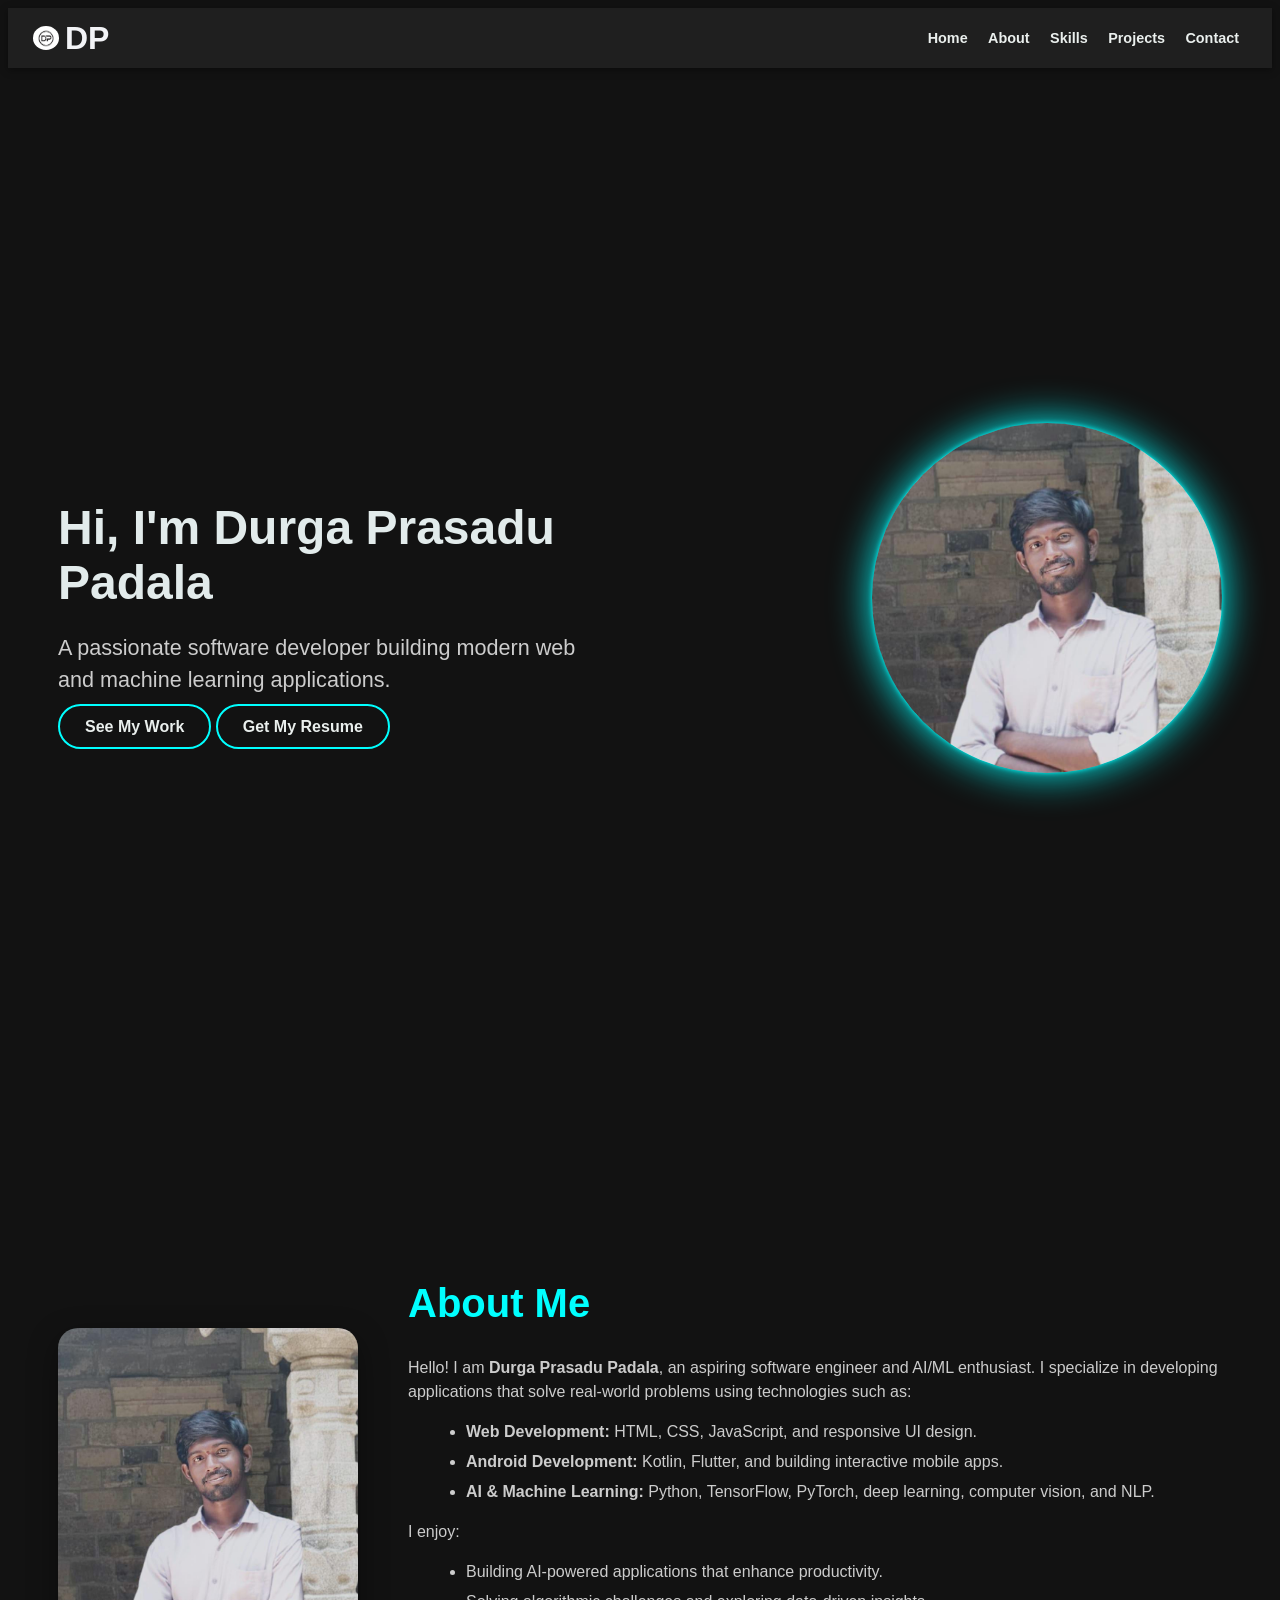
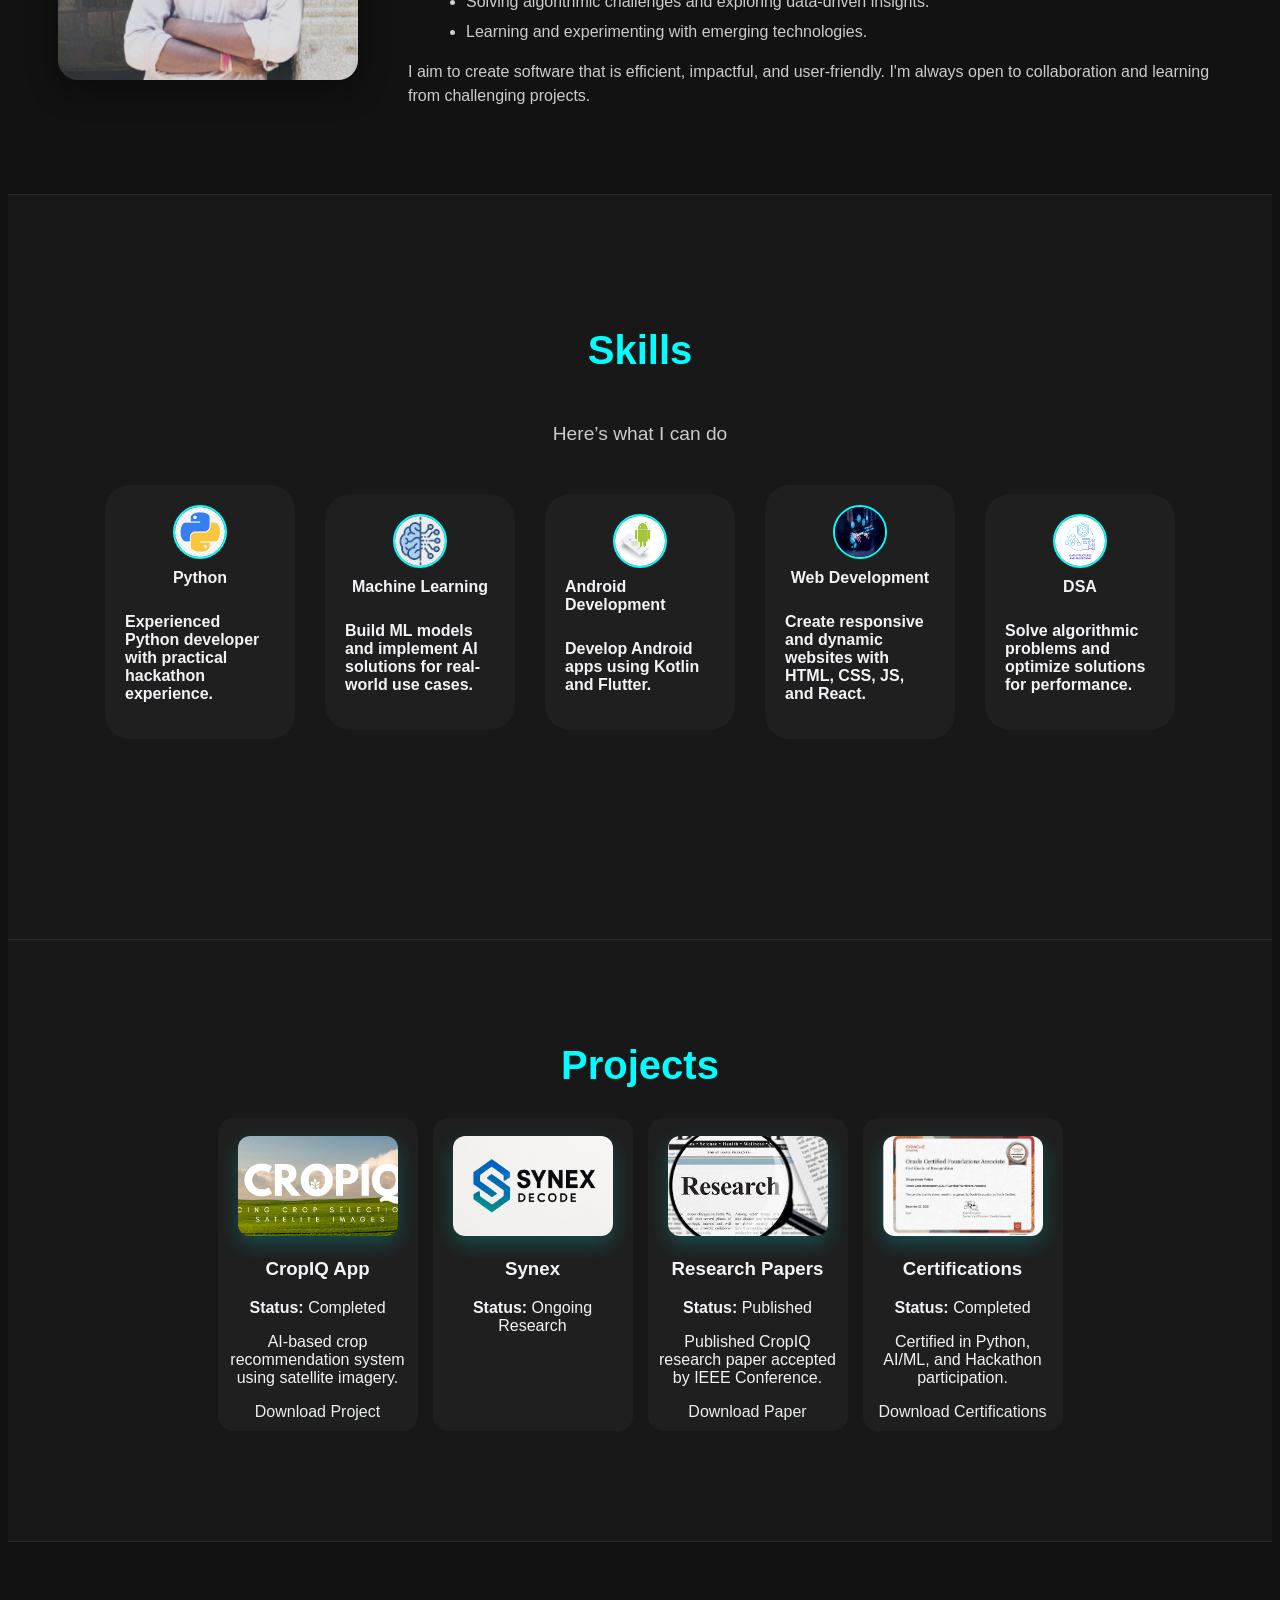
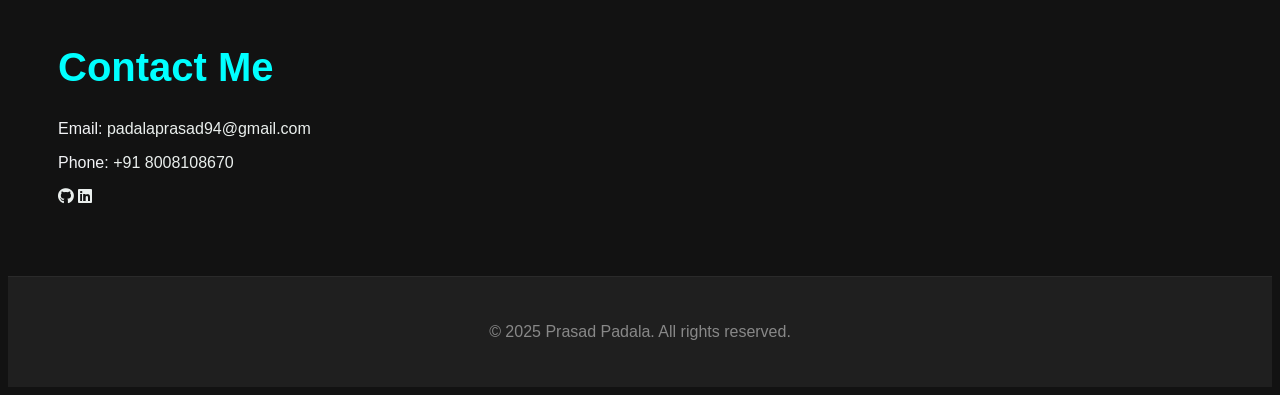
==== index.html @ ea20582a "Update index.html" ====
<!DOCTYPE html>
<html lang="en">
<head>
  <meta charset="UTF-8" />
  <meta name="viewport" content="width=device-width, initial-scale=1.0" />
  <meta name="description" content="Portfolio of Durga Prasadu Padala — AI/ML Developer, Android & Web Developer." />
  <meta name="author" content="Durga Prasadu Padala" />
  <title>Prasad Padala | Portfolio</title>

  <!-- CSS -->
  <link rel="stylesheet" href="style.css" />

  <!-- Font Awesome -->
  <link rel="stylesheet" href="https://cdnjs.cloudflare.com/ajax/libs/font-awesome/6.4.0/css/all.min.css" />

  <!-- Favicon -->
  <link rel="icon" href="favicon.jpg" type="image/jpg" />
</head>
<body id="top">
  <!-- Navbar -->
  <header class="top-navbar">
    <div class="logo">
      <img src="logo.jpg" alt="DP Logo" />
      <h1>DP</h1>
    </div>
    <nav class="nav-links">
      <a href="#home" class="active">Home</a>
      <a href="#about">About</a>
      <a href="#skills">Skills</a>
      <a href="#projects">Projects</a>
      <a href="#contact">Contact</a>
    </nav>
  </header>

  <!-- Hero Section -->
  <section id="home" class="hero">
    <div class="hero-left">
      <h1>Hi, I'm Durga Prasadu Padala</h1>
      <p>A passionate software developer building modern web and machine learning applications.</p>
      <a href="#projects" class="btn">See My Work</a>
      <a href="P.Prasadu.pdf" class="btn" download>Get My Resume</a>
    </div>
    <div class="hero-right">
      <img src="image.jpeg" alt="Durga Prasadu Padala" />
    </div>
  </section>

  <!-- About Section -->
  <section id="about" class="section">
    <div class="about-container">
      <div class="about-image">
        <img src="image.jpeg" alt="Durga Prasadu Padala" />
      </div>
      <div class="about-text">
        <h2>About Me</h2>
        <p>Hello! I am <strong>Durga Prasadu Padala</strong>, an aspiring software engineer and AI/ML enthusiast. I specialize in developing applications that solve real-world problems using technologies such as:</p>
        <ul>
          <li><strong>Web Development:</strong> HTML, CSS, JavaScript, and responsive UI design.</li>
          <li><strong>Android Development:</strong> Kotlin, Flutter, and building interactive mobile apps.</li>
          <li><strong>AI & Machine Learning:</strong> Python, TensorFlow, PyTorch, deep learning, computer vision, and NLP.</li>
        </ul>
        <p>I enjoy:</p>
        <ul>
          <li>Building AI-powered applications that enhance productivity.</li>
          <li>Solving algorithmic challenges and exploring data-driven insights.</li>
          <li>Learning and experimenting with emerging technologies.</li>
        </ul>
        <p>I aim to create software that is efficient, impactful, and user-friendly. I'm always open to collaboration and learning from challenging projects.</p>
      </div>
    </div>
  </section>

  <!-- Skills Section -->
  <section id="skills" class="section">
    <h2>Skills</h2>
    <p class="skills-tagline">Here’s what I can do</p>
    <div class="skills-line">
      <div class="skill">
        <img src="python.png" alt="Python Logo" class="skill-logo" />
        <span>Python</span>
        <p class="skill-description">Experienced Python developer with practical hackathon experience.</p>
      </div>
      <div class="skill">
        <img src="ml.jpeg" alt="Machine Learning" class="skill-logo" />
        <span>Machine Learning</span>
        <p class="skill-description">Build ML models and implement AI solutions for real-world use cases.</p>
      </div>
      <div class="skill">
        <img src="android.jpeg" alt="Android Development" class="skill-logo" />
        <span>Android Development</span>
        <p class="skill-description">Develop Android apps using Kotlin and Flutter.</p>
      </div>
      <div class="skill">
        <img src="web.jpeg" alt="Web Development" class="skill-logo" />
        <span>Web Development</span>
        <p class="skill-description">Create responsive and dynamic websites with HTML, CSS, JS, and React.</p>
      </div>
      <div class="skill">
        <img src="dsa.jpg" alt="DSA" class="skill-logo" />
        <span>DSA</span>
        <p class="skill-description">Solve algorithmic problems and optimize solutions for performance.</p>
      </div>
    </div>
  </section>

  <!-- Projects Section -->
  <section id="projects" class="section">
    <h2>Projects</h2>
    <div class="projects-container">
      <div class="project-card">
        <img src="cropiq.png" alt="CropIQ" />
        <h3>CropIQ App</h3>
        <p><strong>Status:</strong> Completed</p>
        <p>AI-based crop recommendation system using satellite imagery.</p>
        <a href="CropIQ.pdf" download class="download-btn">Download Project</a>
      </div>

      <div class="project-card">
        <img src="synex.jpg" alt="Synex" />
        <h3>Synex</h3>
        <p><strong>Status:</strong> Ongoing Research</p>
      </div>

      <div class="project-card">
        <img src="rese.jpeg" alt="Research Paper" />
        <h3>Research Papers</h3>
        <p><strong>Status:</strong> Published</p>
        <p>Published CropIQ research paper accepted by IEEE Conference.</p>
        <a href="Cropiq Research Paper.pdf" download class="download-btn">Download Paper</a>
      </div>

      <div class="project-card">
        <img src="cert.jpg" alt="Certifications" />
        <h3>Certifications</h3>
        <p><strong>Status:</strong> Completed</p>
        <p>Certified in Python, AI/ML, and Hackathon participation.</p>
        <a href="certificates.pdf" download class="download-btn">Download Certifications</a>
      </div>
    </div>
  </section>

  <!-- Contact Section -->
  <section id="contact" class="section">
    <h2>Contact Me</h2>
    <p>Email: <a href="mailto:padalaprasad94@gmail.com">padalaprasad94@gmail.com</a></p>
    <p>Phone: <a href="tel:+918008108670">+91 8008108670</a></p>
    <div class="social-links">
      <a href="https://github.com/padaladurgaprasadu" target="_blank"><i class="fab fa-github"></i></a>
      <a href="https://in.linkedin.com/in/prasadpadala" target="_blank"><i class="fab fa-linkedin"></i></a>
    </div>
  </section>

  <!-- Footer -->
  <footer>
    <p>&copy; 2025 Prasad Padala. All rights reserved.</p>
    <a href="#top" class="footer-scroll-top">&#8679;</a>
  </footer>

  <!-- JS -->
  <script src="script.js"></script>
</body>
</html>
---- style.css ----
about, skills, projects these three sections are appearing and merge /* ================= General Dark Theme ================= */
* {
  box-sizing: border-box; /* ensures padding/borders don't cause overflow */
  margin: 0;
  padding: 0;
}  

body {
  font-family: 'Arial', sans-serif;
  background-color: #121212;
  color: #f2f3f6;
  overflow-x: hidden; /* prevents horizontal scrolling */
}

a {
  text-decoration: none;
  color: #eaefed;
  transition: 0.3s;
}

a:hover {
  color: #13c8b3;
}

/* ================= Top Navbar ================= */
.top-navbar {
  display: flex;
  justify-content: space-between;
  align-items: center;
  height: 50px; /* Reduced height */
  padding: 5px 25px; /* Slimmer padding */
  background-color: #1f1f1f;
  position: sticky;
  top: 0;
  z-index: 100;
  box-shadow: 0 2px 8px rgba(0, 0, 0, 0.4);
}

.top-navbar .logo {
  display: flex;
  align-items: center;
  gap: 6px;
}

.top-navbar .logo img {
  width: 26px; /* Smaller logo */
  border-radius: 50%;
}

.top-navbar .nav-links a {
  margin: 0 8px;
  font-weight: 600;
  font-size: 0.9rem;
}

.top-navbar .nav-links a:hover {
  color: #00ffff;
  transition: color 0.3s ease;
}


/* ================= Hero Section ================= */
.hero {
  display: flex;
  justify-content: space-between;
  align-items: center;
  padding: 80px 50px;
  min-height: 100vh;
}

.hero-left {
  flex: 1;
}

/* Hero Text Animations */
.hero-left h1 {
  font-size: 3em;
  color: #e2ebeb;
  max-width: 550px;
  margin-bottom: 20px;
  opacity: 0;
  transform: translateX(-50px);
  animation: slideFadeIn 1s forwards 0.2s;
}

.hero-left p {
  font-size: 1.35em;
  line-height: 1.5;
  max-width: 550px;
  color: #cccccc;
  opacity: 0;
  transform: translateX(-50px);
  animation: slideFadeIn 1s forwards 0.6s;
}

/* Hero Buttons Container */
.hero-buttons {
  display: flex;
  gap: 20px;
  margin-top: 30px;
}

/* Hero Buttons */
.hero-left .btn {
  padding: 12px 25px;
  font-size: 1em;
  border-radius: 25px;
  font-weight: bold;
  border: 2px solid #00ffff;
  position: relative;
  overflow: hidden;
  cursor: pointer;
  transition: all 0.3s ease;
}

.work-btn {
  background-color: #00ffff;
  color: #121212;
}

.resume-btn {
  background-color: #5c7c7c;
  color: #121212;
}

.hero-left .btn:hover {
  background-color: #5c7c7c;
  color: #121212;
  box-shadow: none;
  border-color: #00ffff;
}

/* Slide + Fade Animation */
@keyframes slideFadeIn {
  to {
    opacity: 1;
    transform: translateX(0);
  }
}

/* Hero Image with Glow */
.hero-right {
  position: relative;
  width: 350px;
  height: 350px;
}

.hero-right img {
  width: 100%;
  height: 100%;
  border-radius: 50%;
  object-fit: cover;
  box-shadow: 0 0 40px #00ffff, 0 0 60px #00ffff inset;
  position: relative;
  z-index: 2;
  transition: transform 0.3s ease, box-shadow 0.3s ease;
}

.hero-right img:hover {
  transform: scale(1.05);
  box-shadow: 0 0 60px #00ffff, 0 0 80px #00ffff inset;
}

.hero-right::before {
  content: "";
  position: absolute;
  top: 50%;
  left: 50%;
  width: calc(100% - 4px);
  height: calc(100% - 4px);
  border-radius: 50%;
  border: 2px solid #00ffff;
  box-shadow: 0 0 5px #00ffff;
  transform: translate(-50%, -50%);
  animation: rotateLaser 3s linear infinite;
  z-index: 1;
  pointer-events: none;
}

@keyframes rotateLaser {
  0% { transform: translate(-50%, -50%) rotate(0deg); }
  100% { transform: translate(-50%, -50%) rotate(360deg); }
}

/* ================= About Section ================= */
.about-container {
  display: flex;
  align-items: flex-start;
  gap: 50px;
  flex-wrap: wrap;
  margin-top: 50px;
}

.about-image {
  flex: 1 1 200px;
  max-width: 300px;
}

.about-image img {
  width: 100%;
  border-radius: 20px;
  object-fit: cover;
  box-shadow: 0 10px 30px rgba(0,0,0,0.4);
  transition: transform 0.3s ease, box-shadow 0.3s ease;
  transform: translateY(80px); /* ⬇️ Moves the image slightly down */
}

.about-image img:hover {
  transform: translateY(15px) scale(1.05) rotate(2deg);
  box-shadow: 0 0 50px #00ffff, 0 0 80px #00ffff inset;
}

.about-text {
  flex: 2 1 400px;
}

.about-text h2 {
  font-size: 2em;
  color: #00ffff;
  margin-bottom: 15px;
}

.about-text p, .about-text ul {
  font-size: 1em;
  color: #cccccc;
  line-height: 1.5;
}

.about-text ul {
  margin-left: 18px;
  margin-bottom: 12px;
}

.about-text li {
  margin-bottom: 6px;
}

/* ================= Skills Section ================= */
#skills {
  padding: 100px 50px 200px; /* increased overall section height with extra bottom padding */
  background-color: #181818;
  position: relative;
  z-index: 2;
  display: flex;
  flex-direction: column;
  align-items: center; /* center all content horizontally */
}

/* Skills Headers */
.skills-header {
  text-align: center;
  margin-bottom: 40px;
}

.skills-header h2 {
  font-size: 2.5em;
  color: #00ffff;
  margin-bottom: 10px;
}

.skills-tagline {
  font-size: 1.2em;
  color: #cccccc;
  font-weight: 400;
  text-align: center;
  margin-bottom: 40px; /* space below tagline before skills line */
}

/* Skills Line */
.skills-line {
  display: flex;
  justify-content: center;
  align-items: center;
  gap: 30px;
  perspective: 1000px;
  flex-wrap: wrap;
}

/* Individual Skill */
.skill {
  display: flex;
  flex-direction: column;
  align-items: center;
  gap: 10px;
  padding: 20px;
  width: 150px; /* width reduced */
  background-color: #1f1f1f;
  border-radius: 25px;
  font-weight: bold;
  cursor: pointer;
  transition: transform 0.5s cubic-bezier(0.68, -0.55, 0.27, 1.55),
              box-shadow 0.5s ease;
  transform-style: preserve-3d;
}

/* Skill Logo */
.skill-logo {
  width: 50px;
  height: 50px;
  border-radius: 50%;
  border: 2px solid #00ffff;
  transition: transform 0.5s ease, box-shadow 0.5s ease;
}

/* Hover: Pop-Out Effect */
.skill:hover {
  transform: scale(1.35) translateY(-15px) rotateX(5deg) rotateZ(2deg);
  box-shadow: 0 25px 50px rgba(0, 255, 255, 0.6);
  z-index: 10;
}

.skill:hover .skill-logo {
  transform: scale(1.25) rotateZ(-5deg);
  box-shadow: 0 15px 30px rgba(0, 255, 255, 0.5);
}

/* ================= Projects Section ================= */
#projects {
  padding: 70px 50px 100px; /* reduced overall section height */
  background-color: #181818;
  text-align: center; /* center the heading and tagline */
}

/* Projects Header */
.projects-header {
  text-align: center;
  margin-bottom: 30px; /* reduced space below heading */
}

.projects-header h2 {
  font-size: 2.2em; /* slightly smaller heading */
  color: #00ffff;
  margin-bottom: 8px;
}

.projects-header p {
  font-size: 1.1em; /* slightly smaller tagline */
  color: #cccccc;
  margin-bottom: 20px;
}

/* Projects Container */
.projects-container {
  display: flex;
  gap: 15px;
  justify-content: center;
  overflow-x: auto;
  padding-bottom: 10px;
  scroll-behavior: smooth;
}

/* Individual Project Card */
.project-card {
  background-color: #1f1f1f;
  padding: 10px; /* reduced padding */
  border-radius: 15px;
  flex: 0 0 180px; /* reduced width */
  max-width: 180px;
  transition: transform 0.4s ease, box-shadow 0.4s ease;
  text-align: center;
  cursor: pointer;
}

/* ================= Project Card Pop-Out ================= */
.project-card {
    transition: transform 0.3s ease, box-shadow 0.3s ease;
    cursor: pointer;
    position: relative;
    z-index: 1;
}

.project-card.expanded {
    transform: scale(1.05);
    box-shadow: 0 15px 40px rgba(0, 0, 0, 0.4);
    z-index: 10;
}

/* Optional: Add extra space for expanded details */
.project-card.expanded p,
.project-card.expanded h3 {
    font-weight: 600;
}


/* Hover Effect */
.project-card:hover {
  transform: scale(1.1) translateY(-8px); /* smaller hover movement */
  box-shadow: 0 15px 30px rgba(0, 255, 255, 0.5);
}

/* Project Images - Equal Size */
.project-card img {
  width: 160px; /* reduced width */
  height: 100px; /* reduced height */
  object-fit: cover; /* ensures image fills container without distortion */
  border-radius: 12px; /* slightly smaller radius */
  margin-top: 8px; /* reduced margin */
  box-shadow: 0 8px 20px rgba(0, 255, 255, 0.2);
  transition: transform 0.4s ease, box-shadow 0.4s ease;
}

.project-card img:hover {
  transform: scale(1.05);
  box-shadow: 0 12px 25px rgba(0, 255, 255, 0.4);
}

/* Scrollbar for projects */
.projects-container::-webkit-scrollbar {
  height: 5px;
}

.projects-container::-webkit-scrollbar-thumb {
  background-color: #00ffff;
  border-radius: 3px;
}


/* ================= Contact Section ================= */
.contact {
  display: flex;
  flex-direction: column;
  justify-content: center;
  align-items: center;
  min-height: 80vh;
  background-color: #0a0a0a;
  color: #e2ebeb;
  padding: 50px 20px;
  text-align: center;
}

.contact h2 {
  font-size: 2.5em;
  margin-bottom: 20px;
  color: #00ffff;
}

.contact p {
  font-size: 1.2em;
  margin-bottom: 15px;
  line-height: 1.5;
  max-width: 600px;
}

.contact a {
  color: #00ffff;
  text-decoration: none;
  font-weight: bold;
  transition: color 0.3s ease;
}

.contact a:hover {
  color: #5c7c7c;
}

/* ================= Footer ================= */
footer {
  text-align: center;
  padding: 30px;
  background-color: #1f1f1f;
  color: #888;
}

/* Scroll-to-top Button - Simple Hover Effect */
.footer-scroll-top {
  display: inline-flex;
  justify-content: center;
  align-items: center;
  margin-top: 15px;
  width: 40px;
  height: 40px;
  background-color: #00ffff;
  border-radius: 50%;
  color: #121212;
  font-size: 1.5em;
  text-decoration: none;
  transition: background-color 0.3s ease, transform 0.3s ease;
}

.footer-scroll-top:hover {
  background-color: #5c7c7c;
  transform: translateY(-2px); /* subtle lift */
}

/* ================= Section Styling ================= */
.section {
  padding: 70px 50px;
  border-bottom: 1px solid #2a2a2a;
}

.section h2 {
  font-size: 2.5em;
  margin-bottom: 30px;
  color: #00ffff;
}

/* ================= Responsive Adjustments ================= */
@media (max-width: 1024px) {
  .hero {
    flex-direction: column-reverse;
    align-items: center;
    padding: 50px 20px;
  }

  .hero-right {
    width: 300px;
    height: 300px;
    margin-bottom: 30px;
  }

  .about-container {
    flex-direction: column;
    align-items: center;
  }

  .skills-line {
    flex-wrap: wrap;
    gap: 20px;
  }
}

@media (max-width: 768px) {
  .hero-left h1 {
    font-size: 2.2em;
  }

  .hero-left p {
    font-size: 1.1em;
  }

  .projects-container {
    flex-wrap: nowrap;
    overflow-x: auto;
  }
}
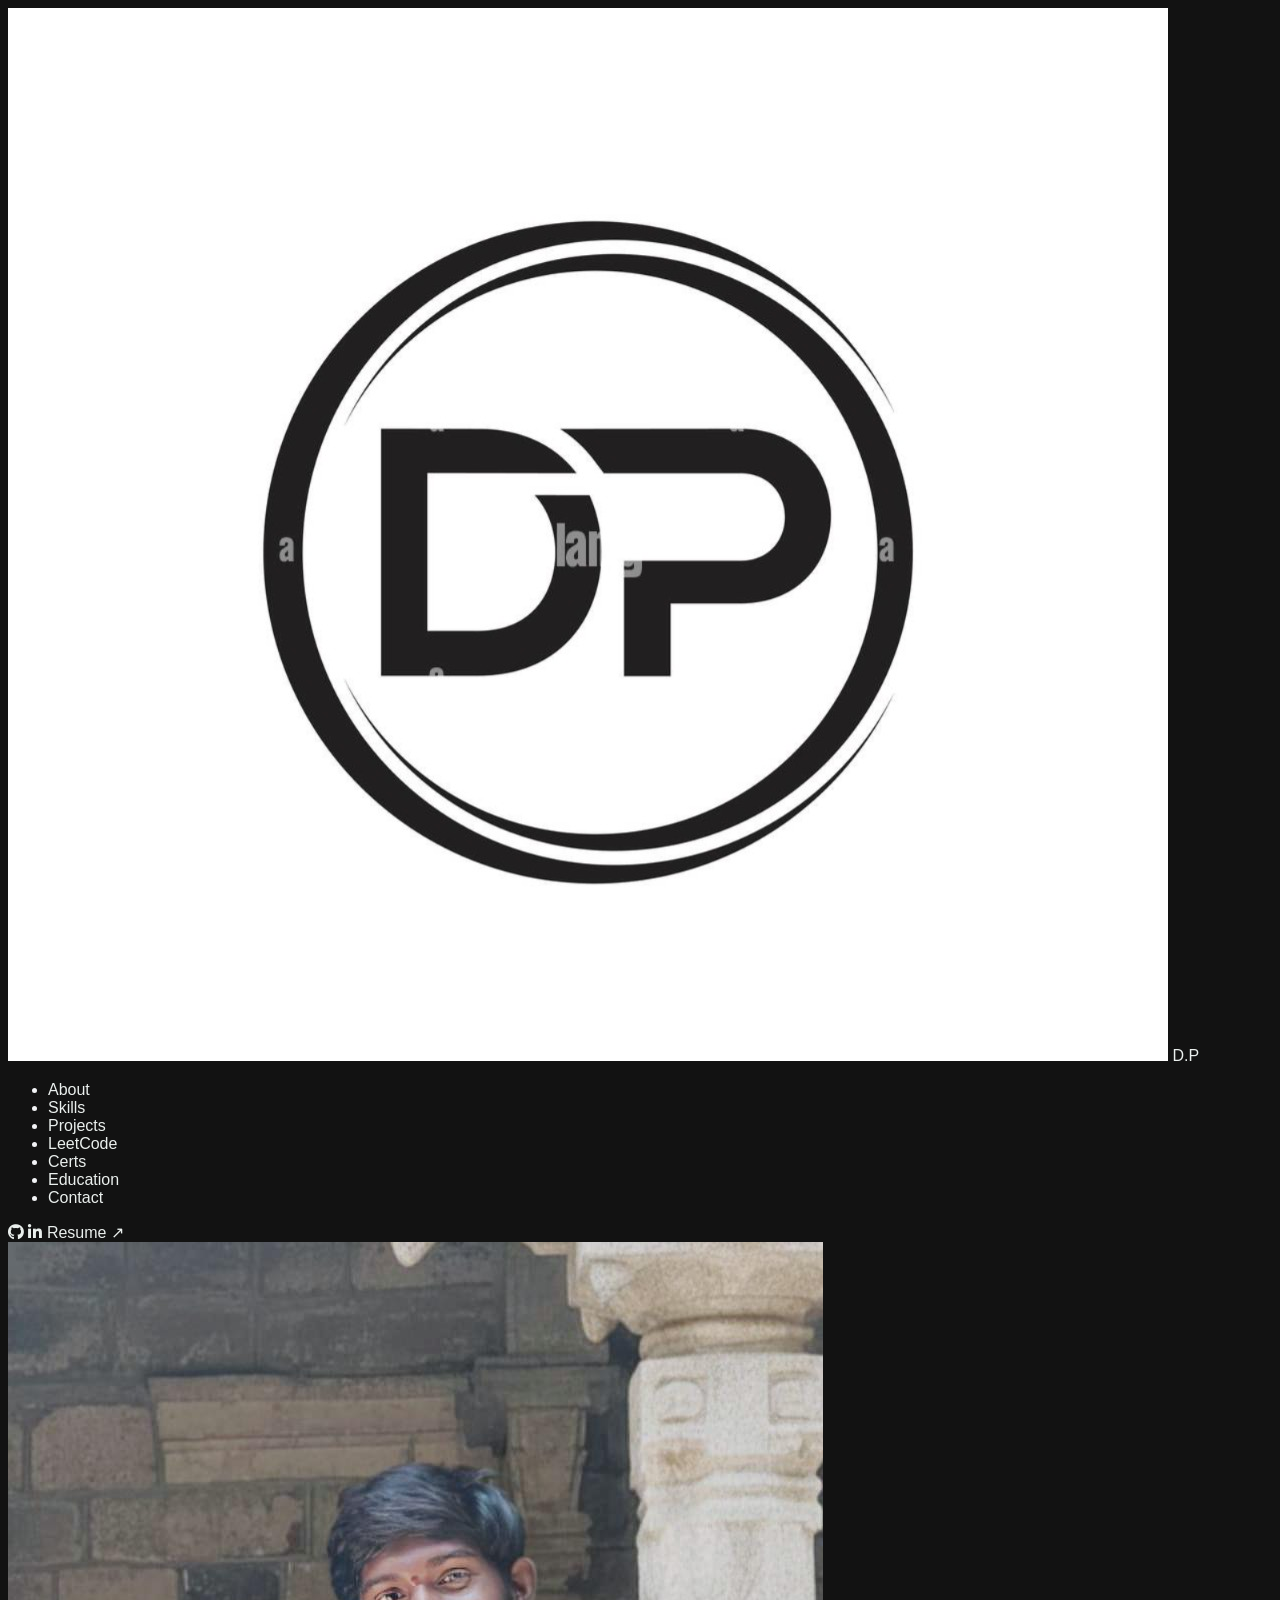
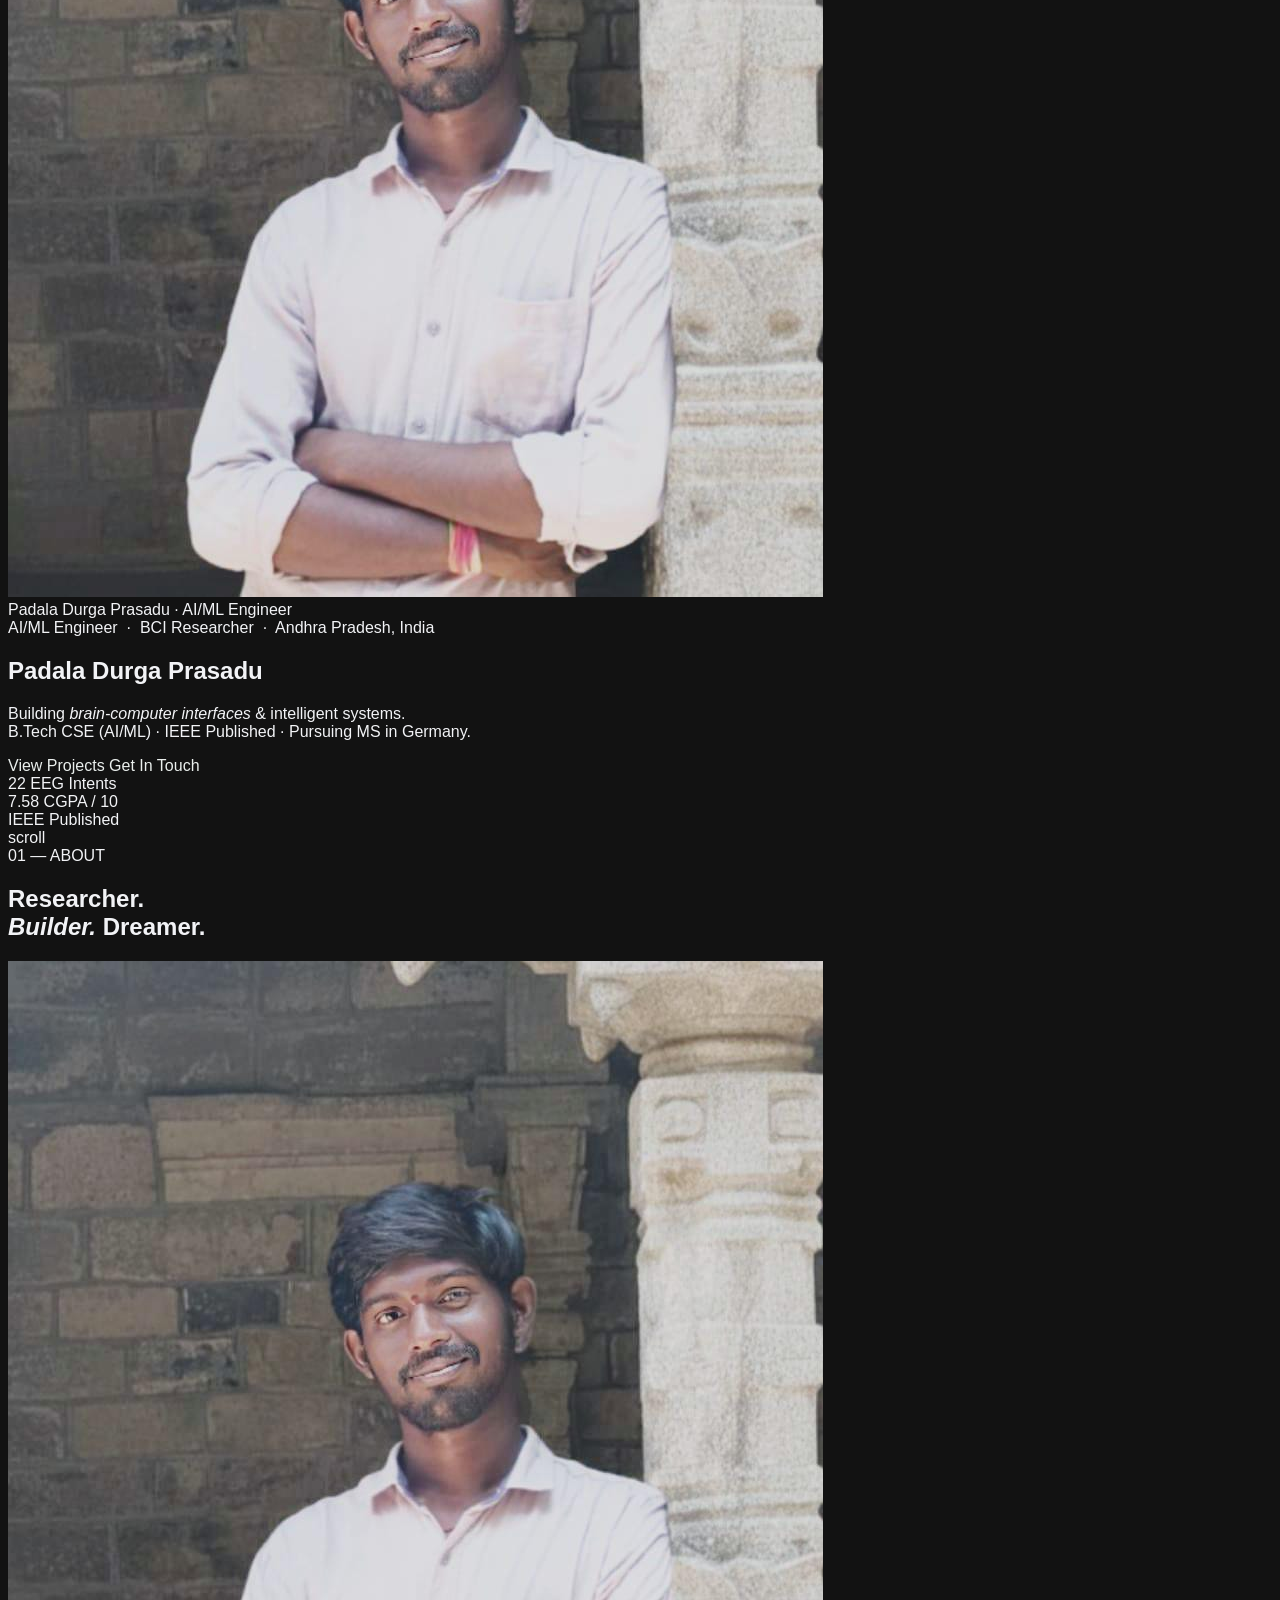
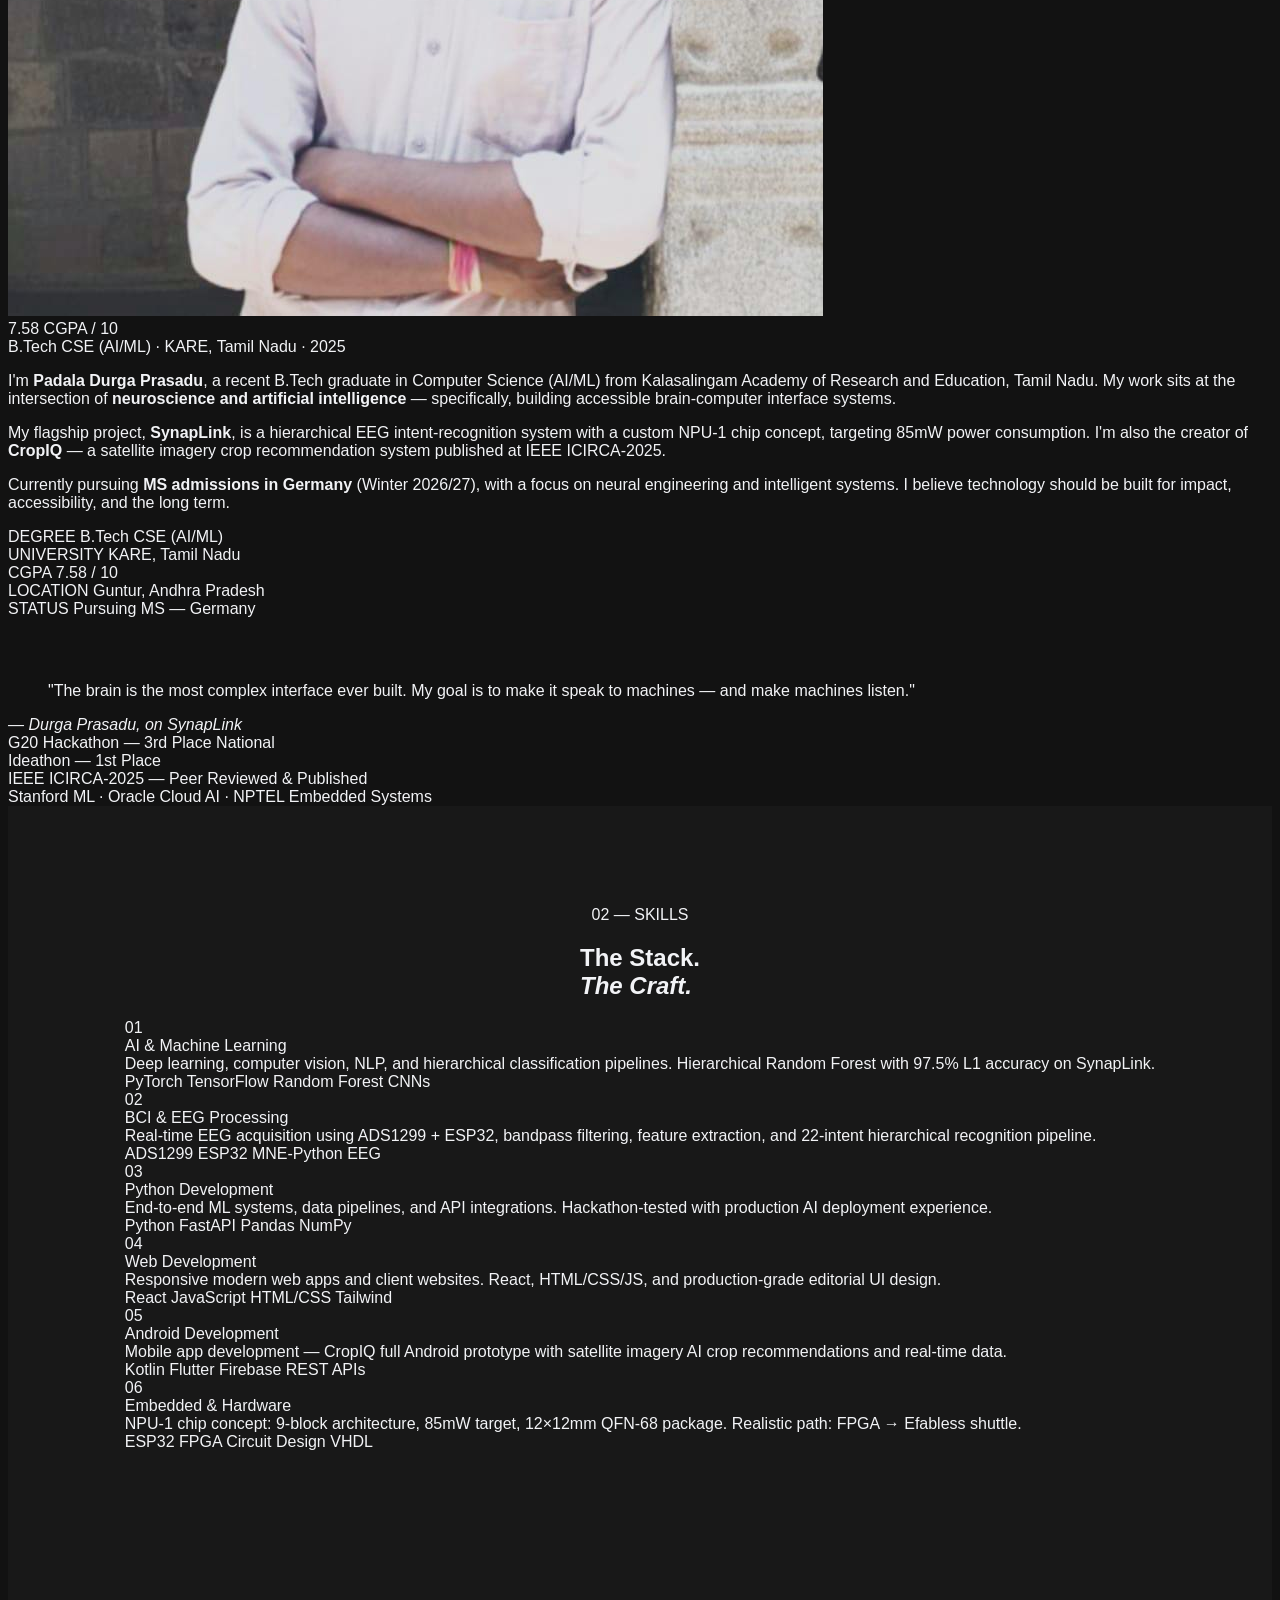
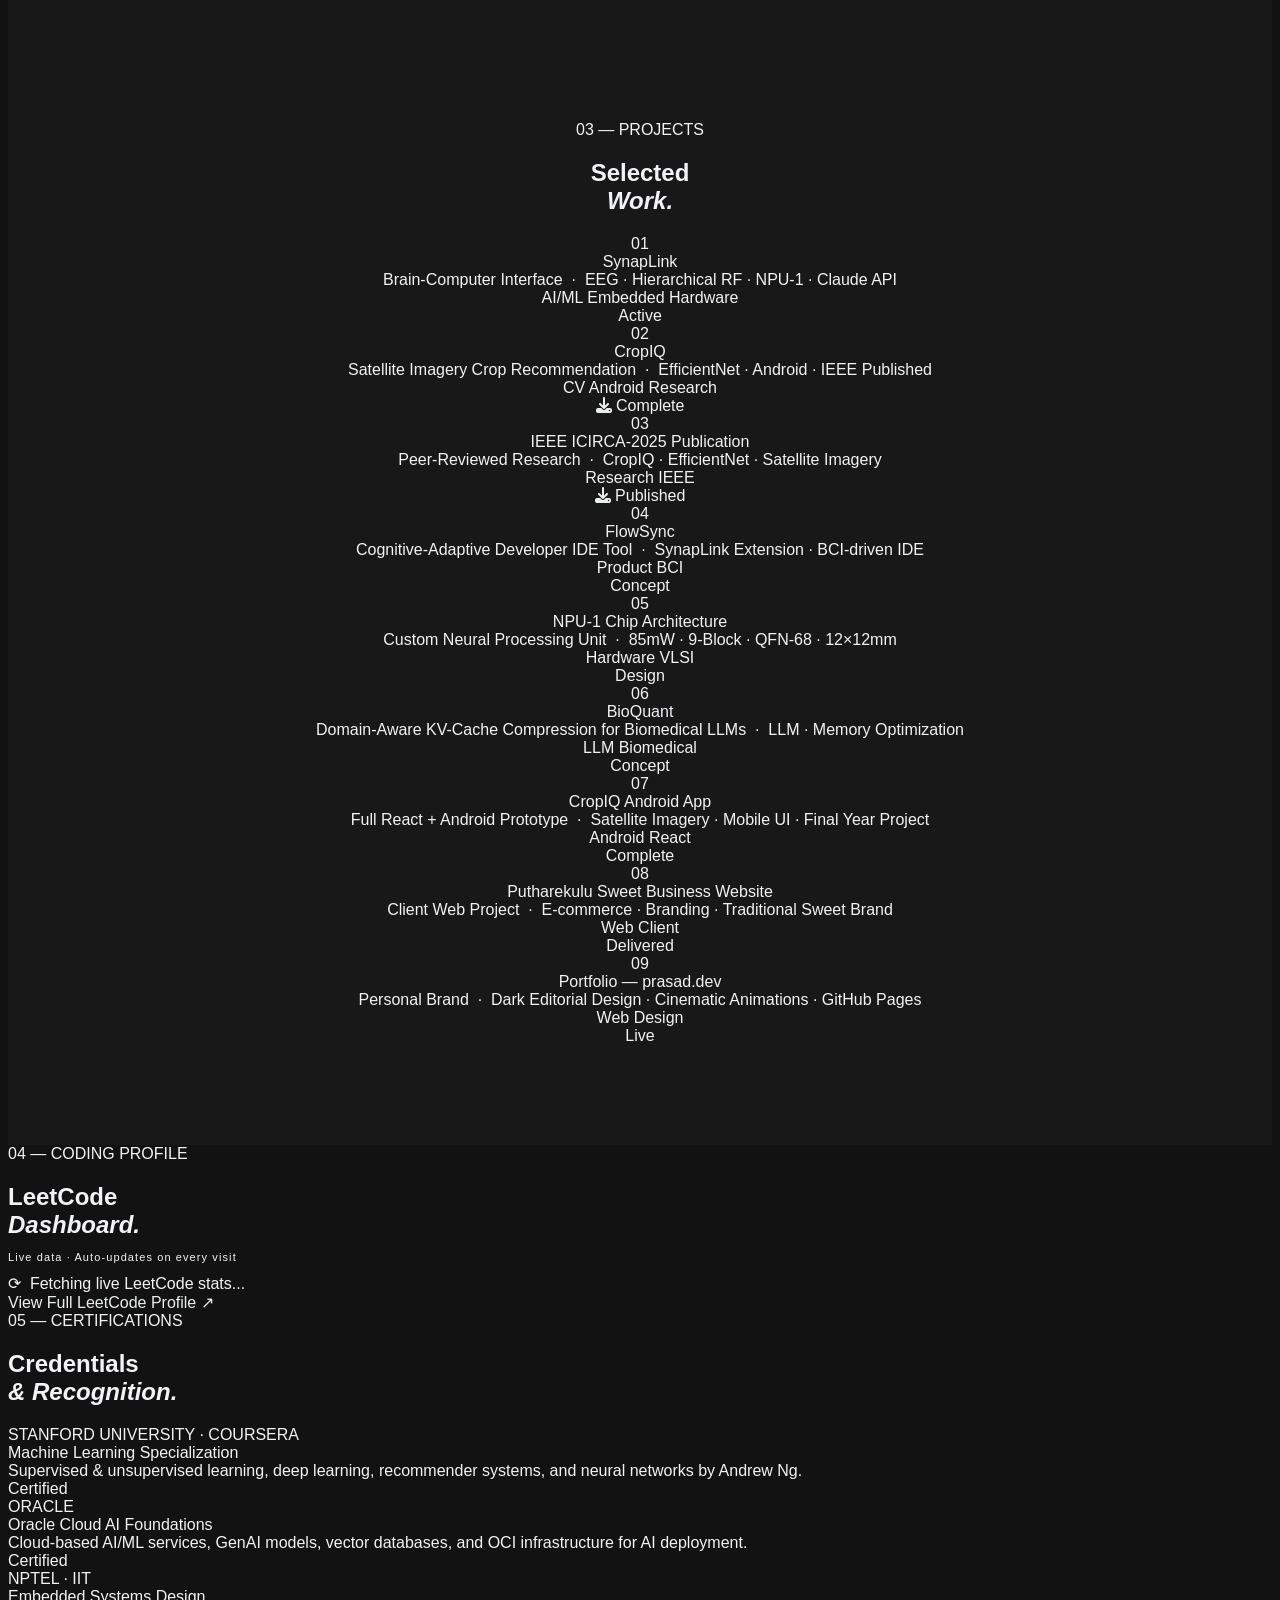
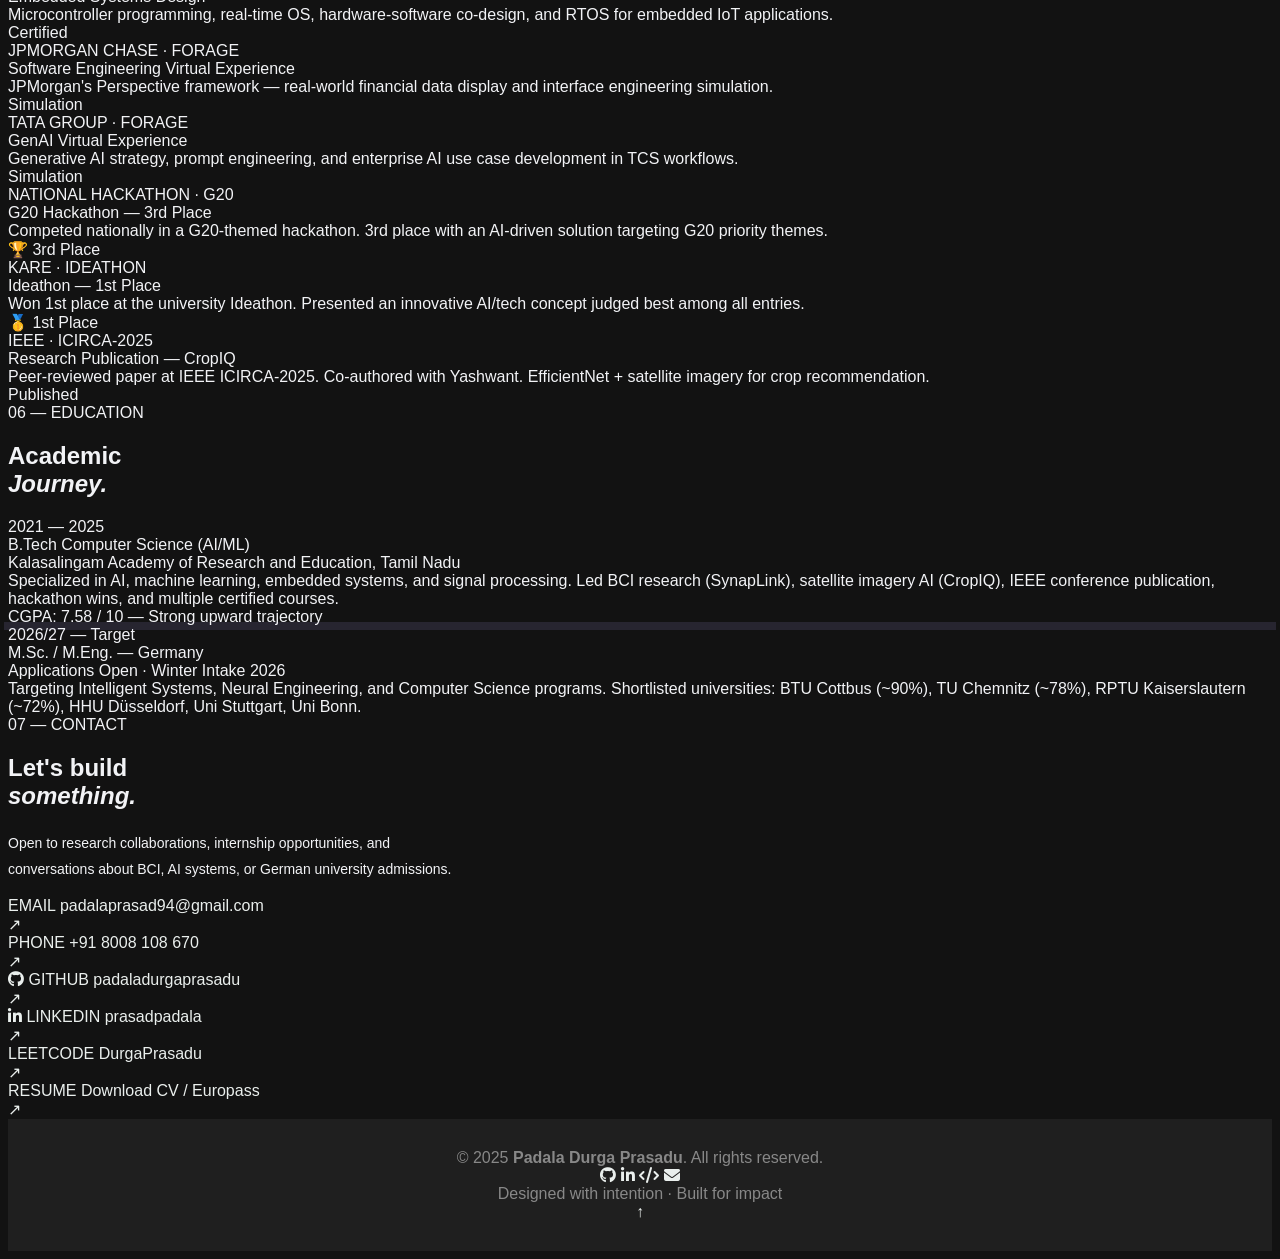
==== commit ff0ea98c: "Update index.html" ====
--- a/index.html
+++ b/index.html
@@ -1,162 +1,679 @@
 <!DOCTYPE html>
 <html lang="en">
 <head>
-  <meta charset="UTF-8" />
-  <meta name="viewport" content="width=device-width, initial-scale=1.0" />
-  <meta name="description" content="Portfolio of Durga Prasadu Padala — AI/ML Developer, Android & Web Developer." />
-  <meta name="author" content="Durga Prasadu Padala" />
-  <title>Prasad Padala | Portfolio</title>
-
-  <!-- CSS -->
-  <link rel="stylesheet" href="style.css" />
+  <meta charset="UTF-8">
+  <meta name="viewport" content="width=device-width, initial-scale=1.0">
+  <meta name="description" content="Padala Durga Prasadu — AI/ML Engineer, BCI Researcher, B.Tech CSE (AI/ML) graduate pursuing MS in Germany.">
+  <meta name="author" content="Padala Durga Prasadu">
+  <meta property="og:title" content="Padala Durga Prasadu — AI/ML Engineer &amp; BCI Researcher">
+  <meta property="og:description" content="Building brain-computer interfaces &amp; intelligent systems. IEEE Published. Pursuing MS in Germany.">
+  <meta property="og:image" content="image.jpeg">
+  <title>Padala Durga Prasadu — AI/ML Engineer &amp; BCI Researcher</title>
+
+  <!-- Favicon -->
+  <link rel="icon" href="favicon.jpg" type="image/jpg">
+
+  <!-- Fonts -->
+  <link rel="preconnect" href="https://fonts.googleapis.com">
+  <link rel="preconnect" href="https://fonts.gstatic.com" crossorigin>
+  <link href="https://fonts.googleapis.com/css2?family=Cormorant+Garamond:ital,wght@0,300;0,400;0,600;1,300;1,400&family=DM+Mono:wght@300;400;500&family=Syne:wght@400;500;600;700;800&display=swap" rel="stylesheet">
 
   <!-- Font Awesome -->
-  <link rel="stylesheet" href="https://cdnjs.cloudflare.com/ajax/libs/font-awesome/6.4.0/css/all.min.css" />
-
-  <!-- Favicon -->
-  <link rel="icon" href="favicon.jpg" type="image/jpg" />
+  <link rel="stylesheet" href="https://cdnjs.cloudflare.com/ajax/libs/font-awesome/6.5.0/css/all.min.css">
+
+  <!-- Stylesheet -->
+  <link rel="stylesheet" href="style.css">
 </head>
-<body id="top">
-  <!-- Navbar -->
-  <header class="top-navbar">
-    <div class="logo">
-      <img src="logo.jpg" alt="DP Logo" />
-      <h1>DP</h1>
-    </div>
-    <nav class="nav-links">
-      <a href="#home" class="active">Home</a>
-      <a href="#about">About</a>
-      <a href="#skills">Skills</a>
-      <a href="#projects">Projects</a>
-      <a href="#contact">Contact</a>
-    </nav>
-  </header>
-
-  <!-- Hero Section -->
-  <section id="home" class="hero">
-    <div class="hero-left">
-      <h1>Hi, I'm Durga Prasadu Padala</h1>
-      <p>A passionate software developer building modern web and machine learning applications.</p>
-      <a href="#projects" class="btn">See My Work</a>
-      <a href="P.Prasadu.pdf" class="btn" download>Get My Resume</a>
-    </div>
-    <div class="hero-right">
-      <img src="image.jpeg" alt="Durga Prasadu Padala" />
-    </div>
-  </section>
-
-  <!-- About Section -->
-  <section id="about" class="section">
-    <div class="about-container">
-      <div class="about-image">
-        <img src="image.jpeg" alt="Durga Prasadu Padala" />
-      </div>
-      <div class="about-text">
-        <h2>About Me</h2>
-        <p>Hello! I am <strong>Durga Prasadu Padala</strong>, an aspiring software engineer and AI/ML enthusiast. I specialize in developing applications that solve real-world problems using technologies such as:</p>
-        <ul>
-          <li><strong>Web Development:</strong> HTML, CSS, JavaScript, and responsive UI design.</li>
-          <li><strong>Android Development:</strong> Kotlin, Flutter, and building interactive mobile apps.</li>
-          <li><strong>AI & Machine Learning:</strong> Python, TensorFlow, PyTorch, deep learning, computer vision, and NLP.</li>
-        </ul>
-        <p>I enjoy:</p>
-        <ul>
-          <li>Building AI-powered applications that enhance productivity.</li>
-          <li>Solving algorithmic challenges and exploring data-driven insights.</li>
-          <li>Learning and experimenting with emerging technologies.</li>
-        </ul>
-        <p>I aim to create software that is efficient, impactful, and user-friendly. I'm always open to collaboration and learning from challenging projects.</p>
-      </div>
-    </div>
-  </section>
-
-  <!-- Skills Section -->
-  <section id="skills" class="section">
-    <h2>Skills</h2>
-    <p class="skills-tagline">Here’s what I can do</p>
-    <div class="skills-line">
-      <div class="skill">
-        <img src="python.png" alt="Python Logo" class="skill-logo" />
-        <span>Python</span>
-        <p class="skill-description">Experienced Python developer with practical hackathon experience.</p>
-      </div>
-      <div class="skill">
-        <img src="ml.jpeg" alt="Machine Learning" class="skill-logo" />
-        <span>Machine Learning</span>
-        <p class="skill-description">Build ML models and implement AI solutions for real-world use cases.</p>
-      </div>
-      <div class="skill">
-        <img src="android.jpeg" alt="Android Development" class="skill-logo" />
-        <span>Android Development</span>
-        <p class="skill-description">Develop Android apps using Kotlin and Flutter.</p>
-      </div>
-      <div class="skill">
-        <img src="web.jpeg" alt="Web Development" class="skill-logo" />
-        <span>Web Development</span>
-        <p class="skill-description">Create responsive and dynamic websites with HTML, CSS, JS, and React.</p>
-      </div>
-      <div class="skill">
-        <img src="dsa.jpg" alt="DSA" class="skill-logo" />
-        <span>DSA</span>
-        <p class="skill-description">Solve algorithmic problems and optimize solutions for performance.</p>
-      </div>
-    </div>
-  </section>
-
-  <!-- Projects Section -->
-  <section id="projects" class="section">
-    <h2>Projects</h2>
-    <div class="projects-container">
-      <div class="project-card">
-        <img src="cropiq.png" alt="CropIQ" />
-        <h3>CropIQ App</h3>
-        <p><strong>Status:</strong> Completed</p>
-        <p>AI-based crop recommendation system using satellite imagery.</p>
-        <a href="CropIQ.pdf" download class="download-btn">Download Project</a>
-      </div>
-
-      <div class="project-card">
-        <img src="synex.jpg" alt="Synex" />
-        <h3>Synex</h3>
-        <p><strong>Status:</strong> Ongoing Research</p>
-      </div>
-
-      <div class="project-card">
-        <img src="rese.jpeg" alt="Research Paper" />
-        <h3>Research Papers</h3>
-        <p><strong>Status:</strong> Published</p>
-        <p>Published CropIQ research paper accepted by IEEE Conference.</p>
-        <a href="Cropiq Research Paper.pdf" download class="download-btn">Download Paper</a>
-      </div>
-
-      <div class="project-card">
-        <img src="cert.jpg" alt="Certifications" />
-        <h3>Certifications</h3>
-        <p><strong>Status:</strong> Completed</p>
-        <p>Certified in Python, AI/ML, and Hackathon participation.</p>
-        <a href="certificates.pdf" download class="download-btn">Download Certifications</a>
-      </div>
-    </div>
-  </section>
-
-  <!-- Contact Section -->
-  <section id="contact" class="section">
-    <h2>Contact Me</h2>
-    <p>Email: <a href="mailto:padalaprasad94@gmail.com">padalaprasad94@gmail.com</a></p>
-    <p>Phone: <a href="tel:+918008108670">+91 8008108670</a></p>
-    <div class="social-links">
-      <a href="https://github.com/padaladurgaprasadu" target="_blank"><i class="fab fa-github"></i></a>
-      <a href="https://in.linkedin.com/in/prasadpadala" target="_blank"><i class="fab fa-linkedin"></i></a>
-    </div>
-  </section>
-
-  <!-- Footer -->
+<body>
+
+  <!-- CURSOR -->
+  <div id="cur"></div>
+  <div id="cur-r"></div>
+
+  <!-- ============================================================
+       NAVIGATION
+       ============================================================ -->
+  <nav id="nav">
+    <a href="#hero" class="nav-logo">
+      <img src="logo.jpg" alt="DP Logo" class="nav-logo-img">
+      <span>D<span class="accent-dot">.</span>P</span>
+    </a>
+
+    <ul class="nav-links">
+      <li><a href="#about">About</a></li>
+      <li><a href="#skills">Skills</a></li>
+      <li><a href="#projects">Projects</a></li>
+      <li><a href="#leetcode">LeetCode</a></li>
+      <li><a href="#certifications">Certs</a></li>
+      <li><a href="#education">Education</a></li>
+      <li><a href="#contact">Contact</a></li>
+    </ul>
+
+    <!-- Social icons in nav -->
+    <div class="nav-right">
+      <a href="https://github.com/padaladurgaprasadu" target="_blank" rel="noopener" class="nav-social" aria-label="GitHub">
+        <i class="fab fa-github"></i>
+      </a>
+      <a href="https://in.linkedin.com/in/prasadpadala" target="_blank" rel="noopener" class="nav-social" aria-label="LinkedIn">
+        <i class="fab fa-linkedin-in"></i>
+      </a>
+      <a href="P.Prasadu.pdf" class="nav-cv" target="_blank" rel="noopener">Resume ↗</a>
+    </div>
+  </nav>
+
+  <!-- ============================================================
+       HERO
+       ============================================================ -->
+  <section id="hero">
+    <div class="h-bg"></div>
+    <div class="h-grid"></div>
+    <div class="h-ring"></div>
+    <div class="h-ring2"></div>
+
+    <!-- Profile Photo (hero) -->
+    <div class="h-photo-wrap">
+      <div class="h-photo-frame">
+        <img
+          src="image.jpeg"
+          alt="Padala Durga Prasadu"
+          loading="eager"
+        >
+      </div>
+      <span class="h-photo-tag">Padala Durga Prasadu · AI/ML Engineer</span>
+    </div>
+
+    <div class="h-eye">AI/ML Engineer &nbsp;·&nbsp; BCI Researcher &nbsp;·&nbsp; Andhra Pradesh, India</div>
+
+    <h1 class="h-name">
+      <span class="h-nl">Padala</span>
+      <span class="h-nl">Durga Prasadu</span>
+    </h1>
+
+    <p class="h-desc">
+      Building <em>brain-computer interfaces</em> &amp; intelligent systems.<br>
+      B.Tech CSE (AI/ML) &middot; IEEE Published &middot; Pursuing MS in Germany.
+    </p>
+
+    <div class="h-acts">
+      <a href="#projects" class="btn-p">View Projects</a>
+      <a href="#contact"  class="btn-g">Get In Touch</a>
+    </div>
+
+    <div class="h-stats">
+      <div class="s-item">
+        <span class="s-num">22</span>
+        <span class="s-lbl">EEG Intents</span>
+      </div>
+      <div class="s-divider"></div>
+      <div class="s-item">
+        <span class="s-num">7.58</span>
+        <span class="s-lbl">CGPA / 10</span>
+      </div>
+      <div class="s-divider"></div>
+      <div class="s-item">
+        <span class="s-num">IEEE</span>
+        <span class="s-lbl">Published</span>
+      </div>
+    </div>
+
+    <div class="scroll-ind">
+      <div class="scroll-l"></div>
+      <span class="scroll-t">scroll</span>
+    </div>
+  </section>
+
+  <!-- ============================================================
+       ABOUT
+       ============================================================ -->
+  <section id="about" class="sp">
+    <div class="s-tag reveal">01 — ABOUT</div>
+    <h2 class="s-title reveal rd1">
+      Researcher.<br><em>Builder.</em> Dreamer.
+    </h2>
+
+    <div class="about-g">
+
+      <!-- Photo column -->
+      <div class="about-photo reveal rd2">
+        <div class="about-photo-frame">
+          <img
+            src="image.jpeg"
+            alt="Padala Durga Prasadu — About"
+            loading="lazy"
+          >
+          <!-- Floating badge -->
+          <div class="about-photo-badge">
+            <span class="b-num">7.58</span>
+            <span class="b-lbl">CGPA / 10</span>
+          </div>
+        </div>
+        <span class="about-photo-label">B.Tech CSE (AI/ML) · KARE, Tamil Nadu · 2025</span>
+      </div>
+
+      <!-- Text column -->
+      <div class="about-content reveal rd3">
+        <p>
+          I'm <strong>Padala Durga Prasadu</strong>, a recent B.Tech graduate in
+          Computer Science (AI/ML) from Kalasalingam Academy of Research and
+          Education, Tamil Nadu. My work sits at the intersection of
+          <strong>neuroscience and artificial intelligence</strong> — specifically,
+          building accessible brain-computer interface systems.
+        </p>
+        <p>
+          My flagship project, <strong>SynapLink</strong>, is a hierarchical EEG
+          intent-recognition system with a custom NPU-1 chip concept, targeting
+          85mW power consumption. I'm also the creator of <strong>CropIQ</strong>
+          — a satellite imagery crop recommendation system published at
+          IEEE ICIRCA-2025.
+        </p>
+        <p>
+          Currently pursuing <strong>MS admissions in Germany</strong>
+          (Winter 2026/27), with a focus on neural engineering and intelligent
+          systems. I believe technology should be built for impact,
+          accessibility, and the long term.
+        </p>
+
+        <div class="drows">
+          <div class="dr">
+            <span class="dr-lbl">DEGREE</span>
+            <span class="dr-val">B.Tech CSE (AI/ML)</span>
+          </div>
+          <div class="dr">
+            <span class="dr-lbl">UNIVERSITY</span>
+            <span class="dr-val">KARE, Tamil Nadu</span>
+          </div>
+          <div class="dr">
+            <span class="dr-lbl">CGPA</span>
+            <span class="dr-val">7.58 / 10</span>
+          </div>
+          <div class="dr">
+            <span class="dr-lbl">LOCATION</span>
+            <span class="dr-val">Guntur, Andhra Pradesh</span>
+          </div>
+          <div class="dr">
+            <span class="dr-lbl">STATUS</span>
+            <span class="bdg">Pursuing MS — Germany</span>
+          </div>
+        </div>
+      </div>
+
+    </div>
+
+    <!-- Quote + achievements -->
+    <div class="a-hi reveal rd4" style="margin-top: 64px;">
+      <blockquote>
+        "The brain is the most complex interface ever built. My goal is to make
+        it speak to machines — and make machines listen."
+      </blockquote>
+      <cite>— Durga Prasadu, on SynapLink</cite>
+      <div class="achvs">
+        <div class="achv">
+          <div class="achv-dot" style="background:var(--accent)"></div>
+          <span class="achv-t">G20 Hackathon — 3rd Place National</span>
+        </div>
+        <div class="achv">
+          <div class="achv-dot" style="background:var(--accent2)"></div>
+          <span class="achv-t">Ideathon — 1st Place</span>
+        </div>
+        <div class="achv">
+          <div class="achv-dot" style="background:var(--accent3)"></div>
+          <span class="achv-t">IEEE ICIRCA-2025 — Peer Reviewed &amp; Published</span>
+        </div>
+        <div class="achv">
+          <div class="achv-dot" style="background:var(--accent4)"></div>
+          <span class="achv-t">Stanford ML · Oracle Cloud AI · NPTEL Embedded Systems</span>
+        </div>
+      </div>
+    </div>
+  </section>
+
+  <!-- ============================================================
+       SKILLS
+       ============================================================ -->
+  <section id="skills" class="sp">
+    <div class="s-tag reveal">02 — SKILLS</div>
+    <h2 class="s-title reveal rd1">The Stack.<br><em>The Craft.</em></h2>
+
+    <div class="sk-g">
+      <div class="sk-c reveal rd1">
+        <span class="sk-i">01</span>
+        <div class="sk-n">AI &amp; Machine Learning</div>
+        <div class="sk-d">Deep learning, computer vision, NLP, and hierarchical classification pipelines. Hierarchical Random Forest with 97.5% L1 accuracy on SynapLink.</div>
+        <div class="sk-tags">
+          <span class="sk-tag">PyTorch</span>
+          <span class="sk-tag">TensorFlow</span>
+          <span class="sk-tag">Random Forest</span>
+          <span class="sk-tag">CNNs</span>
+        </div>
+      </div>
+
+      <div class="sk-c reveal rd2">
+        <span class="sk-i">02</span>
+        <div class="sk-n">BCI &amp; EEG Processing</div>
+        <div class="sk-d">Real-time EEG acquisition using ADS1299 + ESP32, bandpass filtering, feature extraction, and 22-intent hierarchical recognition pipeline.</div>
+        <div class="sk-tags">
+          <span class="sk-tag">ADS1299</span>
+          <span class="sk-tag">ESP32</span>
+          <span class="sk-tag">MNE-Python</span>
+          <span class="sk-tag">EEG</span>
+        </div>
+      </div>
+
+      <div class="sk-c reveal rd3">
+        <span class="sk-i">03</span>
+        <div class="sk-n">Python Development</div>
+        <div class="sk-d">End-to-end ML systems, data pipelines, and API integrations. Hackathon-tested with production AI deployment experience.</div>
+        <div class="sk-tags">
+          <span class="sk-tag">Python</span>
+          <span class="sk-tag">FastAPI</span>
+          <span class="sk-tag">Pandas</span>
+          <span class="sk-tag">NumPy</span>
+        </div>
+      </div>
+
+      <div class="sk-c reveal rd1">
+        <span class="sk-i">04</span>
+        <div class="sk-n">Web Development</div>
+        <div class="sk-d">Responsive modern web apps and client websites. React, HTML/CSS/JS, and production-grade editorial UI design.</div>
+        <div class="sk-tags">
+          <span class="sk-tag">React</span>
+          <span class="sk-tag">JavaScript</span>
+          <span class="sk-tag">HTML/CSS</span>
+          <span class="sk-tag">Tailwind</span>
+        </div>
+      </div>
+
+      <div class="sk-c reveal rd2">
+        <span class="sk-i">05</span>
+        <div class="sk-n">Android Development</div>
+        <div class="sk-d">Mobile app development — CropIQ full Android prototype with satellite imagery AI crop recommendations and real-time data.</div>
+        <div class="sk-tags">
+          <span class="sk-tag">Kotlin</span>
+          <span class="sk-tag">Flutter</span>
+          <span class="sk-tag">Firebase</span>
+          <span class="sk-tag">REST APIs</span>
+        </div>
+      </div>
+
+      <div class="sk-c reveal rd3">
+        <span class="sk-i">06</span>
+        <div class="sk-n">Embedded &amp; Hardware</div>
+        <div class="sk-d">NPU-1 chip concept: 9-block architecture, 85mW target, 12×12mm QFN-68 package. Realistic path: FPGA → Efabless shuttle.</div>
+        <div class="sk-tags">
+          <span class="sk-tag">ESP32</span>
+          <span class="sk-tag">FPGA</span>
+          <span class="sk-tag">Circuit Design</span>
+          <span class="sk-tag">VHDL</span>
+        </div>
+      </div>
+    </div>
+  </section>
+
+  <!-- ============================================================
+       PROJECTS
+       ============================================================ -->
+  <section id="projects" class="sp">
+    <div class="s-tag reveal">03 — PROJECTS</div>
+    <h2 class="s-title reveal rd1">Selected<br><em>Work.</em></h2>
+
+    <div class="proj-l">
+
+      <div class="p-item reveal">
+        <span class="p-num">01</span>
+        <div class="p-info">
+          <div class="p-name">SynapLink</div>
+          <div class="p-meta">Brain-Computer Interface &nbsp;&middot;&nbsp; <span>EEG · Hierarchical RF · NPU-1 · Claude API</span></div>
+        </div>
+        <div class="p-right">
+          <div class="p-tags">
+            <span class="p-tag">AI/ML</span>
+            <span class="p-tag">Embedded</span>
+            <span class="p-tag">Hardware</span>
+          </div>
+          <span class="st st-on">Active</span>
+        </div>
+      </div>
+
+      <div class="p-item reveal">
+        <span class="p-num">02</span>
+        <div class="p-info">
+          <div class="p-name">CropIQ</div>
+          <div class="p-meta">Satellite Imagery Crop Recommendation &nbsp;&middot;&nbsp; <span>EfficientNet · Android · IEEE Published</span></div>
+        </div>
+        <div class="p-right">
+          <div class="p-tags">
+            <span class="p-tag">CV</span>
+            <span class="p-tag">Android</span>
+            <span class="p-tag">Research</span>
+          </div>
+          <a href="CropIQ.pdf" download class="p-dl" title="Download Project">
+            <i class="fas fa-download"></i>
+          </a>
+          <span class="st st-done">Complete</span>
+        </div>
+      </div>
+
+      <div class="p-item reveal">
+        <span class="p-num">03</span>
+        <div class="p-info">
+          <div class="p-name">IEEE ICIRCA-2025 Publication</div>
+          <div class="p-meta">Peer-Reviewed Research &nbsp;&middot;&nbsp; <span>CropIQ · EfficientNet · Satellite Imagery</span></div>
+        </div>
+        <div class="p-right">
+          <div class="p-tags">
+            <span class="p-tag">Research</span>
+            <span class="p-tag">IEEE</span>
+          </div>
+          <a href="Cropiq Research Paper.pdf" download class="p-dl" title="Download Paper">
+            <i class="fas fa-download"></i>
+          </a>
+          <span class="st st-pub">Published</span>
+        </div>
+      </div>
+
+      <div class="p-item reveal">
+        <span class="p-num">04</span>
+        <div class="p-info">
+          <div class="p-name">FlowSync</div>
+          <div class="p-meta">Cognitive-Adaptive Developer IDE Tool &nbsp;&middot;&nbsp; <span>SynapLink Extension · BCI-driven IDE</span></div>
+        </div>
+        <div class="p-right">
+          <div class="p-tags">
+            <span class="p-tag">Product</span>
+            <span class="p-tag">BCI</span>
+          </div>
+          <span class="st st-on">Concept</span>
+        </div>
+      </div>
+
+      <div class="p-item reveal">
+        <span class="p-num">05</span>
+        <div class="p-info">
+          <div class="p-name">NPU-1 Chip Architecture</div>
+          <div class="p-meta">Custom Neural Processing Unit &nbsp;&middot;&nbsp; <span>85mW · 9-Block · QFN-68 · 12×12mm</span></div>
+        </div>
+        <div class="p-right">
+          <div class="p-tags">
+            <span class="p-tag">Hardware</span>
+            <span class="p-tag">VLSI</span>
+          </div>
+          <span class="st st-on">Design</span>
+        </div>
+      </div>
+
+      <div class="p-item reveal">
+        <span class="p-num">06</span>
+        <div class="p-info">
+          <div class="p-name">BioQuant</div>
+          <div class="p-meta">Domain-Aware KV-Cache Compression for Biomedical LLMs &nbsp;&middot;&nbsp; <span>LLM · Memory Optimization</span></div>
+        </div>
+        <div class="p-right">
+          <div class="p-tags">
+            <span class="p-tag">LLM</span>
+            <span class="p-tag">Biomedical</span>
+          </div>
+          <span class="st st-on">Concept</span>
+        </div>
+      </div>
+
+      <div class="p-item reveal">
+        <span class="p-num">07</span>
+        <div class="p-info">
+          <div class="p-name">CropIQ Android App</div>
+          <div class="p-meta">Full React + Android Prototype &nbsp;&middot;&nbsp; <span>Satellite Imagery · Mobile UI · Final Year Project</span></div>
+        </div>
+        <div class="p-right">
+          <div class="p-tags">
+            <span class="p-tag">Android</span>
+            <span class="p-tag">React</span>
+          </div>
+          <span class="st st-done">Complete</span>
+        </div>
+      </div>
+
+      <div class="p-item reveal">
+        <span class="p-num">08</span>
+        <div class="p-info">
+          <div class="p-name">Putharekulu Sweet Business Website</div>
+          <div class="p-meta">Client Web Project &nbsp;&middot;&nbsp; <span>E-commerce · Branding · Traditional Sweet Brand</span></div>
+        </div>
+        <div class="p-right">
+          <div class="p-tags">
+            <span class="p-tag">Web</span>
+            <span class="p-tag">Client</span>
+          </div>
+          <span class="st st-done">Delivered</span>
+        </div>
+      </div>
+
+      <div class="p-item reveal">
+        <span class="p-num">09</span>
+        <div class="p-info">
+          <div class="p-name">Portfolio — prasad.dev</div>
+          <div class="p-meta">Personal Brand &nbsp;&middot;&nbsp; <span>Dark Editorial Design · Cinematic Animations · GitHub Pages</span></div>
+        </div>
+        <div class="p-right">
+          <div class="p-tags">
+            <span class="p-tag">Web</span>
+            <span class="p-tag">Design</span>
+          </div>
+          <span class="st st-done">Live</span>
+        </div>
+      </div>
+
+    </div>
+  </section>
+
+  <!-- ============================================================
+       LEETCODE DASHBOARD
+       ============================================================ -->
+  <section id="leetcode" class="sp">
+    <div class="s-tag reveal">04 — CODING PROFILE</div>
+    <h2 class="s-title reveal rd1">LeetCode<br><em>Dashboard.</em></h2>
+    <p class="reveal rd2" style="font-family:var(--mono);font-size:11px;color:var(--text3);letter-spacing:.1em;margin-top:-8px">
+      Live data · Auto-updates on every visit
+    </p>
+
+    <!-- JS renders into this container -->
+    <div id="lcWrap" class="lc-wrap reveal rd3">
+      <div class="lc-loading">⟳ &nbsp;Fetching live LeetCode stats...</div>
+    </div>
+
+    <a href="https://leetcode.com/u/DurgaPrasadu/" target="_blank" rel="noopener"
+       class="lc-profile-link reveal rd4">
+      View Full LeetCode Profile ↗
+    </a>
+  </section>
+
+  <!-- ============================================================
+       CERTIFICATIONS
+       ============================================================ -->
+  <section id="certifications" class="sp">
+    <div class="s-tag reveal">05 — CERTIFICATIONS</div>
+    <h2 class="s-title reveal rd1">Credentials<br><em>&amp; Recognition.</em></h2>
+
+    <div class="cert-g">
+
+      <div class="cert-c reveal rd1" style="--cc:var(--accent3)">
+        <span class="cert-iss">STANFORD UNIVERSITY · COURSERA</span>
+        <div class="cert-nm">Machine Learning Specialization</div>
+        <div class="cert-d">Supervised &amp; unsupervised learning, deep learning, recommender systems, and neural networks by Andrew Ng.</div>
+        <span class="cert-b cb-v">Certified</span>
+      </div>
+
+      <div class="cert-c reveal rd2" style="--cc:#E25C2F">
+        <span class="cert-iss">ORACLE</span>
+        <div class="cert-nm">Oracle Cloud AI Foundations</div>
+        <div class="cert-d">Cloud-based AI/ML services, GenAI models, vector databases, and OCI infrastructure for AI deployment.</div>
+        <span class="cert-b cb-v">Certified</span>
+      </div>
+
+      <div class="cert-c reveal rd3" style="--cc:var(--accent2)">
+        <span class="cert-iss">NPTEL · IIT</span>
+        <div class="cert-nm">Embedded Systems Design</div>
+        <div class="cert-d">Microcontroller programming, real-time OS, hardware-software co-design, and RTOS for embedded IoT applications.</div>
+        <span class="cert-b cb-v">Certified</span>
+      </div>
+
+      <div class="cert-c reveal rd1" style="--cc:#0074D9">
+        <span class="cert-iss">JPMORGAN CHASE · FORAGE</span>
+        <div class="cert-nm">Software Engineering Virtual Experience</div>
+        <div class="cert-d">JPMorgan's Perspective framework — real-world financial data display and interface engineering simulation.</div>
+        <span class="cert-b cb-s">Simulation</span>
+      </div>
+
+      <div class="cert-c reveal rd2" style="--cc:#004B87">
+        <span class="cert-iss">TATA GROUP · FORAGE</span>
+        <div class="cert-nm">GenAI Virtual Experience</div>
+        <div class="cert-d">Generative AI strategy, prompt engineering, and enterprise AI use case development in TCS workflows.</div>
+        <span class="cert-b cb-s">Simulation</span>
+      </div>
+
+      <div class="cert-c reveal rd3" style="--cc:var(--accent3)">
+        <span class="cert-iss">NATIONAL HACKATHON · G20</span>
+        <div class="cert-nm">G20 Hackathon — 3rd Place</div>
+        <div class="cert-d">Competed nationally in a G20-themed hackathon. 3rd place with an AI-driven solution targeting G20 priority themes.</div>
+        <span class="cert-b cb-a">🏆 3rd Place</span>
+      </div>
+
+      <div class="cert-c reveal rd1" style="--cc:var(--accent)">
+        <span class="cert-iss">KARE · IDEATHON</span>
+        <div class="cert-nm">Ideathon — 1st Place</div>
+        <div class="cert-d">Won 1st place at the university Ideathon. Presented an innovative AI/tech concept judged best among all entries.</div>
+        <span class="cert-b cb-a">🥇 1st Place</span>
+      </div>
+
+      <div class="cert-c reveal rd2" style="--cc:var(--accent2)">
+        <span class="cert-iss">IEEE · ICIRCA-2025</span>
+        <div class="cert-nm">Research Publication — CropIQ</div>
+        <div class="cert-d">Peer-reviewed paper at IEEE ICIRCA-2025. Co-authored with Yashwant. EfficientNet + satellite imagery for crop recommendation.</div>
+        <span class="cert-b cb-v">Published</span>
+      </div>
+
+    </div>
+  </section>
+
+  <!-- ============================================================
+       EDUCATION
+       ============================================================ -->
+  <section id="education" class="sp">
+    <div class="s-tag reveal">06 — EDUCATION</div>
+    <h2 class="s-title reveal rd1">Academic<br><em>Journey.</em></h2>
+
+    <div class="tl">
+
+      <div class="tl-item reveal">
+        <div class="tl-dot"></div>
+        <div class="tl-d">2021 — 2025</div>
+        <div class="tl-t">B.Tech Computer Science (AI/ML)</div>
+        <div class="tl-s">Kalasalingam Academy of Research and Education, Tamil Nadu</div>
+        <div class="tl-p">Specialized in AI, machine learning, embedded systems, and signal processing. Led BCI research (SynapLink), satellite imagery AI (CropIQ), IEEE conference publication, hackathon wins, and multiple certified courses.</div>
+        <div class="cgpa-b">CGPA: 7.58 / 10 — Strong upward trajectory</div>
+      </div>
+
+      <div class="tl-item reveal rd1">
+        <div class="tl-dot" style="background:var(--accent2);box-shadow:0 0 0 4px rgba(168,159,232,.14)"></div>
+        <div class="tl-d" style="color:var(--accent2)">2026/27 — Target</div>
+        <div class="tl-t">M.Sc. / M.Eng. — Germany</div>
+        <div class="tl-s">Applications Open · Winter Intake 2026</div>
+        <div class="tl-p">Targeting Intelligent Systems, Neural Engineering, and Computer Science programs. Shortlisted universities: BTU Cottbus (~90%), TU Chemnitz (~78%), RPTU Kaiserslautern (~72%), HHU Düsseldorf, Uni Stuttgart, Uni Bonn.</div>
+      </div>
+
+    </div>
+  </section>
+
+  <!-- ============================================================
+       CONTACT
+       ============================================================ -->
+  <section id="contact" class="sp">
+    <div class="c-inner">
+      <div class="s-tag reveal">07 — CONTACT</div>
+      <h2 class="s-title reveal rd1">Let's build<br><em>something.</em></h2>
+      <p class="reveal rd2" style="font-family:var(--sans);font-size:14px;color:var(--text2);line-height:1.9;max-width:460px;margin-top:8px">
+        Open to research collaborations, internship opportunities, and conversations about BCI, AI systems, or German university admissions.
+      </p>
+
+      <div class="c-links">
+        <a href="mailto:padalaprasad94@gmail.com" class="c-link reveal">
+          <div class="c-ll">
+            <span class="c-icon">EMAIL</span>
+            <span class="c-lbl">padalaprasad94@gmail.com</span>
+          </div>
+          <span class="c-arr">↗</span>
+        </a>
+
+        <a href="tel:+918008108670" class="c-link reveal rd1">
+          <div class="c-ll">
+            <span class="c-icon">PHONE</span>
+            <span class="c-lbl">+91 8008 108 670</span>
+          </div>
+          <span class="c-arr">↗</span>
+        </a>
+
+        <a href="https://github.com/padaladurgaprasadu" target="_blank" rel="noopener" class="c-link reveal rd3">
+          <div class="c-ll">
+            <span class="c-icon"><i class="fab fa-github"></i> GITHUB</span>
+            <span class="c-lbl">padaladurgaprasadu</span>
+          </div>
+          <span class="c-arr">↗</span>
+        </a>
+
+        <a href="https://in.linkedin.com/in/prasadpadala" target="_blank" rel="noopener" class="c-link reveal rd4">
+          <div class="c-ll">
+            <span class="c-icon"><i class="fab fa-linkedin-in"></i> LINKEDIN</span>
+            <span class="c-lbl">prasadpadala</span>
+          </div>
+          <span class="c-arr">↗</span>
+        </a>
+
+        <a href="https://leetcode.com/u/DurgaPrasadu/" target="_blank" rel="noopener" class="c-link reveal rd4">
+          <div class="c-ll">
+            <span class="c-icon">LEETCODE</span>
+            <span class="c-lbl">DurgaPrasadu</span>
+          </div>
+          <span class="c-arr">↗</span>
+        </a>
+
+        <a href="P.Prasadu.pdf" target="_blank" rel="noopener" class="c-link reveal rd4">
+          <div class="c-ll">
+            <span class="c-icon">RESUME</span>
+            <span class="c-lbl">Download CV / Europass</span>
+          </div>
+          <span class="c-arr">↗</span>
+        </a>
+      </div>
+    </div>
+  </section>
+
+  <!-- ============================================================
+       FOOTER
+       ============================================================ -->
   <footer>
-    <p>&copy; 2025 Prasad Padala. All rights reserved.</p>
-    <a href="#top" class="footer-scroll-top">&#8679;</a>
+    <div class="f-l">© 2025 <strong>Padala Durga Prasadu</strong>. All rights reserved.</div>
+
+    <div class="f-social">
+      <a href="https://github.com/padaladurgaprasadu" target="_blank" rel="noopener" aria-label="GitHub" class="f-icon">
+        <i class="fab fa-github"></i>
+      </a>
+      <a href="https://in.linkedin.com/in/prasadpadala" target="_blank" rel="noopener" aria-label="LinkedIn" class="f-icon">
+        <i class="fab fa-linkedin-in"></i>
+      </a>
+      <a href="https://leetcode.com/u/DurgaPrasadu/" target="_blank" rel="noopener" aria-label="LeetCode" class="f-icon">
+        <i class="fas fa-code"></i>
+      </a>
+      <a href="mailto:padalaprasad94@gmail.com" aria-label="Email" class="f-icon">
+        <i class="fas fa-envelope"></i>
+      </a>
+    </div>
+
+    <div class="f-right-group">
+      <div class="f-r">Designed with intention · Built for impact</div>
+      <a href="#hero" class="f-top" aria-label="Back to top">↑</a>
+    </div>
   </footer>
 
-  <!-- JS -->
-  <script src="script.js"></script>
+  <!-- Script (deferred — loads after HTML) -->
+  <script src="script.js" defer></script>
+
 </body>
 </html>
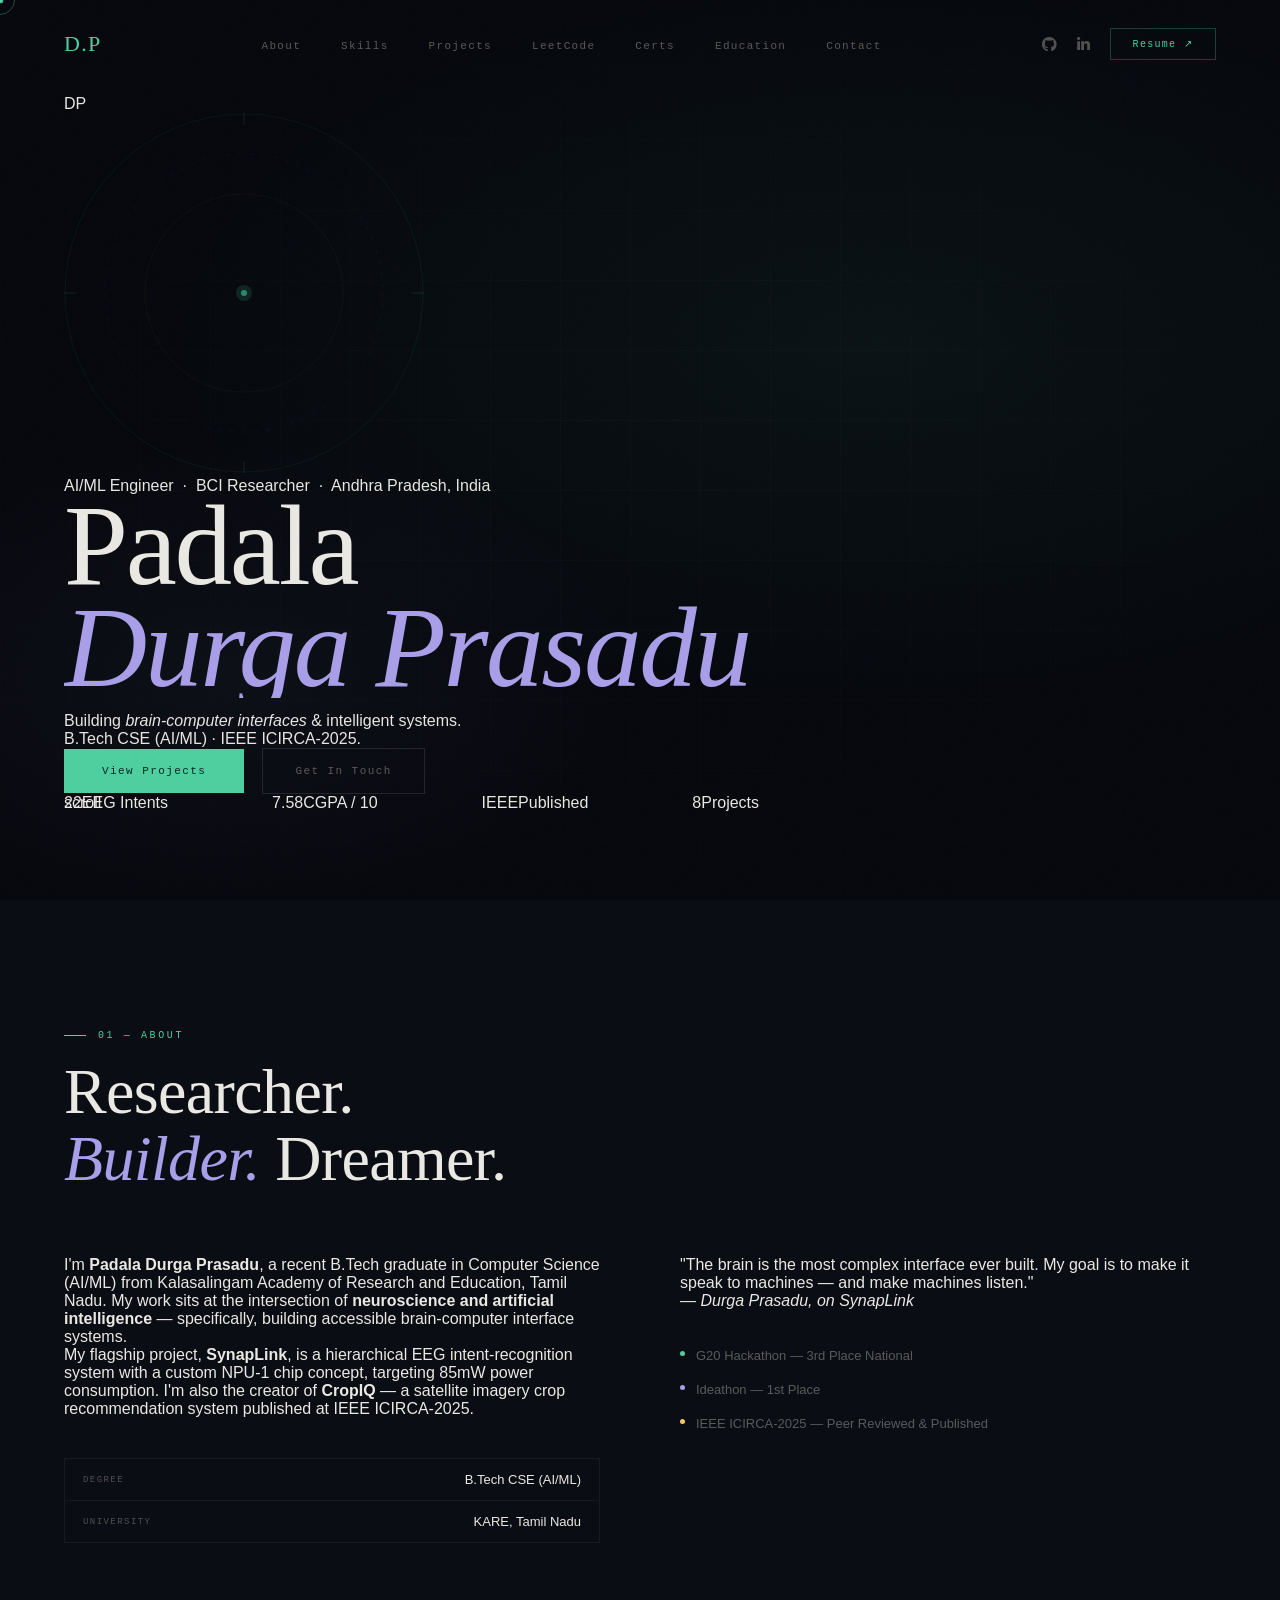
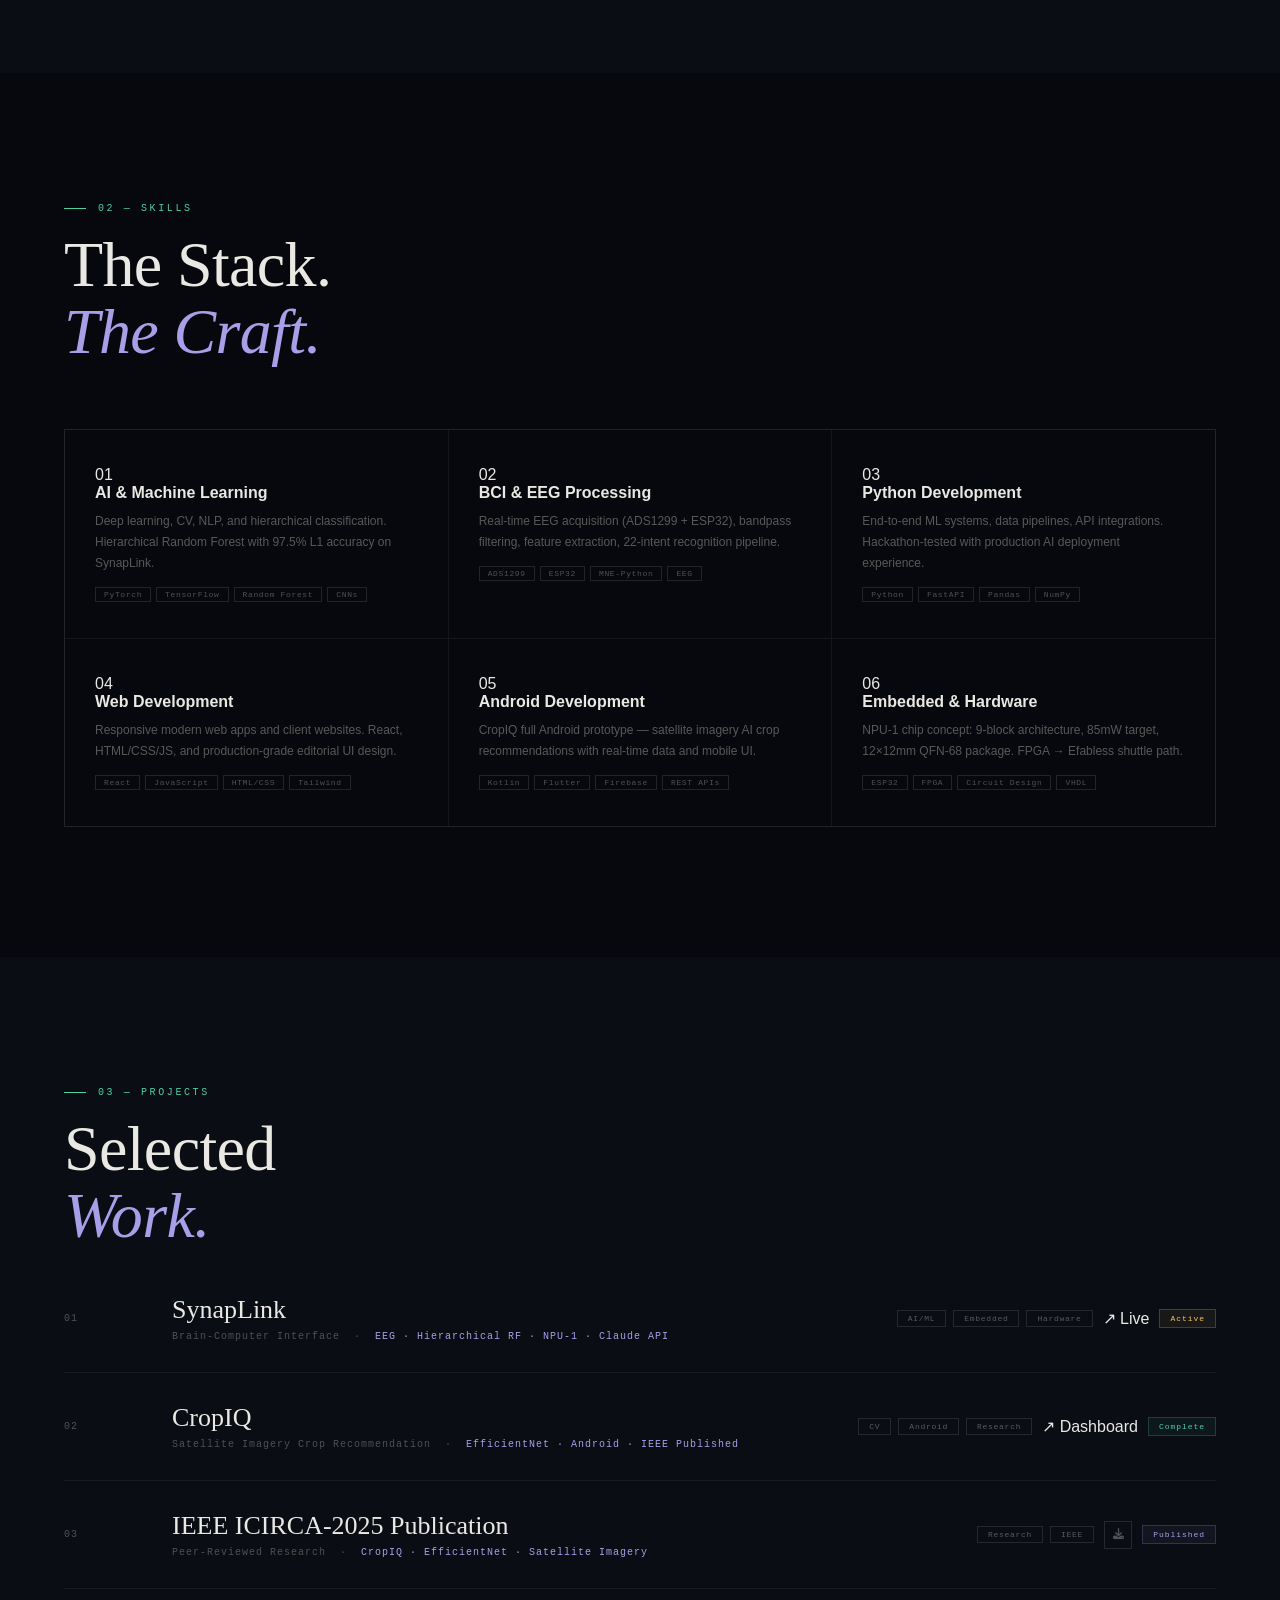
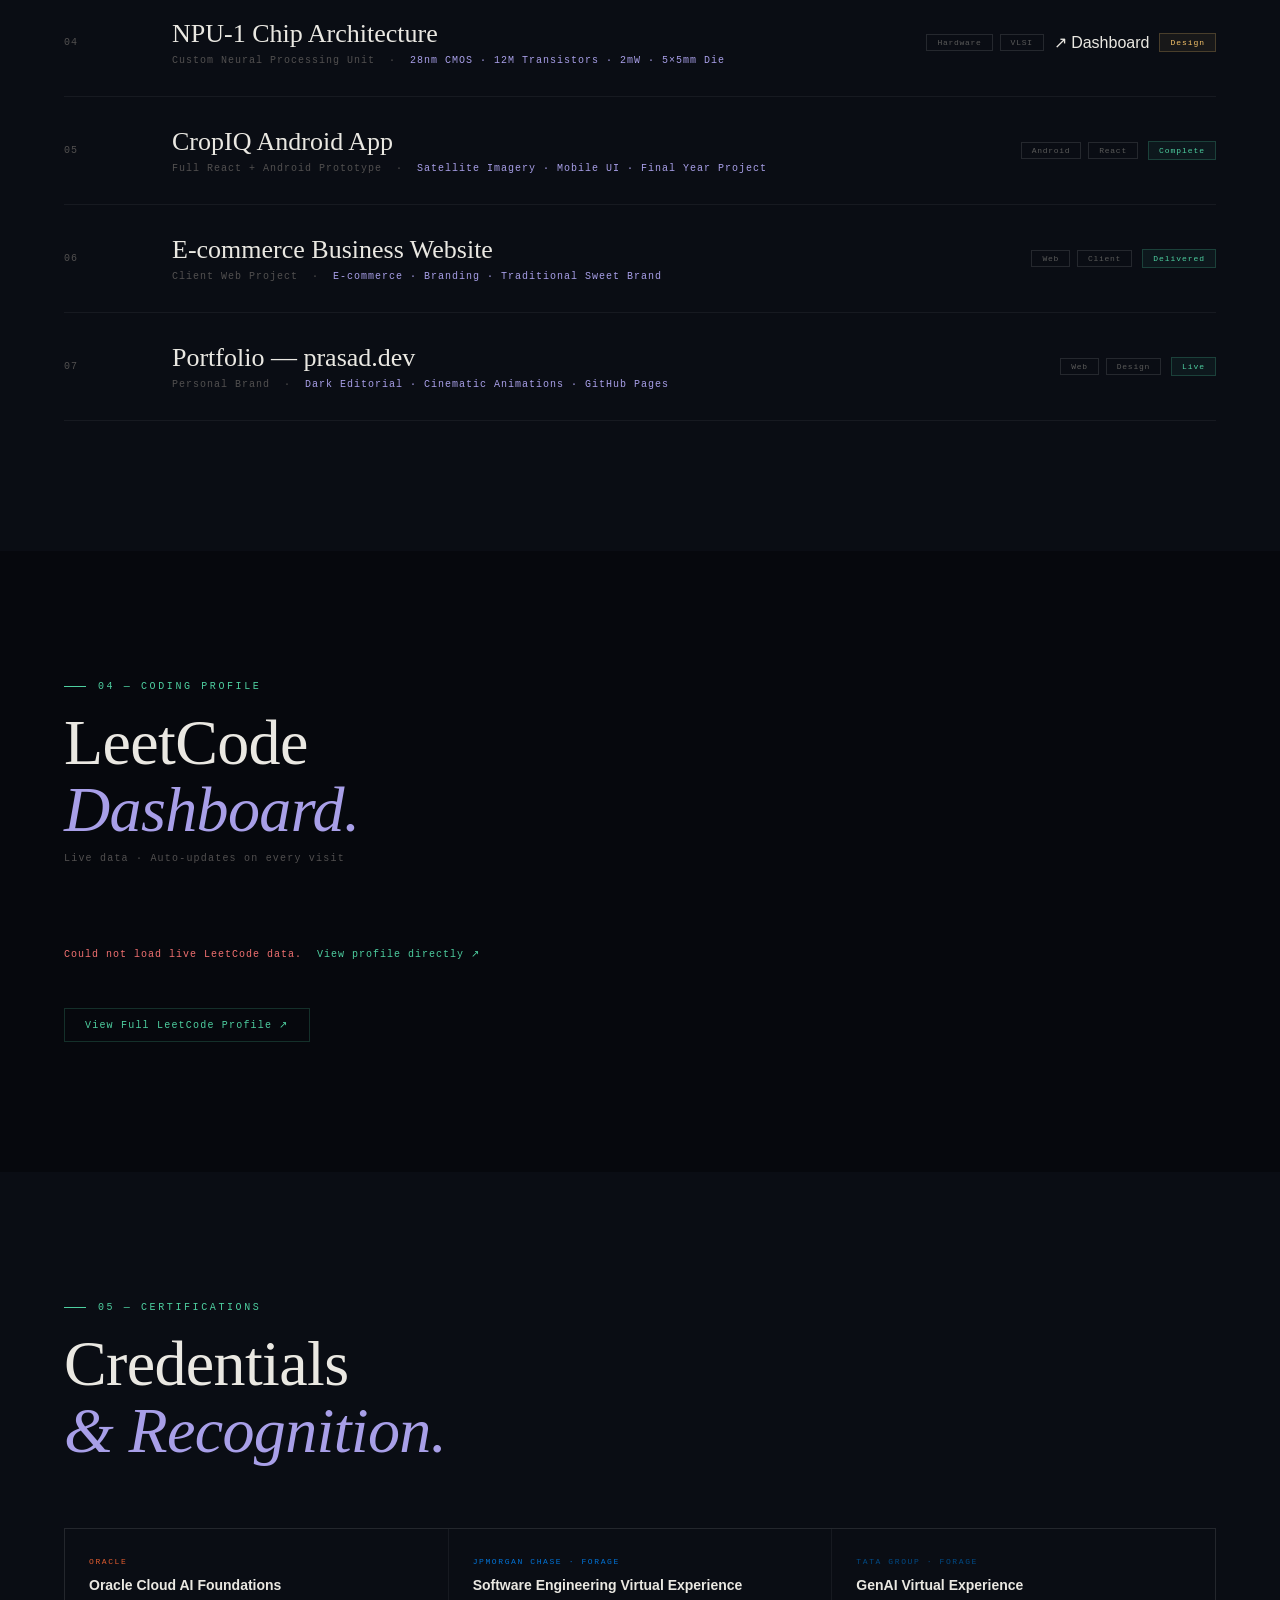
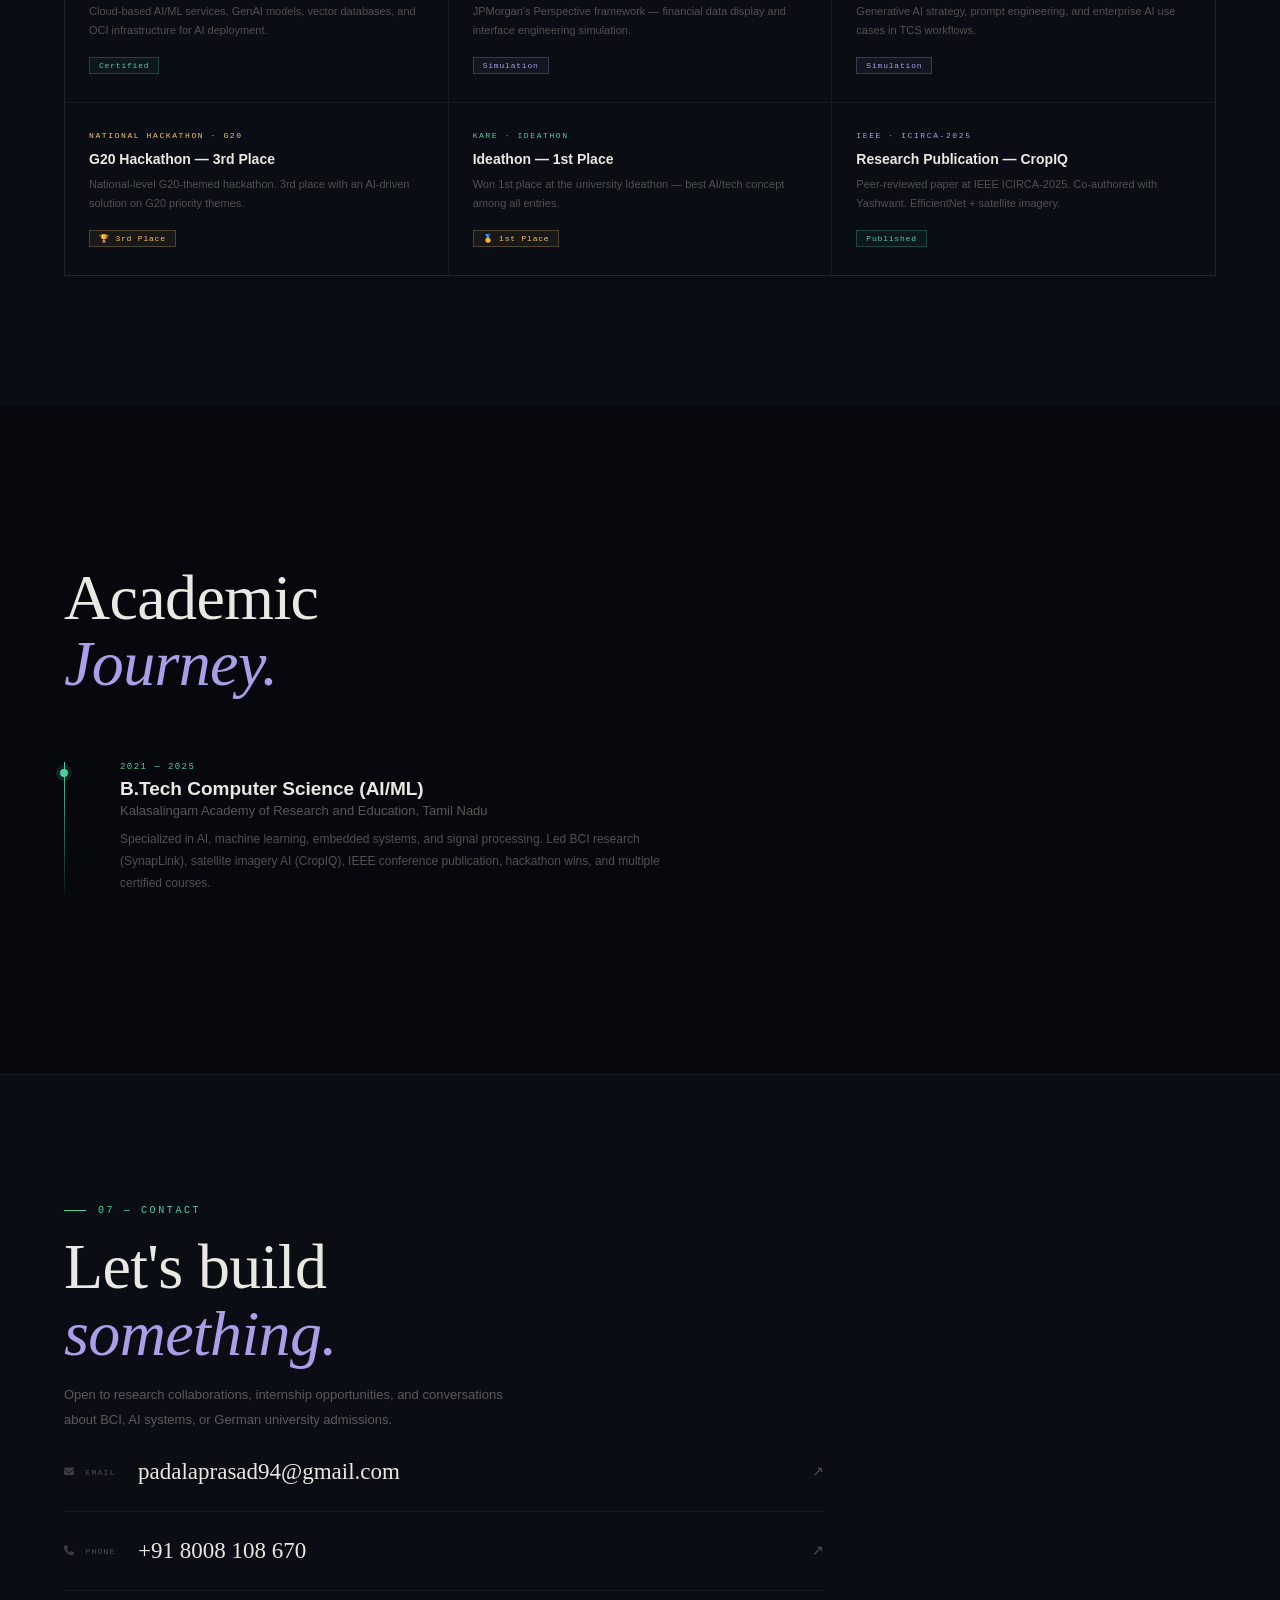
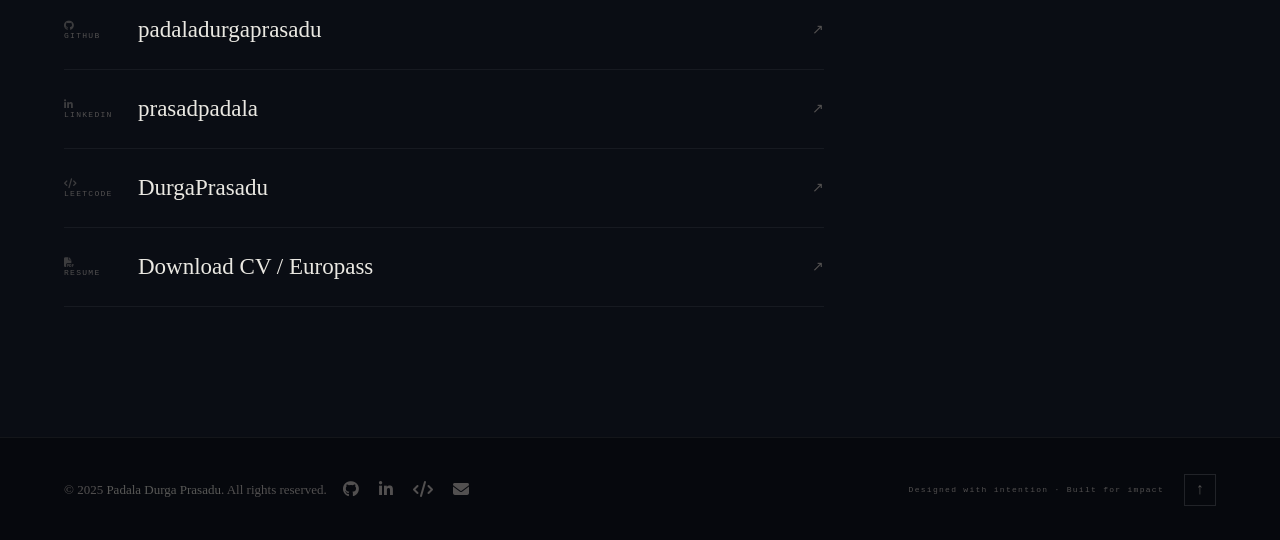
==== commit eb6a0505: "Add files via upload" ====
--- a/index.html
+++ b/index.html
@@ -1,679 +1,341 @@
-<!DOCTYPE html>
-<html lang="en">
-<head>
-  <meta charset="UTF-8">
-  <meta name="viewport" content="width=device-width, initial-scale=1.0">
-  <meta name="description" content="Padala Durga Prasadu — AI/ML Engineer, BCI Researcher, B.Tech CSE (AI/ML) graduate pursuing MS in Germany.">
-  <meta name="author" content="Padala Durga Prasadu">
-  <meta property="og:title" content="Padala Durga Prasadu — AI/ML Engineer &amp; BCI Researcher">
-  <meta property="og:description" content="Building brain-computer interfaces &amp; intelligent systems. IEEE Published. Pursuing MS in Germany.">
-  <meta property="og:image" content="image.jpeg">
-  <title>Padala Durga Prasadu — AI/ML Engineer &amp; BCI Researcher</title>
-
-  <!-- Favicon -->
-  <link rel="icon" href="favicon.jpg" type="image/jpg">
-
-  <!-- Fonts -->
-  <link rel="preconnect" href="https://fonts.googleapis.com">
-  <link rel="preconnect" href="https://fonts.gstatic.com" crossorigin>
-  <link href="https://fonts.googleapis.com/css2?family=Cormorant+Garamond:ital,wght@0,300;0,400;0,600;1,300;1,400&family=DM+Mono:wght@300;400;500&family=Syne:wght@400;500;600;700;800&display=swap" rel="stylesheet">
-
-  <!-- Font Awesome -->
-  <link rel="stylesheet" href="https://cdnjs.cloudflare.com/ajax/libs/font-awesome/6.5.0/css/all.min.css">
-
-  <!-- Stylesheet -->
-  <link rel="stylesheet" href="style.css">
-</head>
-<body>
-
-  <!-- CURSOR -->
-  <div id="cur"></div>
-  <div id="cur-r"></div>
-
-  <!-- ============================================================
-       NAVIGATION
-       ============================================================ -->
-  <nav id="nav">
-    <a href="#hero" class="nav-logo">
-      <img src="logo.jpg" alt="DP Logo" class="nav-logo-img">
-      <span>D<span class="accent-dot">.</span>P</span>
-    </a>
-
-    <ul class="nav-links">
-      <li><a href="#about">About</a></li>
-      <li><a href="#skills">Skills</a></li>
-      <li><a href="#projects">Projects</a></li>
-      <li><a href="#leetcode">LeetCode</a></li>
-      <li><a href="#certifications">Certs</a></li>
-      <li><a href="#education">Education</a></li>
-      <li><a href="#contact">Contact</a></li>
-    </ul>
-
-    <!-- Social icons in nav -->
-    <div class="nav-right">
-      <a href="https://github.com/padaladurgaprasadu" target="_blank" rel="noopener" class="nav-social" aria-label="GitHub">
-        <i class="fab fa-github"></i>
-      </a>
-      <a href="https://in.linkedin.com/in/prasadpadala" target="_blank" rel="noopener" class="nav-social" aria-label="LinkedIn">
-        <i class="fab fa-linkedin-in"></i>
-      </a>
-      <a href="P.Prasadu.pdf" class="nav-cv" target="_blank" rel="noopener">Resume ↗</a>
-    </div>
-  </nav>
-
-  <!-- ============================================================
-       HERO
-       ============================================================ -->
-  <section id="hero">
-    <div class="h-bg"></div>
-    <div class="h-grid"></div>
-    <div class="h-ring"></div>
-    <div class="h-ring2"></div>
-
-    <!-- Profile Photo (hero) -->
-    <div class="h-photo-wrap">
-      <div class="h-photo-frame">
-        <img
-          src="image.jpeg"
-          alt="Padala Durga Prasadu"
-          loading="eager"
-        >
-      </div>
-      <span class="h-photo-tag">Padala Durga Prasadu · AI/ML Engineer</span>
-    </div>
-
-    <div class="h-eye">AI/ML Engineer &nbsp;·&nbsp; BCI Researcher &nbsp;·&nbsp; Andhra Pradesh, India</div>
-
-    <h1 class="h-name">
-      <span class="h-nl">Padala</span>
-      <span class="h-nl">Durga Prasadu</span>
-    </h1>
-
-    <p class="h-desc">
-      Building <em>brain-computer interfaces</em> &amp; intelligent systems.<br>
-      B.Tech CSE (AI/ML) &middot; IEEE Published &middot; Pursuing MS in Germany.
-    </p>
-
-    <div class="h-acts">
-      <a href="#projects" class="btn-p">View Projects</a>
-      <a href="#contact"  class="btn-g">Get In Touch</a>
-    </div>
-
-    <div class="h-stats">
-      <div class="s-item">
-        <span class="s-num">22</span>
-        <span class="s-lbl">EEG Intents</span>
-      </div>
-      <div class="s-divider"></div>
-      <div class="s-item">
-        <span class="s-num">7.58</span>
-        <span class="s-lbl">CGPA / 10</span>
-      </div>
-      <div class="s-divider"></div>
-      <div class="s-item">
-        <span class="s-num">IEEE</span>
-        <span class="s-lbl">Published</span>
-      </div>
-    </div>
-
-    <div class="scroll-ind">
-      <div class="scroll-l"></div>
-      <span class="scroll-t">scroll</span>
-    </div>
-  </section>
-
-  <!-- ============================================================
-       ABOUT
-       ============================================================ -->
-  <section id="about" class="sp">
-    <div class="s-tag reveal">01 — ABOUT</div>
-    <h2 class="s-title reveal rd1">
-      Researcher.<br><em>Builder.</em> Dreamer.
-    </h2>
-
-    <div class="about-g">
-
-      <!-- Photo column -->
-      <div class="about-photo reveal rd2">
-        <div class="about-photo-frame">
-          <img
-            src="image.jpeg"
-            alt="Padala Durga Prasadu — About"
-            loading="lazy"
-          >
-          <!-- Floating badge -->
-          <div class="about-photo-badge">
-            <span class="b-num">7.58</span>
-            <span class="b-lbl">CGPA / 10</span>
-          </div>
-        </div>
-        <span class="about-photo-label">B.Tech CSE (AI/ML) · KARE, Tamil Nadu · 2025</span>
-      </div>
-
-      <!-- Text column -->
-      <div class="about-content reveal rd3">
-        <p>
-          I'm <strong>Padala Durga Prasadu</strong>, a recent B.Tech graduate in
-          Computer Science (AI/ML) from Kalasalingam Academy of Research and
-          Education, Tamil Nadu. My work sits at the intersection of
-          <strong>neuroscience and artificial intelligence</strong> — specifically,
-          building accessible brain-computer interface systems.
-        </p>
-        <p>
-          My flagship project, <strong>SynapLink</strong>, is a hierarchical EEG
-          intent-recognition system with a custom NPU-1 chip concept, targeting
-          85mW power consumption. I'm also the creator of <strong>CropIQ</strong>
-          — a satellite imagery crop recommendation system published at
-          IEEE ICIRCA-2025.
-        </p>
-        <p>
-          Currently pursuing <strong>MS admissions in Germany</strong>
-          (Winter 2026/27), with a focus on neural engineering and intelligent
-          systems. I believe technology should be built for impact,
-          accessibility, and the long term.
-        </p>
-
-        <div class="drows">
-          <div class="dr">
-            <span class="dr-lbl">DEGREE</span>
-            <span class="dr-val">B.Tech CSE (AI/ML)</span>
-          </div>
-          <div class="dr">
-            <span class="dr-lbl">UNIVERSITY</span>
-            <span class="dr-val">KARE, Tamil Nadu</span>
-          </div>
-          <div class="dr">
-            <span class="dr-lbl">CGPA</span>
-            <span class="dr-val">7.58 / 10</span>
-          </div>
-          <div class="dr">
-            <span class="dr-lbl">LOCATION</span>
-            <span class="dr-val">Guntur, Andhra Pradesh</span>
-          </div>
-          <div class="dr">
-            <span class="dr-lbl">STATUS</span>
-            <span class="bdg">Pursuing MS — Germany</span>
-          </div>
-        </div>
-      </div>
-
-    </div>
-
-    <!-- Quote + achievements -->
-    <div class="a-hi reveal rd4" style="margin-top: 64px;">
-      <blockquote>
-        "The brain is the most complex interface ever built. My goal is to make
-        it speak to machines — and make machines listen."
-      </blockquote>
-      <cite>— Durga Prasadu, on SynapLink</cite>
-      <div class="achvs">
-        <div class="achv">
-          <div class="achv-dot" style="background:var(--accent)"></div>
-          <span class="achv-t">G20 Hackathon — 3rd Place National</span>
-        </div>
-        <div class="achv">
-          <div class="achv-dot" style="background:var(--accent2)"></div>
-          <span class="achv-t">Ideathon — 1st Place</span>
-        </div>
-        <div class="achv">
-          <div class="achv-dot" style="background:var(--accent3)"></div>
-          <span class="achv-t">IEEE ICIRCA-2025 — Peer Reviewed &amp; Published</span>
-        </div>
-        <div class="achv">
-          <div class="achv-dot" style="background:var(--accent4)"></div>
-          <span class="achv-t">Stanford ML · Oracle Cloud AI · NPTEL Embedded Systems</span>
-        </div>
-      </div>
-    </div>
-  </section>
-
-  <!-- ============================================================
-       SKILLS
-       ============================================================ -->
-  <section id="skills" class="sp">
-    <div class="s-tag reveal">02 — SKILLS</div>
-    <h2 class="s-title reveal rd1">The Stack.<br><em>The Craft.</em></h2>
-
-    <div class="sk-g">
-      <div class="sk-c reveal rd1">
-        <span class="sk-i">01</span>
-        <div class="sk-n">AI &amp; Machine Learning</div>
-        <div class="sk-d">Deep learning, computer vision, NLP, and hierarchical classification pipelines. Hierarchical Random Forest with 97.5% L1 accuracy on SynapLink.</div>
-        <div class="sk-tags">
-          <span class="sk-tag">PyTorch</span>
-          <span class="sk-tag">TensorFlow</span>
-          <span class="sk-tag">Random Forest</span>
-          <span class="sk-tag">CNNs</span>
-        </div>
-      </div>
-
-      <div class="sk-c reveal rd2">
-        <span class="sk-i">02</span>
-        <div class="sk-n">BCI &amp; EEG Processing</div>
-        <div class="sk-d">Real-time EEG acquisition using ADS1299 + ESP32, bandpass filtering, feature extraction, and 22-intent hierarchical recognition pipeline.</div>
-        <div class="sk-tags">
-          <span class="sk-tag">ADS1299</span>
-          <span class="sk-tag">ESP32</span>
-          <span class="sk-tag">MNE-Python</span>
-          <span class="sk-tag">EEG</span>
-        </div>
-      </div>
-
-      <div class="sk-c reveal rd3">
-        <span class="sk-i">03</span>
-        <div class="sk-n">Python Development</div>
-        <div class="sk-d">End-to-end ML systems, data pipelines, and API integrations. Hackathon-tested with production AI deployment experience.</div>
-        <div class="sk-tags">
-          <span class="sk-tag">Python</span>
-          <span class="sk-tag">FastAPI</span>
-          <span class="sk-tag">Pandas</span>
-          <span class="sk-tag">NumPy</span>
-        </div>
-      </div>
-
-      <div class="sk-c reveal rd1">
-        <span class="sk-i">04</span>
-        <div class="sk-n">Web Development</div>
-        <div class="sk-d">Responsive modern web apps and client websites. React, HTML/CSS/JS, and production-grade editorial UI design.</div>
-        <div class="sk-tags">
-          <span class="sk-tag">React</span>
-          <span class="sk-tag">JavaScript</span>
-          <span class="sk-tag">HTML/CSS</span>
-          <span class="sk-tag">Tailwind</span>
-        </div>
-      </div>
-
-      <div class="sk-c reveal rd2">
-        <span class="sk-i">05</span>
-        <div class="sk-n">Android Development</div>
-        <div class="sk-d">Mobile app development — CropIQ full Android prototype with satellite imagery AI crop recommendations and real-time data.</div>
-        <div class="sk-tags">
-          <span class="sk-tag">Kotlin</span>
-          <span class="sk-tag">Flutter</span>
-          <span class="sk-tag">Firebase</span>
-          <span class="sk-tag">REST APIs</span>
-        </div>
-      </div>
-
-      <div class="sk-c reveal rd3">
-        <span class="sk-i">06</span>
-        <div class="sk-n">Embedded &amp; Hardware</div>
-        <div class="sk-d">NPU-1 chip concept: 9-block architecture, 85mW target, 12×12mm QFN-68 package. Realistic path: FPGA → Efabless shuttle.</div>
-        <div class="sk-tags">
-          <span class="sk-tag">ESP32</span>
-          <span class="sk-tag">FPGA</span>
-          <span class="sk-tag">Circuit Design</span>
-          <span class="sk-tag">VHDL</span>
-        </div>
-      </div>
-    </div>
-  </section>
-
-  <!-- ============================================================
-       PROJECTS
-       ============================================================ -->
-  <section id="projects" class="sp">
-    <div class="s-tag reveal">03 — PROJECTS</div>
-    <h2 class="s-title reveal rd1">Selected<br><em>Work.</em></h2>
-
-    <div class="proj-l">
-
-      <div class="p-item reveal">
-        <span class="p-num">01</span>
-        <div class="p-info">
-          <div class="p-name">SynapLink</div>
-          <div class="p-meta">Brain-Computer Interface &nbsp;&middot;&nbsp; <span>EEG · Hierarchical RF · NPU-1 · Claude API</span></div>
-        </div>
-        <div class="p-right">
-          <div class="p-tags">
-            <span class="p-tag">AI/ML</span>
-            <span class="p-tag">Embedded</span>
-            <span class="p-tag">Hardware</span>
-          </div>
-          <span class="st st-on">Active</span>
-        </div>
-      </div>
-
-      <div class="p-item reveal">
-        <span class="p-num">02</span>
-        <div class="p-info">
-          <div class="p-name">CropIQ</div>
-          <div class="p-meta">Satellite Imagery Crop Recommendation &nbsp;&middot;&nbsp; <span>EfficientNet · Android · IEEE Published</span></div>
-        </div>
-        <div class="p-right">
-          <div class="p-tags">
-            <span class="p-tag">CV</span>
-            <span class="p-tag">Android</span>
-            <span class="p-tag">Research</span>
-          </div>
-          <a href="CropIQ.pdf" download class="p-dl" title="Download Project">
-            <i class="fas fa-download"></i>
-          </a>
-          <span class="st st-done">Complete</span>
-        </div>
-      </div>
-
-      <div class="p-item reveal">
-        <span class="p-num">03</span>
-        <div class="p-info">
-          <div class="p-name">IEEE ICIRCA-2025 Publication</div>
-          <div class="p-meta">Peer-Reviewed Research &nbsp;&middot;&nbsp; <span>CropIQ · EfficientNet · Satellite Imagery</span></div>
-        </div>
-        <div class="p-right">
-          <div class="p-tags">
-            <span class="p-tag">Research</span>
-            <span class="p-tag">IEEE</span>
-          </div>
-          <a href="Cropiq Research Paper.pdf" download class="p-dl" title="Download Paper">
-            <i class="fas fa-download"></i>
-          </a>
-          <span class="st st-pub">Published</span>
-        </div>
-      </div>
-
-      <div class="p-item reveal">
-        <span class="p-num">04</span>
-        <div class="p-info">
-          <div class="p-name">FlowSync</div>
-          <div class="p-meta">Cognitive-Adaptive Developer IDE Tool &nbsp;&middot;&nbsp; <span>SynapLink Extension · BCI-driven IDE</span></div>
-        </div>
-        <div class="p-right">
-          <div class="p-tags">
-            <span class="p-tag">Product</span>
-            <span class="p-tag">BCI</span>
-          </div>
-          <span class="st st-on">Concept</span>
-        </div>
-      </div>
-
-      <div class="p-item reveal">
-        <span class="p-num">05</span>
-        <div class="p-info">
-          <div class="p-name">NPU-1 Chip Architecture</div>
-          <div class="p-meta">Custom Neural Processing Unit &nbsp;&middot;&nbsp; <span>85mW · 9-Block · QFN-68 · 12×12mm</span></div>
-        </div>
-        <div class="p-right">
-          <div class="p-tags">
-            <span class="p-tag">Hardware</span>
-            <span class="p-tag">VLSI</span>
-          </div>
-          <span class="st st-on">Design</span>
-        </div>
-      </div>
-
-      <div class="p-item reveal">
-        <span class="p-num">06</span>
-        <div class="p-info">
-          <div class="p-name">BioQuant</div>
-          <div class="p-meta">Domain-Aware KV-Cache Compression for Biomedical LLMs &nbsp;&middot;&nbsp; <span>LLM · Memory Optimization</span></div>
-        </div>
-        <div class="p-right">
-          <div class="p-tags">
-            <span class="p-tag">LLM</span>
-            <span class="p-tag">Biomedical</span>
-          </div>
-          <span class="st st-on">Concept</span>
-        </div>
-      </div>
-
-      <div class="p-item reveal">
-        <span class="p-num">07</span>
-        <div class="p-info">
-          <div class="p-name">CropIQ Android App</div>
-          <div class="p-meta">Full React + Android Prototype &nbsp;&middot;&nbsp; <span>Satellite Imagery · Mobile UI · Final Year Project</span></div>
-        </div>
-        <div class="p-right">
-          <div class="p-tags">
-            <span class="p-tag">Android</span>
-            <span class="p-tag">React</span>
-          </div>
-          <span class="st st-done">Complete</span>
-        </div>
-      </div>
-
-      <div class="p-item reveal">
-        <span class="p-num">08</span>
-        <div class="p-info">
-          <div class="p-name">Putharekulu Sweet Business Website</div>
-          <div class="p-meta">Client Web Project &nbsp;&middot;&nbsp; <span>E-commerce · Branding · Traditional Sweet Brand</span></div>
-        </div>
-        <div class="p-right">
-          <div class="p-tags">
-            <span class="p-tag">Web</span>
-            <span class="p-tag">Client</span>
-          </div>
-          <span class="st st-done">Delivered</span>
-        </div>
-      </div>
-
-      <div class="p-item reveal">
-        <span class="p-num">09</span>
-        <div class="p-info">
-          <div class="p-name">Portfolio — prasad.dev</div>
-          <div class="p-meta">Personal Brand &nbsp;&middot;&nbsp; <span>Dark Editorial Design · Cinematic Animations · GitHub Pages</span></div>
-        </div>
-        <div class="p-right">
-          <div class="p-tags">
-            <span class="p-tag">Web</span>
-            <span class="p-tag">Design</span>
-          </div>
-          <span class="st st-done">Live</span>
-        </div>
-      </div>
-
-    </div>
-  </section>
-
-  <!-- ============================================================
-       LEETCODE DASHBOARD
-       ============================================================ -->
-  <section id="leetcode" class="sp">
-    <div class="s-tag reveal">04 — CODING PROFILE</div>
-    <h2 class="s-title reveal rd1">LeetCode<br><em>Dashboard.</em></h2>
-    <p class="reveal rd2" style="font-family:var(--mono);font-size:11px;color:var(--text3);letter-spacing:.1em;margin-top:-8px">
-      Live data · Auto-updates on every visit
-    </p>
-
-    <!-- JS renders into this container -->
-    <div id="lcWrap" class="lc-wrap reveal rd3">
-      <div class="lc-loading">⟳ &nbsp;Fetching live LeetCode stats...</div>
-    </div>
-
-    <a href="https://leetcode.com/u/DurgaPrasadu/" target="_blank" rel="noopener"
-       class="lc-profile-link reveal rd4">
-      View Full LeetCode Profile ↗
-    </a>
-  </section>
-
-  <!-- ============================================================
-       CERTIFICATIONS
-       ============================================================ -->
-  <section id="certifications" class="sp">
-    <div class="s-tag reveal">05 — CERTIFICATIONS</div>
-    <h2 class="s-title reveal rd1">Credentials<br><em>&amp; Recognition.</em></h2>
-
-    <div class="cert-g">
-
-      <div class="cert-c reveal rd1" style="--cc:var(--accent3)">
-        <span class="cert-iss">STANFORD UNIVERSITY · COURSERA</span>
-        <div class="cert-nm">Machine Learning Specialization</div>
-        <div class="cert-d">Supervised &amp; unsupervised learning, deep learning, recommender systems, and neural networks by Andrew Ng.</div>
-        <span class="cert-b cb-v">Certified</span>
-      </div>
-
-      <div class="cert-c reveal rd2" style="--cc:#E25C2F">
-        <span class="cert-iss">ORACLE</span>
-        <div class="cert-nm">Oracle Cloud AI Foundations</div>
-        <div class="cert-d">Cloud-based AI/ML services, GenAI models, vector databases, and OCI infrastructure for AI deployment.</div>
-        <span class="cert-b cb-v">Certified</span>
-      </div>
-
-      <div class="cert-c reveal rd3" style="--cc:var(--accent2)">
-        <span class="cert-iss">NPTEL · IIT</span>
-        <div class="cert-nm">Embedded Systems Design</div>
-        <div class="cert-d">Microcontroller programming, real-time OS, hardware-software co-design, and RTOS for embedded IoT applications.</div>
-        <span class="cert-b cb-v">Certified</span>
-      </div>
-
-      <div class="cert-c reveal rd1" style="--cc:#0074D9">
-        <span class="cert-iss">JPMORGAN CHASE · FORAGE</span>
-        <div class="cert-nm">Software Engineering Virtual Experience</div>
-        <div class="cert-d">JPMorgan's Perspective framework — real-world financial data display and interface engineering simulation.</div>
-        <span class="cert-b cb-s">Simulation</span>
-      </div>
-
-      <div class="cert-c reveal rd2" style="--cc:#004B87">
-        <span class="cert-iss">TATA GROUP · FORAGE</span>
-        <div class="cert-nm">GenAI Virtual Experience</div>
-        <div class="cert-d">Generative AI strategy, prompt engineering, and enterprise AI use case development in TCS workflows.</div>
-        <span class="cert-b cb-s">Simulation</span>
-      </div>
-
-      <div class="cert-c reveal rd3" style="--cc:var(--accent3)">
-        <span class="cert-iss">NATIONAL HACKATHON · G20</span>
-        <div class="cert-nm">G20 Hackathon — 3rd Place</div>
-        <div class="cert-d">Competed nationally in a G20-themed hackathon. 3rd place with an AI-driven solution targeting G20 priority themes.</div>
-        <span class="cert-b cb-a">🏆 3rd Place</span>
-      </div>
-
-      <div class="cert-c reveal rd1" style="--cc:var(--accent)">
-        <span class="cert-iss">KARE · IDEATHON</span>
-        <div class="cert-nm">Ideathon — 1st Place</div>
-        <div class="cert-d">Won 1st place at the university Ideathon. Presented an innovative AI/tech concept judged best among all entries.</div>
-        <span class="cert-b cb-a">🥇 1st Place</span>
-      </div>
-
-      <div class="cert-c reveal rd2" style="--cc:var(--accent2)">
-        <span class="cert-iss">IEEE · ICIRCA-2025</span>
-        <div class="cert-nm">Research Publication — CropIQ</div>
-        <div class="cert-d">Peer-reviewed paper at IEEE ICIRCA-2025. Co-authored with Yashwant. EfficientNet + satellite imagery for crop recommendation.</div>
-        <span class="cert-b cb-v">Published</span>
-      </div>
-
-    </div>
-  </section>
-
-  <!-- ============================================================
-       EDUCATION
-       ============================================================ -->
-  <section id="education" class="sp">
-    <div class="s-tag reveal">06 — EDUCATION</div>
-    <h2 class="s-title reveal rd1">Academic<br><em>Journey.</em></h2>
-
-    <div class="tl">
-
-      <div class="tl-item reveal">
-        <div class="tl-dot"></div>
-        <div class="tl-d">2021 — 2025</div>
-        <div class="tl-t">B.Tech Computer Science (AI/ML)</div>
-        <div class="tl-s">Kalasalingam Academy of Research and Education, Tamil Nadu</div>
-        <div class="tl-p">Specialized in AI, machine learning, embedded systems, and signal processing. Led BCI research (SynapLink), satellite imagery AI (CropIQ), IEEE conference publication, hackathon wins, and multiple certified courses.</div>
-        <div class="cgpa-b">CGPA: 7.58 / 10 — Strong upward trajectory</div>
-      </div>
-
-      <div class="tl-item reveal rd1">
-        <div class="tl-dot" style="background:var(--accent2);box-shadow:0 0 0 4px rgba(168,159,232,.14)"></div>
-        <div class="tl-d" style="color:var(--accent2)">2026/27 — Target</div>
-        <div class="tl-t">M.Sc. / M.Eng. — Germany</div>
-        <div class="tl-s">Applications Open · Winter Intake 2026</div>
-        <div class="tl-p">Targeting Intelligent Systems, Neural Engineering, and Computer Science programs. Shortlisted universities: BTU Cottbus (~90%), TU Chemnitz (~78%), RPTU Kaiserslautern (~72%), HHU Düsseldorf, Uni Stuttgart, Uni Bonn.</div>
-      </div>
-
-    </div>
-  </section>
-
-  <!-- ============================================================
-       CONTACT
-       ============================================================ -->
-  <section id="contact" class="sp">
-    <div class="c-inner">
-      <div class="s-tag reveal">07 — CONTACT</div>
-      <h2 class="s-title reveal rd1">Let's build<br><em>something.</em></h2>
-      <p class="reveal rd2" style="font-family:var(--sans);font-size:14px;color:var(--text2);line-height:1.9;max-width:460px;margin-top:8px">
-        Open to research collaborations, internship opportunities, and conversations about BCI, AI systems, or German university admissions.
-      </p>
-
-      <div class="c-links">
-        <a href="mailto:padalaprasad94@gmail.com" class="c-link reveal">
-          <div class="c-ll">
-            <span class="c-icon">EMAIL</span>
-            <span class="c-lbl">padalaprasad94@gmail.com</span>
-          </div>
-          <span class="c-arr">↗</span>
-        </a>
-
-        <a href="tel:+918008108670" class="c-link reveal rd1">
-          <div class="c-ll">
-            <span class="c-icon">PHONE</span>
-            <span class="c-lbl">+91 8008 108 670</span>
-          </div>
-          <span class="c-arr">↗</span>
-        </a>
-
-        <a href="https://github.com/padaladurgaprasadu" target="_blank" rel="noopener" class="c-link reveal rd3">
-          <div class="c-ll">
-            <span class="c-icon"><i class="fab fa-github"></i> GITHUB</span>
-            <span class="c-lbl">padaladurgaprasadu</span>
-          </div>
-          <span class="c-arr">↗</span>
-        </a>
-
-        <a href="https://in.linkedin.com/in/prasadpadala" target="_blank" rel="noopener" class="c-link reveal rd4">
-          <div class="c-ll">
-            <span class="c-icon"><i class="fab fa-linkedin-in"></i> LINKEDIN</span>
-            <span class="c-lbl">prasadpadala</span>
-          </div>
-          <span class="c-arr">↗</span>
-        </a>
-
-        <a href="https://leetcode.com/u/DurgaPrasadu/" target="_blank" rel="noopener" class="c-link reveal rd4">
-          <div class="c-ll">
-            <span class="c-icon">LEETCODE</span>
-            <span class="c-lbl">DurgaPrasadu</span>
-          </div>
-          <span class="c-arr">↗</span>
-        </a>
-
-        <a href="P.Prasadu.pdf" target="_blank" rel="noopener" class="c-link reveal rd4">
-          <div class="c-ll">
-            <span class="c-icon">RESUME</span>
-            <span class="c-lbl">Download CV / Europass</span>
-          </div>
-          <span class="c-arr">↗</span>
-        </a>
-      </div>
-    </div>
-  </section>
-
-  <!-- ============================================================
-       FOOTER
-       ============================================================ -->
-  <footer>
-    <div class="f-l">© 2025 <strong>Padala Durga Prasadu</strong>. All rights reserved.</div>
-
-    <div class="f-social">
-      <a href="https://github.com/padaladurgaprasadu" target="_blank" rel="noopener" aria-label="GitHub" class="f-icon">
-        <i class="fab fa-github"></i>
-      </a>
-      <a href="https://in.linkedin.com/in/prasadpadala" target="_blank" rel="noopener" aria-label="LinkedIn" class="f-icon">
-        <i class="fab fa-linkedin-in"></i>
-      </a>
-      <a href="https://leetcode.com/u/DurgaPrasadu/" target="_blank" rel="noopener" aria-label="LeetCode" class="f-icon">
-        <i class="fas fa-code"></i>
-      </a>
-      <a href="mailto:padalaprasad94@gmail.com" aria-label="Email" class="f-icon">
-        <i class="fas fa-envelope"></i>
-      </a>
-    </div>
-
-    <div class="f-right-group">
-      <div class="f-r">Designed with intention · Built for impact</div>
-      <a href="#hero" class="f-top" aria-label="Back to top">↑</a>
-    </div>
-  </footer>
-
-  <!-- Script (deferred — loads after HTML) -->
-  <script src="script.js" defer></script>
-
-</body>
-</html>
+<!DOCTYPE html>
+<html lang="en">
+<head>
+  <meta charset="UTF-8">
+  <meta name="viewport" content="width=device-width, initial-scale=1.0">
+  <meta name="description" content="Padala Durga Prasadu — AI/ML Engineer, BCI Researcher, B.Tech CSE (AI/ML) graduate.">
+  <meta name="author" content="Padala Durga Prasadu">
+  <meta property="og:title" content="Padala Durga Prasadu — AI/ML Engineer & BCI Researcher">
+  <meta property="og:description" content="Building brain-computer interfaces & intelligent systems.">
+  <meta property="og:image" content="image.jpeg">
+  <title>Padala Durga Prasadu — AI/ML Engineer & BCI Researcher</title>
+
+  <link rel="icon" href="favicon.jpg" type="image/jpg">
+  <link rel="preconnect" href="https://fonts.googleapis.com">
+  <link rel="preconnect" href="https://fonts.gstatic.com" crossorigin>
+  <link href="https://fonts.googleapis.com/css2?family=Cormorant+Garamond:ital,wght@0,300;0,400;0,600;1,300;1,400&family=DM+Mono:wght@300;400;500&family=Syne:wght@400;500;600;700;800&display=swap" rel="stylesheet">
+  <link rel="stylesheet" href="https://cdnjs.cloudflare.com/ajax/libs/font-awesome/6.5.0/css/all.min.css">
+  <link rel="stylesheet" href="style.css">
+</head>
+<body>
+
+  <div id="cur"></div>
+  <div id="cur-r"></div>
+
+  <!-- NAV -->
+  <nav id="nav">
+    <a href="#hero" class="nav-logo">
+      <span class="nav-logo-text">D<span>.</span>P</span>
+    </a>
+    <ul class="nav-links">
+      <li><a href="#about">About</a></li>
+      <li><a href="#skills">Skills</a></li>
+      <li><a href="#projects">Projects</a></li>
+      <li><a href="#leetcode">LeetCode</a></li>
+      <li><a href="#certifications">Certs</a></li>
+      <li><a href="#education">Education</a></li>
+      <li><a href="#contact">Contact</a></li>
+    </ul>
+    <div class="nav-right">
+      <a href="https://github.com/padaladurgaprasadu" target="_blank" rel="noopener" class="nav-social" aria-label="GitHub"><i class="fab fa-github"></i></a>
+      <a href="https://in.linkedin.com/in/prasadpadala" target="_blank" rel="noopener" class="nav-social" aria-label="LinkedIn"><i class="fab fa-linkedin-in"></i></a>
+      <a href="P.Prasadu.pdf" class="nav-cv" target="_blank" rel="noopener">Resume ↗</a>
+    </div>
+  </nav>
+
+  <!-- HERO -->
+  <section id="hero">
+    <div class="h-bg"></div>
+    <div class="h-grid"></div>
+
+    <div class="h-monogram">
+      <span class="h-monogram-inner">DP</span>
+      <div class="h-mono-ring"></div>
+      <div class="h-mono-ring2"></div>
+    </div>
+
+    <div class="h-deco">
+      <svg width="360" height="360" viewBox="0 0 360 360" fill="none" xmlns="http://www.w3.org/2000/svg">
+        <circle cx="180" cy="180" r="179" stroke="rgba(62,201,154,0.07)" stroke-width="1"/>
+        <circle cx="180" cy="180" r="139" stroke="rgba(159,151,229,0.05)" stroke-width="1" stroke-dasharray="4 8"/>
+        <circle cx="180" cy="180" r="99"  stroke="rgba(245,190,90,0.04)"  stroke-width="1"/>
+        <circle cx="180" cy="180" r="8"   fill="rgba(62,201,154,0.15)"/>
+        <circle cx="180" cy="180" r="3"   fill="rgba(62,201,154,0.6)"/>
+        <line x1="180" y1="0"   x2="180" y2="12"  stroke="rgba(62,201,154,0.15)" stroke-width="1"/>
+        <line x1="180" y1="348" x2="180" y2="360" stroke="rgba(62,201,154,0.15)" stroke-width="1"/>
+        <line x1="0"   y1="180" x2="12"  y2="180" stroke="rgba(62,201,154,0.15)" stroke-width="1"/>
+        <line x1="348" y1="180" x2="360" y2="180" stroke="rgba(62,201,154,0.15)" stroke-width="1"/>
+      </svg>
+    </div>
+
+    <div class="h-content">
+      <div class="h-tag">AI/ML Engineer &nbsp;·&nbsp; BCI Researcher &nbsp;·&nbsp; Andhra Pradesh, India</div>
+      <h1 class="h-name">
+        <span class="h-nl">Padala</span>
+        <span class="h-nl">Durga Prasadu</span>
+      </h1>
+      <p class="h-sub">
+        Building <em>brain-computer interfaces</em> &amp; intelligent systems.<br>
+        B.Tech CSE (AI/ML) &middot; IEEE ICIRCA-2025.
+      </p>
+      <div class="h-acts">
+        <a href="#projects" class="btn-p">View Projects</a>
+        <a href="#contact"  class="btn-g">Get In Touch</a>
+      </div>
+    </div>
+
+    <div class="h-bottom">
+      <div class="h-stats">
+        <div class="h-stat"><span class="h-stat-n">22</span><span class="h-stat-l">EEG Intents</span></div>
+        <div class="h-stat-div"></div>
+        <div class="h-stat"><span class="h-stat-n">7.58</span><span class="h-stat-l">CGPA / 10</span></div>
+        <div class="h-stat-div"></div>
+        <div class="h-stat"><span class="h-stat-n">IEEE</span><span class="h-stat-l">Published</span></div>
+        <div class="h-stat-div"></div>
+        <div class="h-stat"><span class="h-stat-n">8</span><span class="h-stat-l">Projects</span></div>
+      </div>
+      <div class="h-scroll">
+        <div class="h-scroll-l"></div>
+        <span class="h-scroll-t">scroll</span>
+      </div>
+    </div>
+  </section>
+
+  <!-- ABOUT -->
+  <section id="about" class="sp">
+    <div class="s-tag reveal">01 — ABOUT</div>
+    <h2 class="s-title reveal rd1">Researcher.<br><em>Builder.</em> Dreamer.</h2>
+    <div class="about-g">
+      <div class="about-col reveal rd2">
+        <p>I'm <strong>Padala Durga Prasadu</strong>, a recent B.Tech graduate in Computer Science (AI/ML) from Kalasalingam Academy of Research and Education, Tamil Nadu. My work sits at the intersection of <strong>neuroscience and artificial intelligence</strong> — specifically, building accessible brain-computer interface systems.</p>
+        <p>My flagship project, <strong>SynapLink</strong>, is a hierarchical EEG intent-recognition system with a custom NPU-1 chip concept, targeting 85mW power consumption. I'm also the creator of <strong>CropIQ</strong> — a satellite imagery crop recommendation system published at IEEE ICIRCA-2025.</p>
+        <div class="drows">
+          <div class="dr"><span class="dr-lbl">DEGREE</span><span class="dr-val">B.Tech CSE (AI/ML)</span></div>
+          <div class="dr"><span class="dr-lbl">UNIVERSITY</span><span class="dr-val">KARE, Tamil Nadu</span></div>
+        </div>
+      </div>
+      <div class="about-quote reveal rd3">
+        <blockquote>"The brain is the most complex interface ever built. My goal is to make it speak to machines — and make machines listen."</blockquote>
+        <cite>— Durga Prasadu, on SynapLink</cite>
+        <div class="achvs">
+          <div class="achv"><div class="achv-dot" style="background:var(--accent)"></div><span class="achv-t">G20 Hackathon — 3rd Place National</span></div>
+          <div class="achv"><div class="achv-dot" style="background:var(--accent2)"></div><span class="achv-t">Ideathon — 1st Place</span></div>
+          <div class="achv"><div class="achv-dot" style="background:var(--accent3)"></div><span class="achv-t">IEEE ICIRCA-2025 — Peer Reviewed &amp; Published</span></div>
+        </div>
+      </div>
+    </div>
+  </section>
+
+  <!-- SKILLS -->
+  <section id="skills" class="sp">
+    <div class="s-tag reveal">02 — SKILLS</div>
+    <h2 class="s-title reveal rd1">The Stack.<br><em>The Craft.</em></h2>
+    <div class="sk-g">
+      <div class="sk-c reveal rd1"><span class="sk-num">01</span><div class="sk-n">AI &amp; Machine Learning</div><div class="sk-d">Deep learning, CV, NLP, and hierarchical classification. Hierarchical Random Forest with 97.5% L1 accuracy on SynapLink.</div><div class="sk-tags"><span class="sk-tag">PyTorch</span><span class="sk-tag">TensorFlow</span><span class="sk-tag">Random Forest</span><span class="sk-tag">CNNs</span></div></div>
+      <div class="sk-c reveal rd2"><span class="sk-num">02</span><div class="sk-n">BCI &amp; EEG Processing</div><div class="sk-d">Real-time EEG acquisition (ADS1299 + ESP32), bandpass filtering, feature extraction, 22-intent recognition pipeline.</div><div class="sk-tags"><span class="sk-tag">ADS1299</span><span class="sk-tag">ESP32</span><span class="sk-tag">MNE-Python</span><span class="sk-tag">EEG</span></div></div>
+      <div class="sk-c reveal rd3"><span class="sk-num">03</span><div class="sk-n">Python Development</div><div class="sk-d">End-to-end ML systems, data pipelines, API integrations. Hackathon-tested with production AI deployment experience.</div><div class="sk-tags"><span class="sk-tag">Python</span><span class="sk-tag">FastAPI</span><span class="sk-tag">Pandas</span><span class="sk-tag">NumPy</span></div></div>
+      <div class="sk-c reveal rd1"><span class="sk-num">04</span><div class="sk-n">Web Development</div><div class="sk-d">Responsive modern web apps and client websites. React, HTML/CSS/JS, and production-grade editorial UI design.</div><div class="sk-tags"><span class="sk-tag">React</span><span class="sk-tag">JavaScript</span><span class="sk-tag">HTML/CSS</span><span class="sk-tag">Tailwind</span></div></div>
+      <div class="sk-c reveal rd2"><span class="sk-num">05</span><div class="sk-n">Android Development</div><div class="sk-d">CropIQ full Android prototype — satellite imagery AI crop recommendations with real-time data and mobile UI.</div><div class="sk-tags"><span class="sk-tag">Kotlin</span><span class="sk-tag">Flutter</span><span class="sk-tag">Firebase</span><span class="sk-tag">REST APIs</span></div></div>
+      <div class="sk-c reveal rd3"><span class="sk-num">06</span><div class="sk-n">Embedded &amp; Hardware</div><div class="sk-d">NPU-1 chip concept: 9-block architecture, 85mW target, 12×12mm QFN-68 package. FPGA → Efabless shuttle path.</div><div class="sk-tags"><span class="sk-tag">ESP32</span><span class="sk-tag">FPGA</span><span class="sk-tag">Circuit Design</span><span class="sk-tag">VHDL</span></div></div>
+    </div>
+  </section>
+
+  <!-- PROJECTS -->
+  <section id="projects" class="sp">
+    <div class="s-tag reveal">03 — PROJECTS</div>
+    <h2 class="s-title reveal rd1">Selected<br><em>Work.</em></h2>
+    <div class="proj-l">
+
+      <!-- 01 SynapLink -->
+      <div class="p-item reveal">
+        <span class="p-num">01</span>
+        <div class="p-info">
+          <div class="p-name">SynapLink</div>
+          <div class="p-meta">Brain-Computer Interface &nbsp;&middot;&nbsp; <span>EEG · Hierarchical RF · NPU-1 · Claude API</span></div>
+        </div>
+        <div class="p-right">
+          <div class="p-tags"><span class="p-tag">AI/ML</span><span class="p-tag">Embedded</span><span class="p-tag">Hardware</span></div>
+          <a href="https://synaplink-bci.onrender.com/" target="_blank" rel="noopener" class="p-live">↗ Live</a>
+          <span class="st st-on">Active</span>
+        </div>
+      </div>
+
+      <!-- 02 CropIQ -->
+      <div class="p-item reveal">
+        <span class="p-num">02</span>
+        <div class="p-info">
+          <div class="p-name">CropIQ</div>
+          <div class="p-meta">Satellite Imagery Crop Recommendation &nbsp;&middot;&nbsp; <span>EfficientNet · Android · IEEE Published</span></div>
+        </div>
+        <div class="p-right">
+          <div class="p-tags"><span class="p-tag">CV</span><span class="p-tag">Android</span><span class="p-tag">Research</span></div>
+          <a href="cropiq.html" class="p-live">↗ Dashboard</a>
+          <span class="st st-done">Complete</span>
+        </div>
+      </div>
+
+      <!-- 03 IEEE Publication -->
+      <div class="p-item reveal">
+        <span class="p-num">03</span>
+        <div class="p-info">
+          <div class="p-name">IEEE ICIRCA-2025 Publication</div>
+          <div class="p-meta">Peer-Reviewed Research &nbsp;&middot;&nbsp; <span>CropIQ · EfficientNet · Satellite Imagery</span></div>
+        </div>
+        <div class="p-right">
+          <div class="p-tags"><span class="p-tag">Research</span><span class="p-tag">IEEE</span></div>
+          <a href="Cropiq Research Paper.pdf" download class="p-dl" title="Download Paper"><i class="fas fa-download"></i></a>
+          <span class="st st-pub">Published</span>
+        </div>
+      </div>
+
+      <!-- 04 NPU-1 — DASHBOARD LINK ADDED -->
+      <div class="p-item reveal">
+        <span class="p-num">04</span>
+        <div class="p-info">
+          <div class="p-name">NPU-1 Chip Architecture</div>
+          <div class="p-meta">Custom Neural Processing Unit &nbsp;&middot;&nbsp; <span>28nm CMOS · 12M Transistors · 2mW · 5×5mm Die</span></div>
+        </div>
+        <div class="p-right">
+          <div class="p-tags"><span class="p-tag">Hardware</span><span class="p-tag">VLSI</span></div>
+          <a href="npu1.html" class="p-live">↗ Dashboard</a>
+          <span class="st st-on">Design</span>
+        </div>
+      </div>
+
+      <!-- 05 CropIQ Android -->
+      <div class="p-item reveal">
+        <span class="p-num">05</span>
+        <div class="p-info">
+          <div class="p-name">CropIQ Android App</div>
+          <div class="p-meta">Full React + Android Prototype &nbsp;&middot;&nbsp; <span>Satellite Imagery · Mobile UI · Final Year Project</span></div>
+        </div>
+        <div class="p-right">
+          <div class="p-tags"><span class="p-tag">Android</span><span class="p-tag">React</span></div>
+          <span class="st st-done">Complete</span>
+        </div>
+      </div>
+
+      <!-- 06 E-commerce -->
+      <div class="p-item reveal">
+        <span class="p-num">06</span>
+        <div class="p-info">
+          <div class="p-name">E-commerce Business Website</div>
+          <div class="p-meta">Client Web Project &nbsp;&middot;&nbsp; <span>E-commerce · Branding · Traditional Sweet Brand</span></div>
+        </div>
+        <div class="p-right">
+          <div class="p-tags"><span class="p-tag">Web</span><span class="p-tag">Client</span></div>
+          <span class="st st-done">Delivered</span>
+        </div>
+      </div>
+
+      <!-- 07 Portfolio -->
+      <div class="p-item reveal">
+        <span class="p-num">07</span>
+        <div class="p-info">
+          <div class="p-name">Portfolio — prasad.dev</div>
+          <div class="p-meta">Personal Brand &nbsp;&middot;&nbsp; <span>Dark Editorial · Cinematic Animations · GitHub Pages</span></div>
+        </div>
+        <div class="p-right">
+          <div class="p-tags"><span class="p-tag">Web</span><span class="p-tag">Design</span></div>
+          <span class="st st-done">Live</span>
+        </div>
+      </div>
+
+    </div>
+  </section>
+
+  <!-- LEETCODE -->
+  <section id="leetcode" class="sp">
+    <div class="s-tag reveal">04 — CODING PROFILE</div>
+    <h2 class="s-title reveal rd1">LeetCode<br><em>Dashboard.</em></h2>
+    <p class="reveal rd2" style="font-family:var(--mono);font-size:10px;color:var(--text3);letter-spacing:.12em;margin-top:-6px">Live data · Auto-updates on every visit</p>
+    <div id="lcWrap" class="lc-wrap reveal rd3">
+      <div class="lc-loading">⟳ &nbsp;Fetching live LeetCode stats...</div>
+    </div>
+    <a href="https://leetcode.com/u/DurgaPrasadu/" target="_blank" rel="noopener" class="lc-profile-link reveal rd4">
+      View Full LeetCode Profile ↗
+    </a>
+  </section>
+
+  <!-- CERTIFICATIONS -->
+  <section id="certifications" class="sp">
+    <div class="s-tag reveal">05 — CERTIFICATIONS</div>
+    <h2 class="s-title reveal rd1">Credentials<br><em>&amp; Recognition.</em></h2>
+    <div class="cert-g">
+      <div class="cert-c reveal rd2" style="--cc:#E25C2F"><span class="cert-iss">ORACLE</span><div class="cert-nm">Oracle Cloud AI Foundations</div><div class="cert-d">Cloud-based AI/ML services, GenAI models, vector databases, and OCI infrastructure for AI deployment.</div><span class="cert-b cb-v">Certified</span></div>
+      <div class="cert-c reveal rd1" style="--cc:#0074D9"><span class="cert-iss">JPMORGAN CHASE · FORAGE</span><div class="cert-nm">Software Engineering Virtual Experience</div><div class="cert-d">JPMorgan's Perspective framework — financial data display and interface engineering simulation.</div><span class="cert-b cb-s">Simulation</span></div>
+      <div class="cert-c reveal rd2" style="--cc:#004B87"><span class="cert-iss">TATA GROUP · FORAGE</span><div class="cert-nm">GenAI Virtual Experience</div><div class="cert-d">Generative AI strategy, prompt engineering, and enterprise AI use cases in TCS workflows.</div><span class="cert-b cb-s">Simulation</span></div>
+      <div class="cert-c reveal rd3" style="--cc:var(--accent3)"><span class="cert-iss">NATIONAL HACKATHON · G20</span><div class="cert-nm">G20 Hackathon — 3rd Place</div><div class="cert-d">National-level G20-themed hackathon. 3rd place with an AI-driven solution on G20 priority themes.</div><span class="cert-b cb-a">🏆 3rd Place</span></div>
+      <div class="cert-c reveal rd1" style="--cc:var(--accent)"><span class="cert-iss">KARE · IDEATHON</span><div class="cert-nm">Ideathon — 1st Place</div><div class="cert-d">Won 1st place at the university Ideathon — best AI/tech concept among all entries.</div><span class="cert-b cb-a">🥇 1st Place</span></div>
+      <div class="cert-c reveal rd2" style="--cc:var(--accent2)"><span class="cert-iss">IEEE · ICIRCA-2025</span><div class="cert-nm">Research Publication — CropIQ</div><div class="cert-d">Peer-reviewed paper at IEEE ICIRCA-2025. Co-authored with Yashwant. EfficientNet + satellite imagery.</div><span class="cert-b cb-v">Published</span></div>
+    </div>
+  </section>
+
+  <!-- EDUCATION -->
+  <section id="education" class="sp">
+    <div class="s-tag reveal">06 — EDUCATION</div>
+    <h2 class="s-title reveal rd1">Academic<br><em>Journey.</em></h2>
+    <div class="tl">
+      <div class="tl-item reveal">
+        <div class="tl-dot"></div>
+        <div class="tl-d">2021 — 2025</div>
+        <div class="tl-t">B.Tech Computer Science (AI/ML)</div>
+        <div class="tl-s">Kalasalingam Academy of Research and Education, Tamil Nadu</div>
+        <div class="tl-p">Specialized in AI, machine learning, embedded systems, and signal processing. Led BCI research (SynapLink), satellite imagery AI (CropIQ), IEEE conference publication, hackathon wins, and multiple certified courses.</div>
+      </div>
+    </div>
+  </section>
+
+  <!-- CONTACT -->
+  <section id="contact" class="sp">
+    <div class="c-inner">
+      <div class="s-tag reveal">07 — CONTACT</div>
+      <h2 class="s-title reveal rd1">Let's build<br><em>something.</em></h2>
+      <p class="reveal rd2" style="font-family:var(--sans);font-size:13px;color:var(--text2);line-height:1.9;max-width:440px;margin-top:8px">Open to research collaborations, internship opportunities, and conversations about BCI, AI systems, or German university admissions.</p>
+      <div class="c-links">
+        <a href="mailto:padalaprasad94@gmail.com" class="c-link reveal">
+          <div class="c-ll"><span class="c-icon"><i class="fas fa-envelope"></i> EMAIL</span><span class="c-lbl">padalaprasad94@gmail.com</span></div>
+          <span class="c-arr">↗</span>
+        </a>
+        <a href="tel:+918008108670" class="c-link reveal rd1">
+          <div class="c-ll"><span class="c-icon"><i class="fas fa-phone"></i> PHONE</span><span class="c-lbl">+91 8008 108 670</span></div>
+          <span class="c-arr">↗</span>
+        </a>
+        <a href="https://github.com/padaladurgaprasadu" target="_blank" rel="noopener" class="c-link reveal rd2">
+          <div class="c-ll"><span class="c-icon"><i class="fab fa-github"></i> GITHUB</span><span class="c-lbl">padaladurgaprasadu</span></div>
+          <span class="c-arr">↗</span>
+        </a>
+        <a href="https://in.linkedin.com/in/prasadpadala" target="_blank" rel="noopener" class="c-link reveal rd3">
+          <div class="c-ll"><span class="c-icon"><i class="fab fa-linkedin-in"></i> LINKEDIN</span><span class="c-lbl">prasadpadala</span></div>
+          <span class="c-arr">↗</span>
+        </a>
+        <a href="https://leetcode.com/u/DurgaPrasadu/" target="_blank" rel="noopener" class="c-link reveal rd4">
+          <div class="c-ll"><span class="c-icon"><i class="fas fa-code"></i> LEETCODE</span><span class="c-lbl">DurgaPrasadu</span></div>
+          <span class="c-arr">↗</span>
+        </a>
+        <a href="P.Prasadu.pdf" target="_blank" rel="noopener" class="c-link reveal rd4">
+          <div class="c-ll"><span class="c-icon"><i class="fas fa-file-pdf"></i> RESUME</span><span class="c-lbl">Download CV / Europass</span></div>
+          <span class="c-arr">↗</span>
+        </a>
+      </div>
+    </div>
+  </section>
+
+  <!-- FOOTER -->
+  <footer>
+    <div class="f-l">© 2025 <strong>Padala Durga Prasadu</strong>. All rights reserved.</div>
+    <div class="f-social">
+      <a href="https://github.com/padaladurgaprasadu"   target="_blank" rel="noopener" aria-label="GitHub"   class="f-icon"><i class="fab fa-github"></i></a>
+      <a href="https://in.linkedin.com/in/prasadpadala" target="_blank" rel="noopener" aria-label="LinkedIn" class="f-icon"><i class="fab fa-linkedin-in"></i></a>
+      <a href="https://leetcode.com/u/DurgaPrasadu/"    target="_blank" rel="noopener" aria-label="LeetCode" class="f-icon"><i class="fas fa-code"></i></a>
+      <a href="mailto:padalaprasad94@gmail.com"                         aria-label="Email"    class="f-icon"><i class="fas fa-envelope"></i></a>
+    </div>
+    <div class="f-right-group">
+      <div class="f-r">Designed with intention · Built for impact</div>
+      <a href="#hero" class="f-top" aria-label="Back to top">↑</a>
+    </div>
+  </footer>
+
+  <script src="script.js" defer></script>
+</body>
+</html>
--- a/style.css
+++ b/style.css
@@ -1,534 +1,1108 @@
-about, skills, projects these three sections are appearing and merge /* ================= General Dark Theme ================= */
-* {
-  box-sizing: border-box; /* ensures padding/borders don't cause overflow */
-  margin: 0;
-  padding: 0;
-}  
-
+/* ============================================================
+   PRASAD.DEV — Portfolio Stylesheet
+   Author: Padala Durga Prasadu
+   ============================================================ */
+
+/* ---- VARIABLES ---- */
+:root {
+  --bg:     #06080D;
+  --bg2:    #0A0D14;
+  --bg3:    #10131B;
+  --bg4:    #161A24;
+
+  --accent:  #4ECFA0;
+  --accent2: #A89FE8;
+  --accent3: #F7C46A;
+  --accent4: #F07070;
+
+  --text:  #EAE8E2;
+  --text2: #98969090;
+  --text3: #525050;
+
+  --border:  rgba(255,255,255,0.055);
+  --border2: rgba(255,255,255,0.11);
+
+  --mono:  'DM Mono', monospace;
+  --serif: 'Cormorant Garamond', serif;
+  --sans:  'Syne', sans-serif;
+
+  --ease: cubic-bezier(0.16, 1, 0.3, 1);
+}
+
+/* ---- RESET ---- */
+*, *::before, *::after {
+  margin: 0; padding: 0;
+  box-sizing: border-box;
+}
+html { scroll-behavior: smooth; }
 body {
-  font-family: 'Arial', sans-serif;
-  background-color: #121212;
-  color: #f2f3f6;
-  overflow-x: hidden; /* prevents horizontal scrolling */
-}
-
-a {
-  text-decoration: none;
-  color: #eaefed;
-  transition: 0.3s;
-}
-
-a:hover {
-  color: #13c8b3;
-}
-
-/* ================= Top Navbar ================= */
-.top-navbar {
-  display: flex;
-  justify-content: space-between;
-  align-items: center;
-  height: 50px; /* Reduced height */
-  padding: 5px 25px; /* Slimmer padding */
-  background-color: #1f1f1f;
-  position: sticky;
-  top: 0;
-  z-index: 100;
-  box-shadow: 0 2px 8px rgba(0, 0, 0, 0.4);
-}
-
-.top-navbar .logo {
+  background: var(--bg);
+  color: var(--text);
+  font-family: var(--sans);
+  overflow-x: hidden;
+  cursor: none;
+}
+a { text-decoration: none; color: inherit; }
+img { display: block; max-width: 100%; }
+
+/* ---- NOISE OVERLAY ---- */
+body::after {
+  content: '';
+  position: fixed; inset: 0;
+  background-image: url("data:image/svg+xml,%3Csvg viewBox='0 0 200 200' xmlns='http://www.w3.org/2000/svg'%3E%3Cfilter id='n'%3E%3CfeTurbulence type='fractalNoise' baseFrequency='.85' numOctaves='4' stitchTiles='stitch'/%3E%3C/filter%3E%3Crect width='100%25' height='100%25' filter='url(%23n)' opacity='.035'/%3E%3C/svg%3E");
+  background-size: 180px;
+  pointer-events: none;
+  z-index: 1000;
+  opacity: 0.45;
+}
+
+/* ============================================================
+   CURSOR
+   ============================================================ */
+#cur {
+  position: fixed;
+  width: 7px; height: 7px;
+  background: var(--accent);
+  border-radius: 50%;
+  pointer-events: none;
+  z-index: 9999;
+  transform: translate(-50%, -50%);
+  mix-blend-mode: screen;
+  transition: transform 0.15s;
+}
+#cur-r {
+  position: fixed;
+  width: 30px; height: 30px;
+  border: 1px solid rgba(78, 207, 160, 0.35);
+  border-radius: 50%;
+  pointer-events: none;
+  z-index: 9998;
+  transform: translate(-50%, -50%);
+  transition: width 0.3s var(--ease), height 0.3s var(--ease), border-color 0.3s;
+}
+body.hovering #cur-r { width: 50px; height: 50px; border-color: rgba(78, 207, 160, 0.6); }
+body.hovering #cur  { transform: translate(-50%, -50%) scale(1.5); }
+
+/* ============================================================
+   NAVIGATION
+   ============================================================ */
+nav {
+  position: fixed; top: 0; left: 0; right: 0;
+  z-index: 500;
+  padding: 28px 64px;
+  display: flex; align-items: center; justify-content: space-between;
+  transition: background 0.5s, border-color 0.5s, padding 0.4s;
+}
+nav.sc {
+  background: rgba(6, 8, 13, 0.95);
+  border-bottom: 1px solid var(--border);
+  padding: 16px 64px;
+  backdrop-filter: blur(18px);
+}
+.nav-logo {
+  font-family: var(--serif);
+  font-size: 22px; font-weight: 300;
+  letter-spacing: 0.06em;
+  opacity: 0;
+  animation: fU 0.8s 0.15s forwards;
+}
+.nav-logo span { color: var(--accent); }
+
+.nav-links {
+  display: flex; gap: 40px;
+  list-style: none;
+  opacity: 0;
+  animation: fU 0.8s 0.35s forwards;
+}
+.nav-links a {
+  font-family: var(--mono);
+  font-size: 11px; color: var(--text2);
+  letter-spacing: 0.12em;
+  transition: color 0.25s;
+  position: relative;
+}
+.nav-links a::after {
+  content: '';
+  position: absolute; bottom: -4px; left: 0;
+  width: 0; height: 1px;
+  background: var(--accent);
+  transition: width 0.3s;
+}
+.nav-links a:hover { color: var(--accent); }
+.nav-links a:hover::after { width: 100%; }
+
+.nav-cv {
+  font-family: var(--mono);
+  font-size: 10px; color: var(--accent);
+  border: 1px solid rgba(78, 207, 160, 0.28);
+  padding: 9px 22px;
+  letter-spacing: 0.13em;
+  transition: background 0.25s;
+  opacity: 0;
+  animation: fU 0.8s 0.5s forwards;
+}
+.nav-cv:hover { background: rgba(78, 207, 160, 0.1); }
+
+/* ============================================================
+   HERO
+   ============================================================ */
+#hero {
+  min-height: 100vh;
+  display: flex; flex-direction: column; justify-content: flex-end;
+  padding: 0 64px 88px;
+  position: relative;
+  overflow: hidden;
+}
+
+/* --- hero backgrounds --- */
+.h-bg {
+  position: absolute; inset: 0;
+  background:
+    radial-gradient(ellipse 90% 65% at 68% 38%, rgba(78,207,160,.055) 0%, transparent 62%),
+    radial-gradient(ellipse 55% 45% at 18% 75%, rgba(168,159,232,.048) 0%, transparent 58%);
+}
+.h-grid {
+  position: absolute; inset: 0;
+  background-image:
+    linear-gradient(rgba(255,255,255,.018) 1px, transparent 1px),
+    linear-gradient(90deg, rgba(255,255,255,.018) 1px, transparent 1px);
+  background-size: 70px 70px;
+  mask-image: radial-gradient(ellipse 85% 75% at 50% 50%, black, transparent);
+}
+.h-ring {
+  position: absolute;
+  right: 8%; top: 50%; transform: translateY(-50%);
+  width: 400px; height: 400px;
+  border: 1px solid rgba(78,207,160,.06);
+  border-radius: 50%;
+  animation: spinRing 42s linear infinite;
+}
+.h-ring2 {
+  position: absolute;
+  right: 11%; top: 50%; transform: translateY(-50%);
+  width: 290px; height: 290px;
+  border: 1px dashed rgba(168,159,232,.055);
+  border-radius: 50%;
+  animation: spinRing 30s linear infinite reverse;
+}
+
+/* --- hero photo --- */
+.h-photo-wrap {
+  position: absolute;
+  right: 64px; top: 50%;
+  transform: translateY(-50%);
+  z-index: 3;
+  opacity: 0;
+  animation: fIn 1.2s 1.6s forwards;
+}
+.h-photo-frame {
+  position: relative;
+  width: 300px; height: 380px;
+}
+.h-photo-frame::before {
+  content: '';
+  position: absolute;
+  inset: -1px;
+  border: 1px solid rgba(78,207,160,.2);
+  z-index: 2;
+}
+.h-photo-frame::after {
+  content: '';
+  position: absolute;
+  bottom: -12px; right: -12px;
+  width: 100%; height: 100%;
+  border: 1px solid rgba(168,159,232,.15);
+  z-index: 0;
+}
+.h-photo-frame img {
+  width: 100%; height: 100%;
+  object-fit: cover;
+  object-position: top center;
+  filter: grayscale(20%) contrast(1.05);
+  position: relative; z-index: 1;
+}
+.h-photo-tag {
+  position: absolute;
+  bottom: -36px; left: 0;
+  font-family: var(--mono);
+  font-size: 9px; color: var(--text3);
+  letter-spacing: 0.16em;
+}
+
+/* --- hero text --- */
+.h-eye {
+  font-family: var(--mono);
+  font-size: 10px; color: var(--accent);
+  letter-spacing: 0.22em;
+  margin-bottom: 36px;
+  display: flex; align-items: center; gap: 14px;
+  opacity: 0; animation: fU 0.9s 0.6s forwards;
+  position: relative; z-index: 4;
+}
+.h-eye::before {
+  content: '';
+  width: 36px; height: 1px;
+  background: var(--accent);
+}
+.h-name {
+  font-family: var(--serif);
+  font-size: clamp(64px, 9vw, 136px);
+  font-weight: 300;
+  line-height: 0.88;
+  letter-spacing: -0.02em;
+  margin-bottom: 14px;
+  overflow: hidden;
+  position: relative; z-index: 4;
+}
+.h-nl {
+  display: block;
+  opacity: 0; transform: translateY(105%);
+  animation: sU 1s var(--ease) forwards;
+}
+.h-nl:nth-child(1) { animation-delay: 0.68s; }
+.h-nl:nth-child(2) { animation-delay: 0.84s; color: var(--accent2); font-style: italic; }
+
+.h-desc {
+  font-size: clamp(13px, 1.5vw, 17px);
+  color: var(--text2);
+  line-height: 1.9;
+  margin-bottom: 60px;
+  max-width: 520px;
+  opacity: 0; animation: fU 1s 1.1s forwards;
+  letter-spacing: 0.02em;
+  position: relative; z-index: 4;
+}
+.h-desc em { color: var(--accent3); font-style: normal; }
+
+.h-acts {
+  display: flex; gap: 18px; align-items: center;
+  opacity: 0; animation: fU 0.9s 1.3s forwards;
+  position: relative; z-index: 4;
+}
+
+.btn-p {
+  background: var(--accent);
+  color: #042820;
+  font-family: var(--mono);
+  font-size: 11px; font-weight: 500;
+  letter-spacing: 0.13em;
+  padding: 16px 38px;
+  transition: transform 0.25s, box-shadow 0.25s;
+  display: inline-block;
+}
+.btn-p:hover {
+  transform: translateY(-3px);
+  box-shadow: 0 14px 44px rgba(78,207,160,.22);
+}
+.btn-g {
+  color: var(--text2);
+  font-family: var(--mono);
+  font-size: 11px;
+  letter-spacing: 0.13em;
+  padding: 16px 32px;
+  border: 1px solid var(--border2);
+  transition: color 0.25s, border-color 0.25s;
+  display: inline-block;
+}
+.btn-g:hover { color: var(--text); border-color: rgba(255,255,255,.28); }
+
+/* hero stats */
+.h-stats {
+  position: absolute;
+  left: 64px; bottom: 88px;
+  display: flex; gap: 52px;
+  opacity: 0; animation: fU 0.9s 1.5s forwards;
+  z-index: 4;
+}
+.s-item { text-align: left; }
+.s-num {
+  font-family: var(--serif);
+  font-size: 44px; font-weight: 300;
+  color: var(--text); line-height: 1;
+  display: block;
+}
+.s-lbl {
+  font-family: var(--mono);
+  font-size: 9px; color: var(--text3);
+  letter-spacing: 0.18em;
+  display: block; margin-top: 3px;
+}
+.s-divider {
+  width: 1px; background: var(--border2);
+  align-self: stretch; margin: 4px 0;
+}
+
+/* scroll indicator */
+.scroll-ind {
+  position: absolute; bottom: 44px; left: 50%;
+  transform: translateX(-50%);
+  display: flex; flex-direction: column; align-items: center; gap: 8px;
+  opacity: 0; animation: fIn 1s 2.1s forwards;
+}
+.scroll-l {
+  width: 1px; height: 50px;
+  background: linear-gradient(to bottom, transparent, var(--accent));
+  animation: sPulse 2.2s 2.6s infinite;
+}
+.scroll-t {
+  font-family: var(--mono); font-size: 8px;
+  color: var(--text3); letter-spacing: 0.22em;
+  writing-mode: vertical-rl;
+}
+
+/* ============================================================
+   SHARED SECTION STYLES
+   ============================================================ */
+section { position: relative; z-index: 2; }
+.sp { padding: 130px 64px; }
+
+.s-tag {
+  font-family: var(--mono);
+  font-size: 10px; color: var(--accent);
+  letter-spacing: 0.26em; margin-bottom: 18px;
+  display: flex; align-items: center; gap: 12px;
+}
+.s-tag::before { content: ''; width: 22px; height: 1px; background: var(--accent); }
+
+.s-title {
+  font-family: var(--serif);
+  font-size: clamp(36px, 5vw, 68px);
+  font-weight: 300; line-height: 1.04;
+  letter-spacing: -0.01em; margin-bottom: 16px;
+}
+.s-title em { font-style: italic; color: var(--accent2); }
+
+/* reveal animation */
+.reveal {
+  opacity: 0; transform: translateY(30px);
+  transition: opacity 0.85s var(--ease), transform 0.85s var(--ease);
+}
+.reveal.vis { opacity: 1; transform: none; }
+.rd1 { transition-delay: 0.1s; }
+.rd2 { transition-delay: 0.22s; }
+.rd3 { transition-delay: 0.34s; }
+.rd4 { transition-delay: 0.46s; }
+
+/* ============================================================
+   ABOUT
+   ============================================================ */
+#about { background: var(--bg2); }
+
+.about-g {
+  display: grid;
+  grid-template-columns: 1fr 1fr;
+  gap: 80px; align-items: start;
+  margin-top: 64px;
+}
+
+/* about photo column */
+.about-photo {
+  position: relative;
+  align-self: center;
+}
+.about-photo-frame {
+  position: relative;
+  width: 100%; max-width: 380px;
+  aspect-ratio: 3/4;
+  overflow: hidden;
+}
+.about-photo-frame::before {
+  content: '';
+  position: absolute; inset: 0;
+  border: 1px solid rgba(78,207,160,.18);
+  z-index: 2; pointer-events: none;
+}
+.about-photo-frame::after {
+  content: '';
+  position: absolute;
+  bottom: -14px; right: -14px;
+  width: 100%; height: 100%;
+  border: 1px solid rgba(168,159,232,.12);
+  z-index: 0;
+}
+.about-photo-frame img {
+  width: 100%; height: 100%;
+  object-fit: cover; object-position: top center;
+  filter: grayscale(15%) contrast(1.05) brightness(0.92);
+  position: relative; z-index: 1;
+  transition: filter 0.5s, transform 0.6s var(--ease);
+}
+.about-photo-frame:hover img {
+  filter: grayscale(0%) contrast(1.05) brightness(1);
+  transform: scale(1.03);
+}
+.about-photo-label {
+  position: absolute;
+  bottom: -44px; left: 0;
+  font-family: var(--mono);
+  font-size: 9px; color: var(--text3);
+  letter-spacing: 0.16em;
+}
+.about-photo-badge {
+  position: absolute;
+  top: 20px; right: -20px; z-index: 5;
+  background: var(--bg3);
+  border: 1px solid var(--border2);
+  padding: 14px 18px;
+  text-align: center;
+  box-shadow: 0 8px 32px rgba(0,0,0,.5);
+}
+.about-photo-badge .b-num {
+  font-family: var(--serif);
+  font-size: 28px; font-weight: 300;
+  color: var(--accent); line-height: 1;
+  display: block;
+}
+.about-photo-badge .b-lbl {
+  font-family: var(--mono);
+  font-size: 8px; color: var(--text3);
+  letter-spacing: 0.14em; display: block;
+  margin-top: 3px;
+}
+
+.about-content p {
+  font-size: 14px; color: var(--text2);
+  line-height: 1.95; margin-bottom: 18px;
+}
+.about-content p strong { color: var(--text); font-weight: 500; }
+
+.drows {
+  display: flex; flex-direction: column;
+  border: 1px solid var(--border);
+  margin-top: 40px;
+}
+.dr {
+  display: flex; justify-content: space-between; align-items: center;
+  padding: 13px 18px;
+  border-bottom: 1px solid var(--border);
+  transition: background 0.2s;
+}
+.dr:last-child { border-bottom: none; }
+.dr:hover { background: var(--bg3); }
+.dr-lbl {
+  font-family: var(--mono);
+  font-size: 9px; color: var(--text3); letter-spacing: 0.16em;
+}
+.dr-val {
+  font-family: var(--sans);
+  font-size: 13px; color: var(--text); font-weight: 500;
+}
+.bdg {
+  font-family: var(--mono); font-size: 9px;
+  letter-spacing: 0.1em; padding: 3px 10px;
+  background: rgba(78,207,160,.09);
+  color: var(--accent);
+  border: 1px solid rgba(78,207,160,.2);
+}
+
+/* about highlight card */
+.a-hi {
+  background: var(--bg3);
+  border: 1px solid var(--border);
+  padding: 40px; position: relative; overflow: hidden;
+}
+.a-hi::before {
+  content: '';
+  position: absolute; top: 0; left: 0;
+  width: 2px; height: 100%;
+  background: linear-gradient(to bottom, var(--accent), transparent);
+}
+.a-hi blockquote {
+  font-family: var(--serif);
+  font-size: 20px; font-weight: 300;
+  color: var(--text); line-height: 1.55;
+  font-style: italic; margin-bottom: 18px;
+}
+.a-hi cite {
+  font-family: var(--mono); font-size: 9px;
+  color: var(--text3); letter-spacing: 0.16em; font-style: normal;
+}
+.achvs { display: flex; flex-direction: column; gap: 13px; margin-top: 36px; }
+.achv  { display: flex; gap: 11px; align-items: flex-start; }
+.achv-dot {
+  width: 5px; height: 5px;
+  border-radius: 50%; flex-shrink: 0; margin-top: 5px;
+}
+.achv-t {
+  font-family: var(--sans);
+  font-size: 13px; color: var(--text2); line-height: 1.6;
+}
+
+/* ============================================================
+   SKILLS
+   ============================================================ */
+#skills { background: var(--bg); }
+
+.sk-g {
+  display: grid;
+  grid-template-columns: repeat(3, 1fr);
+  gap: 1px;
+  background: var(--border);
+  border: 1px solid var(--border);
+  margin-top: 64px;
+}
+.sk-c {
+  background: var(--bg);
+  padding: 36px 30px;
+  position: relative; overflow: hidden;
+  transition: background 0.3s;
+}
+.sk-c:hover { background: var(--bg3); }
+.sk-c::after {
+  content: '';
+  position: absolute; bottom: 0; left: 0;
+  width: 0; height: 1px;
+  background: var(--accent);
+  transition: width 0.55s var(--ease);
+}
+.sk-c:hover::after { width: 100%; }
+.sk-i {
+  font-family: var(--mono); font-size: 10px;
+  color: var(--accent); letter-spacing: 0.16em;
+  margin-bottom: 16px; display: block;
+}
+.sk-n {
+  font-family: var(--sans); font-size: 16px;
+  font-weight: 600; color: var(--text);
+  margin-bottom: 9px;
+}
+.sk-d {
+  font-family: var(--sans); font-size: 12px;
+  color: var(--text2); line-height: 1.75;
+}
+.sk-tags { display: flex; flex-wrap: wrap; gap: 5px; margin-top: 13px; }
+.sk-tag {
+  font-family: var(--mono); font-size: 8px;
+  color: var(--text3); letter-spacing: 0.08em;
+  padding: 2px 8px;
+  border: 1px solid var(--border2);
+}
+
+/* ============================================================
+   PROJECTS
+   ============================================================ */
+#projects { background: var(--bg2); }
+
+.proj-l { display: flex; flex-direction: column; }
+.p-item {
+  display: grid;
+  grid-template-columns: 72px 1fr auto;
+  gap: 36px; align-items: center;
+  padding: 30px 0;
+  border-bottom: 1px solid var(--border);
+  position: relative;
+  transition: padding-left 0.4s var(--ease);
+}
+.p-item::before {
+  content: '';
+  position: absolute; left: -64px; top: 0;
+  width: 0; height: 100%;
+  background: linear-gradient(to right, rgba(78,207,160,.04), transparent);
+  transition: width 0.5s;
+}
+.p-item:hover::before { width: calc(100% + 128px); }
+.p-item:hover { padding-left: 14px; }
+.p-num {
+  font-family: var(--mono); font-size: 10px;
+  color: var(--text3); letter-spacing: 0.1em;
+}
+.p-name {
+  font-family: var(--serif); font-size: 26px;
+  font-weight: 300; color: var(--text);
+  margin-bottom: 6px;
+  transition: color 0.25s;
+}
+.p-item:hover .p-name { color: var(--accent); }
+.p-meta {
+  font-family: var(--mono); font-size: 10px;
+  color: var(--text3); letter-spacing: 0.1em;
+}
+.p-meta span { color: var(--accent2); }
+.p-right { display: flex; gap: 10px; align-items: center; }
+.p-tags  { display: flex; gap: 7px; flex-wrap: wrap; }
+.p-tag {
+  font-family: var(--mono); font-size: 8px;
+  color: var(--text2); padding: 3px 10px;
+  border: 1px solid var(--border2);
+  letter-spacing: 0.09em;
+  transition: color 0.25s, border-color 0.25s;
+}
+.p-item:hover .p-tag {
+  color: var(--accent2);
+  border-color: rgba(168,159,232,.22);
+}
+.st {
+  font-family: var(--mono); font-size: 8px;
+  letter-spacing: 0.12em; padding: 4px 10px;
+  white-space: nowrap;
+}
+.st-done { color: var(--accent);  border: 1px solid rgba(78,207,160,.22);  background: rgba(78,207,160,.06); }
+.st-on   { color: var(--accent3); border: 1px solid rgba(247,196,106,.22); background: rgba(247,196,106,.06); }
+.st-pub  { color: var(--accent2); border: 1px solid rgba(168,159,232,.22); background: rgba(168,159,232,.06); }
+
+/* ============================================================
+   LEETCODE DASHBOARD
+   ============================================================ */
+#leetcode { background: var(--bg); }
+
+.lc-wrap { margin-top: 64px; }
+.lc-loading {
+  font-family: var(--mono); font-size: 11px;
+  color: var(--text3); letter-spacing: 0.1em;
+  padding: 60px 0; text-align: center;
+  animation: pulse 1.8s infinite;
+}
+.lc-error {
+  font-family: var(--mono); font-size: 10px;
+  color: var(--accent4); letter-spacing: 0.1em;
+  padding: 20px 0;
+}
+
+.lc-top {
+  display: grid; grid-template-columns: 1fr 1fr 1fr;
+  gap: 1px; background: var(--border);
+  border: 1px solid var(--border);
+  margin-bottom: 1px;
+}
+.lc-stat {
+  background: var(--bg);
+  padding: 32px 28px;
+  transition: background 0.3s;
+}
+.lc-stat:hover { background: var(--bg3); }
+.lc-stat-label {
+  font-family: var(--mono); font-size: 9px;
+  color: var(--text3); letter-spacing: 0.18em;
+  margin-bottom: 10px; display: block;
+}
+.lc-stat-val {
+  font-family: var(--serif); font-size: 56px;
+  font-weight: 300; line-height: 1;
+  color: var(--text); display: block;
+}
+.lc-stat-sub {
+  font-family: var(--mono); font-size: 9px;
+  color: var(--text3); letter-spacing: 0.1em;
+  margin-top: 6px; display: block;
+}
+.lc-stat.easy   .lc-stat-val { color: var(--accent); }
+.lc-stat.medium .lc-stat-val { color: var(--accent3); }
+.lc-stat.hard   .lc-stat-val { color: var(--accent4); }
+
+.lc-mid {
+  display: grid; grid-template-columns: 1fr 1fr;
+  gap: 1px; background: var(--border);
+  border: 1px solid var(--border);
+  border-top: none; margin-bottom: 1px;
+}
+.lc-card {
+  background: var(--bg); padding: 36px 30px;
+}
+.lc-card-title {
+  font-family: var(--mono); font-size: 9px;
+  color: var(--accent); letter-spacing: 0.2em;
+  margin-bottom: 24px;
+  display: flex; align-items: center; gap: 10px;
+}
+.lc-card-title::before {
+  content: ''; width: 18px; height: 1px;
+  background: var(--accent);
+}
+
+/* donut */
+.donut-wrap {
+  display: flex; align-items: center; gap: 32px;
+}
+.donut-svg { flex-shrink: 0; overflow: visible; }
+.donut-legend {
+  display: flex; flex-direction: column; gap: 11px; flex: 1;
+}
+.dl-row {
+  display: flex; align-items: center;
+  justify-content: space-between; gap: 10px;
+}
+.dl-dot { width: 6px; height: 6px; border-radius: 50%; flex-shrink: 0; }
+.dl-lbl {
+  font-family: var(--mono); font-size: 10px;
+  color: var(--text2); letter-spacing: 0.08em; flex: 1;
+}
+.dl-val {
+  font-family: var(--mono); font-size: 10px;
+  color: var(--text); font-weight: 500;
+}
+
+/* topic bars */
+.topic-bars  { display: flex; flex-direction: column; gap: 11px; }
+.tb-row      { display: flex; align-items: center; gap: 11px; }
+.tb-lbl {
+  font-family: var(--mono); font-size: 9px;
+  color: var(--text2); letter-spacing: 0.07em;
+  width: 112px; flex-shrink: 0;
+  white-space: nowrap; overflow: hidden; text-overflow: ellipsis;
+}
+.tb-track {
+  flex: 1; height: 3px;
+  background: rgba(255,255,255,.07);
+  border-radius: 2px; overflow: hidden;
+}
+.tb-fill {
+  height: 100%; border-radius: 2px;
+  background: var(--accent);
+  transition: width 1.3s var(--ease);
+}
+.tb-n {
+  font-family: var(--mono); font-size: 9px;
+  color: var(--text3); width: 26px; text-align: right; flex-shrink: 0;
+}
+
+/* heatmap */
+.lc-bot {
+  background: var(--bg);
+  border: 1px solid var(--border);
+  border-top: none; padding: 32px 30px;
+}
+.hm-months-row {
+  display: flex; gap: 3px; margin-bottom: 5px;
+  overflow: hidden;
+}
+.hm-months-row span {
+  font-family: var(--mono); font-size: 8px;
+  color: var(--text3); letter-spacing: 0.05em;
+  width: 14px; text-align: left; flex-shrink: 0;
+}
+.hm-weeks-row { display: flex; gap: 3px; }
+.hm-week { display: flex; flex-direction: column; gap: 3px; }
+.hm-day {
+  width: 11px; height: 11px;
+  border-radius: 2px;
+  background: rgba(255,255,255,.05);
+  transition: background 0.2s;
+}
+.hm-day[data-c="1"] { background: rgba(78,207,160,.18); }
+.hm-day[data-c="2"] { background: rgba(78,207,160,.42); }
+.hm-day[data-c="3"] { background: rgba(78,207,160,.7); }
+.hm-day[data-c="4"] { background: rgba(78,207,160,.95); }
+.hm-day:hover       { outline: 1px solid rgba(78,207,160,.5); }
+
+.hm-legend {
+  display: flex; align-items: center;
+  gap: 7px; margin-top: 12px;
+  font-family: var(--mono); font-size: 9px;
+  color: var(--text3); letter-spacing: 0.1em;
+}
+.hm-legend .hm-day { width: 10px; height: 10px; }
+
+.lc-profile-link {
+  display: inline-flex; align-items: center; gap: 8px;
+  font-family: var(--mono); font-size: 10px;
+  color: var(--accent); letter-spacing: 0.12em;
+  border: 1px solid rgba(78,207,160,.2);
+  padding: 10px 20px;
+  margin-top: 28px;
+  transition: background 0.25s;
+}
+.lc-profile-link:hover { background: rgba(78,207,160,.08); }
+
+/* ============================================================
+   CERTIFICATIONS
+   ============================================================ */
+#certifications { background: var(--bg2); }
+
+.cert-g {
+  display: grid;
+  grid-template-columns: repeat(auto-fill, minmax(300px, 1fr));
+  gap: 1px;
+  background: var(--border);
+  border: 1px solid var(--border);
+  margin-top: 64px;
+}
+.cert-c {
+  background: var(--bg2);
+  padding: 28px 24px;
+  position: relative; overflow: hidden;
+  transition: background 0.3s;
+}
+.cert-c:hover { background: var(--bg3); }
+.cert-c::before {
+  content: '';
+  position: absolute; top: 0; left: 0;
+  width: 2px; height: 0;
+  background: var(--cc, var(--accent));
+  transition: height 0.45s var(--ease);
+}
+.cert-c:hover::before { height: 100%; }
+.cert-iss {
+  font-family: var(--mono); font-size: 8px;
+  color: var(--cc, var(--accent));
+  letter-spacing: 0.2em; margin-bottom: 10px; display: block;
+}
+.cert-nm {
+  font-family: var(--sans); font-size: 14px;
+  font-weight: 600; color: var(--text);
+  margin-bottom: 6px; line-height: 1.4;
+}
+.cert-d {
+  font-family: var(--sans); font-size: 11px;
+  color: var(--text3); line-height: 1.75;
+  margin-bottom: 13px;
+}
+.cert-b {
+  font-family: var(--mono); font-size: 8px;
+  letter-spacing: 0.1em; padding: 3px 9px;
+  border: 1px solid; display: inline-block;
+}
+.cb-v { color: var(--accent);  border-color: rgba(78,207,160,.25);  background: rgba(78,207,160,.06); }
+.cb-s { color: var(--accent2); border-color: rgba(168,159,232,.25); background: rgba(168,159,232,.06); }
+.cb-a { color: var(--accent3); border-color: rgba(247,196,106,.25); background: rgba(247,196,106,.06); }
+
+/* ============================================================
+   EDUCATION
+   ============================================================ */
+#education { background: var(--bg); }
+
+.tl {
+  margin-top: 64px;
+  position: relative; padding-left: 56px;
+}
+.tl::before {
+  content: '';
+  position: absolute; left: 0; top: 0;
+  width: 1px; height: 100%;
+  background: linear-gradient(to bottom, var(--accent), rgba(78,207,160,.06));
+}
+.tl-item { position: relative; margin-bottom: 50px; }
+.tl-dot {
+  position: absolute;
+  left: -60px; top: 7px;
+  width: 8px; height: 8px;
+  border-radius: 50%; background: var(--accent);
+  box-shadow: 0 0 0 4px rgba(78,207,160,.13);
+}
+.tl-d {
+  font-family: var(--mono); font-size: 9px;
+  color: var(--accent); letter-spacing: 0.16em; margin-bottom: 6px;
+}
+.tl-t {
+  font-family: var(--sans); font-size: 19px;
+  font-weight: 600; color: var(--text); margin-bottom: 3px;
+}
+.tl-s {
+  font-family: var(--sans); font-size: 13px;
+  color: var(--text2); margin-bottom: 10px;
+}
+.tl-p {
+  font-family: var(--sans); font-size: 12px;
+  color: var(--text3); line-height: 1.85; max-width: 540px;
+}
+.cgpa-b {
+  display: inline-block;
+  font-family: var(--mono); font-size: 10px;
+  color: var(--accent3);
+  border: 1px solid rgba(247,196,106,.22);
+  background: rgba(247,196,106,.06);
+  padding: 4px 12px; margin-top: 9px; letter-spacing: 0.09em;
+}
+
+/* ============================================================
+   CONTACT
+   ============================================================ */
+#contact { background: var(--bg2); border-top: 1px solid var(--border); }
+
+.c-inner { max-width: 760px; }
+.c-links { display: flex; flex-direction: column; }
+.c-link {
+  display: flex; align-items: center; justify-content: space-between;
+  padding: 26px 0;
+  border-bottom: 1px solid var(--border);
+  transition: padding-left 0.35s var(--ease);
+}
+.c-link:hover { padding-left: 14px; }
+.c-ll { display: flex; align-items: center; gap: 18px; }
+.c-icon {
+  font-family: var(--mono); font-size: 8px;
+  color: var(--text3); letter-spacing: 0.16em; width: 56px;
+}
+.c-lbl {
+  font-family: var(--serif); font-size: 23px;
+  font-weight: 300; color: var(--text);
+  transition: color 0.25s;
+}
+.c-link:hover .c-lbl { color: var(--accent); }
+.c-arr {
+  font-family: var(--mono); font-size: 14px;
+  color: var(--text3);
+  transition: color 0.25s, transform 0.25s;
+}
+.c-link:hover .c-arr { color: var(--accent); transform: translate(7px, -5px); }
+
+/* ============================================================
+   FOOTER
+   ============================================================ */
+footer {
+  background: var(--bg);
+  padding: 36px 64px;
+  display: flex; justify-content: space-between; align-items: center;
+  border-top: 1px solid var(--border);
+}
+.f-l { font-family: var(--serif); font-size: 13px; color: var(--text3); font-weight: 300; }
+.f-l strong { color: var(--text2); font-weight: 400; }
+.f-r { font-family: var(--mono); font-size: 8px; color: var(--text3); letter-spacing: 0.16em; }
+
+/* ============================================================
+   KEYFRAME ANIMATIONS
+   ============================================================ */
+@keyframes fU    { from { opacity: 0; transform: translateY(22px); } to { opacity: 1; transform: none; } }
+@keyframes sU    { from { opacity: 0; transform: translateY(105%); } to { opacity: 1; transform: none; } }
+@keyframes fIn   { from { opacity: 0; }                              to { opacity: 1; } }
+@keyframes sPulse {
+  0%, 100% { opacity: .3; transform: scaleY(.7); transform-origin: top; }
+  50%       { opacity: 1; transform: scaleY(1); }
+}
+@keyframes spinRing { to { transform: translateY(-50%) rotate(360deg); } }
+@keyframes pulse {
+  0%, 100% { opacity: .5; } 50% { opacity: 1; }
+}
+
+/* ============================================================
+   RESPONSIVE
+   ============================================================ */
+@media (max-width: 1024px) {
+  .h-photo-wrap { display: none; }
+  .h-name { font-size: clamp(64px, 11vw, 136px); }
+  .h-desc { max-width: 600px; }
+}
+@media (max-width: 800px) {
+  nav { padding: 18px 24px; }
+  nav.sc { padding: 13px 24px; }
+  .nav-links { display: none; }
+  #hero { padding: 0 24px 64px; }
+  .h-ring, .h-ring2, .h-stats { display: none; }
+  .sp { padding: 80px 24px; }
+  .about-g { grid-template-columns: 1fr; gap: 0; }
+  .about-photo { display: none; }
+  .lc-top, .lc-mid { grid-template-columns: 1fr; }
+  .sk-g { grid-template-columns: 1fr; }
+  .p-item { grid-template-columns: 40px 1fr; }
+  .p-right .p-tags { display: none; }
+  .cert-g { grid-template-columns: 1fr; }
+  footer { flex-direction: column; gap: 10px; text-align: center; }
+}
+
+/* ============================================================
+   NAV — LOGO IMAGE & SOCIAL ICONS
+   (from old site: logo.jpg + GitHub/LinkedIn in nav)
+   ============================================================ */
+.nav-logo {
   display: flex;
   align-items: center;
-  gap: 6px;
-}
-
-.top-navbar .logo img {
-  width: 26px; /* Smaller logo */
-  border-radius: 50%;
-}
-
-.top-navbar .nav-links a {
-  margin: 0 8px;
-  font-weight: 600;
-  font-size: 0.9rem;
-}
-
-.top-navbar .nav-links a:hover {
-  color: #00ffff;
-  transition: color 0.3s ease;
-}
-
-
-/* ================= Hero Section ================= */
-.hero {
-  display: flex;
-  justify-content: space-between;
-  align-items: center;
-  padding: 80px 50px;
-  min-height: 100vh;
-}
-
-.hero-left {
-  flex: 1;
-}
-
-/* Hero Text Animations */
-.hero-left h1 {
-  font-size: 3em;
-  color: #e2ebeb;
-  max-width: 550px;
-  margin-bottom: 20px;
-  opacity: 0;
-  transform: translateX(-50px);
-  animation: slideFadeIn 1s forwards 0.2s;
-}
-
-.hero-left p {
-  font-size: 1.35em;
-  line-height: 1.5;
-  max-width: 550px;
-  color: #cccccc;
-  opacity: 0;
-  transform: translateX(-50px);
-  animation: slideFadeIn 1s forwards 0.6s;
-}
-
-/* Hero Buttons Container */
-.hero-buttons {
-  display: flex;
-  gap: 20px;
-  margin-top: 30px;
-}
-
-/* Hero Buttons */
-.hero-left .btn {
-  padding: 12px 25px;
-  font-size: 1em;
-  border-radius: 25px;
-  font-weight: bold;
-  border: 2px solid #00ffff;
-  position: relative;
-  overflow: hidden;
-  cursor: pointer;
-  transition: all 0.3s ease;
-}
-
-.work-btn {
-  background-color: #00ffff;
-  color: #121212;
-}
-
-.resume-btn {
-  background-color: #5c7c7c;
-  color: #121212;
-}
-
-.hero-left .btn:hover {
-  background-color: #5c7c7c;
-  color: #121212;
-  box-shadow: none;
-  border-color: #00ffff;
-}
-
-/* Slide + Fade Animation */
-@keyframes slideFadeIn {
-  to {
-    opacity: 1;
-    transform: translateX(0);
-  }
-}
-
-/* Hero Image with Glow */
-.hero-right {
-  position: relative;
-  width: 350px;
-  height: 350px;
-}
-
-.hero-right img {
-  width: 100%;
-  height: 100%;
+  gap: 10px;
+}
+.nav-logo-img {
+  width: 32px;
+  height: 32px;
   border-radius: 50%;
   object-fit: cover;
-  box-shadow: 0 0 40px #00ffff, 0 0 60px #00ffff inset;
-  position: relative;
-  z-index: 2;
-  transition: transform 0.3s ease, box-shadow 0.3s ease;
-}
-
-.hero-right img:hover {
-  transform: scale(1.05);
-  box-shadow: 0 0 60px #00ffff, 0 0 80px #00ffff inset;
-}
-
-.hero-right::before {
-  content: "";
-  position: absolute;
-  top: 50%;
-  left: 50%;
-  width: calc(100% - 4px);
-  height: calc(100% - 4px);
-  border-radius: 50%;
-  border: 2px solid #00ffff;
-  box-shadow: 0 0 5px #00ffff;
-  transform: translate(-50%, -50%);
-  animation: rotateLaser 3s linear infinite;
-  z-index: 1;
-  pointer-events: none;
-}
-
-@keyframes rotateLaser {
-  0% { transform: translate(-50%, -50%) rotate(0deg); }
-  100% { transform: translate(-50%, -50%) rotate(360deg); }
-}
-
-/* ================= About Section ================= */
-.about-container {
+  border: 1px solid rgba(78,207,160,.25);
+  flex-shrink: 0;
+}
+.accent-dot { color: var(--accent); }
+
+.nav-right {
   display: flex;
-  align-items: flex-start;
-  gap: 50px;
+  align-items: center;
+  gap: 20px;
+}
+.nav-social {
+  font-size: 15px;
+  color: var(--text3);
+  transition: color 0.25s;
+  display: flex;
+  align-items: center;
+  opacity: 0;
+  animation: fU 0.8s 0.55s forwards;
+}
+.nav-social:hover { color: var(--accent); }
+
+/* ============================================================
+   PROJECT DOWNLOAD BUTTON
+   (from old site: download PDF links on project cards)
+   ============================================================ */
+.p-dl {
+  display: inline-flex;
+  align-items: center;
+  justify-content: center;
+  width: 28px;
+  height: 28px;
+  color: var(--text3);
+  border: 1px solid var(--border2);
+  font-size: 11px;
+  transition: color 0.25s, border-color 0.25s, background 0.25s;
+  flex-shrink: 0;
+}
+.p-dl:hover {
+  color: var(--accent);
+  border-color: rgba(78,207,160,.35);
+  background: rgba(78,207,160,.07);
+}
+
+/* ============================================================
+   FOOTER — SOCIAL ICONS & BACK TO TOP
+   ============================================================ */
+footer {
+  /* override to 3-column */
+  grid-template-columns: 1fr auto 1fr;
+  display: flex;
   flex-wrap: wrap;
-  margin-top: 50px;
-}
-
-.about-image {
-  flex: 1 1 200px;
-  max-width: 300px;
-}
-
-.about-image img {
-  width: 100%;
-  border-radius: 20px;
-  object-fit: cover;
-  box-shadow: 0 10px 30px rgba(0,0,0,0.4);
-  transition: transform 0.3s ease, box-shadow 0.3s ease;
-  transform: translateY(80px); /* ⬇️ Moves the image slightly down */
-}
-
-.about-image img:hover {
-  transform: translateY(15px) scale(1.05) rotate(2deg);
-  box-shadow: 0 0 50px #00ffff, 0 0 80px #00ffff inset;
-}
-
-.about-text {
-  flex: 2 1 400px;
-}
-
-.about-text h2 {
-  font-size: 2em;
-  color: #00ffff;
-  margin-bottom: 15px;
-}
-
-.about-text p, .about-text ul {
-  font-size: 1em;
-  color: #cccccc;
-  line-height: 1.5;
-}
-
-.about-text ul {
-  margin-left: 18px;
-  margin-bottom: 12px;
-}
-
-.about-text li {
-  margin-bottom: 6px;
-}
-
-/* ================= Skills Section ================= */
-#skills {
-  padding: 100px 50px 200px; /* increased overall section height with extra bottom padding */
-  background-color: #181818;
-  position: relative;
-  z-index: 2;
+  gap: 16px;
+}
+.f-social {
   display: flex;
-  flex-direction: column;
-  align-items: center; /* center all content horizontally */
-}
-
-/* Skills Headers */
-.skills-header {
-  text-align: center;
-  margin-bottom: 40px;
-}
-
-.skills-header h2 {
-  font-size: 2.5em;
-  color: #00ffff;
-  margin-bottom: 10px;
-}
-
-.skills-tagline {
-  font-size: 1.2em;
-  color: #cccccc;
-  font-weight: 400;
-  text-align: center;
-  margin-bottom: 40px; /* space below tagline before skills line */
-}
-
-/* Skills Line */
-.skills-line {
+  align-items: center;
+  gap: 20px;
+}
+.f-icon {
+  font-size: 16px;
+  color: var(--text3);
+  transition: color 0.25s, transform 0.25s;
+}
+.f-icon:hover {
+  color: var(--accent);
+  transform: translateY(-2px);
+}
+.f-right-group {
   display: flex;
+  align-items: center;
+  gap: 20px;
+  margin-left: auto;
+}
+.f-top {
+  font-family: var(--mono);
+  font-size: 16px;
+  color: var(--text3);
+  border: 1px solid var(--border2);
+  width: 32px;
+  height: 32px;
+  display: flex;
+  align-items: center;
   justify-content: center;
-  align-items: center;
-  gap: 30px;
-  perspective: 1000px;
-  flex-wrap: wrap;
-}
-
-/* Individual Skill */
-.skill {
-  display: flex;
-  flex-direction: column;
-  align-items: center;
-  gap: 10px;
-  padding: 20px;
-  width: 150px; /* width reduced */
-  background-color: #1f1f1f;
-  border-radius: 25px;
-  font-weight: bold;
-  cursor: pointer;
-  transition: transform 0.5s cubic-bezier(0.68, -0.55, 0.27, 1.55),
-              box-shadow 0.5s ease;
-  transform-style: preserve-3d;
-}
-
-/* Skill Logo */
-.skill-logo {
-  width: 50px;
-  height: 50px;
-  border-radius: 50%;
-  border: 2px solid #00ffff;
-  transition: transform 0.5s ease, box-shadow 0.5s ease;
-}
-
-/* Hover: Pop-Out Effect */
-.skill:hover {
-  transform: scale(1.35) translateY(-15px) rotateX(5deg) rotateZ(2deg);
-  box-shadow: 0 25px 50px rgba(0, 255, 255, 0.6);
-  z-index: 10;
-}
-
-.skill:hover .skill-logo {
-  transform: scale(1.25) rotateZ(-5deg);
-  box-shadow: 0 15px 30px rgba(0, 255, 255, 0.5);
-}
-
-/* ================= Projects Section ================= */
-#projects {
-  padding: 70px 50px 100px; /* reduced overall section height */
-  background-color: #181818;
-  text-align: center; /* center the heading and tagline */
-}
-
-/* Projects Header */
-.projects-header {
-  text-align: center;
-  margin-bottom: 30px; /* reduced space below heading */
-}
-
-.projects-header h2 {
-  font-size: 2.2em; /* slightly smaller heading */
-  color: #00ffff;
-  margin-bottom: 8px;
-}
-
-.projects-header p {
-  font-size: 1.1em; /* slightly smaller tagline */
-  color: #cccccc;
-  margin-bottom: 20px;
-}
-
-/* Projects Container */
-.projects-container {
-  display: flex;
-  gap: 15px;
-  justify-content: center;
-  overflow-x: auto;
-  padding-bottom: 10px;
-  scroll-behavior: smooth;
-}
-
-/* Individual Project Card */
-.project-card {
-  background-color: #1f1f1f;
-  padding: 10px; /* reduced padding */
-  border-radius: 15px;
-  flex: 0 0 180px; /* reduced width */
-  max-width: 180px;
-  transition: transform 0.4s ease, box-shadow 0.4s ease;
-  text-align: center;
-  cursor: pointer;
-}
-
-/* ================= Project Card Pop-Out ================= */
-.project-card {
-    transition: transform 0.3s ease, box-shadow 0.3s ease;
-    cursor: pointer;
-    position: relative;
-    z-index: 1;
-}
-
-.project-card.expanded {
-    transform: scale(1.05);
-    box-shadow: 0 15px 40px rgba(0, 0, 0, 0.4);
-    z-index: 10;
-}
-
-/* Optional: Add extra space for expanded details */
-.project-card.expanded p,
-.project-card.expanded h3 {
-    font-weight: 600;
-}
-
-
-/* Hover Effect */
-.project-card:hover {
-  transform: scale(1.1) translateY(-8px); /* smaller hover movement */
-  box-shadow: 0 15px 30px rgba(0, 255, 255, 0.5);
-}
-
-/* Project Images - Equal Size */
-.project-card img {
-  width: 160px; /* reduced width */
-  height: 100px; /* reduced height */
-  object-fit: cover; /* ensures image fills container without distortion */
-  border-radius: 12px; /* slightly smaller radius */
-  margin-top: 8px; /* reduced margin */
-  box-shadow: 0 8px 20px rgba(0, 255, 255, 0.2);
-  transition: transform 0.4s ease, box-shadow 0.4s ease;
-}
-
-.project-card img:hover {
-  transform: scale(1.05);
-  box-shadow: 0 12px 25px rgba(0, 255, 255, 0.4);
-}
-
-/* Scrollbar for projects */
-.projects-container::-webkit-scrollbar {
-  height: 5px;
-}
-
-.projects-container::-webkit-scrollbar-thumb {
-  background-color: #00ffff;
-  border-radius: 3px;
-}
-
-
-/* ================= Contact Section ================= */
-.contact {
-  display: flex;
-  flex-direction: column;
-  justify-content: center;
-  align-items: center;
-  min-height: 80vh;
-  background-color: #0a0a0a;
-  color: #e2ebeb;
-  padding: 50px 20px;
-  text-align: center;
-}
-
-.contact h2 {
-  font-size: 2.5em;
-  margin-bottom: 20px;
-  color: #00ffff;
-}
-
-.contact p {
-  font-size: 1.2em;
-  margin-bottom: 15px;
-  line-height: 1.5;
-  max-width: 600px;
-}
-
-.contact a {
-  color: #00ffff;
-  text-decoration: none;
-  font-weight: bold;
-  transition: color 0.3s ease;
-}
-
-.contact a:hover {
-  color: #5c7c7c;
-}
-
-/* ================= Footer ================= */
-footer {
-  text-align: center;
-  padding: 30px;
-  background-color: #1f1f1f;
-  color: #888;
-}
-
-/* Scroll-to-top Button - Simple Hover Effect */
-.footer-scroll-top {
-  display: inline-flex;
-  justify-content: center;
-  align-items: center;
-  margin-top: 15px;
-  width: 40px;
-  height: 40px;
-  background-color: #00ffff;
-  border-radius: 50%;
-  color: #121212;
-  font-size: 1.5em;
-  text-decoration: none;
-  transition: background-color 0.3s ease, transform 0.3s ease;
-}
-
-.footer-scroll-top:hover {
-  background-color: #5c7c7c;
-  transform: translateY(-2px); /* subtle lift */
-}
-
-/* ================= Section Styling ================= */
-.section {
-  padding: 70px 50px;
-  border-bottom: 1px solid #2a2a2a;
-}
-
-.section h2 {
-  font-size: 2.5em;
-  margin-bottom: 30px;
-  color: #00ffff;
-}
-
-/* ================= Responsive Adjustments ================= */
-@media (max-width: 1024px) {
-  .hero {
-    flex-direction: column-reverse;
-    align-items: center;
-    padding: 50px 20px;
-  }
-
-  .hero-right {
-    width: 300px;
-    height: 300px;
-    margin-bottom: 30px;
-  }
-
-  .about-container {
-    flex-direction: column;
-    align-items: center;
-  }
-
-  .skills-line {
-    flex-wrap: wrap;
-    gap: 20px;
-  }
-}
-
-@media (max-width: 768px) {
-  .hero-left h1 {
-    font-size: 2.2em;
-  }
-
-  .hero-left p {
-    font-size: 1.1em;
-  }
-
-  .projects-container {
-    flex-wrap: nowrap;
-    overflow-x: auto;
-  }
-}
+  transition: color 0.25s, border-color 0.25s;
+  flex-shrink: 0;
+}
+.f-top:hover {
+  color: var(--accent);
+  border-color: rgba(78,207,160,.35);
+}
+
+/* contact icon prefix */
+.c-icon i {
+  font-size: 10px;
+  margin-right: 4px;
+  opacity: 0.7;
+}
+
+/* Mobile: hide nav socials on very small screens */
+@media (max-width: 800px) {
+  .nav-social { display: none; }
+  .f-social   { justify-content: center; order: 2; width: 100%; }
+  .f-right-group { margin-left: 0; }
+}
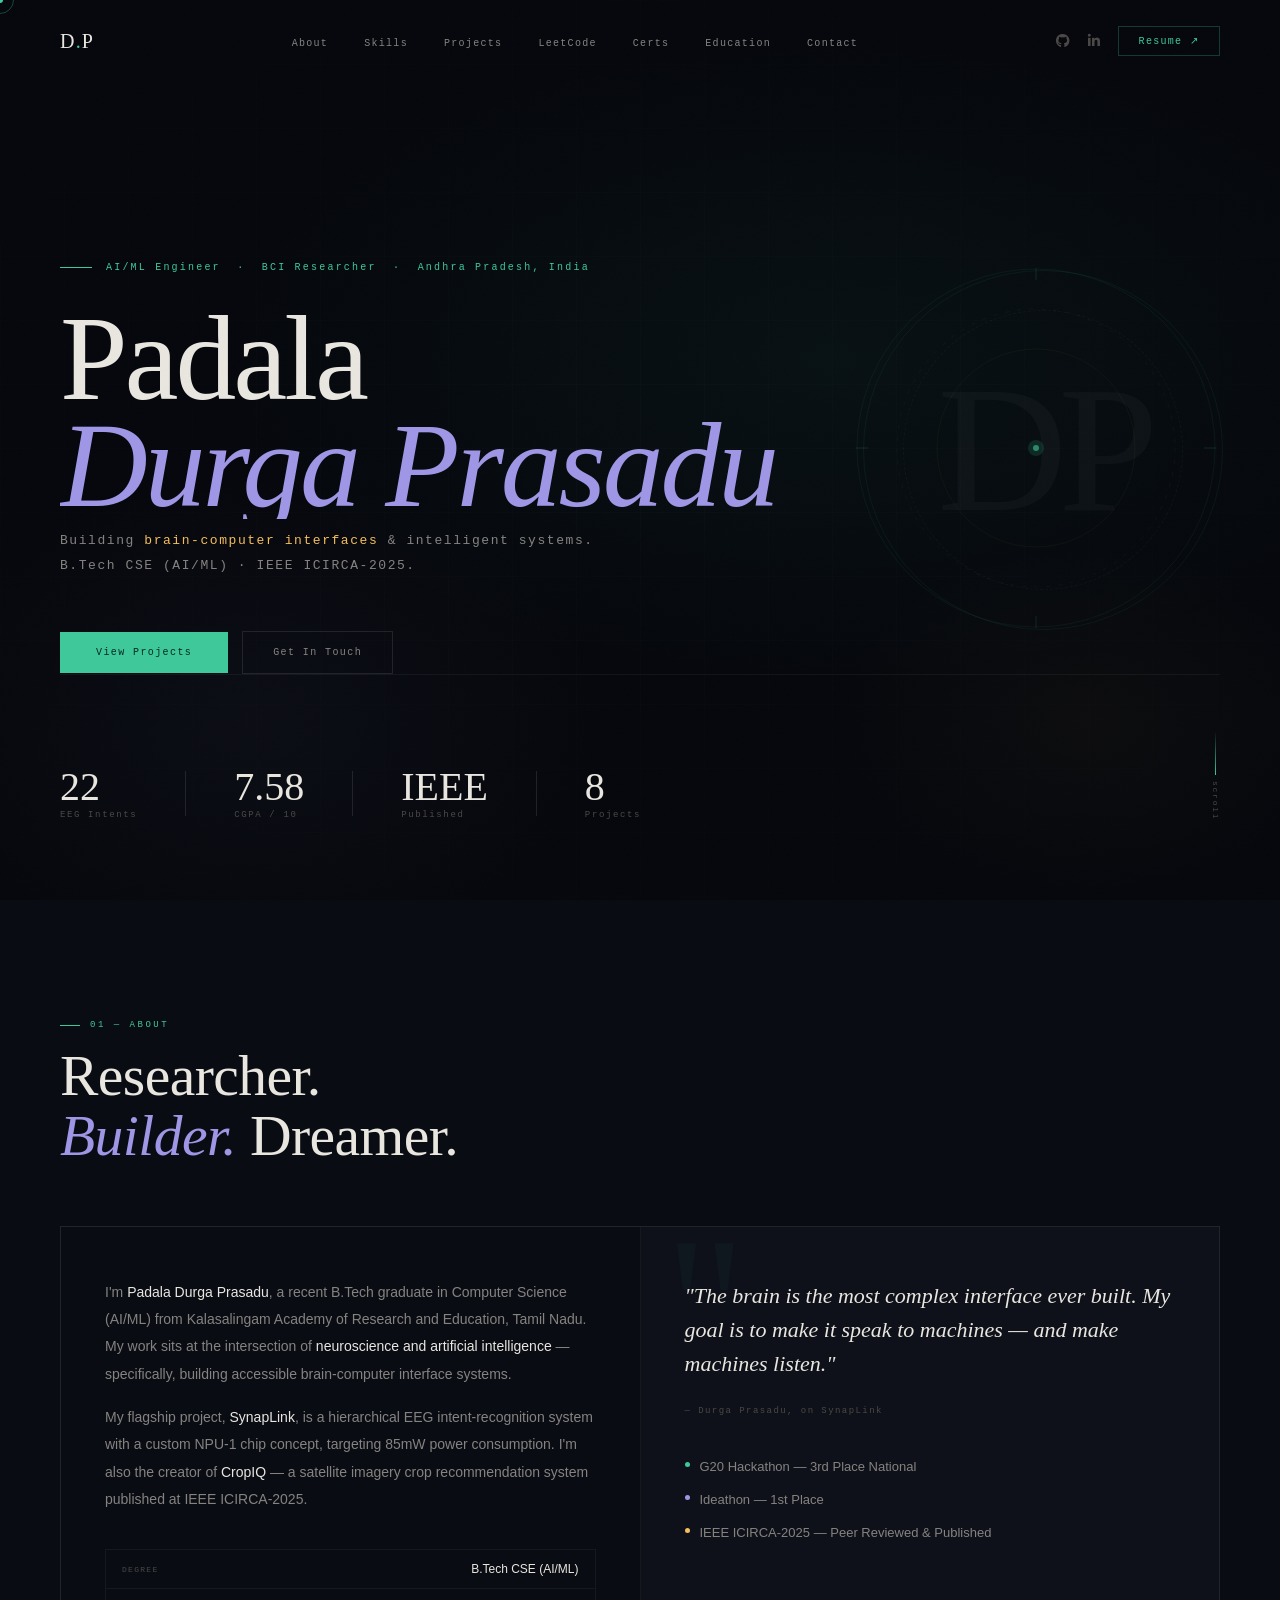
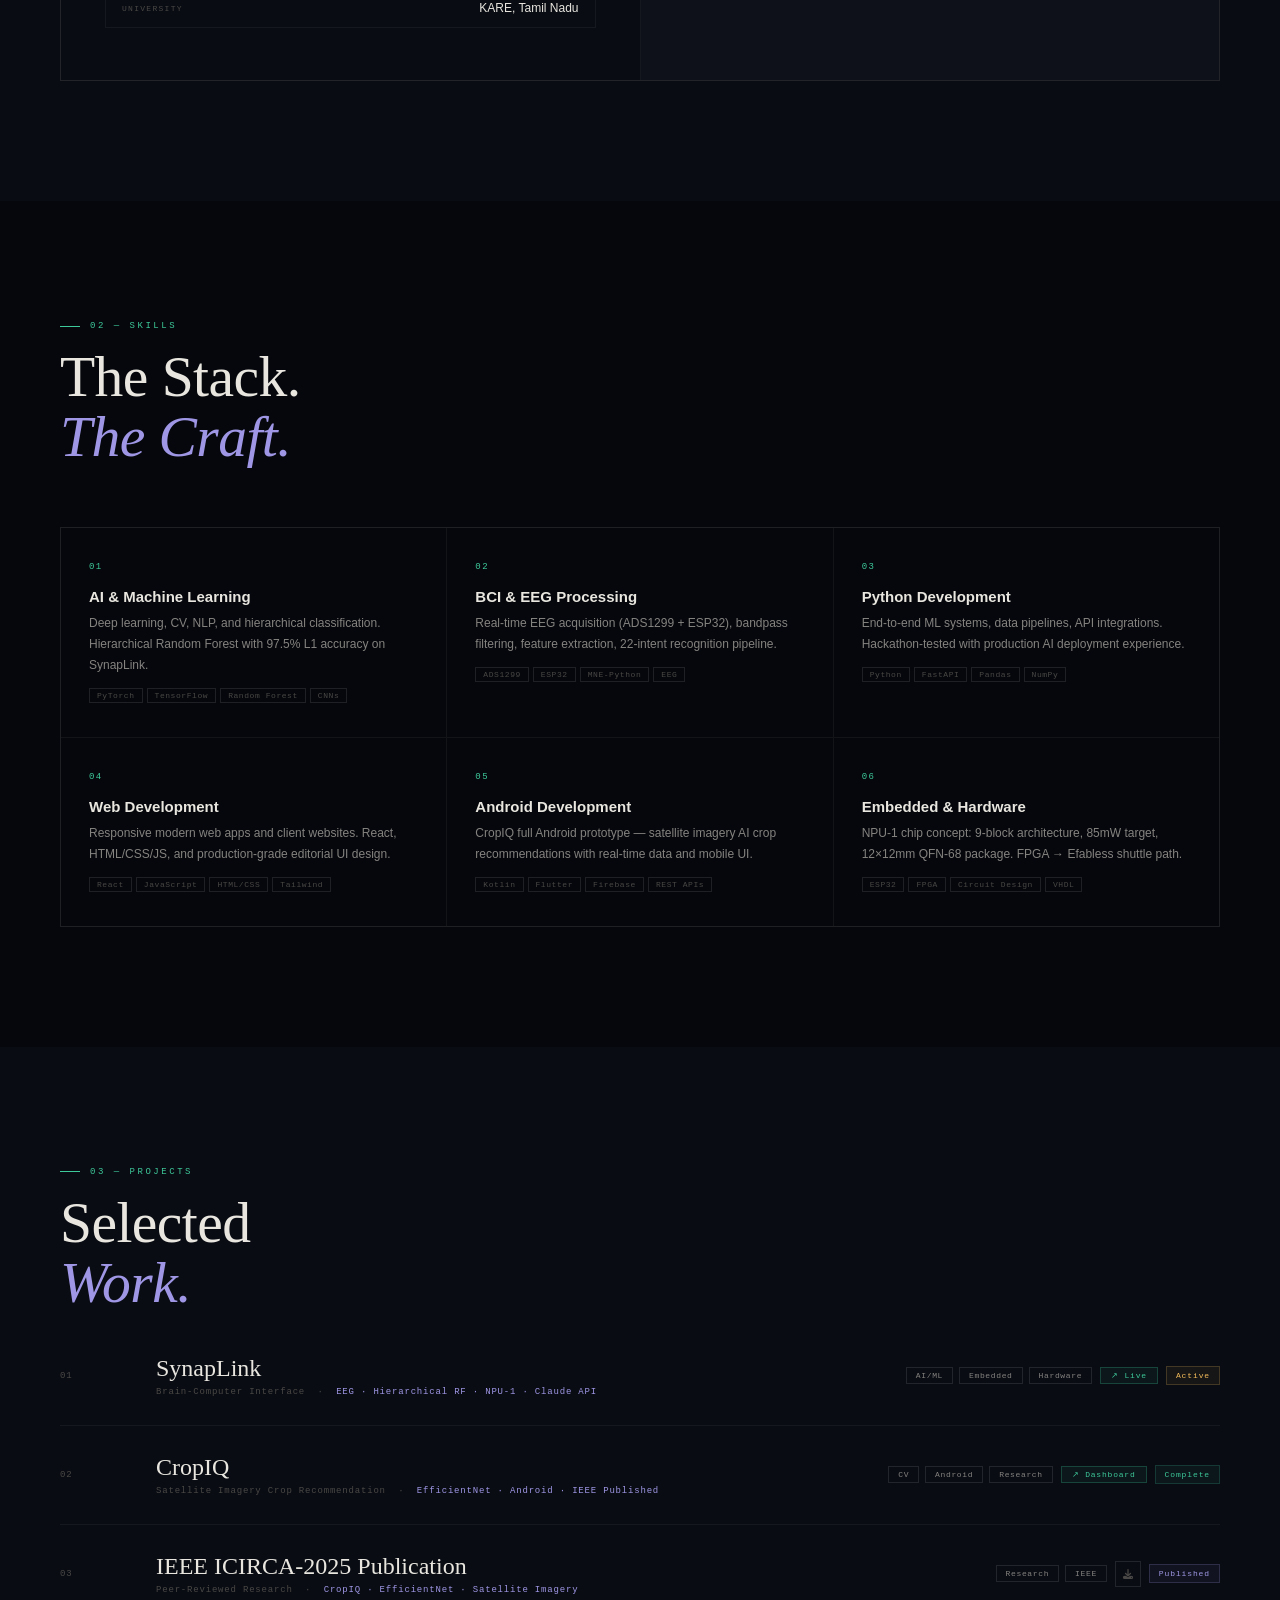
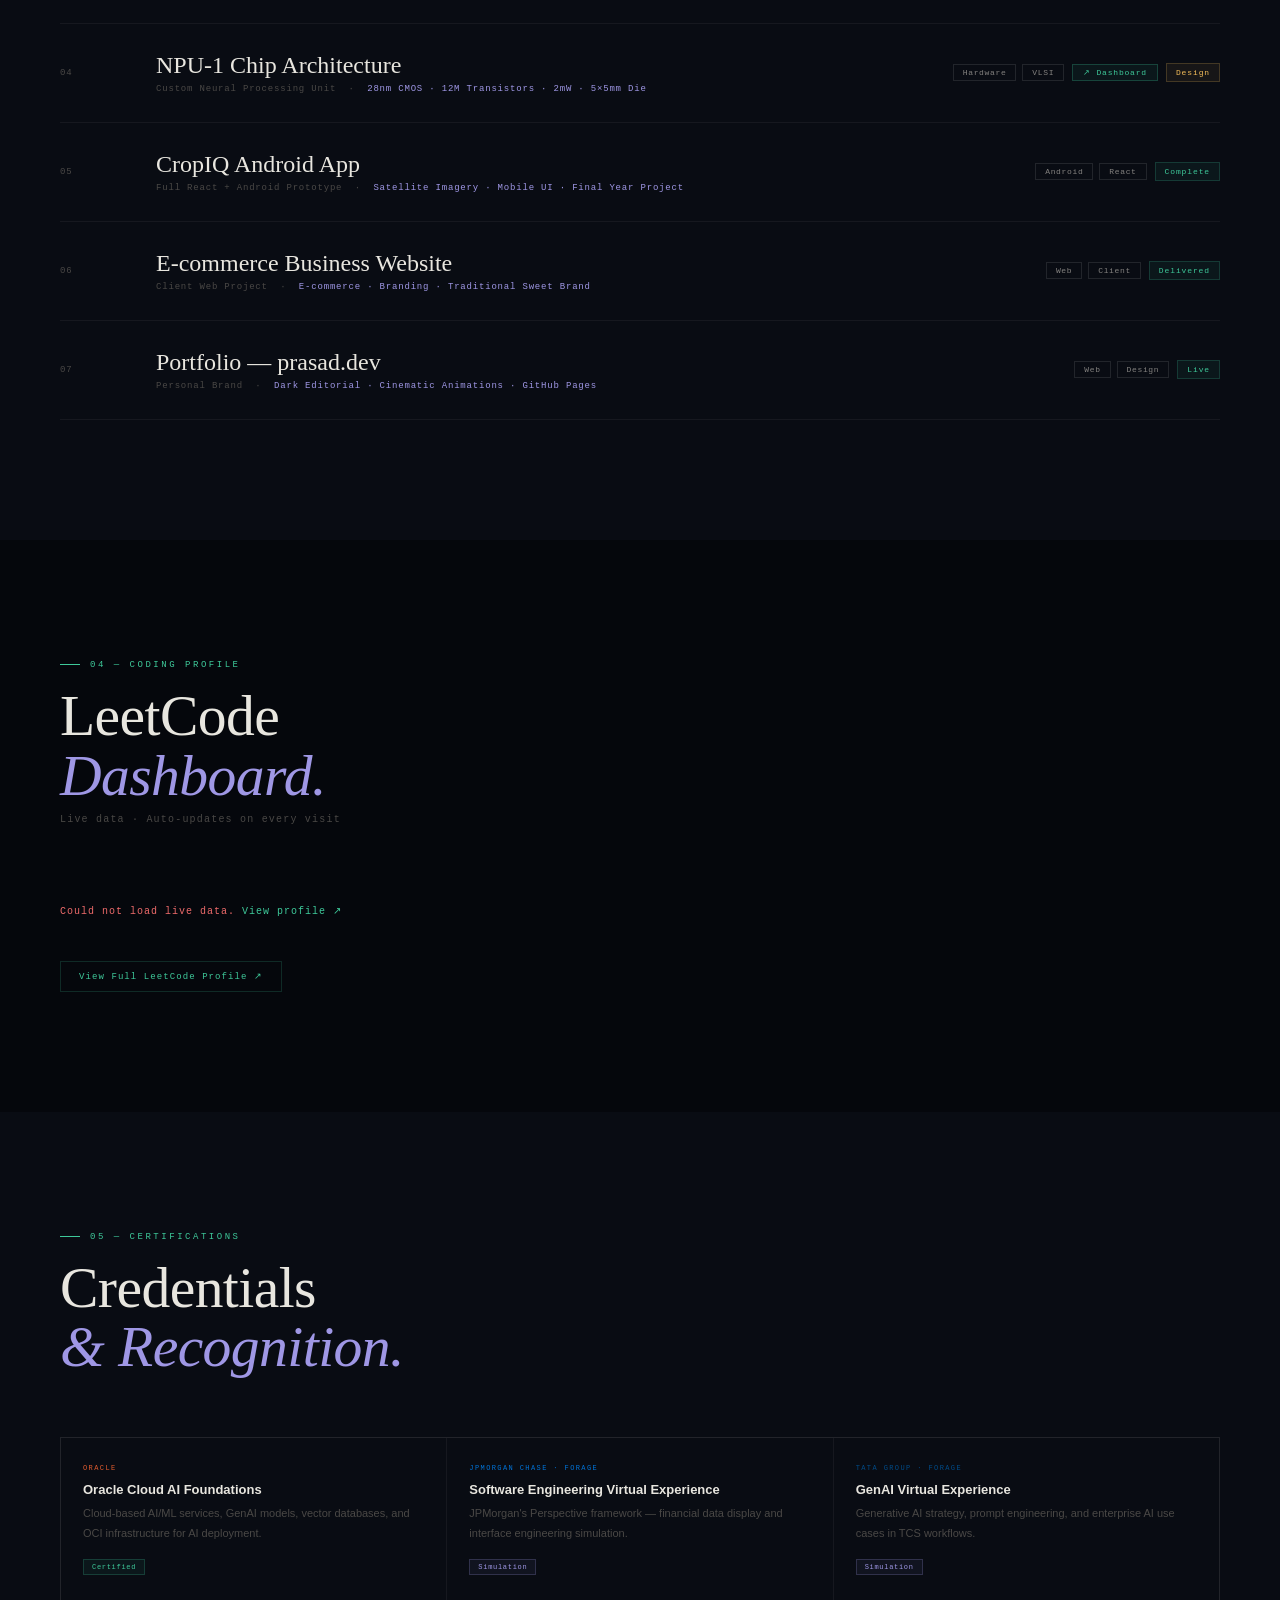
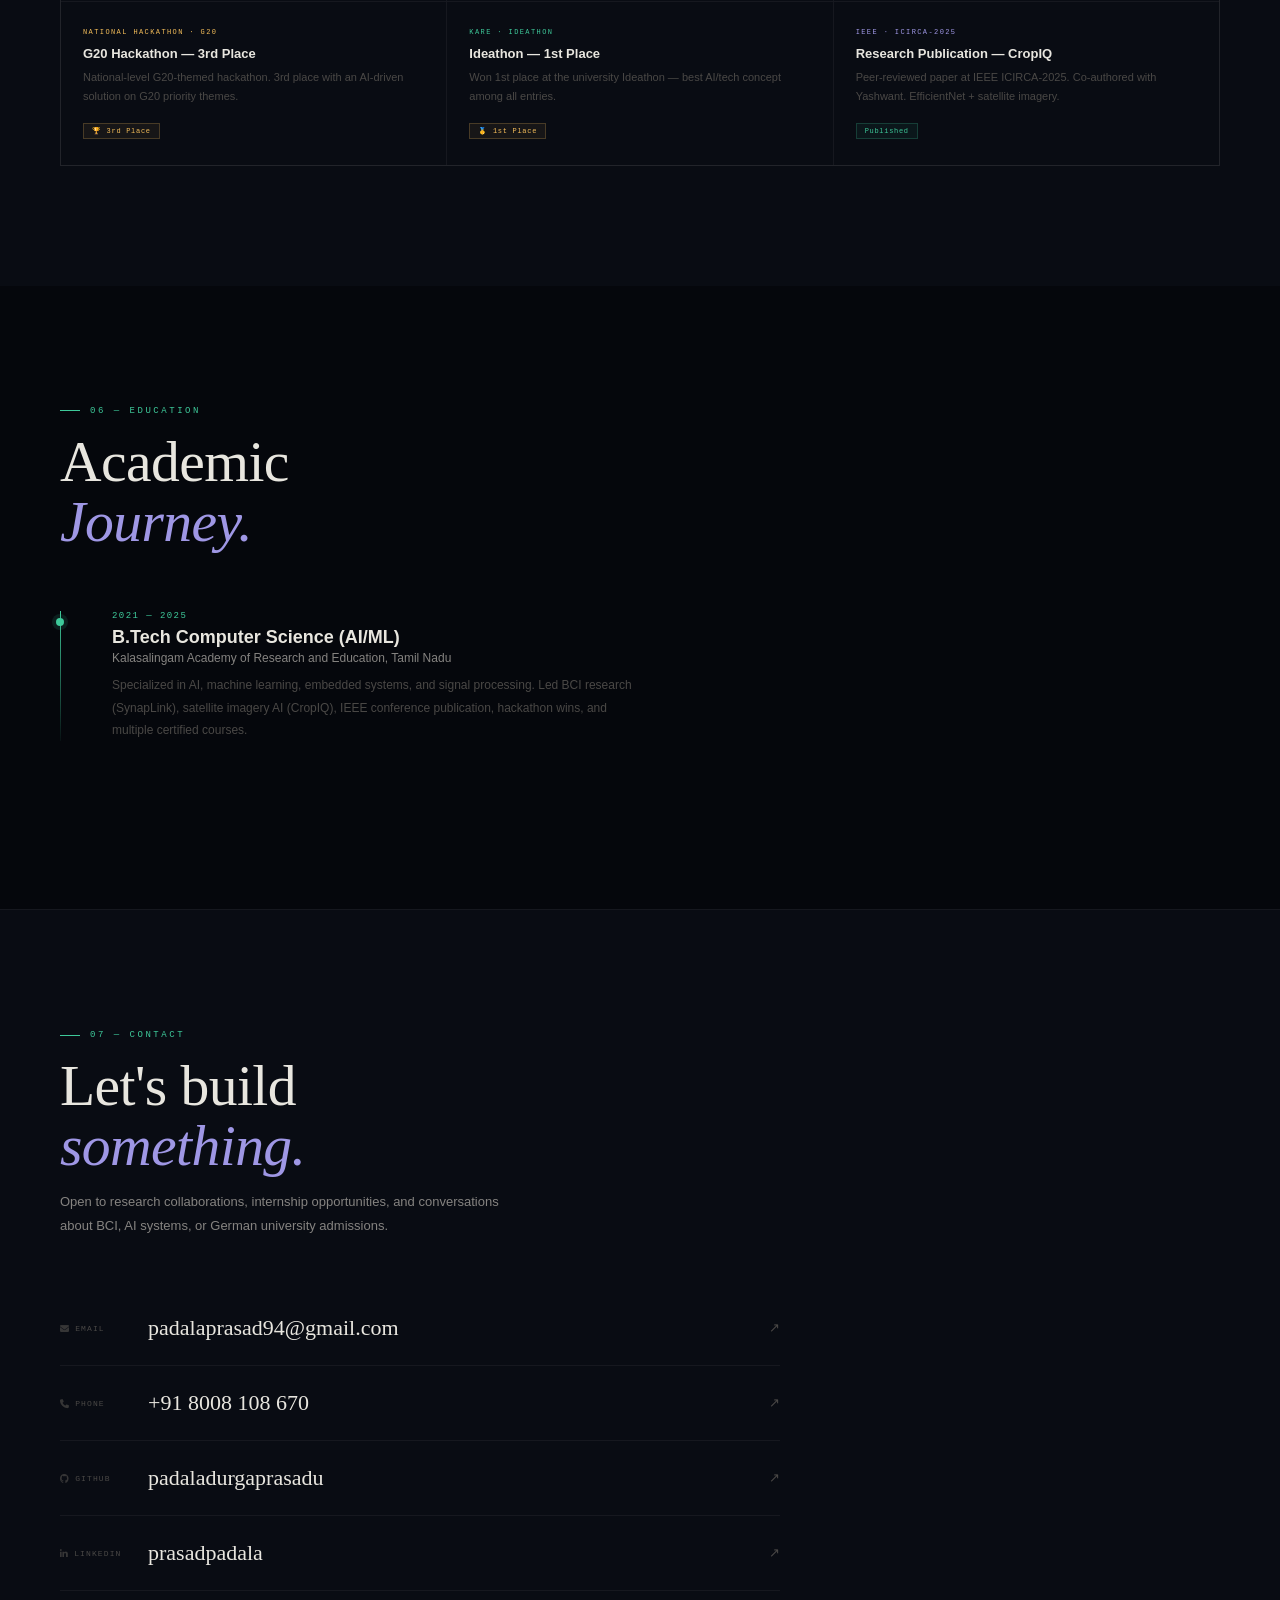
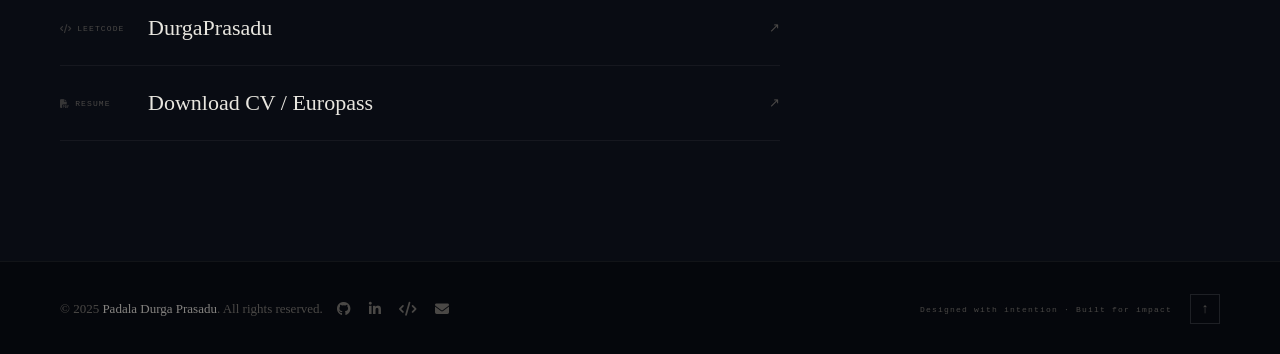
==== commit 6e731ccf: "Update index.html" ====
--- a/index.html
+++ b/index.html
@@ -252,7 +252,7 @@
     <div id="lcWrap" class="lc-wrap reveal rd3">
       <div class="lc-loading">⟳ &nbsp;Fetching live LeetCode stats...</div>
     </div>
-    <a href="https://leetcode.com/u/DurgaPrasadu/" target="_blank" rel="noopener" class="lc-profile-link reveal rd4">
+    <a href="https://leetcode.com/u/PadalaDurgaPrasad/" target="_blank" rel="noopener" class="lc-profile-link reveal rd4">
       View Full LeetCode Profile ↗
     </a>
   </section>
@@ -338,4 +338,4 @@
 
   <script src="script.js" defer></script>
 </body>
-</html>+</html>
--- a/style.css
+++ b/style.css
@@ -1,1108 +1,803 @@
-/* ============================================================
-   PRASAD.DEV — Portfolio Stylesheet
-   Author: Padala Durga Prasadu
-   ============================================================ */
-
-/* ---- VARIABLES ---- */
-:root {
-  --bg:     #06080D;
-  --bg2:    #0A0D14;
-  --bg3:    #10131B;
-  --bg4:    #161A24;
-
-  --accent:  #4ECFA0;
-  --accent2: #A89FE8;
-  --accent3: #F7C46A;
-  --accent4: #F07070;
-
-  --text:  #EAE8E2;
-  --text2: #98969090;
-  --text3: #525050;
-
-  --border:  rgba(255,255,255,0.055);
-  --border2: rgba(255,255,255,0.11);
-
-  --mono:  'DM Mono', monospace;
-  --serif: 'Cormorant Garamond', serif;
-  --sans:  'Syne', sans-serif;
-
-  --ease: cubic-bezier(0.16, 1, 0.3, 1);
-}
-
-/* ---- RESET ---- */
-*, *::before, *::after {
-  margin: 0; padding: 0;
-  box-sizing: border-box;
-}
-html { scroll-behavior: smooth; }
-body {
-  background: var(--bg);
-  color: var(--text);
-  font-family: var(--sans);
-  overflow-x: hidden;
-  cursor: none;
-}
-a { text-decoration: none; color: inherit; }
-img { display: block; max-width: 100%; }
-
-/* ---- NOISE OVERLAY ---- */
-body::after {
-  content: '';
-  position: fixed; inset: 0;
-  background-image: url("data:image/svg+xml,%3Csvg viewBox='0 0 200 200' xmlns='http://www.w3.org/2000/svg'%3E%3Cfilter id='n'%3E%3CfeTurbulence type='fractalNoise' baseFrequency='.85' numOctaves='4' stitchTiles='stitch'/%3E%3C/filter%3E%3Crect width='100%25' height='100%25' filter='url(%23n)' opacity='.035'/%3E%3C/svg%3E");
-  background-size: 180px;
-  pointer-events: none;
-  z-index: 1000;
-  opacity: 0.45;
-}
-
-/* ============================================================
-   CURSOR
-   ============================================================ */
-#cur {
-  position: fixed;
-  width: 7px; height: 7px;
-  background: var(--accent);
-  border-radius: 50%;
-  pointer-events: none;
-  z-index: 9999;
-  transform: translate(-50%, -50%);
-  mix-blend-mode: screen;
-  transition: transform 0.15s;
-}
-#cur-r {
-  position: fixed;
-  width: 30px; height: 30px;
-  border: 1px solid rgba(78, 207, 160, 0.35);
-  border-radius: 50%;
-  pointer-events: none;
-  z-index: 9998;
-  transform: translate(-50%, -50%);
-  transition: width 0.3s var(--ease), height 0.3s var(--ease), border-color 0.3s;
-}
-body.hovering #cur-r { width: 50px; height: 50px; border-color: rgba(78, 207, 160, 0.6); }
-body.hovering #cur  { transform: translate(-50%, -50%) scale(1.5); }
-
-/* ============================================================
-   NAVIGATION
-   ============================================================ */
-nav {
-  position: fixed; top: 0; left: 0; right: 0;
-  z-index: 500;
-  padding: 28px 64px;
-  display: flex; align-items: center; justify-content: space-between;
-  transition: background 0.5s, border-color 0.5s, padding 0.4s;
-}
-nav.sc {
-  background: rgba(6, 8, 13, 0.95);
-  border-bottom: 1px solid var(--border);
-  padding: 16px 64px;
-  backdrop-filter: blur(18px);
-}
-.nav-logo {
-  font-family: var(--serif);
-  font-size: 22px; font-weight: 300;
-  letter-spacing: 0.06em;
-  opacity: 0;
-  animation: fU 0.8s 0.15s forwards;
-}
-.nav-logo span { color: var(--accent); }
-
-.nav-links {
-  display: flex; gap: 40px;
-  list-style: none;
-  opacity: 0;
-  animation: fU 0.8s 0.35s forwards;
-}
-.nav-links a {
-  font-family: var(--mono);
-  font-size: 11px; color: var(--text2);
-  letter-spacing: 0.12em;
-  transition: color 0.25s;
-  position: relative;
-}
-.nav-links a::after {
-  content: '';
-  position: absolute; bottom: -4px; left: 0;
-  width: 0; height: 1px;
-  background: var(--accent);
-  transition: width 0.3s;
-}
-.nav-links a:hover { color: var(--accent); }
-.nav-links a:hover::after { width: 100%; }
-
-.nav-cv {
-  font-family: var(--mono);
-  font-size: 10px; color: var(--accent);
-  border: 1px solid rgba(78, 207, 160, 0.28);
-  padding: 9px 22px;
-  letter-spacing: 0.13em;
-  transition: background 0.25s;
-  opacity: 0;
-  animation: fU 0.8s 0.5s forwards;
-}
-.nav-cv:hover { background: rgba(78, 207, 160, 0.1); }
-
-/* ============================================================
-   HERO
-   ============================================================ */
-#hero {
-  min-height: 100vh;
-  display: flex; flex-direction: column; justify-content: flex-end;
-  padding: 0 64px 88px;
-  position: relative;
-  overflow: hidden;
-}
-
-/* --- hero backgrounds --- */
-.h-bg {
-  position: absolute; inset: 0;
-  background:
-    radial-gradient(ellipse 90% 65% at 68% 38%, rgba(78,207,160,.055) 0%, transparent 62%),
-    radial-gradient(ellipse 55% 45% at 18% 75%, rgba(168,159,232,.048) 0%, transparent 58%);
-}
-.h-grid {
-  position: absolute; inset: 0;
-  background-image:
-    linear-gradient(rgba(255,255,255,.018) 1px, transparent 1px),
-    linear-gradient(90deg, rgba(255,255,255,.018) 1px, transparent 1px);
-  background-size: 70px 70px;
-  mask-image: radial-gradient(ellipse 85% 75% at 50% 50%, black, transparent);
-}
-.h-ring {
-  position: absolute;
-  right: 8%; top: 50%; transform: translateY(-50%);
-  width: 400px; height: 400px;
-  border: 1px solid rgba(78,207,160,.06);
-  border-radius: 50%;
-  animation: spinRing 42s linear infinite;
-}
-.h-ring2 {
-  position: absolute;
-  right: 11%; top: 50%; transform: translateY(-50%);
-  width: 290px; height: 290px;
-  border: 1px dashed rgba(168,159,232,.055);
-  border-radius: 50%;
-  animation: spinRing 30s linear infinite reverse;
-}
-
-/* --- hero photo --- */
-.h-photo-wrap {
-  position: absolute;
-  right: 64px; top: 50%;
-  transform: translateY(-50%);
-  z-index: 3;
-  opacity: 0;
-  animation: fIn 1.2s 1.6s forwards;
-}
-.h-photo-frame {
-  position: relative;
-  width: 300px; height: 380px;
-}
-.h-photo-frame::before {
-  content: '';
-  position: absolute;
-  inset: -1px;
-  border: 1px solid rgba(78,207,160,.2);
-  z-index: 2;
-}
-.h-photo-frame::after {
-  content: '';
-  position: absolute;
-  bottom: -12px; right: -12px;
-  width: 100%; height: 100%;
-  border: 1px solid rgba(168,159,232,.15);
-  z-index: 0;
-}
-.h-photo-frame img {
-  width: 100%; height: 100%;
-  object-fit: cover;
-  object-position: top center;
-  filter: grayscale(20%) contrast(1.05);
-  position: relative; z-index: 1;
-}
-.h-photo-tag {
-  position: absolute;
-  bottom: -36px; left: 0;
-  font-family: var(--mono);
-  font-size: 9px; color: var(--text3);
-  letter-spacing: 0.16em;
-}
-
-/* --- hero text --- */
-.h-eye {
-  font-family: var(--mono);
-  font-size: 10px; color: var(--accent);
-  letter-spacing: 0.22em;
-  margin-bottom: 36px;
-  display: flex; align-items: center; gap: 14px;
-  opacity: 0; animation: fU 0.9s 0.6s forwards;
-  position: relative; z-index: 4;
-}
-.h-eye::before {
-  content: '';
-  width: 36px; height: 1px;
-  background: var(--accent);
-}
-.h-name {
-  font-family: var(--serif);
-  font-size: clamp(64px, 9vw, 136px);
-  font-weight: 300;
-  line-height: 0.88;
-  letter-spacing: -0.02em;
-  margin-bottom: 14px;
-  overflow: hidden;
-  position: relative; z-index: 4;
-}
-.h-nl {
-  display: block;
-  opacity: 0; transform: translateY(105%);
-  animation: sU 1s var(--ease) forwards;
-}
-.h-nl:nth-child(1) { animation-delay: 0.68s; }
-.h-nl:nth-child(2) { animation-delay: 0.84s; color: var(--accent2); font-style: italic; }
-
-.h-desc {
-  font-size: clamp(13px, 1.5vw, 17px);
-  color: var(--text2);
-  line-height: 1.9;
-  margin-bottom: 60px;
-  max-width: 520px;
-  opacity: 0; animation: fU 1s 1.1s forwards;
-  letter-spacing: 0.02em;
-  position: relative; z-index: 4;
-}
-.h-desc em { color: var(--accent3); font-style: normal; }
-
-.h-acts {
-  display: flex; gap: 18px; align-items: center;
-  opacity: 0; animation: fU 0.9s 1.3s forwards;
-  position: relative; z-index: 4;
-}
-
-.btn-p {
-  background: var(--accent);
-  color: #042820;
-  font-family: var(--mono);
-  font-size: 11px; font-weight: 500;
-  letter-spacing: 0.13em;
-  padding: 16px 38px;
-  transition: transform 0.25s, box-shadow 0.25s;
-  display: inline-block;
-}
-.btn-p:hover {
-  transform: translateY(-3px);
-  box-shadow: 0 14px 44px rgba(78,207,160,.22);
-}
-.btn-g {
-  color: var(--text2);
-  font-family: var(--mono);
-  font-size: 11px;
-  letter-spacing: 0.13em;
-  padding: 16px 32px;
-  border: 1px solid var(--border2);
-  transition: color 0.25s, border-color 0.25s;
-  display: inline-block;
-}
-.btn-g:hover { color: var(--text); border-color: rgba(255,255,255,.28); }
-
-/* hero stats */
-.h-stats {
-  position: absolute;
-  left: 64px; bottom: 88px;
-  display: flex; gap: 52px;
-  opacity: 0; animation: fU 0.9s 1.5s forwards;
-  z-index: 4;
-}
-.s-item { text-align: left; }
-.s-num {
-  font-family: var(--serif);
-  font-size: 44px; font-weight: 300;
-  color: var(--text); line-height: 1;
-  display: block;
-}
-.s-lbl {
-  font-family: var(--mono);
-  font-size: 9px; color: var(--text3);
-  letter-spacing: 0.18em;
-  display: block; margin-top: 3px;
-}
-.s-divider {
-  width: 1px; background: var(--border2);
-  align-self: stretch; margin: 4px 0;
-}
-
-/* scroll indicator */
-.scroll-ind {
-  position: absolute; bottom: 44px; left: 50%;
-  transform: translateX(-50%);
-  display: flex; flex-direction: column; align-items: center; gap: 8px;
-  opacity: 0; animation: fIn 1s 2.1s forwards;
-}
-.scroll-l {
-  width: 1px; height: 50px;
-  background: linear-gradient(to bottom, transparent, var(--accent));
-  animation: sPulse 2.2s 2.6s infinite;
-}
-.scroll-t {
-  font-family: var(--mono); font-size: 8px;
-  color: var(--text3); letter-spacing: 0.22em;
-  writing-mode: vertical-rl;
-}
-
-/* ============================================================
-   SHARED SECTION STYLES
-   ============================================================ */
-section { position: relative; z-index: 2; }
-.sp { padding: 130px 64px; }
-
-.s-tag {
-  font-family: var(--mono);
-  font-size: 10px; color: var(--accent);
-  letter-spacing: 0.26em; margin-bottom: 18px;
-  display: flex; align-items: center; gap: 12px;
-}
-.s-tag::before { content: ''; width: 22px; height: 1px; background: var(--accent); }
-
-.s-title {
-  font-family: var(--serif);
-  font-size: clamp(36px, 5vw, 68px);
-  font-weight: 300; line-height: 1.04;
-  letter-spacing: -0.01em; margin-bottom: 16px;
-}
-.s-title em { font-style: italic; color: var(--accent2); }
-
-/* reveal animation */
-.reveal {
-  opacity: 0; transform: translateY(30px);
-  transition: opacity 0.85s var(--ease), transform 0.85s var(--ease);
-}
-.reveal.vis { opacity: 1; transform: none; }
-.rd1 { transition-delay: 0.1s; }
-.rd2 { transition-delay: 0.22s; }
-.rd3 { transition-delay: 0.34s; }
-.rd4 { transition-delay: 0.46s; }
-
-/* ============================================================
-   ABOUT
-   ============================================================ */
-#about { background: var(--bg2); }
-
-.about-g {
-  display: grid;
-  grid-template-columns: 1fr 1fr;
-  gap: 80px; align-items: start;
-  margin-top: 64px;
-}
-
-/* about photo column */
-.about-photo {
-  position: relative;
-  align-self: center;
-}
-.about-photo-frame {
-  position: relative;
-  width: 100%; max-width: 380px;
-  aspect-ratio: 3/4;
-  overflow: hidden;
-}
-.about-photo-frame::before {
-  content: '';
-  position: absolute; inset: 0;
-  border: 1px solid rgba(78,207,160,.18);
-  z-index: 2; pointer-events: none;
-}
-.about-photo-frame::after {
-  content: '';
-  position: absolute;
-  bottom: -14px; right: -14px;
-  width: 100%; height: 100%;
-  border: 1px solid rgba(168,159,232,.12);
-  z-index: 0;
-}
-.about-photo-frame img {
-  width: 100%; height: 100%;
-  object-fit: cover; object-position: top center;
-  filter: grayscale(15%) contrast(1.05) brightness(0.92);
-  position: relative; z-index: 1;
-  transition: filter 0.5s, transform 0.6s var(--ease);
-}
-.about-photo-frame:hover img {
-  filter: grayscale(0%) contrast(1.05) brightness(1);
-  transform: scale(1.03);
-}
-.about-photo-label {
-  position: absolute;
-  bottom: -44px; left: 0;
-  font-family: var(--mono);
-  font-size: 9px; color: var(--text3);
-  letter-spacing: 0.16em;
-}
-.about-photo-badge {
-  position: absolute;
-  top: 20px; right: -20px; z-index: 5;
-  background: var(--bg3);
-  border: 1px solid var(--border2);
-  padding: 14px 18px;
-  text-align: center;
-  box-shadow: 0 8px 32px rgba(0,0,0,.5);
-}
-.about-photo-badge .b-num {
-  font-family: var(--serif);
-  font-size: 28px; font-weight: 300;
-  color: var(--accent); line-height: 1;
-  display: block;
-}
-.about-photo-badge .b-lbl {
-  font-family: var(--mono);
-  font-size: 8px; color: var(--text3);
-  letter-spacing: 0.14em; display: block;
-  margin-top: 3px;
-}
-
-.about-content p {
-  font-size: 14px; color: var(--text2);
-  line-height: 1.95; margin-bottom: 18px;
-}
-.about-content p strong { color: var(--text); font-weight: 500; }
-
-.drows {
-  display: flex; flex-direction: column;
-  border: 1px solid var(--border);
-  margin-top: 40px;
-}
-.dr {
-  display: flex; justify-content: space-between; align-items: center;
-  padding: 13px 18px;
-  border-bottom: 1px solid var(--border);
-  transition: background 0.2s;
-}
-.dr:last-child { border-bottom: none; }
-.dr:hover { background: var(--bg3); }
-.dr-lbl {
-  font-family: var(--mono);
-  font-size: 9px; color: var(--text3); letter-spacing: 0.16em;
-}
-.dr-val {
-  font-family: var(--sans);
-  font-size: 13px; color: var(--text); font-weight: 500;
-}
-.bdg {
-  font-family: var(--mono); font-size: 9px;
-  letter-spacing: 0.1em; padding: 3px 10px;
-  background: rgba(78,207,160,.09);
-  color: var(--accent);
-  border: 1px solid rgba(78,207,160,.2);
-}
-
-/* about highlight card */
-.a-hi {
-  background: var(--bg3);
-  border: 1px solid var(--border);
-  padding: 40px; position: relative; overflow: hidden;
-}
-.a-hi::before {
-  content: '';
-  position: absolute; top: 0; left: 0;
-  width: 2px; height: 100%;
-  background: linear-gradient(to bottom, var(--accent), transparent);
-}
-.a-hi blockquote {
-  font-family: var(--serif);
-  font-size: 20px; font-weight: 300;
-  color: var(--text); line-height: 1.55;
-  font-style: italic; margin-bottom: 18px;
-}
-.a-hi cite {
-  font-family: var(--mono); font-size: 9px;
-  color: var(--text3); letter-spacing: 0.16em; font-style: normal;
-}
-.achvs { display: flex; flex-direction: column; gap: 13px; margin-top: 36px; }
-.achv  { display: flex; gap: 11px; align-items: flex-start; }
-.achv-dot {
-  width: 5px; height: 5px;
-  border-radius: 50%; flex-shrink: 0; margin-top: 5px;
-}
-.achv-t {
-  font-family: var(--sans);
-  font-size: 13px; color: var(--text2); line-height: 1.6;
-}
-
-/* ============================================================
-   SKILLS
-   ============================================================ */
-#skills { background: var(--bg); }
-
-.sk-g {
-  display: grid;
-  grid-template-columns: repeat(3, 1fr);
-  gap: 1px;
-  background: var(--border);
-  border: 1px solid var(--border);
-  margin-top: 64px;
-}
-.sk-c {
-  background: var(--bg);
-  padding: 36px 30px;
-  position: relative; overflow: hidden;
-  transition: background 0.3s;
-}
-.sk-c:hover { background: var(--bg3); }
-.sk-c::after {
-  content: '';
-  position: absolute; bottom: 0; left: 0;
-  width: 0; height: 1px;
-  background: var(--accent);
-  transition: width 0.55s var(--ease);
-}
-.sk-c:hover::after { width: 100%; }
-.sk-i {
-  font-family: var(--mono); font-size: 10px;
-  color: var(--accent); letter-spacing: 0.16em;
-  margin-bottom: 16px; display: block;
-}
-.sk-n {
-  font-family: var(--sans); font-size: 16px;
-  font-weight: 600; color: var(--text);
-  margin-bottom: 9px;
-}
-.sk-d {
-  font-family: var(--sans); font-size: 12px;
-  color: var(--text2); line-height: 1.75;
-}
-.sk-tags { display: flex; flex-wrap: wrap; gap: 5px; margin-top: 13px; }
-.sk-tag {
-  font-family: var(--mono); font-size: 8px;
-  color: var(--text3); letter-spacing: 0.08em;
-  padding: 2px 8px;
-  border: 1px solid var(--border2);
-}
-
-/* ============================================================
-   PROJECTS
-   ============================================================ */
-#projects { background: var(--bg2); }
-
-.proj-l { display: flex; flex-direction: column; }
-.p-item {
-  display: grid;
-  grid-template-columns: 72px 1fr auto;
-  gap: 36px; align-items: center;
-  padding: 30px 0;
-  border-bottom: 1px solid var(--border);
-  position: relative;
-  transition: padding-left 0.4s var(--ease);
-}
-.p-item::before {
-  content: '';
-  position: absolute; left: -64px; top: 0;
-  width: 0; height: 100%;
-  background: linear-gradient(to right, rgba(78,207,160,.04), transparent);
-  transition: width 0.5s;
-}
-.p-item:hover::before { width: calc(100% + 128px); }
-.p-item:hover { padding-left: 14px; }
-.p-num {
-  font-family: var(--mono); font-size: 10px;
-  color: var(--text3); letter-spacing: 0.1em;
-}
-.p-name {
-  font-family: var(--serif); font-size: 26px;
-  font-weight: 300; color: var(--text);
-  margin-bottom: 6px;
-  transition: color 0.25s;
-}
-.p-item:hover .p-name { color: var(--accent); }
-.p-meta {
-  font-family: var(--mono); font-size: 10px;
-  color: var(--text3); letter-spacing: 0.1em;
-}
-.p-meta span { color: var(--accent2); }
-.p-right { display: flex; gap: 10px; align-items: center; }
-.p-tags  { display: flex; gap: 7px; flex-wrap: wrap; }
-.p-tag {
-  font-family: var(--mono); font-size: 8px;
-  color: var(--text2); padding: 3px 10px;
-  border: 1px solid var(--border2);
-  letter-spacing: 0.09em;
-  transition: color 0.25s, border-color 0.25s;
-}
-.p-item:hover .p-tag {
-  color: var(--accent2);
-  border-color: rgba(168,159,232,.22);
-}
-.st {
-  font-family: var(--mono); font-size: 8px;
-  letter-spacing: 0.12em; padding: 4px 10px;
-  white-space: nowrap;
-}
-.st-done { color: var(--accent);  border: 1px solid rgba(78,207,160,.22);  background: rgba(78,207,160,.06); }
-.st-on   { color: var(--accent3); border: 1px solid rgba(247,196,106,.22); background: rgba(247,196,106,.06); }
-.st-pub  { color: var(--accent2); border: 1px solid rgba(168,159,232,.22); background: rgba(168,159,232,.06); }
-
-/* ============================================================
-   LEETCODE DASHBOARD
-   ============================================================ */
-#leetcode { background: var(--bg); }
-
-.lc-wrap { margin-top: 64px; }
-.lc-loading {
-  font-family: var(--mono); font-size: 11px;
-  color: var(--text3); letter-spacing: 0.1em;
-  padding: 60px 0; text-align: center;
-  animation: pulse 1.8s infinite;
-}
-.lc-error {
-  font-family: var(--mono); font-size: 10px;
-  color: var(--accent4); letter-spacing: 0.1em;
-  padding: 20px 0;
-}
-
-.lc-top {
-  display: grid; grid-template-columns: 1fr 1fr 1fr;
-  gap: 1px; background: var(--border);
-  border: 1px solid var(--border);
-  margin-bottom: 1px;
-}
-.lc-stat {
-  background: var(--bg);
-  padding: 32px 28px;
-  transition: background 0.3s;
-}
-.lc-stat:hover { background: var(--bg3); }
-.lc-stat-label {
-  font-family: var(--mono); font-size: 9px;
-  color: var(--text3); letter-spacing: 0.18em;
-  margin-bottom: 10px; display: block;
-}
-.lc-stat-val {
-  font-family: var(--serif); font-size: 56px;
-  font-weight: 300; line-height: 1;
-  color: var(--text); display: block;
-}
-.lc-stat-sub {
-  font-family: var(--mono); font-size: 9px;
-  color: var(--text3); letter-spacing: 0.1em;
-  margin-top: 6px; display: block;
-}
-.lc-stat.easy   .lc-stat-val { color: var(--accent); }
-.lc-stat.medium .lc-stat-val { color: var(--accent3); }
-.lc-stat.hard   .lc-stat-val { color: var(--accent4); }
-
-.lc-mid {
-  display: grid; grid-template-columns: 1fr 1fr;
-  gap: 1px; background: var(--border);
-  border: 1px solid var(--border);
-  border-top: none; margin-bottom: 1px;
-}
-.lc-card {
-  background: var(--bg); padding: 36px 30px;
-}
-.lc-card-title {
-  font-family: var(--mono); font-size: 9px;
-  color: var(--accent); letter-spacing: 0.2em;
-  margin-bottom: 24px;
-  display: flex; align-items: center; gap: 10px;
-}
-.lc-card-title::before {
-  content: ''; width: 18px; height: 1px;
-  background: var(--accent);
-}
-
-/* donut */
-.donut-wrap {
-  display: flex; align-items: center; gap: 32px;
-}
-.donut-svg { flex-shrink: 0; overflow: visible; }
-.donut-legend {
-  display: flex; flex-direction: column; gap: 11px; flex: 1;
-}
-.dl-row {
-  display: flex; align-items: center;
-  justify-content: space-between; gap: 10px;
-}
-.dl-dot { width: 6px; height: 6px; border-radius: 50%; flex-shrink: 0; }
-.dl-lbl {
-  font-family: var(--mono); font-size: 10px;
-  color: var(--text2); letter-spacing: 0.08em; flex: 1;
-}
-.dl-val {
-  font-family: var(--mono); font-size: 10px;
-  color: var(--text); font-weight: 500;
-}
-
-/* topic bars */
-.topic-bars  { display: flex; flex-direction: column; gap: 11px; }
-.tb-row      { display: flex; align-items: center; gap: 11px; }
-.tb-lbl {
-  font-family: var(--mono); font-size: 9px;
-  color: var(--text2); letter-spacing: 0.07em;
-  width: 112px; flex-shrink: 0;
-  white-space: nowrap; overflow: hidden; text-overflow: ellipsis;
-}
-.tb-track {
-  flex: 1; height: 3px;
-  background: rgba(255,255,255,.07);
-  border-radius: 2px; overflow: hidden;
-}
-.tb-fill {
-  height: 100%; border-radius: 2px;
-  background: var(--accent);
-  transition: width 1.3s var(--ease);
-}
-.tb-n {
-  font-family: var(--mono); font-size: 9px;
-  color: var(--text3); width: 26px; text-align: right; flex-shrink: 0;
-}
-
-/* heatmap */
-.lc-bot {
-  background: var(--bg);
-  border: 1px solid var(--border);
-  border-top: none; padding: 32px 30px;
-}
-.hm-months-row {
-  display: flex; gap: 3px; margin-bottom: 5px;
-  overflow: hidden;
-}
-.hm-months-row span {
-  font-family: var(--mono); font-size: 8px;
-  color: var(--text3); letter-spacing: 0.05em;
-  width: 14px; text-align: left; flex-shrink: 0;
-}
-.hm-weeks-row { display: flex; gap: 3px; }
-.hm-week { display: flex; flex-direction: column; gap: 3px; }
-.hm-day {
-  width: 11px; height: 11px;
-  border-radius: 2px;
-  background: rgba(255,255,255,.05);
-  transition: background 0.2s;
-}
-.hm-day[data-c="1"] { background: rgba(78,207,160,.18); }
-.hm-day[data-c="2"] { background: rgba(78,207,160,.42); }
-.hm-day[data-c="3"] { background: rgba(78,207,160,.7); }
-.hm-day[data-c="4"] { background: rgba(78,207,160,.95); }
-.hm-day:hover       { outline: 1px solid rgba(78,207,160,.5); }
-
-.hm-legend {
-  display: flex; align-items: center;
-  gap: 7px; margin-top: 12px;
-  font-family: var(--mono); font-size: 9px;
-  color: var(--text3); letter-spacing: 0.1em;
-}
-.hm-legend .hm-day { width: 10px; height: 10px; }
-
-.lc-profile-link {
-  display: inline-flex; align-items: center; gap: 8px;
-  font-family: var(--mono); font-size: 10px;
-  color: var(--accent); letter-spacing: 0.12em;
-  border: 1px solid rgba(78,207,160,.2);
-  padding: 10px 20px;
-  margin-top: 28px;
-  transition: background 0.25s;
-}
-.lc-profile-link:hover { background: rgba(78,207,160,.08); }
-
-/* ============================================================
-   CERTIFICATIONS
-   ============================================================ */
-#certifications { background: var(--bg2); }
-
-.cert-g {
-  display: grid;
-  grid-template-columns: repeat(auto-fill, minmax(300px, 1fr));
-  gap: 1px;
-  background: var(--border);
-  border: 1px solid var(--border);
-  margin-top: 64px;
-}
-.cert-c {
-  background: var(--bg2);
-  padding: 28px 24px;
-  position: relative; overflow: hidden;
-  transition: background 0.3s;
-}
-.cert-c:hover { background: var(--bg3); }
-.cert-c::before {
-  content: '';
-  position: absolute; top: 0; left: 0;
-  width: 2px; height: 0;
-  background: var(--cc, var(--accent));
-  transition: height 0.45s var(--ease);
-}
-.cert-c:hover::before { height: 100%; }
-.cert-iss {
-  font-family: var(--mono); font-size: 8px;
-  color: var(--cc, var(--accent));
-  letter-spacing: 0.2em; margin-bottom: 10px; display: block;
-}
-.cert-nm {
-  font-family: var(--sans); font-size: 14px;
-  font-weight: 600; color: var(--text);
-  margin-bottom: 6px; line-height: 1.4;
-}
-.cert-d {
-  font-family: var(--sans); font-size: 11px;
-  color: var(--text3); line-height: 1.75;
-  margin-bottom: 13px;
-}
-.cert-b {
-  font-family: var(--mono); font-size: 8px;
-  letter-spacing: 0.1em; padding: 3px 9px;
-  border: 1px solid; display: inline-block;
-}
-.cb-v { color: var(--accent);  border-color: rgba(78,207,160,.25);  background: rgba(78,207,160,.06); }
-.cb-s { color: var(--accent2); border-color: rgba(168,159,232,.25); background: rgba(168,159,232,.06); }
-.cb-a { color: var(--accent3); border-color: rgba(247,196,106,.25); background: rgba(247,196,106,.06); }
-
-/* ============================================================
-   EDUCATION
-   ============================================================ */
-#education { background: var(--bg); }
-
-.tl {
-  margin-top: 64px;
-  position: relative; padding-left: 56px;
-}
-.tl::before {
-  content: '';
-  position: absolute; left: 0; top: 0;
-  width: 1px; height: 100%;
-  background: linear-gradient(to bottom, var(--accent), rgba(78,207,160,.06));
-}
-.tl-item { position: relative; margin-bottom: 50px; }
-.tl-dot {
-  position: absolute;
-  left: -60px; top: 7px;
-  width: 8px; height: 8px;
-  border-radius: 50%; background: var(--accent);
-  box-shadow: 0 0 0 4px rgba(78,207,160,.13);
-}
-.tl-d {
-  font-family: var(--mono); font-size: 9px;
-  color: var(--accent); letter-spacing: 0.16em; margin-bottom: 6px;
-}
-.tl-t {
-  font-family: var(--sans); font-size: 19px;
-  font-weight: 600; color: var(--text); margin-bottom: 3px;
-}
-.tl-s {
-  font-family: var(--sans); font-size: 13px;
-  color: var(--text2); margin-bottom: 10px;
-}
-.tl-p {
-  font-family: var(--sans); font-size: 12px;
-  color: var(--text3); line-height: 1.85; max-width: 540px;
-}
-.cgpa-b {
-  display: inline-block;
-  font-family: var(--mono); font-size: 10px;
-  color: var(--accent3);
-  border: 1px solid rgba(247,196,106,.22);
-  background: rgba(247,196,106,.06);
-  padding: 4px 12px; margin-top: 9px; letter-spacing: 0.09em;
-}
-
-/* ============================================================
-   CONTACT
-   ============================================================ */
-#contact { background: var(--bg2); border-top: 1px solid var(--border); }
-
-.c-inner { max-width: 760px; }
-.c-links { display: flex; flex-direction: column; }
-.c-link {
-  display: flex; align-items: center; justify-content: space-between;
-  padding: 26px 0;
-  border-bottom: 1px solid var(--border);
-  transition: padding-left 0.35s var(--ease);
-}
-.c-link:hover { padding-left: 14px; }
-.c-ll { display: flex; align-items: center; gap: 18px; }
-.c-icon {
-  font-family: var(--mono); font-size: 8px;
-  color: var(--text3); letter-spacing: 0.16em; width: 56px;
-}
-.c-lbl {
-  font-family: var(--serif); font-size: 23px;
-  font-weight: 300; color: var(--text);
-  transition: color 0.25s;
-}
-.c-link:hover .c-lbl { color: var(--accent); }
-.c-arr {
-  font-family: var(--mono); font-size: 14px;
-  color: var(--text3);
-  transition: color 0.25s, transform 0.25s;
-}
-.c-link:hover .c-arr { color: var(--accent); transform: translate(7px, -5px); }
-
-/* ============================================================
-   FOOTER
-   ============================================================ */
-footer {
-  background: var(--bg);
-  padding: 36px 64px;
-  display: flex; justify-content: space-between; align-items: center;
-  border-top: 1px solid var(--border);
-}
-.f-l { font-family: var(--serif); font-size: 13px; color: var(--text3); font-weight: 300; }
-.f-l strong { color: var(--text2); font-weight: 400; }
-.f-r { font-family: var(--mono); font-size: 8px; color: var(--text3); letter-spacing: 0.16em; }
-
-/* ============================================================
-   KEYFRAME ANIMATIONS
-   ============================================================ */
-@keyframes fU    { from { opacity: 0; transform: translateY(22px); } to { opacity: 1; transform: none; } }
-@keyframes sU    { from { opacity: 0; transform: translateY(105%); } to { opacity: 1; transform: none; } }
-@keyframes fIn   { from { opacity: 0; }                              to { opacity: 1; } }
-@keyframes sPulse {
-  0%, 100% { opacity: .3; transform: scaleY(.7); transform-origin: top; }
-  50%       { opacity: 1; transform: scaleY(1); }
-}
-@keyframes spinRing { to { transform: translateY(-50%) rotate(360deg); } }
-@keyframes pulse {
-  0%, 100% { opacity: .5; } 50% { opacity: 1; }
-}
-
-/* ============================================================
-   RESPONSIVE
-   ============================================================ */
-@media (max-width: 1024px) {
-  .h-photo-wrap { display: none; }
-  .h-name { font-size: clamp(64px, 11vw, 136px); }
-  .h-desc { max-width: 600px; }
-}
-@media (max-width: 800px) {
-  nav { padding: 18px 24px; }
-  nav.sc { padding: 13px 24px; }
-  .nav-links { display: none; }
-  #hero { padding: 0 24px 64px; }
-  .h-ring, .h-ring2, .h-stats { display: none; }
-  .sp { padding: 80px 24px; }
-  .about-g { grid-template-columns: 1fr; gap: 0; }
-  .about-photo { display: none; }
-  .lc-top, .lc-mid { grid-template-columns: 1fr; }
-  .sk-g { grid-template-columns: 1fr; }
-  .p-item { grid-template-columns: 40px 1fr; }
-  .p-right .p-tags { display: none; }
-  .cert-g { grid-template-columns: 1fr; }
-  footer { flex-direction: column; gap: 10px; text-align: center; }
-}
-
-/* ============================================================
-   NAV — LOGO IMAGE & SOCIAL ICONS
-   (from old site: logo.jpg + GitHub/LinkedIn in nav)
-   ============================================================ */
-.nav-logo {
-  display: flex;
-  align-items: center;
-  gap: 10px;
-}
-.nav-logo-img {
-  width: 32px;
-  height: 32px;
-  border-radius: 50%;
-  object-fit: cover;
-  border: 1px solid rgba(78,207,160,.25);
-  flex-shrink: 0;
-}
-.accent-dot { color: var(--accent); }
-
-.nav-right {
-  display: flex;
-  align-items: center;
-  gap: 20px;
-}
-.nav-social {
-  font-size: 15px;
-  color: var(--text3);
-  transition: color 0.25s;
-  display: flex;
-  align-items: center;
-  opacity: 0;
-  animation: fU 0.8s 0.55s forwards;
-}
-.nav-social:hover { color: var(--accent); }
-
-/* ============================================================
-   PROJECT DOWNLOAD BUTTON
-   (from old site: download PDF links on project cards)
-   ============================================================ */
-.p-dl {
-  display: inline-flex;
-  align-items: center;
-  justify-content: center;
-  width: 28px;
-  height: 28px;
-  color: var(--text3);
-  border: 1px solid var(--border2);
-  font-size: 11px;
-  transition: color 0.25s, border-color 0.25s, background 0.25s;
-  flex-shrink: 0;
-}
-.p-dl:hover {
-  color: var(--accent);
-  border-color: rgba(78,207,160,.35);
-  background: rgba(78,207,160,.07);
-}
-
-/* ============================================================
-   FOOTER — SOCIAL ICONS & BACK TO TOP
-   ============================================================ */
-footer {
-  /* override to 3-column */
-  grid-template-columns: 1fr auto 1fr;
-  display: flex;
-  flex-wrap: wrap;
-  gap: 16px;
-}
-.f-social {
-  display: flex;
-  align-items: center;
-  gap: 20px;
-}
-.f-icon {
-  font-size: 16px;
-  color: var(--text3);
-  transition: color 0.25s, transform 0.25s;
-}
-.f-icon:hover {
-  color: var(--accent);
-  transform: translateY(-2px);
-}
-.f-right-group {
-  display: flex;
-  align-items: center;
-  gap: 20px;
-  margin-left: auto;
-}
-.f-top {
-  font-family: var(--mono);
-  font-size: 16px;
-  color: var(--text3);
-  border: 1px solid var(--border2);
-  width: 32px;
-  height: 32px;
-  display: flex;
-  align-items: center;
-  justify-content: center;
-  transition: color 0.25s, border-color 0.25s;
-  flex-shrink: 0;
-}
-.f-top:hover {
-  color: var(--accent);
-  border-color: rgba(78,207,160,.35);
-}
-
-/* contact icon prefix */
-.c-icon i {
-  font-size: 10px;
-  margin-right: 4px;
-  opacity: 0.7;
-}
-
-/* Mobile: hide nav socials on very small screens */
-@media (max-width: 800px) {
-  .nav-social { display: none; }
-  .f-social   { justify-content: center; order: 2; width: 100%; }
-  .f-right-group { margin-left: 0; }
-}
+/* ============================================================
+   PRASAD.DEV — Portfolio Stylesheet
+   Author : Padala Durga Prasadu
+   Version: 3.0 — No-photo clean build
+   ============================================================ */
+
+/* ---- TOKENS ---- */
+:root {
+  --bg:      #05070C;
+  --bg2:     #090C13;
+  --bg3:     #0E1119;
+  --bg4:     #131720;
+
+  --accent:  #3EC99A;
+  --accent2: #9F97E5;
+  --accent3: #F5BE5A;
+  --accent4: #ED6A6A;
+
+  --text:    #E8E6DF;
+  --text2:   #858380;
+  --text3:   #4A4846;
+
+  --border:  rgba(255,255,255,0.052);
+  --border2: rgba(255,255,255,0.10);
+
+  --mono:  'DM Mono', monospace;
+  --serif: 'Cormorant Garamond', serif;
+  --sans:  'Syne', sans-serif;
+  --ease:  cubic-bezier(0.16, 1, 0.3, 1);
+}
+
+/* ---- RESET ---- */
+*, *::before, *::after { margin:0; padding:0; box-sizing:border-box; }
+html { scroll-behavior: smooth; font-size: 16px; }
+body {
+  background: var(--bg);
+  color: var(--text);
+  font-family: var(--sans);
+  overflow-x: hidden;
+  cursor: none;
+  -webkit-font-smoothing: antialiased;
+}
+a { text-decoration: none; color: inherit; }
+img { display: block; max-width: 100%; }
+ul { list-style: none; }
+
+/* ---- GRAIN OVERLAY ---- */
+body::before {
+  content: '';
+  position: fixed; inset: 0; z-index: 9000;
+  background-image: url("data:image/svg+xml,%3Csvg viewBox='0 0 256 256' xmlns='http://www.w3.org/2000/svg'%3E%3Cfilter id='g'%3E%3CfeTurbulence type='fractalNoise' baseFrequency='.9' numOctaves='4' stitchTiles='stitch'/%3E%3C/filter%3E%3Crect width='100%25' height='100%25' filter='url(%23g)' opacity='.032'/%3E%3C/svg%3E");
+  background-size: 160px;
+  pointer-events: none;
+  opacity: .5;
+}
+
+/* ============================================================
+   CURSOR
+   ============================================================ */
+#cur {
+  position: fixed; z-index: 9999;
+  width: 6px; height: 6px;
+  background: var(--accent);
+  border-radius: 50%;
+  pointer-events: none;
+  transform: translate(-50%,-50%);
+  mix-blend-mode: screen;
+  transition: transform .15s;
+}
+#cur-r {
+  position: fixed; z-index: 9998;
+  width: 28px; height: 28px;
+  border: 1px solid rgba(62,201,154,.32);
+  border-radius: 50%;
+  pointer-events: none;
+  transform: translate(-50%,-50%);
+  transition: width .3s var(--ease), height .3s var(--ease), border-color .3s;
+}
+body.hov #cur-r { width: 46px; height: 46px; border-color: rgba(62,201,154,.58); }
+body.hov #cur   { transform: translate(-50%,-50%) scale(1.6); }
+
+/* ============================================================
+   NAVIGATION
+   ============================================================ */
+nav {
+  position: fixed; top: 0; left: 0; right: 0; z-index: 500;
+  padding: 26px 60px;
+  display: flex; align-items: center; justify-content: space-between;
+  transition: background .5s, border-color .5s, padding .4s;
+}
+nav.sc {
+  background: rgba(5,7,12,.96);
+  border-bottom: 1px solid var(--border);
+  padding: 14px 60px;
+  backdrop-filter: blur(20px);
+}
+
+/* logo */
+.nav-logo {
+  display: flex; align-items: center; gap: 10px;
+  opacity: 0; animation: fU .8s .1s forwards;
+}
+.nav-logo-img {
+  width: 30px; height: 30px; border-radius: 50%;
+  object-fit: cover;
+  border: 1px solid rgba(62,201,154,.22);
+  flex-shrink: 0;
+}
+.nav-logo-text {
+  font-family: var(--serif);
+  font-size: 20px; font-weight: 300;
+  letter-spacing: .06em;
+}
+.nav-logo-text span { color: var(--accent); }
+
+/* links */
+.nav-links {
+  display: flex; gap: 36px;
+  opacity: 0; animation: fU .8s .3s forwards;
+}
+.nav-links a {
+  font-family: var(--mono); font-size: 10px;
+  color: var(--text2); letter-spacing: .13em;
+  transition: color .25s; position: relative;
+}
+.nav-links a::after {
+  content: ''; position: absolute; bottom: -3px; left: 0;
+  width: 0; height: 1px; background: var(--accent);
+  transition: width .3s;
+}
+.nav-links a:hover { color: var(--accent); }
+.nav-links a:hover::after { width: 100%; }
+
+/* right group */
+.nav-right {
+  display: flex; align-items: center; gap: 18px;
+  opacity: 0; animation: fU .8s .45s forwards;
+}
+.nav-social {
+  font-size: 14px; color: var(--text3);
+  transition: color .25s; display: flex; align-items: center;
+}
+.nav-social:hover { color: var(--accent); }
+.nav-cv {
+  font-family: var(--mono); font-size: 10px;
+  color: var(--accent);
+  border: 1px solid rgba(62,201,154,.26);
+  padding: 8px 20px; letter-spacing: .13em;
+  transition: background .25s;
+}
+.nav-cv:hover { background: rgba(62,201,154,.09); }
+
+/* ============================================================
+   HERO  — no photo, pure typographic
+   ============================================================ */
+#hero {
+  min-height: 100vh;
+  display: grid;
+  grid-template-rows: 1fr auto;
+  padding: 0 60px 80px;
+  position: relative; overflow: hidden;
+}
+
+/* ambient background */
+.h-bg {
+  position: absolute; inset: 0; z-index: 0;
+  background:
+    radial-gradient(ellipse 80% 60% at 65% 40%, rgba(62,201,154,.052) 0%, transparent 60%),
+    radial-gradient(ellipse 50% 50% at 20% 80%, rgba(159,151,229,.044) 0%, transparent 55%),
+    radial-gradient(ellipse 40% 40% at 85% 80%, rgba(245,190,90,.03) 0%, transparent 50%);
+}
+
+/* subtle grid */
+.h-grid {
+  position: absolute; inset: 0; z-index: 0;
+  background-image:
+    linear-gradient(rgba(255,255,255,.016) 1px, transparent 1px),
+    linear-gradient(90deg, rgba(255,255,255,.016) 1px, transparent 1px);
+  background-size: 64px 64px;
+  mask-image: radial-gradient(ellipse 90% 80% at 50% 50%, black, transparent);
+}
+
+/* decorative SVG rings */
+.h-deco {
+  position: absolute; right: 5%; top: 50%;
+  transform: translateY(-50%);
+  z-index: 1; pointer-events: none;
+  opacity: 0; animation: fIn 1.2s 1.8s forwards;
+}
+
+/* initials monogram */
+.h-monogram {
+  position: absolute; right: 6%; top: 50%;
+  transform: translateY(-50%);
+  z-index: 2; pointer-events: none;
+  display: flex; align-items: center; justify-content: center;
+  width: 320px; height: 320px;
+  opacity: 0; animation: fIn 1s 1.6s forwards;
+}
+.h-monogram-inner {
+  font-family: var(--serif);
+  font-size: 180px; font-weight: 300;
+  color: rgba(255,255,255,.03);
+  line-height: 1; letter-spacing: -.05em;
+  user-select: none;
+}
+.h-mono-ring {
+  position: absolute; inset: -20px;
+  border: 1px solid rgba(62,201,154,.07);
+  border-radius: 50%;
+  animation: spinRing 60s linear infinite;
+}
+.h-mono-ring2 {
+  position: absolute; inset: 20px;
+  border: 1px dashed rgba(159,151,229,.06);
+  border-radius: 50%;
+  animation: spinRing 40s linear infinite reverse;
+}
+
+/* hero content */
+.h-content {
+  display: flex; flex-direction: column; justify-content: flex-end;
+  padding-bottom: 0;
+  position: relative; z-index: 3;
+  grid-row: 1;
+  padding-top: 160px;
+}
+
+.h-tag {
+  font-family: var(--mono); font-size: 10px;
+  color: var(--accent); letter-spacing: .22em;
+  margin-bottom: 32px;
+  display: flex; align-items: center; gap: 14px;
+  opacity: 0; animation: fU .9s .6s forwards;
+}
+.h-tag::before { content: ''; width: 32px; height: 1px; background: var(--accent); }
+
+.h-name {
+  font-family: var(--serif);
+  font-size: clamp(64px, 9.5vw, 142px);
+  font-weight: 300; line-height: .88;
+  letter-spacing: -.025em;
+  overflow: hidden; margin-bottom: 10px;
+}
+.h-nl {
+  display: block;
+  opacity: 0; transform: translateY(108%);
+  animation: sU 1.05s var(--ease) forwards;
+}
+.h-nl:nth-child(1) { animation-delay: .68s; }
+.h-nl:nth-child(2) { animation-delay: .82s; color: var(--accent2); font-style: italic; }
+
+.h-sub {
+  font-family: var(--mono); font-size: clamp(11px, 1.2vw, 13px);
+  color: var(--text2); letter-spacing: .12em;
+  margin-bottom: 52px;
+  opacity: 0; animation: fU 1s 1.1s forwards;
+  max-width: 560px; line-height: 1.9;
+}
+.h-sub em { color: var(--accent3); font-style: normal; }
+
+.h-acts {
+  display: flex; gap: 14px; align-items: center;
+  opacity: 0; animation: fU .9s 1.3s forwards;
+}
+
+/* bottom bar */
+.h-bottom {
+  display: flex; align-items: flex-end;
+  justify-content: space-between;
+  padding-top: 56px; padding-bottom: 0;
+  position: relative; z-index: 3;
+  grid-row: 2;
+  border-top: 1px solid var(--border);
+}
+
+.h-stats {
+  display: flex; gap: 48px;
+  opacity: 0; animation: fU .9s 1.5s forwards;
+}
+.h-stat { }
+.h-stat-n {
+  font-family: var(--serif);
+  font-size: 40px; font-weight: 300;
+  color: var(--text); line-height: 1; display: block;
+}
+.h-stat-l {
+  font-family: var(--mono); font-size: 9px;
+  color: var(--text3); letter-spacing: .18em;
+  display: block; margin-top: 3px;
+}
+.h-stat-div {
+  width: 1px; background: var(--border2);
+  align-self: stretch; margin: 4px 0;
+}
+
+.h-scroll {
+  display: flex; flex-direction: column; align-items: center; gap: 6px;
+  opacity: 0; animation: fIn 1s 2.2s forwards;
+}
+.h-scroll-l {
+  width: 1px; height: 44px;
+  background: linear-gradient(to bottom, transparent, var(--accent));
+  animation: sPulse 2.4s 2.8s infinite;
+}
+.h-scroll-t {
+  font-family: var(--mono); font-size: 8px;
+  color: var(--text3); letter-spacing: .22em;
+  writing-mode: vertical-rl;
+}
+
+/* ============================================================
+   BUTTONS
+   ============================================================ */
+.btn-p {
+  display: inline-block;
+  background: var(--accent); color: #042820;
+  font-family: var(--mono); font-size: 10px; font-weight: 500;
+  letter-spacing: .14em; padding: 15px 36px;
+  transition: transform .25s, box-shadow .25s;
+}
+.btn-p:hover { transform: translateY(-3px); box-shadow: 0 12px 40px rgba(62,201,154,.2); }
+
+.btn-g {
+  display: inline-block;
+  color: var(--text2);
+  font-family: var(--mono); font-size: 10px;
+  letter-spacing: .14em; padding: 15px 30px;
+  border: 1px solid var(--border2);
+  transition: color .25s, border-color .25s;
+}
+.btn-g:hover { color: var(--text); border-color: rgba(255,255,255,.26); }
+
+/* ============================================================
+   SHARED SECTION
+   ============================================================ */
+section { position: relative; z-index: 2; }
+.sp { padding: 120px 60px; }
+
+.s-tag {
+  font-family: var(--mono); font-size: 9px;
+  color: var(--accent); letter-spacing: .28em;
+  margin-bottom: 16px;
+  display: flex; align-items: center; gap: 10px;
+}
+.s-tag::before { content: ''; width: 20px; height: 1px; background: var(--accent); }
+
+.s-title {
+  font-family: var(--serif);
+  font-size: clamp(34px, 4.5vw, 66px);
+  font-weight: 300; line-height: 1.04;
+  letter-spacing: -.01em; margin-bottom: 14px;
+}
+.s-title em { font-style: italic; color: var(--accent2); }
+
+/* scroll reveal */
+.reveal {
+  opacity: 0; transform: translateY(28px);
+  transition: opacity .85s var(--ease), transform .85s var(--ease);
+}
+.reveal.vis { opacity: 1; transform: none; }
+.rd1 { transition-delay: .1s; }
+.rd2 { transition-delay: .2s; }
+.rd3 { transition-delay: .32s; }
+.rd4 { transition-delay: .44s; }
+
+/* divider */
+.s-divider-line {
+  width: 100%; height: 1px;
+  background: var(--border);
+  margin: 80px 0;
+}
+
+/* ============================================================
+   ABOUT
+   ============================================================ */
+#about { background: var(--bg2); }
+
+/* 2-col: info card | quote card */
+.about-g {
+  display: grid; grid-template-columns: 1fr 1fr;
+  gap: 1px; background: var(--border);
+  border: 1px solid var(--border);
+  margin-top: 60px;
+}
+
+.about-col {
+  background: var(--bg2); padding: 52px 44px;
+}
+
+.about-col p {
+  font-size: 14px; color: var(--text2);
+  line-height: 1.95; margin-bottom: 16px;
+}
+.about-col p strong { color: var(--text); font-weight: 500; }
+
+/* info rows */
+.drows {
+  display: flex; flex-direction: column;
+  border: 1px solid var(--border); margin-top: 36px;
+}
+.dr {
+  display: flex; justify-content: space-between; align-items: center;
+  padding: 12px 16px;
+  border-bottom: 1px solid var(--border);
+  transition: background .2s;
+}
+.dr:last-child { border-bottom: none; }
+.dr:hover { background: var(--bg3); }
+.dr-lbl { font-family: var(--mono); font-size: 8px; color: var(--text3); letter-spacing: .16em; }
+.dr-val { font-family: var(--sans); font-size: 12px; color: var(--text); font-weight: 500; }
+.bdg {
+  font-family: var(--mono); font-size: 8px; letter-spacing: .1em;
+  padding: 3px 9px;
+  background: rgba(62,201,154,.08);
+  color: var(--accent);
+  border: 1px solid rgba(62,201,154,.18);
+}
+
+/* quote column */
+.about-quote {
+  background: var(--bg3); padding: 52px 44px;
+  position: relative; overflow: hidden;
+}
+.about-quote::before {
+  content: '"';
+  position: absolute; top: -20px; left: 24px;
+  font-family: var(--serif); font-size: 200px;
+  font-weight: 300; color: rgba(62,201,154,.04);
+  line-height: 1; pointer-events: none;
+}
+.about-quote blockquote {
+  font-family: var(--serif); font-size: 22px;
+  font-weight: 300; color: var(--text);
+  line-height: 1.55; font-style: italic;
+  margin-bottom: 18px; position: relative; z-index: 1;
+}
+.about-quote cite {
+  font-family: var(--mono); font-size: 9px;
+  color: var(--text3); letter-spacing: .16em; font-style: normal;
+}
+.achvs { display: flex; flex-direction: column; gap: 12px; margin-top: 40px; }
+.achv  { display: flex; gap: 10px; align-items: flex-start; }
+.achv-dot { width: 5px; height: 5px; border-radius: 50%; flex-shrink: 0; margin-top: 5px; }
+.achv-t { font-family: var(--sans); font-size: 13px; color: var(--text2); line-height: 1.6; }
+
+/* ============================================================
+   SKILLS
+   ============================================================ */
+#skills { background: var(--bg); }
+
+.sk-g {
+  display: grid; grid-template-columns: repeat(3,1fr);
+  gap: 1px; background: var(--border);
+  border: 1px solid var(--border); margin-top: 60px;
+}
+.sk-c {
+  background: var(--bg); padding: 34px 28px;
+  position: relative; overflow: hidden;
+  transition: background .3s;
+}
+.sk-c:hover { background: var(--bg3); }
+.sk-c::after {
+  content: ''; position: absolute; bottom: 0; left: 0;
+  width: 0; height: 1px; background: var(--accent);
+  transition: width .55s var(--ease);
+}
+.sk-c:hover::after { width: 100%; }
+.sk-num {
+  font-family: var(--mono); font-size: 9px;
+  color: var(--accent); letter-spacing: .16em;
+  margin-bottom: 16px; display: block;
+}
+.sk-n { font-family: var(--sans); font-size: 15px; font-weight: 600; color: var(--text); margin-bottom: 8px; }
+.sk-d { font-family: var(--sans); font-size: 12px; color: var(--text2); line-height: 1.75; }
+.sk-tags { display: flex; flex-wrap: wrap; gap: 4px; margin-top: 12px; }
+.sk-tag {
+  font-family: var(--mono); font-size: 8px; color: var(--text3);
+  letter-spacing: .07em; padding: 2px 7px;
+  border: 1px solid var(--border2);
+}
+
+/* ============================================================
+   PROJECTS
+   ============================================================ */
+#projects { background: var(--bg2); }
+
+.proj-l { display: flex; flex-direction: column; }
+
+.p-item {
+  display: grid; grid-template-columns: 64px 1fr auto;
+  gap: 32px; align-items: center;
+  padding: 28px 0;
+  border-bottom: 1px solid var(--border);
+  position: relative;
+  transition: padding-left .4s var(--ease);
+}
+.p-item::before {
+  content: ''; position: absolute; left: -60px; top: 0;
+  width: 0; height: 100%;
+  background: linear-gradient(to right, rgba(62,201,154,.04), transparent);
+  transition: width .5s;
+  pointer-events: none; /* fix: never block clicks on links inside row */
+  z-index: 0;
+}
+.p-item:hover::before { width: calc(100% + 120px); }
+.p-item:hover { padding-left: 12px; }
+.p-right { position: relative; z-index: 1; } /* sit above the ::before overlay */
+
+.p-num { font-family: var(--mono); font-size: 9px; color: var(--text3); letter-spacing: .1em; }
+
+.p-info { min-width: 0; }
+.p-name {
+  font-family: var(--serif); font-size: 24px;
+  font-weight: 300; color: var(--text);
+  margin-bottom: 5px; transition: color .25s;
+}
+.p-item:hover .p-name { color: var(--accent); }
+.p-meta { font-family: var(--mono); font-size: 9px; color: var(--text3); letter-spacing: .09em; }
+.p-meta span { color: var(--accent2); }
+
+.p-right { display: flex; gap: 8px; align-items: center; flex-shrink: 0; }
+.p-tags  { display: flex; gap: 6px; flex-wrap: wrap; }
+.p-tag {
+  font-family: var(--mono); font-size: 8px; color: var(--text2);
+  padding: 3px 9px; border: 1px solid var(--border2);
+  letter-spacing: .08em;
+  transition: color .25s, border-color .25s;
+}
+.p-item:hover .p-tag { color: var(--accent2); border-color: rgba(159,151,229,.2); }
+
+/* live demo link */
+.p-live {
+  display: inline-flex; align-items: center;
+  font-family: var(--mono); font-size: 8px;
+  color: var(--accent); letter-spacing: .1em;
+  padding: 3px 10px;
+  border: 1px solid rgba(62,201,154,.25);
+  background: rgba(62,201,154,.06);
+  white-space: nowrap;
+  transition: background .25s, border-color .25s, transform .2s;
+}
+.p-live:hover {
+  background: rgba(62,201,154,.14);
+  border-color: rgba(62,201,154,.5);
+  transform: translateY(-1px);
+}
+.st { font-family: var(--mono); font-size: 8px; letter-spacing: .11em; padding: 4px 9px; white-space: nowrap; }
+.st-done { color: var(--accent);  border: 1px solid rgba(62,201,154,.2);  background: rgba(62,201,154,.06); }
+.st-on   { color: var(--accent3); border: 1px solid rgba(245,190,90,.2);  background: rgba(245,190,90,.06); }
+.st-pub  { color: var(--accent2); border: 1px solid rgba(159,151,229,.2); background: rgba(159,151,229,.06); }
+
+/* download btn */
+.p-dl {
+  display: inline-flex; align-items: center; justify-content: center;
+  width: 26px; height: 26px;
+  color: var(--text3); border: 1px solid var(--border2);
+  font-size: 10px; flex-shrink: 0;
+  transition: color .25s, border-color .25s, background .25s;
+}
+.p-dl:hover { color: var(--accent); border-color: rgba(62,201,154,.3); background: rgba(62,201,154,.07); }
+
+/* ============================================================
+   LEETCODE DASHBOARD
+   ============================================================ */
+#leetcode { background: var(--bg); }
+
+.lc-wrap { margin-top: 60px; }
+.lc-loading {
+  font-family: var(--mono); font-size: 10px; color: var(--text3);
+  letter-spacing: .12em; padding: 56px 0; text-align: center;
+  animation: pulse 2s infinite;
+}
+.lc-error { font-family: var(--mono); font-size: 10px; color: var(--accent4); letter-spacing: .1em; padding: 20px 0; }
+
+/* stat row */
+.lc-top {
+  display: grid; grid-template-columns: repeat(3,1fr);
+  gap: 1px; background: var(--border);
+  border: 1px solid var(--border); margin-bottom: 1px;
+}
+.lc-stat { background: var(--bg); padding: 30px 26px; transition: background .3s; }
+.lc-stat:hover { background: var(--bg3); }
+.lc-stat-label { font-family: var(--mono); font-size: 8px; color: var(--text3); letter-spacing: .18em; margin-bottom: 9px; display: block; }
+.lc-stat-val   { font-family: var(--serif); font-size: 54px; font-weight: 300; line-height: 1; color: var(--text); display: block; }
+.lc-stat-sub   { font-family: var(--mono); font-size: 8px; color: var(--text3); letter-spacing: .1em; margin-top: 5px; display: block; }
+.lc-stat.easy   .lc-stat-val { color: var(--accent); }
+.lc-stat.medium .lc-stat-val { color: var(--accent3); }
+.lc-stat.hard   .lc-stat-val { color: var(--accent4); }
+
+/* mid cards */
+.lc-mid {
+  display: grid; grid-template-columns: 1fr 1fr;
+  gap: 1px; background: var(--border);
+  border: 1px solid var(--border); border-top: none; margin-bottom: 1px;
+}
+.lc-card { background: var(--bg); padding: 32px 28px; }
+.lc-card-title {
+  font-family: var(--mono); font-size: 8px;
+  color: var(--accent); letter-spacing: .2em; margin-bottom: 22px;
+  display: flex; align-items: center; gap: 9px;
+}
+.lc-card-title::before { content: ''; width: 16px; height: 1px; background: var(--accent); }
+
+/* donut */
+.donut-wrap { display: flex; align-items: center; gap: 28px; }
+.donut-svg  { flex-shrink: 0; overflow: visible; }
+.donut-legend { display: flex; flex-direction: column; gap: 10px; flex: 1; }
+.dl-row { display: flex; align-items: center; justify-content: space-between; gap: 9px; }
+.dl-dot { width: 5px; height: 5px; border-radius: 50%; flex-shrink: 0; }
+.dl-lbl { font-family: var(--mono); font-size: 9px; color: var(--text2); letter-spacing: .07em; flex: 1; }
+.dl-val { font-family: var(--mono); font-size: 9px; color: var(--text); font-weight: 500; }
+
+/* topic bars */
+.topic-bars  { display: flex; flex-direction: column; gap: 10px; }
+.tb-row      { display: flex; align-items: center; gap: 10px; }
+.tb-lbl      { font-family: var(--mono); font-size: 8px; color: var(--text2); letter-spacing: .06em; width: 106px; flex-shrink: 0; white-space: nowrap; overflow: hidden; text-overflow: ellipsis; }
+.tb-track    { flex: 1; height: 2px; background: rgba(255,255,255,.06); border-radius: 1px; overflow: hidden; }
+.tb-fill     { height: 100%; background: var(--accent); border-radius: 1px; transition: width 1.4s var(--ease); }
+.tb-n        { font-family: var(--mono); font-size: 8px; color: var(--text3); width: 24px; text-align: right; flex-shrink: 0; }
+
+/* heatmap */
+.lc-bot { background: var(--bg); border: 1px solid var(--border); border-top: none; padding: 30px 28px; }
+.hm-months-row { display: flex; gap: 3px; margin-bottom: 4px; overflow: hidden; }
+.hm-months-row span { font-family: var(--mono); font-size: 7px; color: var(--text3); letter-spacing: .04em; width: 14px; flex-shrink: 0; }
+.hm-weeks-row { display: flex; gap: 3px; }
+.hm-week  { display: flex; flex-direction: column; gap: 3px; }
+.hm-day   { width: 10px; height: 10px; border-radius: 2px; background: rgba(255,255,255,.04); transition: background .2s; }
+.hm-day[data-c="1"] { background: rgba(62,201,154,.17); }
+.hm-day[data-c="2"] { background: rgba(62,201,154,.4); }
+.hm-day[data-c="3"] { background: rgba(62,201,154,.68); }
+.hm-day[data-c="4"] { background: rgba(62,201,154,.94); }
+.hm-day:hover { outline: 1px solid rgba(62,201,154,.5); }
+.hm-legend { display: flex; align-items: center; gap: 6px; margin-top: 10px; font-family: var(--mono); font-size: 8px; color: var(--text3); letter-spacing: .1em; }
+.hm-legend .hm-day { width: 9px; height: 9px; }
+
+.lc-profile-link {
+  display: inline-flex; align-items: center; gap: 7px;
+  font-family: var(--mono); font-size: 9px;
+  color: var(--accent); letter-spacing: .12em;
+  border: 1px solid rgba(62,201,154,.18);
+  padding: 9px 18px; margin-top: 24px;
+  transition: background .25s;
+}
+.lc-profile-link:hover { background: rgba(62,201,154,.07); }
+
+/* ============================================================
+   CERTIFICATIONS
+   ============================================================ */
+#certifications { background: var(--bg2); }
+
+.cert-g {
+  display: grid; grid-template-columns: repeat(auto-fill, minmax(290px,1fr));
+  gap: 1px; background: var(--border);
+  border: 1px solid var(--border); margin-top: 60px;
+}
+.cert-c {
+  background: var(--bg2); padding: 26px 22px;
+  position: relative; overflow: hidden; transition: background .3s;
+}
+.cert-c:hover { background: var(--bg3); }
+.cert-c::before {
+  content: ''; position: absolute; top: 0; left: 0;
+  width: 2px; height: 0;
+  background: var(--cc, var(--accent));
+  transition: height .45s var(--ease);
+}
+.cert-c:hover::before { height: 100%; }
+.cert-iss { font-family: var(--mono); font-size: 7px; color: var(--cc, var(--accent)); letter-spacing: .2em; margin-bottom: 9px; display: block; }
+.cert-nm  { font-family: var(--sans); font-size: 13px; font-weight: 600; color: var(--text); margin-bottom: 5px; line-height: 1.4; }
+.cert-d   { font-family: var(--sans); font-size: 11px; color: var(--text3); line-height: 1.75; margin-bottom: 12px; }
+.cert-b   { font-family: var(--mono); font-size: 7px; letter-spacing: .1em; padding: 3px 8px; border: 1px solid; display: inline-block; }
+.cb-v { color: var(--accent);  border-color: rgba(62,201,154,.22);  background: rgba(62,201,154,.06); }
+.cb-s { color: var(--accent2); border-color: rgba(159,151,229,.22); background: rgba(159,151,229,.06); }
+.cb-a { color: var(--accent3); border-color: rgba(245,190,90,.22);  background: rgba(245,190,90,.06); }
+
+/* ============================================================
+   EDUCATION
+   ============================================================ */
+#education { background: var(--bg); }
+
+.tl { margin-top: 60px; position: relative; padding-left: 52px; }
+.tl::before {
+  content: ''; position: absolute; left: 0; top: 0;
+  width: 1px; height: 100%;
+  background: linear-gradient(to bottom, var(--accent), rgba(62,201,154,.05));
+}
+.tl-item { position: relative; margin-bottom: 48px; }
+.tl-dot {
+  position: absolute; left: -56px; top: 7px;
+  width: 8px; height: 8px; border-radius: 50%;
+  background: var(--accent); box-shadow: 0 0 0 4px rgba(62,201,154,.12);
+}
+.tl-d  { font-family: var(--mono); font-size: 9px; color: var(--accent); letter-spacing: .16em; margin-bottom: 6px; }
+.tl-t  { font-family: var(--sans); font-size: 18px; font-weight: 600; color: var(--text); margin-bottom: 3px; }
+.tl-s  { font-family: var(--sans); font-size: 12px; color: var(--text2); margin-bottom: 9px; }
+.tl-p  { font-family: var(--sans); font-size: 12px; color: var(--text3); line-height: 1.85; max-width: 520px; }
+.cgpa-b {
+  display: inline-block; font-family: var(--mono); font-size: 9px;
+  color: var(--accent3);
+  border: 1px solid rgba(245,190,90,.2); background: rgba(245,190,90,.05);
+  padding: 3px 10px; margin-top: 8px; letter-spacing: .08em;
+}
+
+/* ============================================================
+   CONTACT
+   ============================================================ */
+#contact { background: var(--bg2); border-top: 1px solid var(--border); }
+
+.c-inner { max-width: 720px; }
+.c-links { display: flex; flex-direction: column; margin-top: 52px; }
+.c-link {
+  display: flex; align-items: center; justify-content: space-between;
+  padding: 24px 0; border-bottom: 1px solid var(--border);
+  transition: padding-left .35s var(--ease);
+}
+.c-link:hover { padding-left: 12px; }
+.c-ll { display: flex; align-items: center; gap: 16px; }
+.c-icon {
+  font-family: var(--mono); font-size: 8px;
+  color: var(--text3); letter-spacing: .14em; width: 72px;
+  display: flex; align-items: center; gap: 5px;
+}
+.c-icon i { font-size: 9px; opacity: .7; }
+.c-lbl {
+  font-family: var(--serif); font-size: 22px;
+  font-weight: 300; color: var(--text);
+  transition: color .25s;
+}
+.c-link:hover .c-lbl { color: var(--accent); }
+.c-arr {
+  font-family: var(--mono); font-size: 13px; color: var(--text3);
+  transition: color .25s, transform .25s;
+}
+.c-link:hover .c-arr { color: var(--accent); transform: translate(6px,-5px); }
+
+/* ============================================================
+   FOOTER
+   ============================================================ */
+footer {
+  background: var(--bg);
+  padding: 32px 60px;
+  display: flex; align-items: center; justify-content: space-between;
+  flex-wrap: wrap; gap: 14px;
+  border-top: 1px solid var(--border);
+}
+.f-l { font-family: var(--serif); font-size: 13px; color: var(--text3); font-weight: 300; }
+.f-l strong { color: var(--text2); font-weight: 400; }
+
+.f-social { display: flex; align-items: center; gap: 18px; }
+.f-icon {
+  font-size: 14px; color: var(--text3);
+  transition: color .25s, transform .25s;
+}
+.f-icon:hover { color: var(--accent); transform: translateY(-2px); }
+
+.f-right-group { display: flex; align-items: center; gap: 18px; margin-left: auto; }
+.f-r { font-family: var(--mono); font-size: 8px; color: var(--text3); letter-spacing: .15em; }
+.f-top {
+  font-family: var(--mono); font-size: 14px; color: var(--text3);
+  border: 1px solid var(--border2);
+  width: 30px; height: 30px;
+  display: flex; align-items: center; justify-content: center;
+  transition: color .25s, border-color .25s;
+  flex-shrink: 0;
+}
+.f-top:hover { color: var(--accent); border-color: rgba(62,201,154,.3); }
+
+/* ============================================================
+   KEYFRAMES
+   ============================================================ */
+@keyframes fU     { from { opacity:0; transform:translateY(20px); } to { opacity:1; transform:none; } }
+@keyframes sU     { from { opacity:0; transform:translateY(108%); } to { opacity:1; transform:none; } }
+@keyframes fIn    { from { opacity:0; } to { opacity:1; } }
+@keyframes sPulse { 0%,100%{opacity:.28;transform:scaleY(.65);transform-origin:top}50%{opacity:1;transform:scaleY(1)} }
+@keyframes spinRing { to { transform: translateY(-50%) rotate(360deg); } }
+@keyframes pulse  { 0%,100%{opacity:.4}50%{opacity:1} }
+
+/* ============================================================
+   RESPONSIVE
+   ============================================================ */
+@media (max-width: 1100px) {
+  .h-monogram { display: none; }
+  .h-deco     { display: none; }
+}
+@media (max-width: 900px) {
+  nav { padding: 16px 24px; }
+  nav.sc { padding: 12px 24px; }
+  .nav-links { display: none; }
+  .nav-social { display: none; }
+  #hero { padding: 0 24px 60px; }
+  .h-stats { gap: 24px; }
+  .h-stat-n { font-size: 32px; }
+  .sp { padding: 80px 24px; }
+  .about-g { grid-template-columns: 1fr; }
+  .sk-g { grid-template-columns: 1fr; }
+  .lc-top, .lc-mid { grid-template-columns: 1fr; }
+  .cert-g { grid-template-columns: 1fr; }
+  .p-item { grid-template-columns: 40px 1fr; }
+  .p-right .p-tags { display: none; }
+  footer { flex-direction: column; align-items: flex-start; gap: 16px; }
+  .f-right-group { margin-left: 0; }
+}
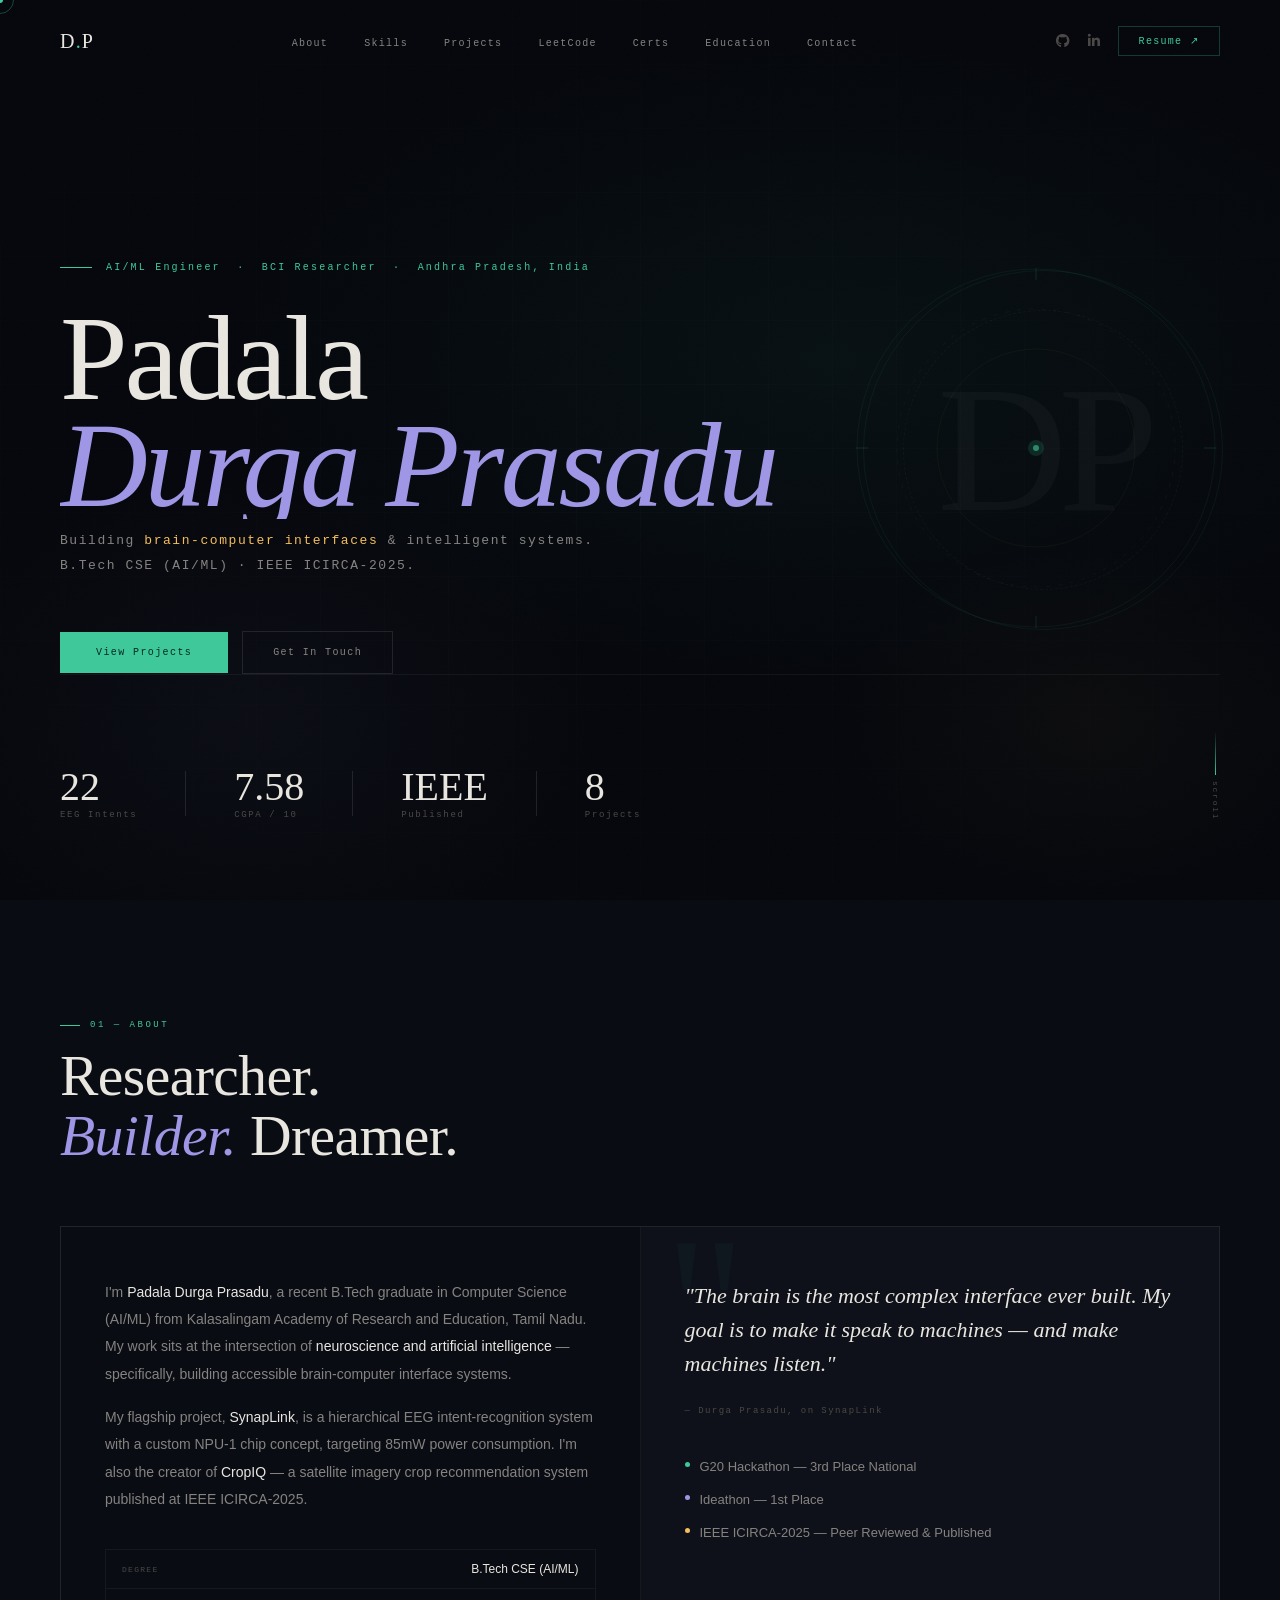
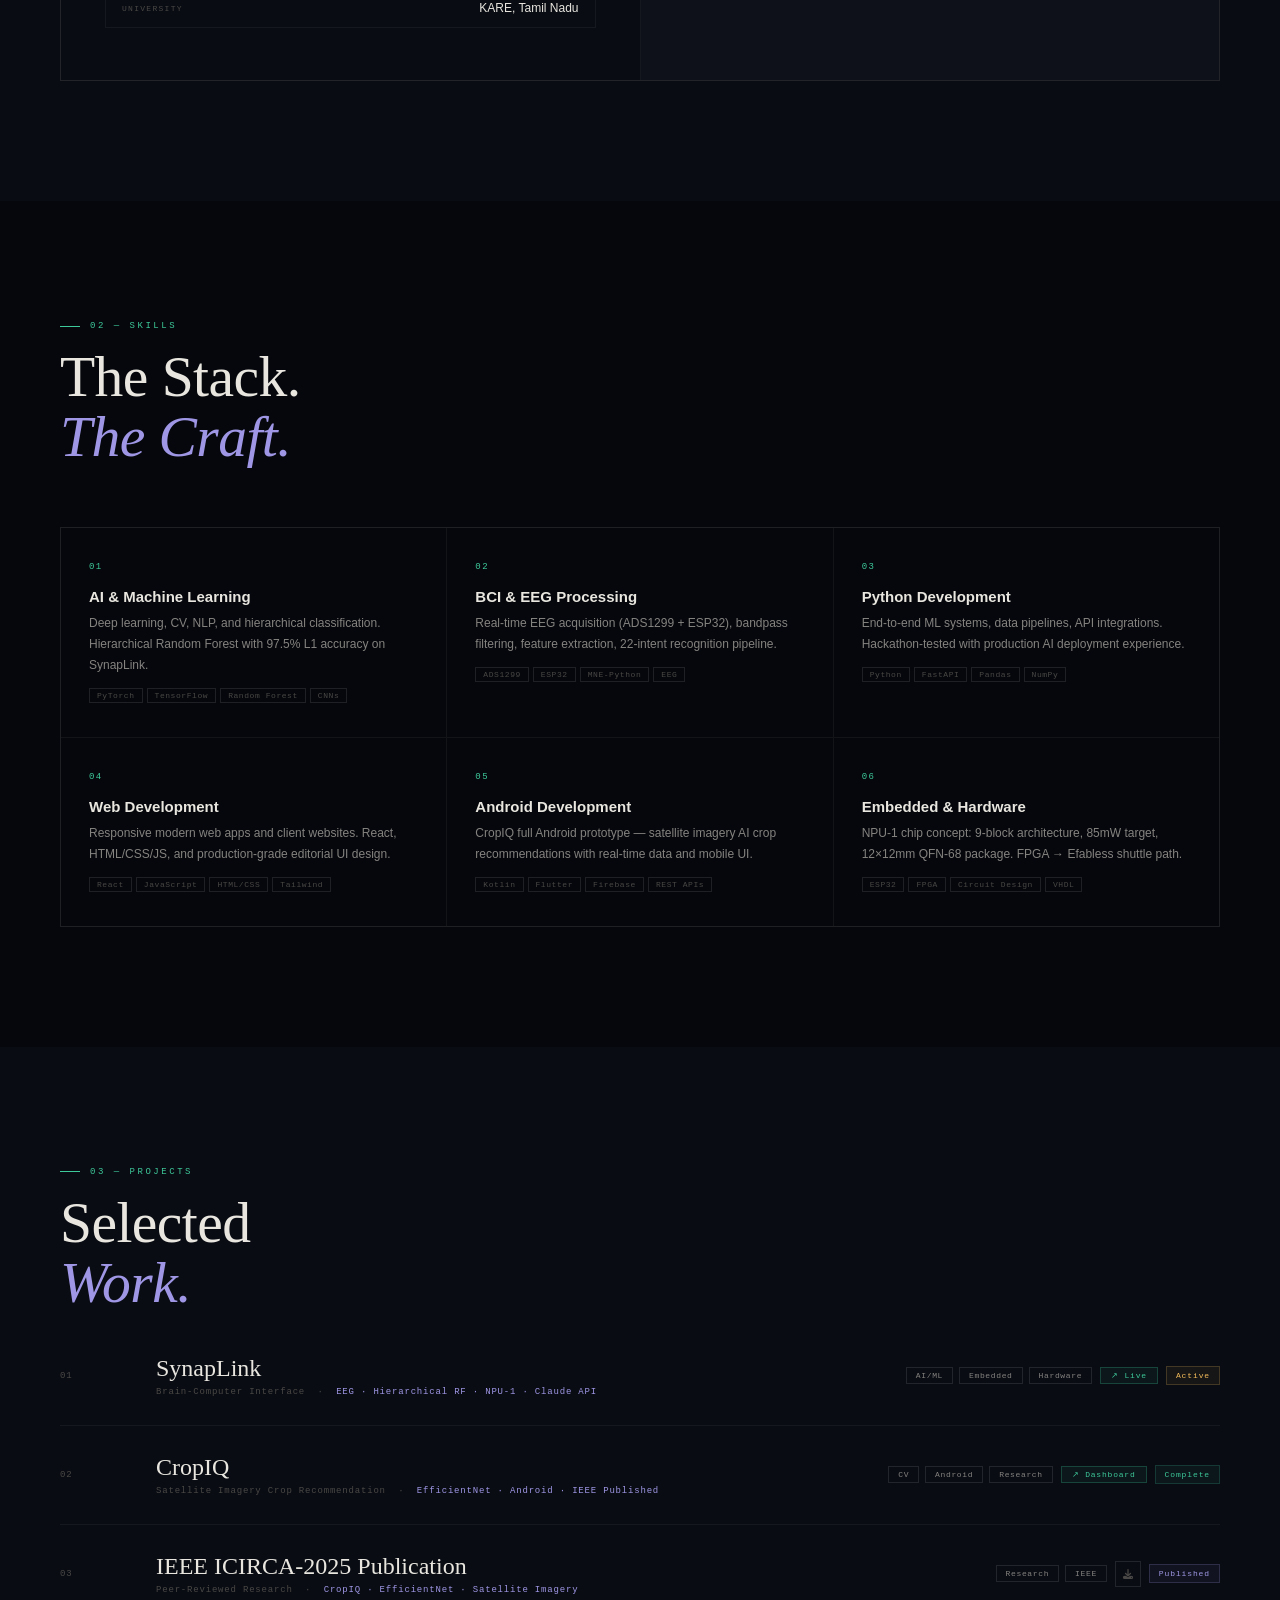
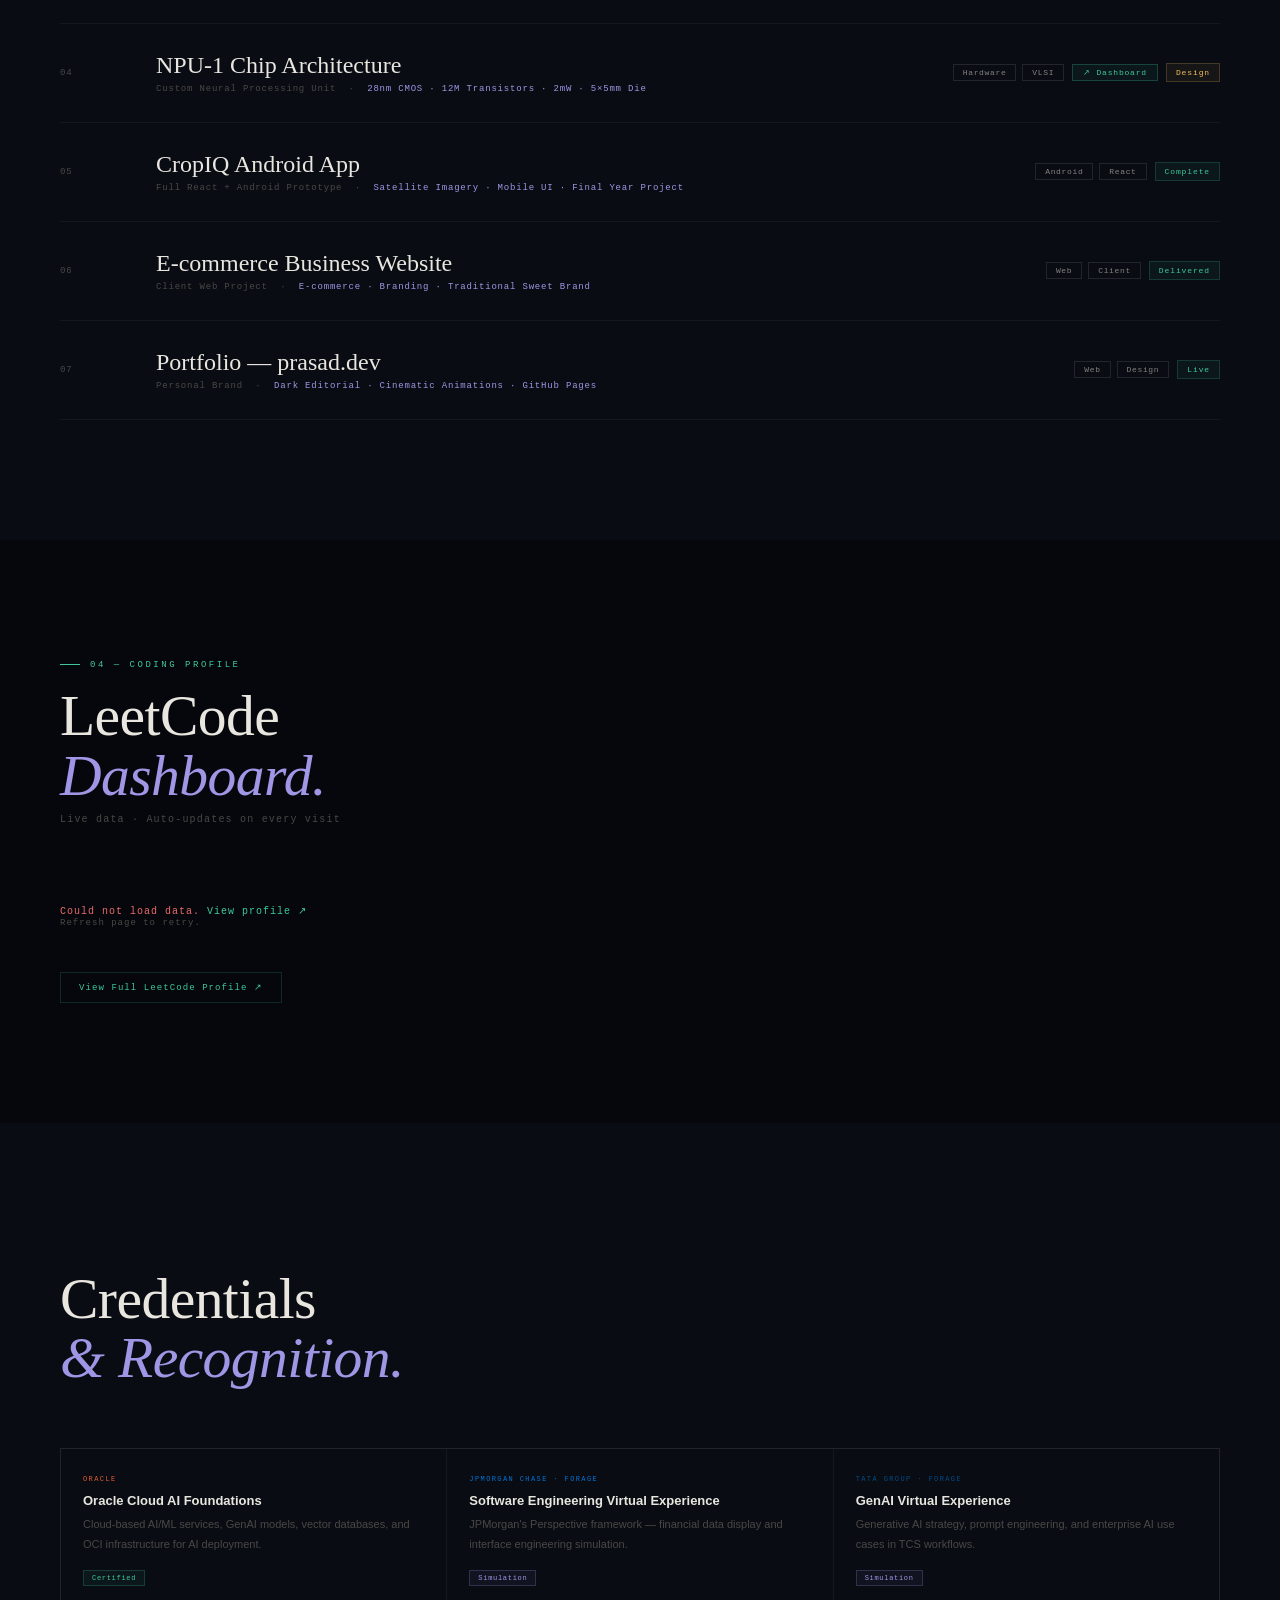
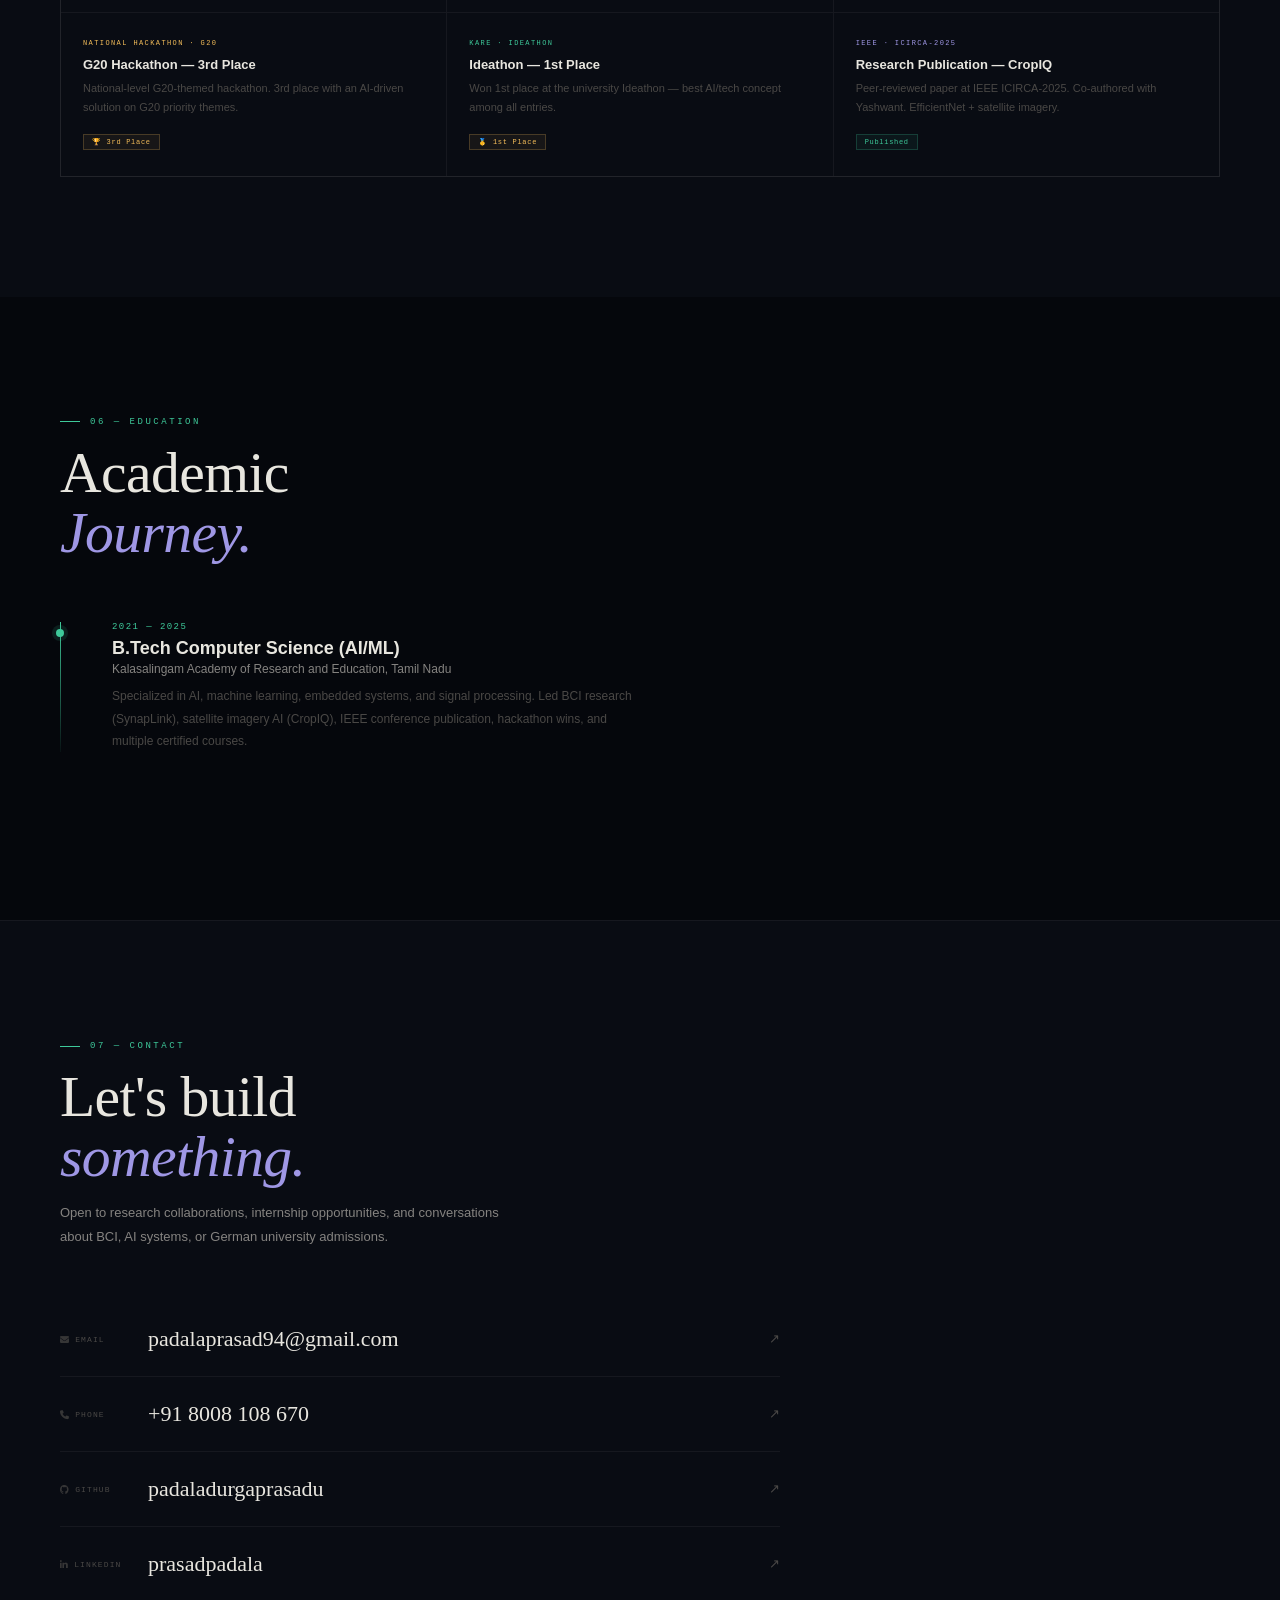
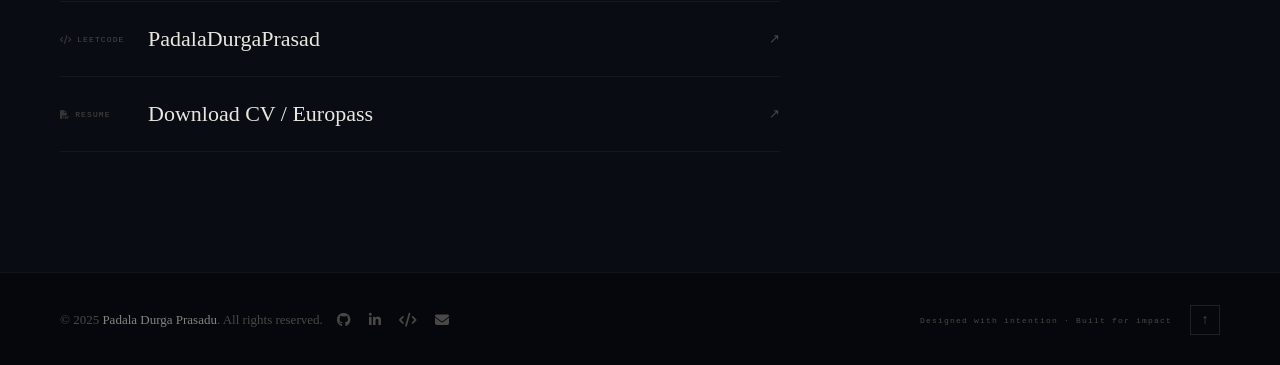
==== commit b247256a: "Add files via upload" ====
--- a/index.html
+++ b/index.html
@@ -309,8 +309,8 @@
           <div class="c-ll"><span class="c-icon"><i class="fab fa-linkedin-in"></i> LINKEDIN</span><span class="c-lbl">prasadpadala</span></div>
           <span class="c-arr">↗</span>
         </a>
-        <a href="https://leetcode.com/u/DurgaPrasadu/" target="_blank" rel="noopener" class="c-link reveal rd4">
-          <div class="c-ll"><span class="c-icon"><i class="fas fa-code"></i> LEETCODE</span><span class="c-lbl">DurgaPrasadu</span></div>
+        <a href="https://leetcode.com/u/PadalaDurgaPrasad/" target="_blank" rel="noopener" class="c-link reveal rd4">
+          <div class="c-ll"><span class="c-icon"><i class="fas fa-code"></i> LEETCODE</span><span class="c-lbl">PadalaDurgaPrasad</span></div>
           <span class="c-arr">↗</span>
         </a>
         <a href="P.Prasadu.pdf" target="_blank" rel="noopener" class="c-link reveal rd4">
@@ -327,7 +327,7 @@
     <div class="f-social">
       <a href="https://github.com/padaladurgaprasadu"   target="_blank" rel="noopener" aria-label="GitHub"   class="f-icon"><i class="fab fa-github"></i></a>
       <a href="https://in.linkedin.com/in/prasadpadala" target="_blank" rel="noopener" aria-label="LinkedIn" class="f-icon"><i class="fab fa-linkedin-in"></i></a>
-      <a href="https://leetcode.com/u/DurgaPrasadu/"    target="_blank" rel="noopener" aria-label="LeetCode" class="f-icon"><i class="fas fa-code"></i></a>
+      <a href="https://leetcode.com/u/PadalaDurgaPrasad/"    target="_blank" rel="noopener" aria-label="LeetCode" class="f-icon"><i class="fas fa-code"></i></a>
       <a href="mailto:padalaprasad94@gmail.com"                         aria-label="Email"    class="f-icon"><i class="fas fa-envelope"></i></a>
     </div>
     <div class="f-right-group">
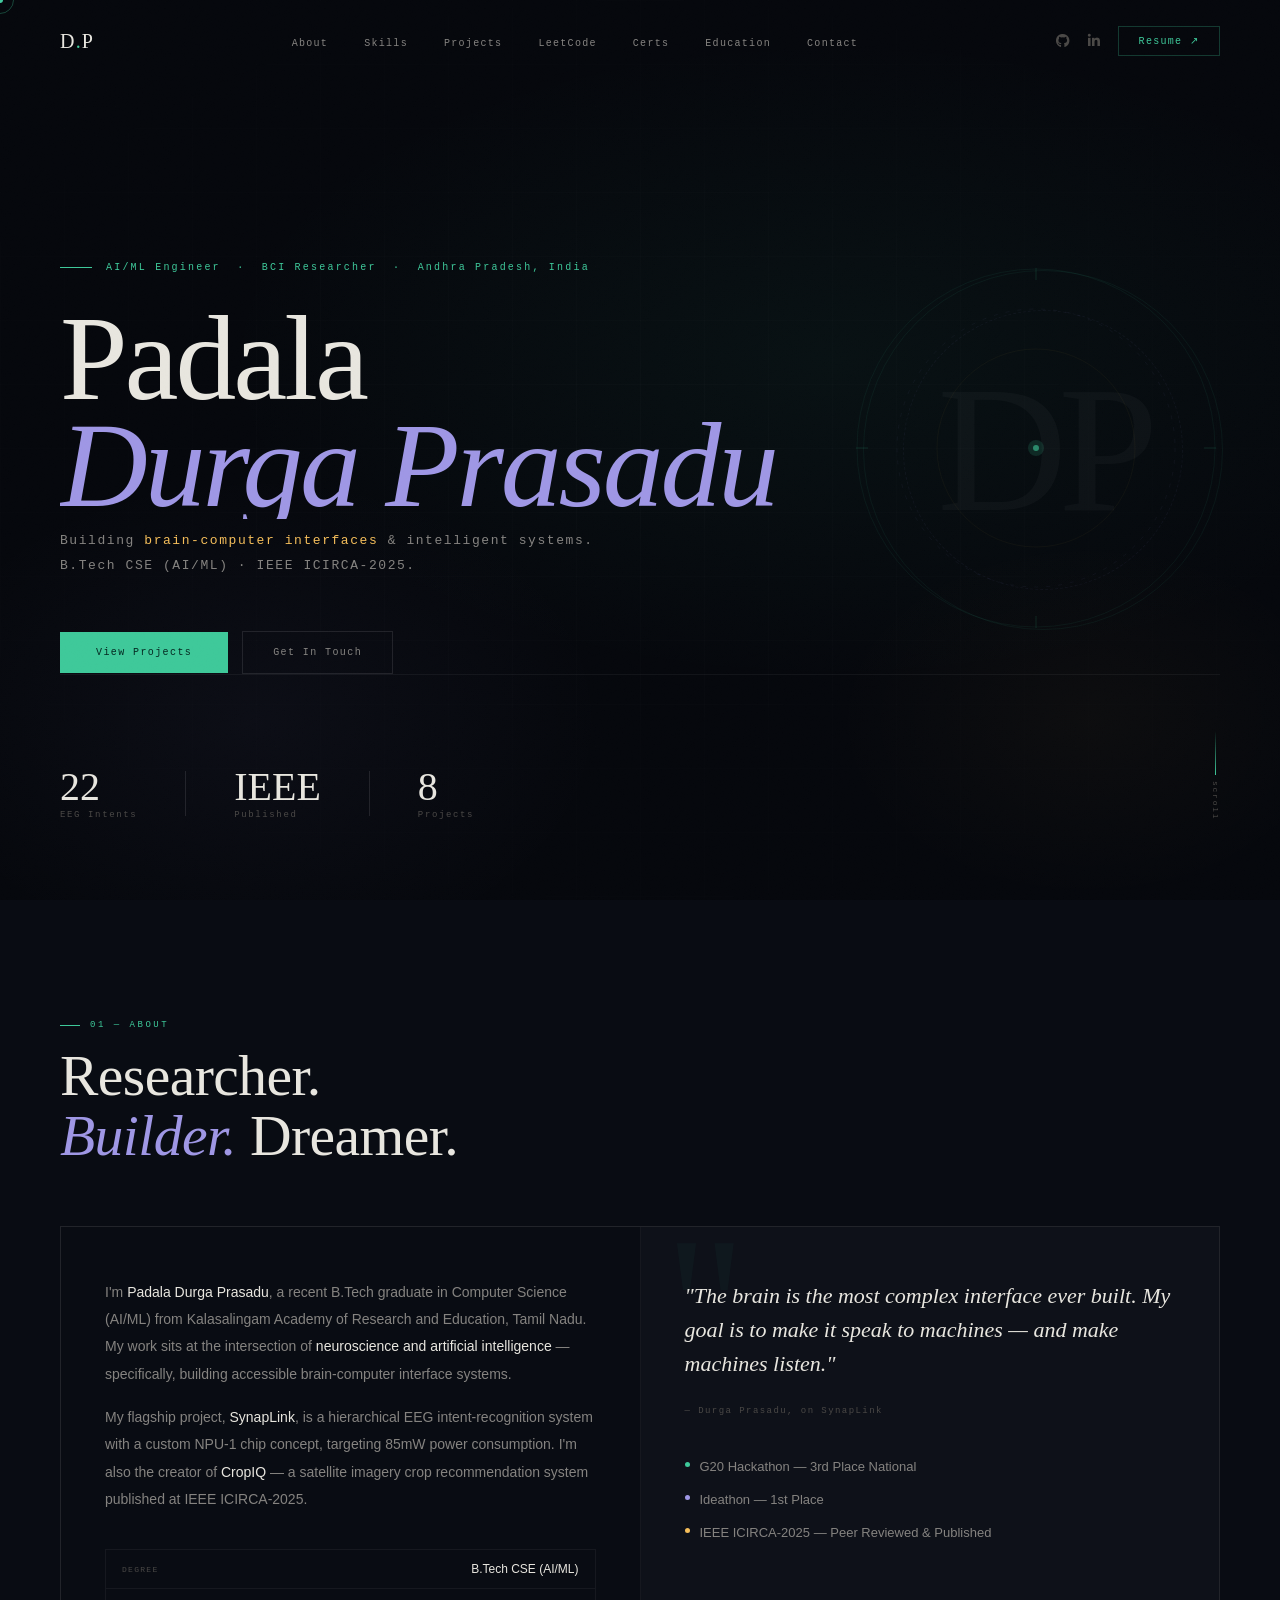
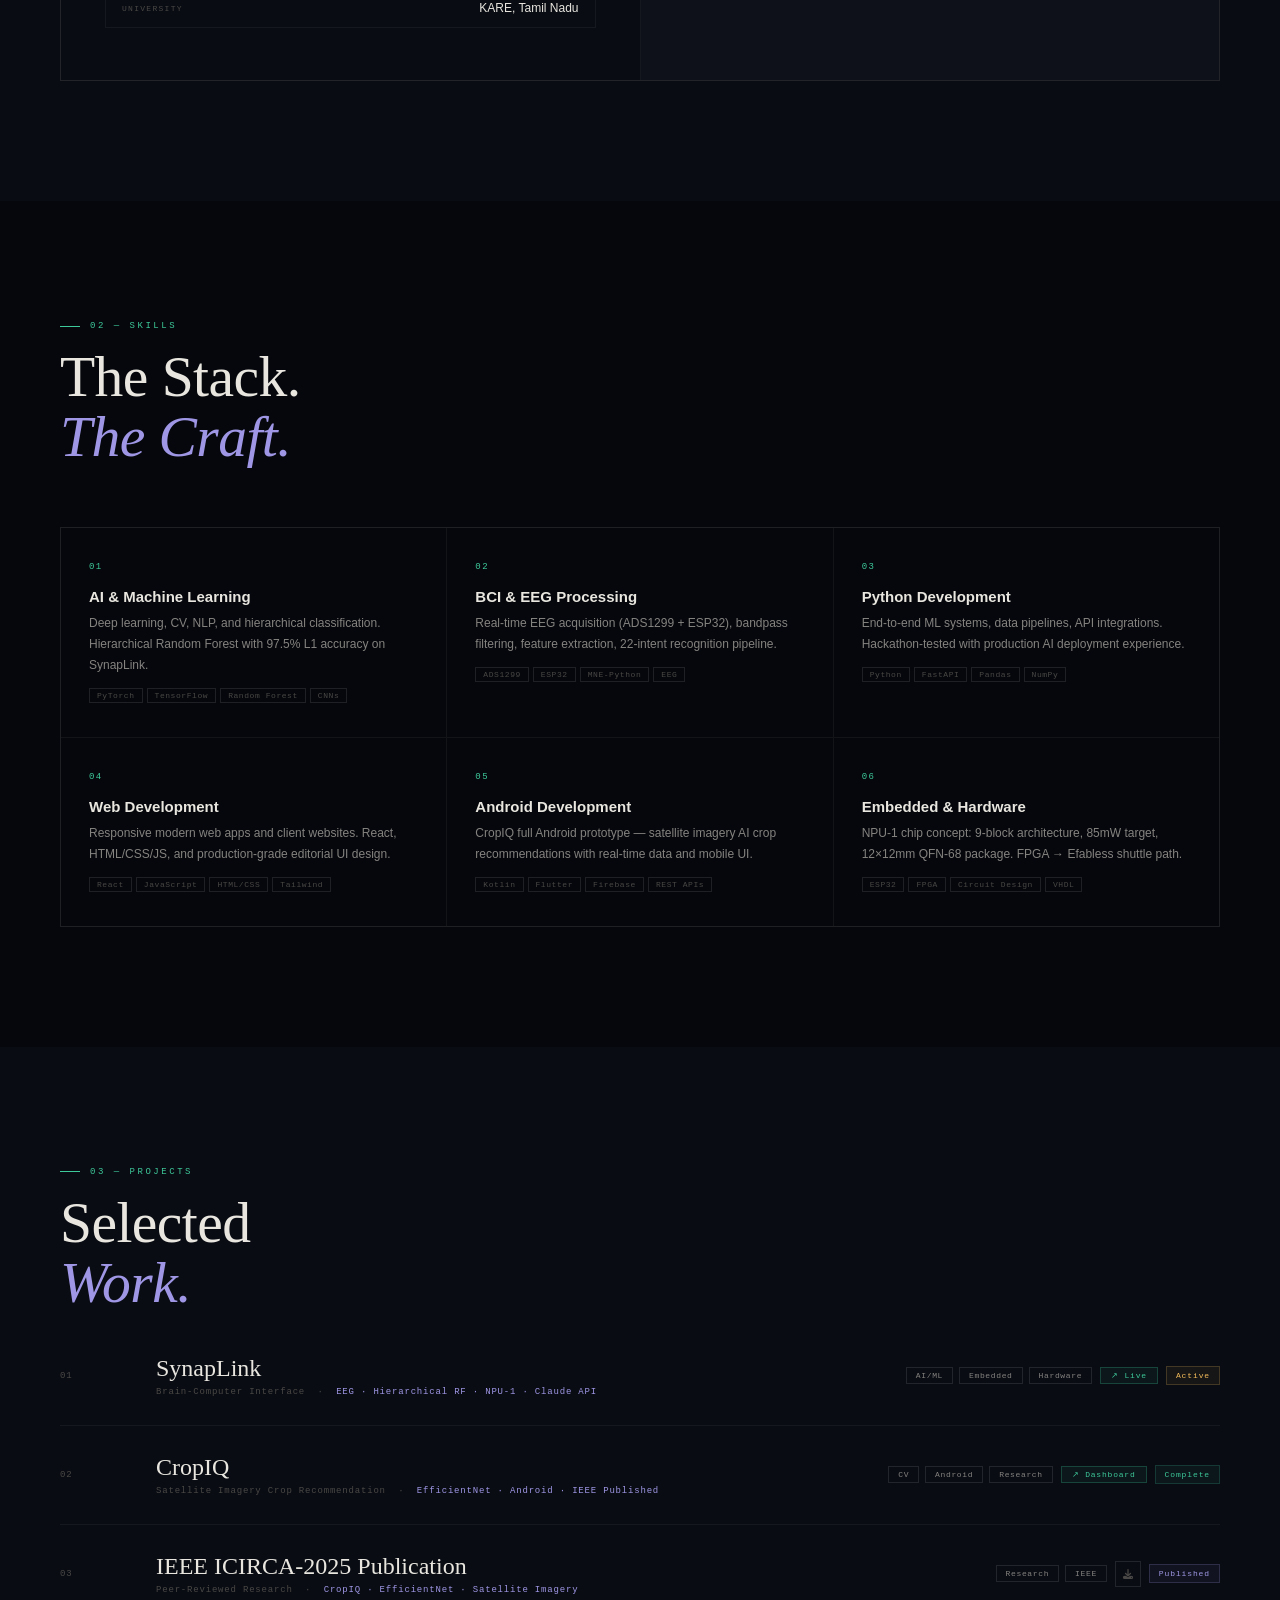
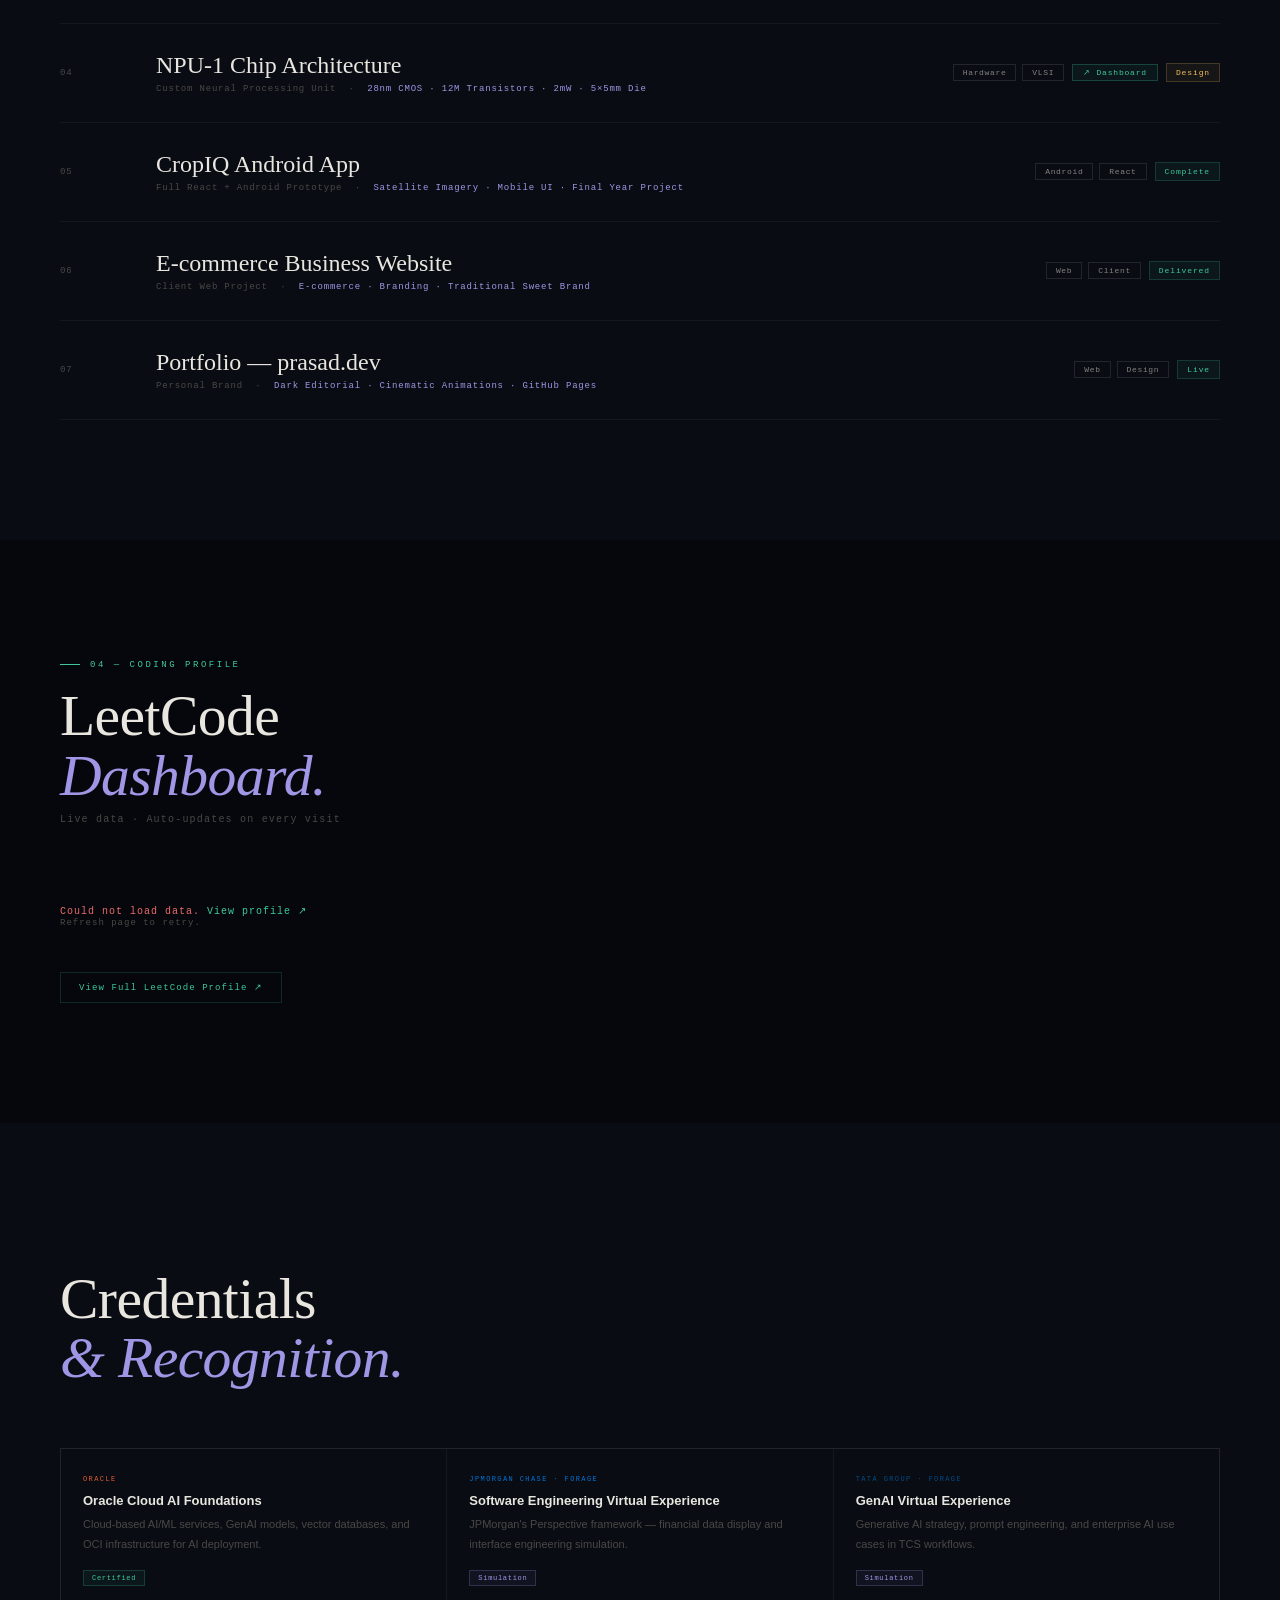
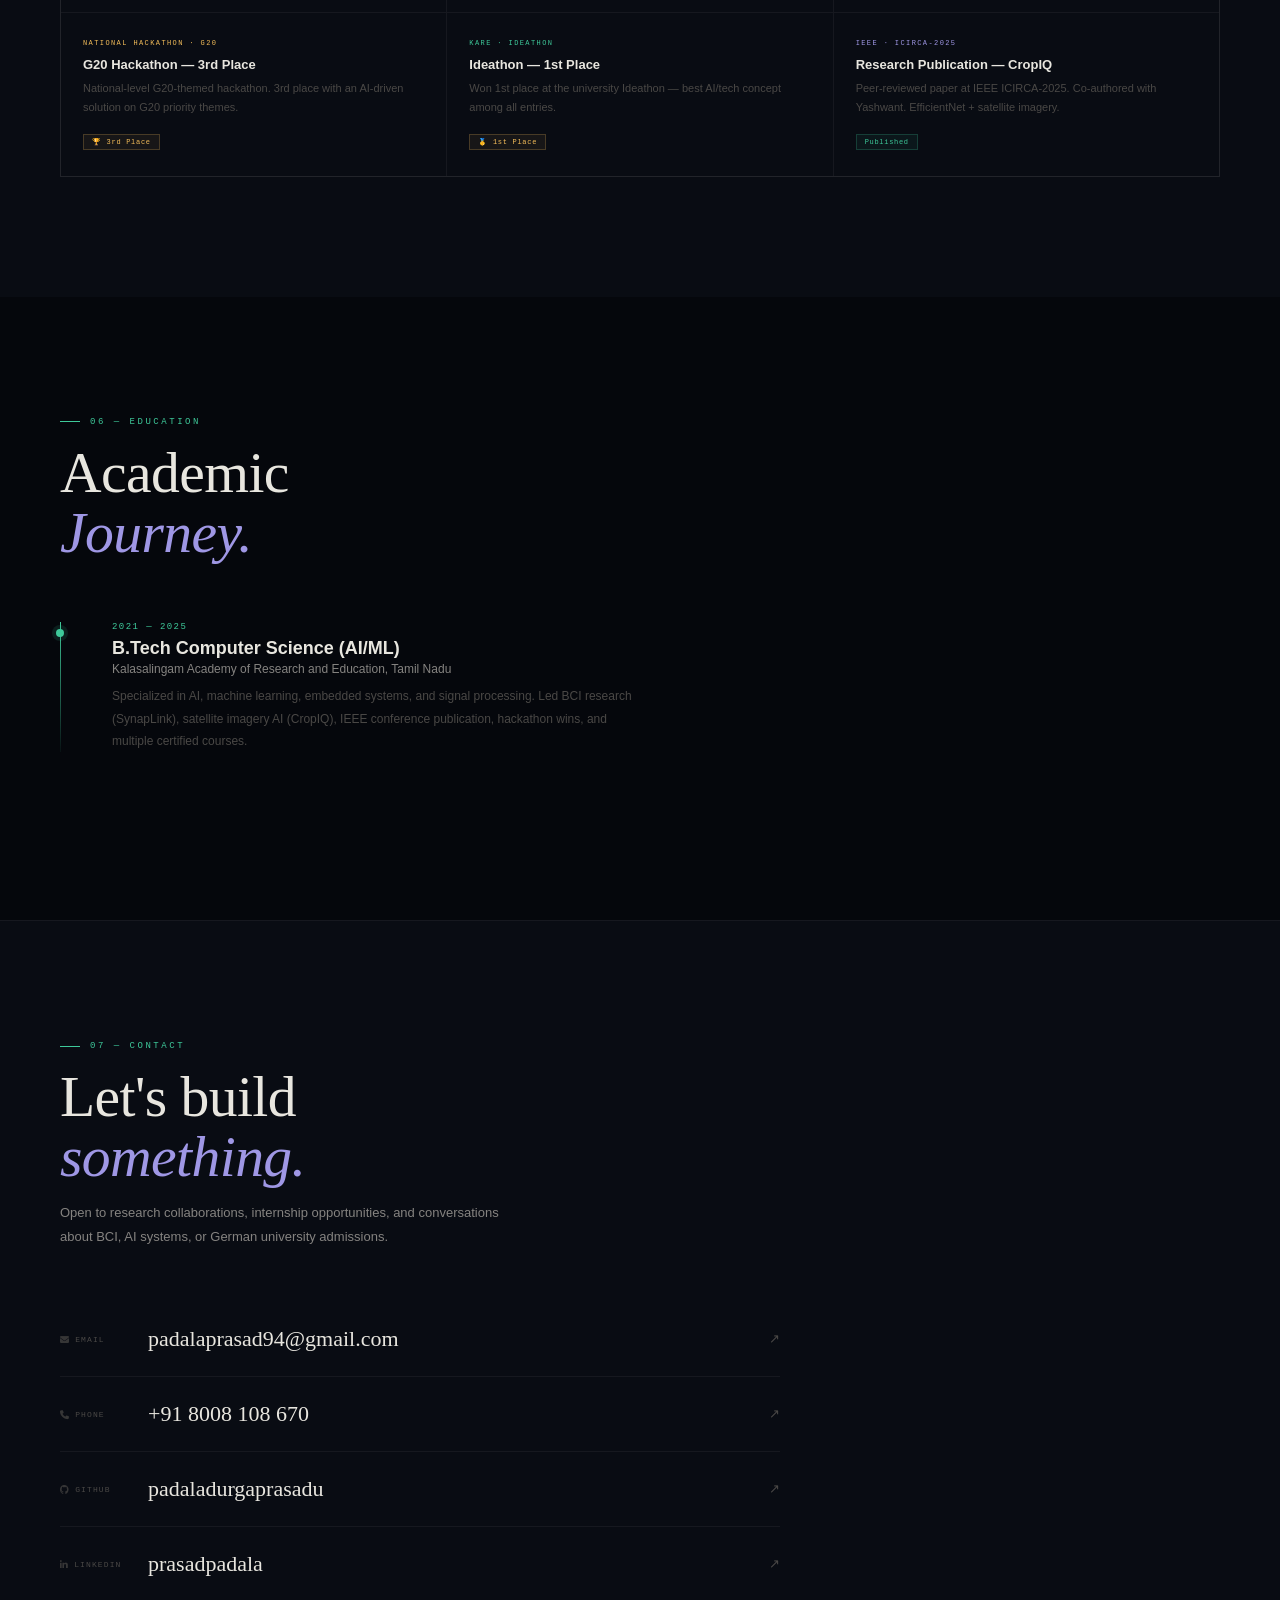
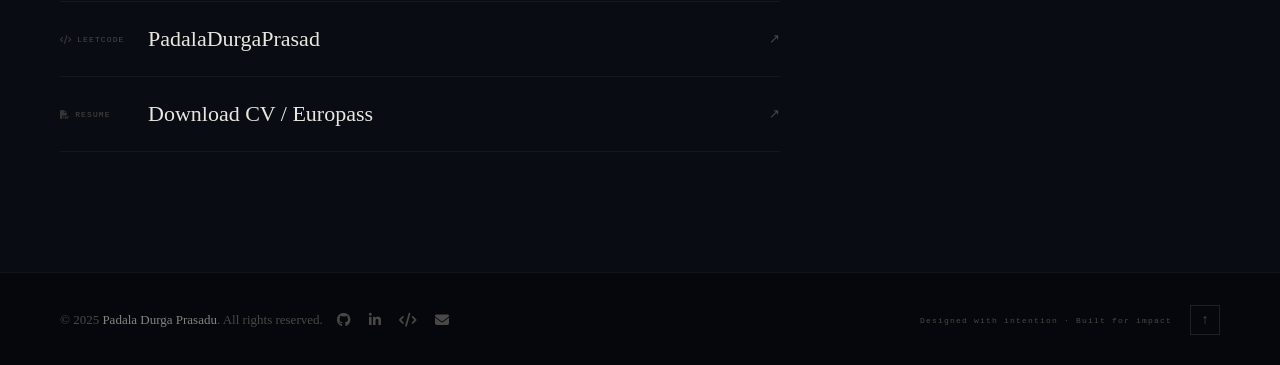
==== commit 82123cb4: "Update index.html" ====
--- a/index.html
+++ b/index.html
@@ -88,8 +88,6 @@
       <div class="h-stats">
         <div class="h-stat"><span class="h-stat-n">22</span><span class="h-stat-l">EEG Intents</span></div>
         <div class="h-stat-div"></div>
-        <div class="h-stat"><span class="h-stat-n">7.58</span><span class="h-stat-l">CGPA / 10</span></div>
-        <div class="h-stat-div"></div>
         <div class="h-stat"><span class="h-stat-n">IEEE</span><span class="h-stat-l">Published</span></div>
         <div class="h-stat-div"></div>
         <div class="h-stat"><span class="h-stat-n">8</span><span class="h-stat-l">Projects</span></div>
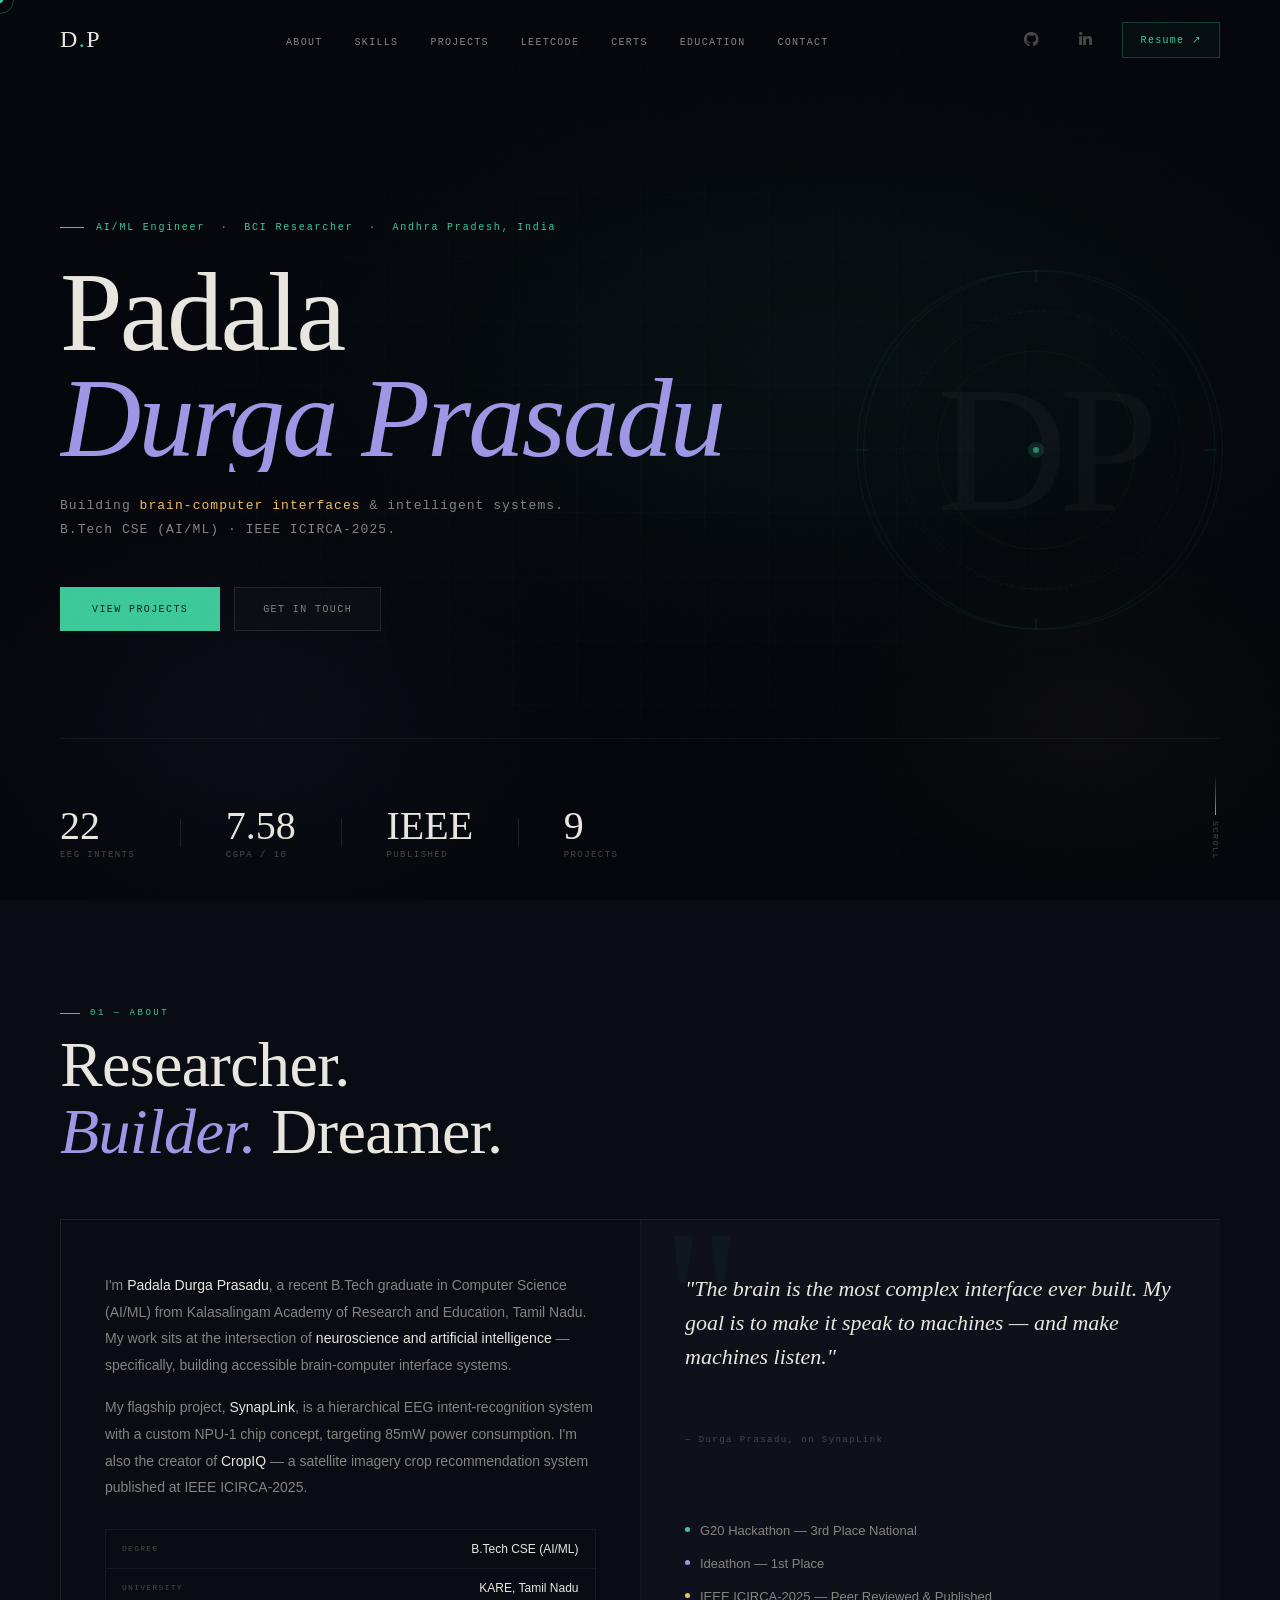
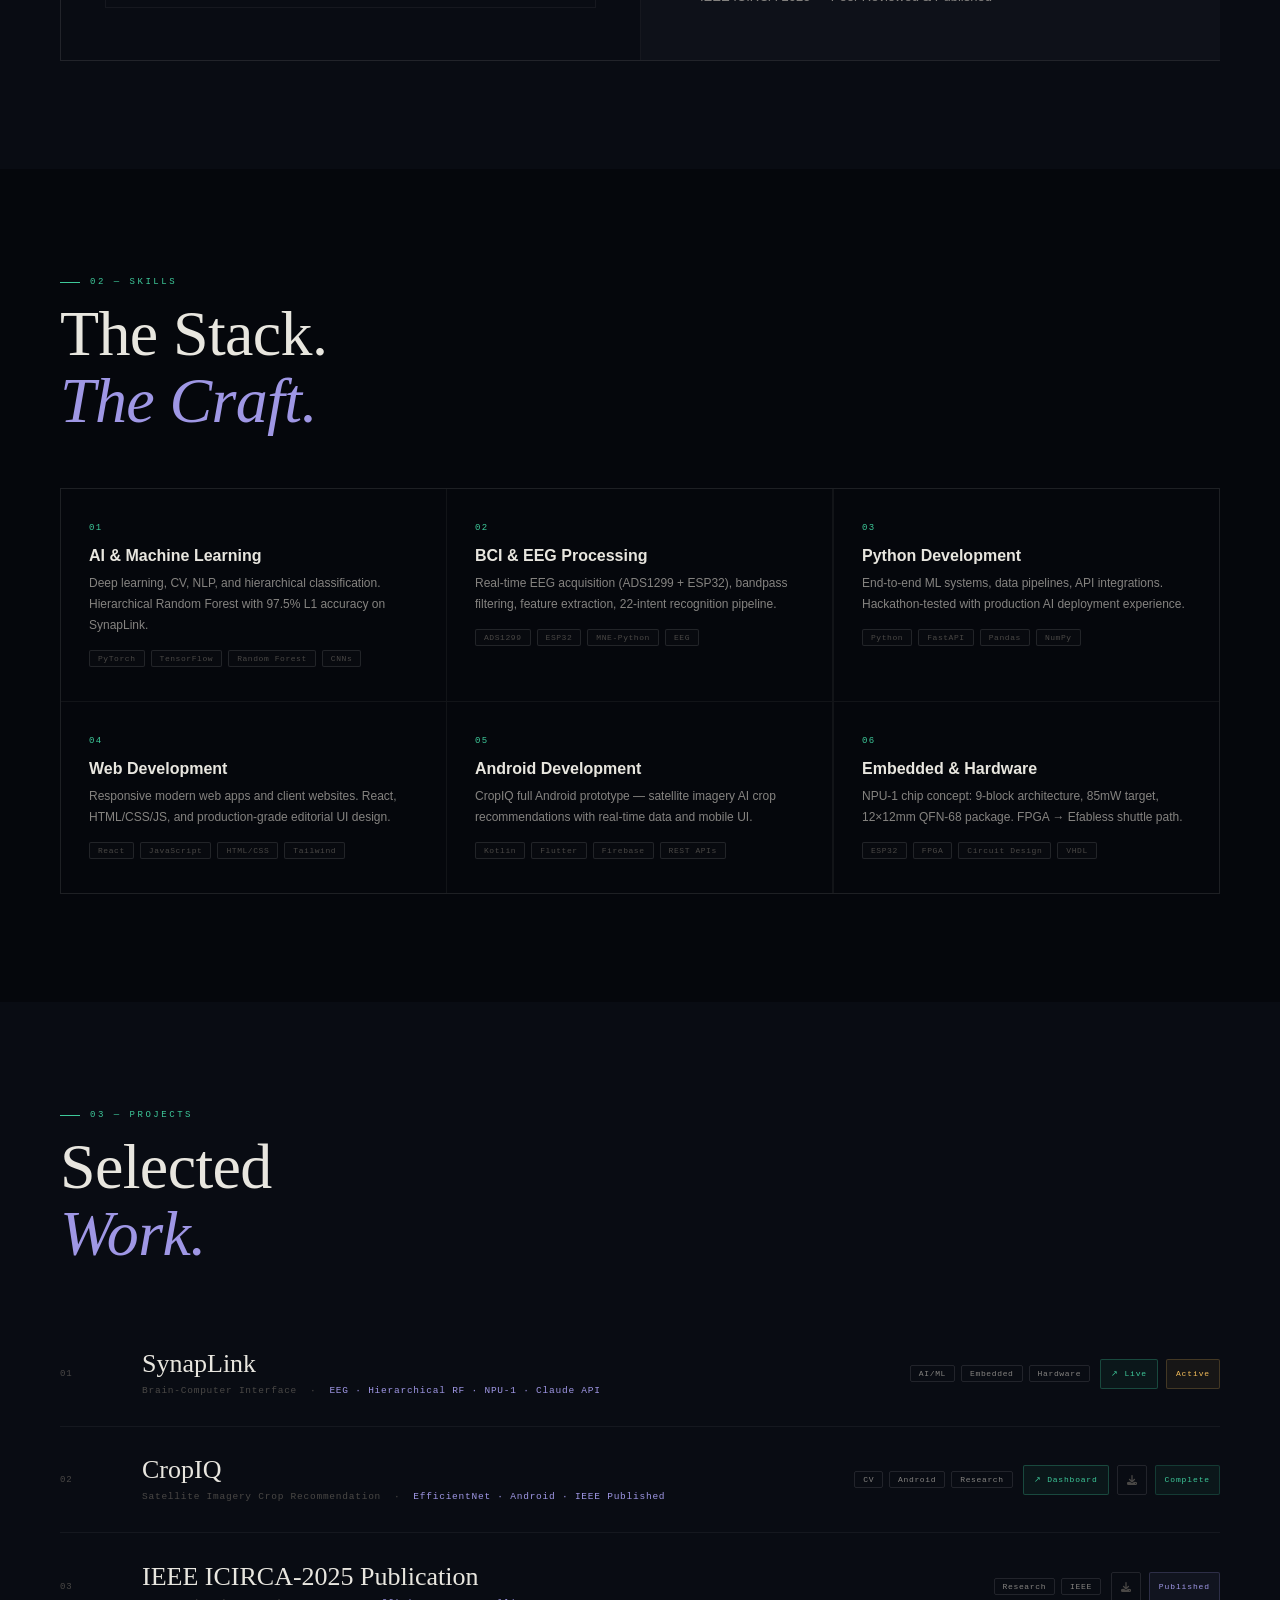
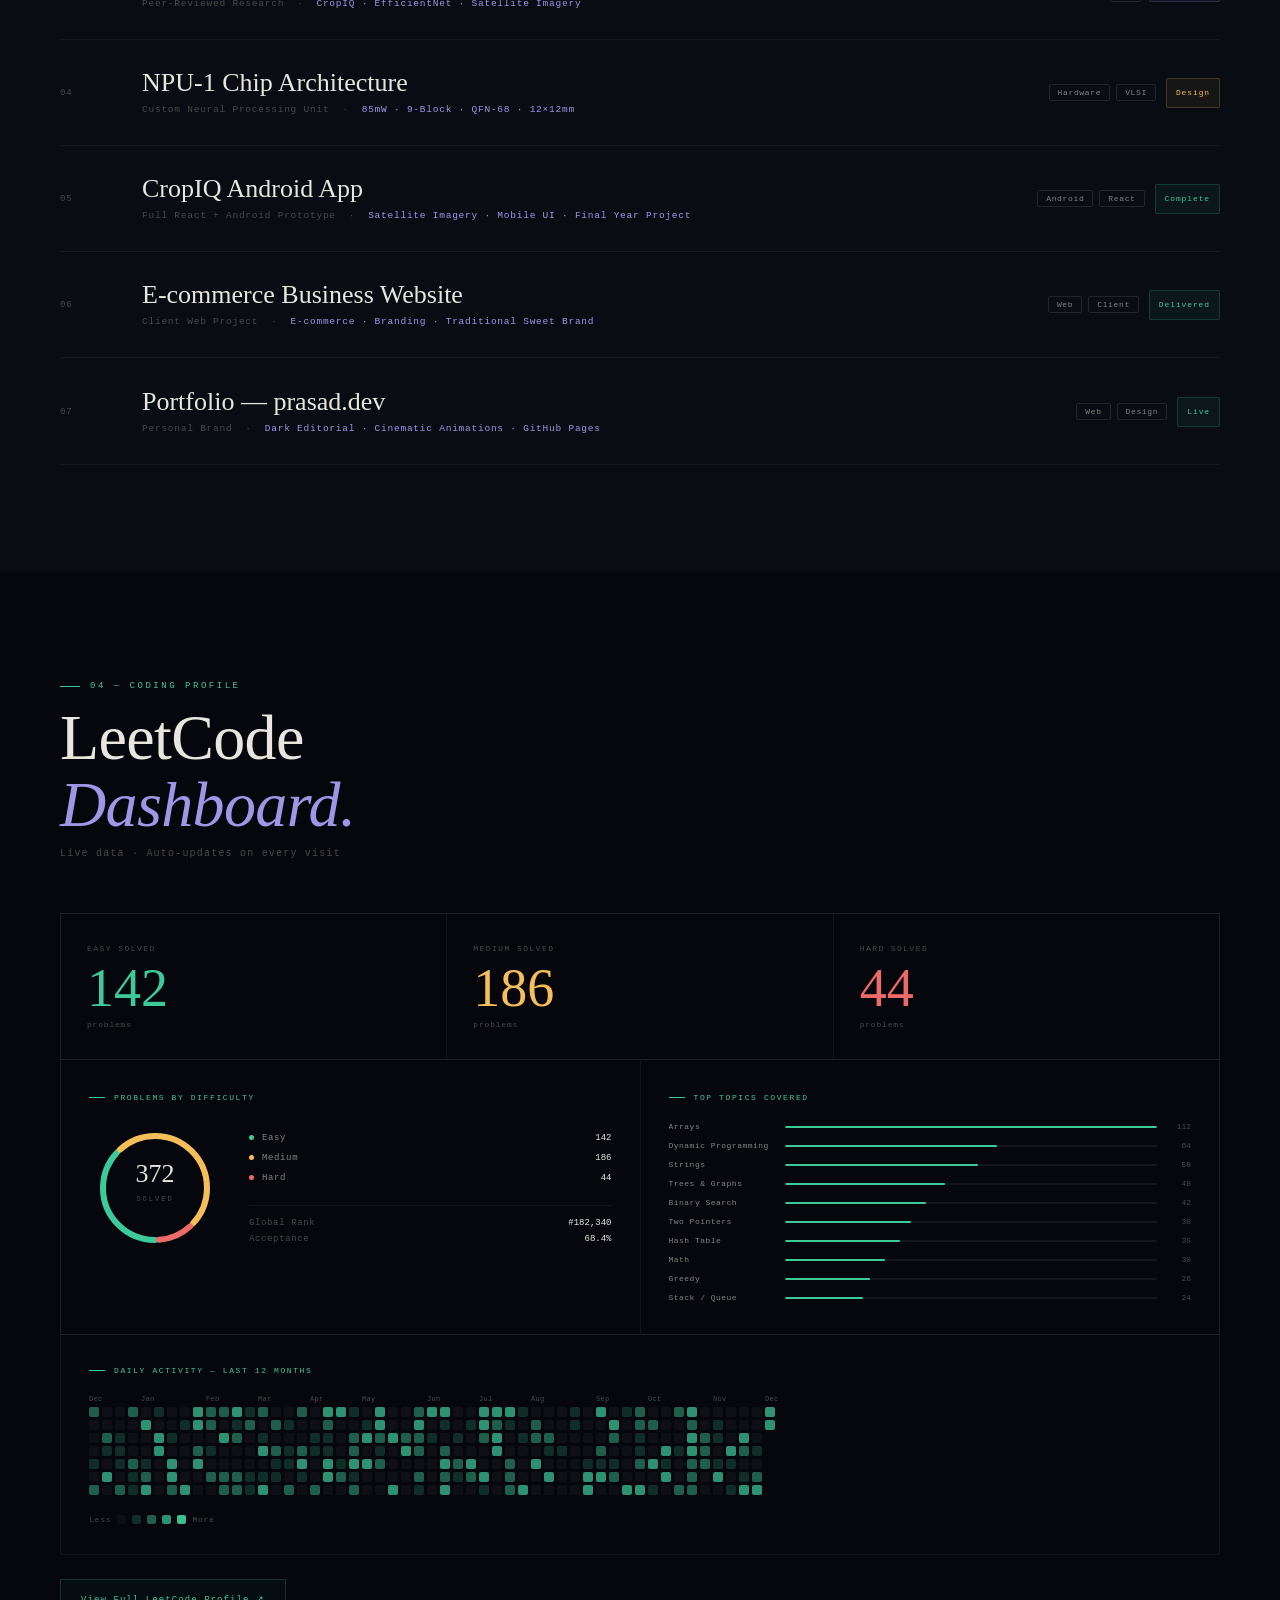
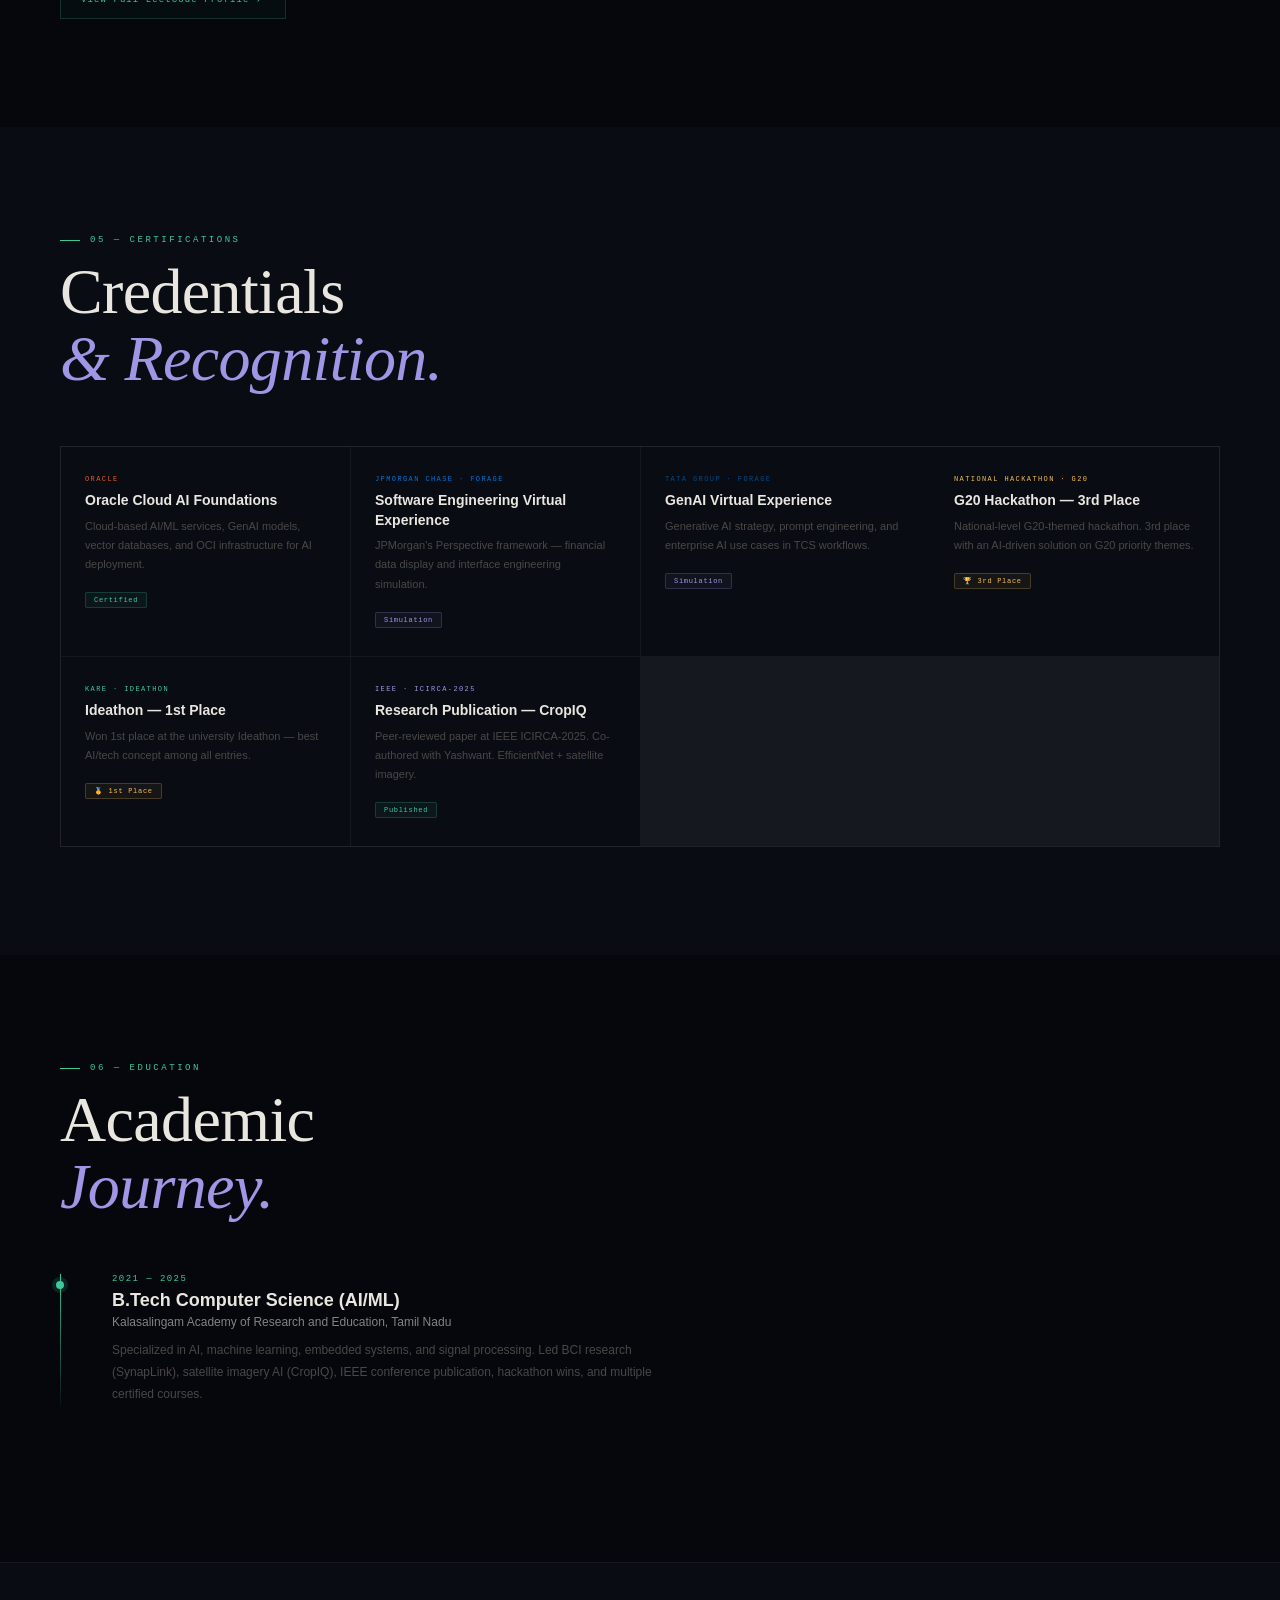
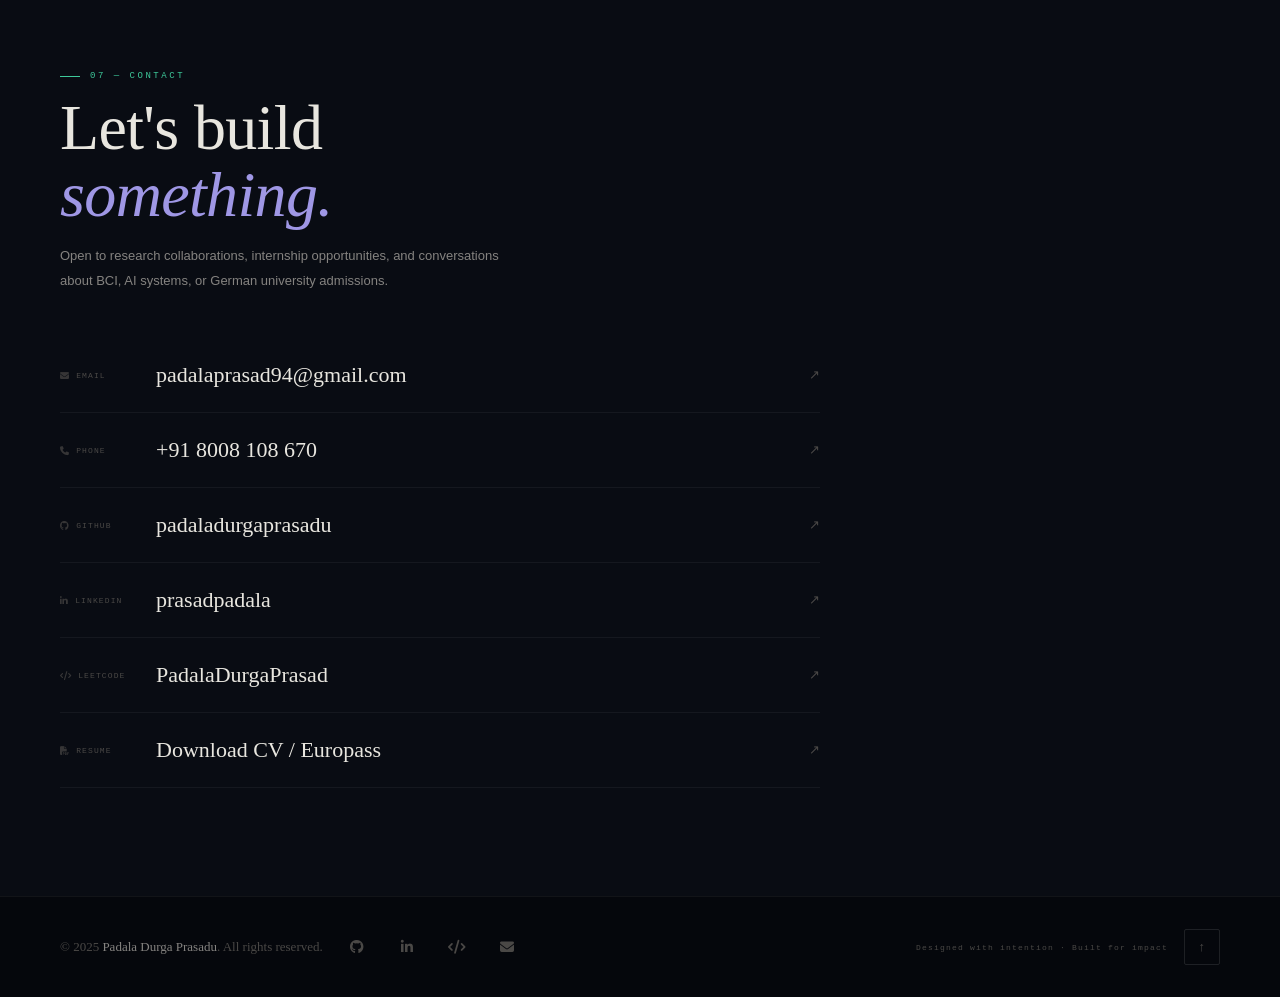
==== commit e9d0de49: "feat: mobile responsive navigation drawer, fluid typography, touch optimizations, inspect protection" ====
--- a/index.html
+++ b/index.html
@@ -2,7 +2,7 @@
 <html lang="en">
 <head>
   <meta charset="UTF-8">
-  <meta name="viewport" content="width=device-width, initial-scale=1.0">
+  <meta name="viewport" content="width=device-width, initial-scale=1.0, maximum-scale=5.0, viewport-fit=cover">
   <meta name="description" content="Padala Durga Prasadu — AI/ML Engineer, BCI Researcher, B.Tech CSE (AI/ML) graduate.">
   <meta name="author" content="Padala Durga Prasadu">
   <meta property="og:title" content="Padala Durga Prasadu — AI/ML Engineer & BCI Researcher">
@@ -19,14 +19,16 @@
 </head>
 <body>
 
+  <!-- Custom Cursor for Desktop -->
   <div id="cur"></div>
   <div id="cur-r"></div>
 
   <!-- NAV -->
   <nav id="nav">
-    <a href="#hero" class="nav-logo">
+    <a href="#hero" class="nav-logo" aria-label="Home">
       <span class="nav-logo-text">D<span>.</span>P</span>
     </a>
+
     <ul class="nav-links">
       <li><a href="#about">About</a></li>
       <li><a href="#skills">Skills</a></li>
@@ -36,24 +38,58 @@
       <li><a href="#education">Education</a></li>
       <li><a href="#contact">Contact</a></li>
     </ul>
+
     <div class="nav-right">
       <a href="https://github.com/padaladurgaprasadu" target="_blank" rel="noopener" class="nav-social" aria-label="GitHub"><i class="fab fa-github"></i></a>
       <a href="https://in.linkedin.com/in/prasadpadala" target="_blank" rel="noopener" class="nav-social" aria-label="LinkedIn"><i class="fab fa-linkedin-in"></i></a>
       <a href="P.Prasadu.pdf" class="nav-cv" target="_blank" rel="noopener">Resume ↗</a>
+      
+      <!-- Mobile Hamburger Button -->
+      <button id="navToggle" class="nav-toggle" aria-label="Toggle navigation menu" aria-expanded="false">
+        <span class="nt-line"></span>
+        <span class="nt-line"></span>
+        <span class="nt-line"></span>
+      </button>
     </div>
   </nav>
+
+  <!-- MOBILE NAV DRAWER -->
+  <div id="navDrawer" class="nav-drawer" aria-hidden="true">
+    <div class="nav-drawer-backdrop" id="navBackdrop"></div>
+    <div class="nav-drawer-content">
+      <ul class="nav-drawer-links">
+        <li><a href="#about" class="nav-drawer-link"><span class="nd-num">01</span> About</a></li>
+        <li><a href="#skills" class="nav-drawer-link"><span class="nd-num">02</span> Skills</a></li>
+        <li><a href="#projects" class="nav-drawer-link"><span class="nd-num">03</span> Projects</a></li>
+        <li><a href="#leetcode" class="nav-drawer-link"><span class="nd-num">04</span> LeetCode</a></li>
+        <li><a href="#certifications" class="nav-drawer-link"><span class="nd-num">05</span> Certifications</a></li>
+        <li><a href="#education" class="nav-drawer-link"><span class="nd-num">06</span> Education</a></li>
+        <li><a href="#contact" class="nav-drawer-link"><span class="nd-num">07</span> Contact</a></li>
+      </ul>
+      <div class="nav-drawer-bottom">
+        <div class="nav-drawer-socials">
+          <a href="https://github.com/padaladurgaprasadu" target="_blank" rel="noopener" class="nd-social" aria-label="GitHub"><i class="fab fa-github"></i></a>
+          <a href="https://in.linkedin.com/in/prasadpadala" target="_blank" rel="noopener" class="nd-social" aria-label="LinkedIn"><i class="fab fa-linkedin-in"></i></a>
+          <a href="https://leetcode.com/u/PadalaDurgaPrasad/" target="_blank" rel="noopener" class="nd-social" aria-label="LeetCode"><i class="fas fa-code"></i></a>
+        </div>
+        <a href="P.Prasadu.pdf" class="nav-cv nd-cv" target="_blank" rel="noopener">Resume ↗</a>
+      </div>
+    </div>
+  </div>
 
   <!-- HERO -->
   <section id="hero">
     <div class="h-bg"></div>
     <div class="h-grid"></div>
 
+    <!-- Decorative monogram (no photo) -->
     <div class="h-monogram">
       <span class="h-monogram-inner">DP</span>
       <div class="h-mono-ring"></div>
       <div class="h-mono-ring2"></div>
     </div>
 
+    <!-- SVG decorative rings -->
     <div class="h-deco">
       <svg width="360" height="360" viewBox="0 0 360 360" fill="none" xmlns="http://www.w3.org/2000/svg">
         <circle cx="180" cy="180" r="179" stroke="rgba(62,201,154,0.07)" stroke-width="1"/>
@@ -70,14 +106,17 @@
 
     <div class="h-content">
       <div class="h-tag">AI/ML Engineer &nbsp;·&nbsp; BCI Researcher &nbsp;·&nbsp; Andhra Pradesh, India</div>
+
       <h1 class="h-name">
         <span class="h-nl">Padala</span>
         <span class="h-nl">Durga Prasadu</span>
       </h1>
+
       <p class="h-sub">
         Building <em>brain-computer interfaces</em> &amp; intelligent systems.<br>
         B.Tech CSE (AI/ML) &middot; IEEE ICIRCA-2025.
       </p>
+
       <div class="h-acts">
         <a href="#projects" class="btn-p">View Projects</a>
         <a href="#contact"  class="btn-g">Get In Touch</a>
@@ -86,11 +125,25 @@
 
     <div class="h-bottom">
       <div class="h-stats">
-        <div class="h-stat"><span class="h-stat-n">22</span><span class="h-stat-l">EEG Intents</span></div>
+        <div class="h-stat">
+          <span class="h-stat-n">22</span>
+          <span class="h-stat-l">EEG Intents</span>
+        </div>
         <div class="h-stat-div"></div>
-        <div class="h-stat"><span class="h-stat-n">IEEE</span><span class="h-stat-l">Published</span></div>
+        <div class="h-stat">
+          <span class="h-stat-n">7.58</span>
+          <span class="h-stat-l">CGPA / 10</span>
+        </div>
         <div class="h-stat-div"></div>
-        <div class="h-stat"><span class="h-stat-n">8</span><span class="h-stat-l">Projects</span></div>
+        <div class="h-stat">
+          <span class="h-stat-n">IEEE</span>
+          <span class="h-stat-l">Published</span>
+        </div>
+        <div class="h-stat-div"></div>
+        <div class="h-stat">
+          <span class="h-stat-n">9</span>
+          <span class="h-stat-l">Projects</span>
+        </div>
       </div>
       <div class="h-scroll">
         <div class="h-scroll-l"></div>
@@ -103,15 +156,17 @@
   <section id="about" class="sp">
     <div class="s-tag reveal">01 — ABOUT</div>
     <h2 class="s-title reveal rd1">Researcher.<br><em>Builder.</em> Dreamer.</h2>
+
     <div class="about-g">
       <div class="about-col reveal rd2">
         <p>I'm <strong>Padala Durga Prasadu</strong>, a recent B.Tech graduate in Computer Science (AI/ML) from Kalasalingam Academy of Research and Education, Tamil Nadu. My work sits at the intersection of <strong>neuroscience and artificial intelligence</strong> — specifically, building accessible brain-computer interface systems.</p>
         <p>My flagship project, <strong>SynapLink</strong>, is a hierarchical EEG intent-recognition system with a custom NPU-1 chip concept, targeting 85mW power consumption. I'm also the creator of <strong>CropIQ</strong> — a satellite imagery crop recommendation system published at IEEE ICIRCA-2025.</p>
         <div class="drows">
-          <div class="dr"><span class="dr-lbl">DEGREE</span><span class="dr-val">B.Tech CSE (AI/ML)</span></div>
+          <div class="dr"><span class="dr-lbl">DEGREE</span>   <span class="dr-val">B.Tech CSE (AI/ML)</span></div>
           <div class="dr"><span class="dr-lbl">UNIVERSITY</span><span class="dr-val">KARE, Tamil Nadu</span></div>
         </div>
       </div>
+
       <div class="about-quote reveal rd3">
         <blockquote>"The brain is the most complex interface ever built. My goal is to make it speak to machines — and make machines listen."</blockquote>
         <cite>— Durga Prasadu, on SynapLink</cite>
@@ -144,7 +199,6 @@
     <h2 class="s-title reveal rd1">Selected<br><em>Work.</em></h2>
     <div class="proj-l">
 
-      <!-- 01 SynapLink -->
       <div class="p-item reveal">
         <span class="p-num">01</span>
         <div class="p-info">
@@ -153,12 +207,13 @@
         </div>
         <div class="p-right">
           <div class="p-tags"><span class="p-tag">AI/ML</span><span class="p-tag">Embedded</span><span class="p-tag">Hardware</span></div>
-          <a href="https://synaplink-bci.onrender.com/" target="_blank" rel="noopener" class="p-live">↗ Live</a>
-          <span class="st st-on">Active</span>
-        </div>
-      </div>
-
-      <!-- 02 CropIQ -->
+          <div class="p-actions">
+            <a href="https://synaplink-bci.onrender.com/" target="_blank" rel="noopener" class="p-live" title="Live Demo">↗ Live</a>
+            <span class="st st-on">Active</span>
+          </div>
+        </div>
+      </div>
+
       <div class="p-item reveal">
         <span class="p-num">02</span>
         <div class="p-info">
@@ -167,12 +222,14 @@
         </div>
         <div class="p-right">
           <div class="p-tags"><span class="p-tag">CV</span><span class="p-tag">Android</span><span class="p-tag">Research</span></div>
-          <a href="cropiq.html" class="p-live">↗ Dashboard</a>
-          <span class="st st-done">Complete</span>
-        </div>
-      </div>
-
-      <!-- 03 IEEE Publication -->
+          <div class="p-actions">
+            <a href="cropiq.html" class="p-live" title="View CropIQ Dashboard">↗ Dashboard</a>
+            <a href="CropIQ.pdf" download class="p-dl" title="Download Project"><i class="fas fa-download"></i></a>
+            <span class="st st-done">Complete</span>
+          </div>
+        </div>
+      </div>
+
       <div class="p-item reveal">
         <span class="p-num">03</span>
         <div class="p-info">
@@ -181,26 +238,27 @@
         </div>
         <div class="p-right">
           <div class="p-tags"><span class="p-tag">Research</span><span class="p-tag">IEEE</span></div>
-          <a href="Cropiq Research Paper.pdf" download class="p-dl" title="Download Paper"><i class="fas fa-download"></i></a>
-          <span class="st st-pub">Published</span>
-        </div>
-      </div>
-
-      <!-- 04 NPU-1 — DASHBOARD LINK ADDED -->
+          <div class="p-actions">
+            <a href="Cropiq Research Paper.pdf" download class="p-dl" title="Download Paper"><i class="fas fa-download"></i></a>
+            <span class="st st-pub">Published</span>
+          </div>
+        </div>
+      </div>
+
       <div class="p-item reveal">
         <span class="p-num">04</span>
         <div class="p-info">
           <div class="p-name">NPU-1 Chip Architecture</div>
-          <div class="p-meta">Custom Neural Processing Unit &nbsp;&middot;&nbsp; <span>28nm CMOS · 12M Transistors · 2mW · 5×5mm Die</span></div>
+          <div class="p-meta">Custom Neural Processing Unit &nbsp;&middot;&nbsp; <span>85mW · 9-Block · QFN-68 · 12×12mm</span></div>
         </div>
         <div class="p-right">
           <div class="p-tags"><span class="p-tag">Hardware</span><span class="p-tag">VLSI</span></div>
-          <a href="npu1.html" class="p-live">↗ Dashboard</a>
-          <span class="st st-on">Design</span>
-        </div>
-      </div>
-
-      <!-- 05 CropIQ Android -->
+          <div class="p-actions">
+            <span class="st st-on">Design</span>
+          </div>
+        </div>
+      </div>
+
       <div class="p-item reveal">
         <span class="p-num">05</span>
         <div class="p-info">
@@ -209,11 +267,12 @@
         </div>
         <div class="p-right">
           <div class="p-tags"><span class="p-tag">Android</span><span class="p-tag">React</span></div>
-          <span class="st st-done">Complete</span>
-        </div>
-      </div>
-
-      <!-- 06 E-commerce -->
+          <div class="p-actions">
+            <span class="st st-done">Complete</span>
+          </div>
+        </div>
+      </div>
+
       <div class="p-item reveal">
         <span class="p-num">06</span>
         <div class="p-info">
@@ -222,11 +281,12 @@
         </div>
         <div class="p-right">
           <div class="p-tags"><span class="p-tag">Web</span><span class="p-tag">Client</span></div>
-          <span class="st st-done">Delivered</span>
-        </div>
-      </div>
-
-      <!-- 07 Portfolio -->
+          <div class="p-actions">
+            <span class="st st-done">Delivered</span>
+          </div>
+        </div>
+      </div>
+
       <div class="p-item reveal">
         <span class="p-num">07</span>
         <div class="p-info">
@@ -235,7 +295,9 @@
         </div>
         <div class="p-right">
           <div class="p-tags"><span class="p-tag">Web</span><span class="p-tag">Design</span></div>
-          <span class="st st-done">Live</span>
+          <div class="p-actions">
+            <span class="st st-done">Live</span>
+          </div>
         </div>
       </div>
 
@@ -247,9 +309,11 @@
     <div class="s-tag reveal">04 — CODING PROFILE</div>
     <h2 class="s-title reveal rd1">LeetCode<br><em>Dashboard.</em></h2>
     <p class="reveal rd2" style="font-family:var(--mono);font-size:10px;color:var(--text3);letter-spacing:.12em;margin-top:-6px">Live data · Auto-updates on every visit</p>
+    
     <div id="lcWrap" class="lc-wrap reveal rd3">
       <div class="lc-loading">⟳ &nbsp;Fetching live LeetCode stats...</div>
     </div>
+    
     <a href="https://leetcode.com/u/PadalaDurgaPrasad/" target="_blank" rel="noopener" class="lc-profile-link reveal rd4">
       View Full LeetCode Profile ↗
     </a>
@@ -290,6 +354,7 @@
       <div class="s-tag reveal">07 — CONTACT</div>
       <h2 class="s-title reveal rd1">Let's build<br><em>something.</em></h2>
       <p class="reveal rd2" style="font-family:var(--sans);font-size:13px;color:var(--text2);line-height:1.9;max-width:440px;margin-top:8px">Open to research collaborations, internship opportunities, and conversations about BCI, AI systems, or German university admissions.</p>
+
       <div class="c-links">
         <a href="mailto:padalaprasad94@gmail.com" class="c-link reveal">
           <div class="c-ll"><span class="c-icon"><i class="fas fa-envelope"></i> EMAIL</span><span class="c-lbl">padalaprasad94@gmail.com</span></div>
@@ -325,8 +390,8 @@
     <div class="f-social">
       <a href="https://github.com/padaladurgaprasadu"   target="_blank" rel="noopener" aria-label="GitHub"   class="f-icon"><i class="fab fa-github"></i></a>
       <a href="https://in.linkedin.com/in/prasadpadala" target="_blank" rel="noopener" aria-label="LinkedIn" class="f-icon"><i class="fab fa-linkedin-in"></i></a>
-      <a href="https://leetcode.com/u/PadalaDurgaPrasad/"    target="_blank" rel="noopener" aria-label="LeetCode" class="f-icon"><i class="fas fa-code"></i></a>
-      <a href="mailto:padalaprasad94@gmail.com"                         aria-label="Email"    class="f-icon"><i class="fas fa-envelope"></i></a>
+      <a href="https://leetcode.com/u/PadalaDurgaPrasad/" target="_blank" rel="noopener" aria-label="LeetCode" class="f-icon"><i class="fas fa-code"></i></a>
+      <a href="mailto:padalaprasad94@gmail.com"         aria-label="Email"    class="f-icon"><i class="fas fa-envelope"></i></a>
     </div>
     <div class="f-right-group">
       <div class="f-r">Designed with intention · Built for impact</div>
--- a/style.css
+++ b/style.css
@@ -1,10 +1,10 @@
 /* ============================================================
    PRASAD.DEV — Portfolio Stylesheet
    Author : Padala Durga Prasadu
-   Version: 3.0 — No-photo clean build
+   Version: 5.0 — Ultra-Responsive, 120fps Butter-Smooth Edition
    ============================================================ */
 
-/* ---- TOKENS ---- */
+/* ---- DESIGN TOKENS ---- */
 :root {
   --bg:      #05070C;
   --bg2:     #090C13;
@@ -20,784 +20,2025 @@
   --text2:   #858380;
   --text3:   #4A4846;
 
-  --border:  rgba(255,255,255,0.052);
-  --border2: rgba(255,255,255,0.10);
+  --border:  rgba(255, 255, 255, 0.052);
+  --border2: rgba(255, 255, 255, 0.10);
+  --border3: rgba(62, 201, 154, 0.22);
 
   --mono:  'DM Mono', monospace;
-  --serif: 'Cormorant Garamond', serif;
-  --sans:  'Syne', sans-serif;
+  --serif: 'Cormorant Garamond', Georgia, serif;
+  --sans:  'Syne', -apple-system, BlinkMacSystemFont, 'Segoe UI', Roboto, sans-serif;
   --ease:  cubic-bezier(0.16, 1, 0.3, 1);
-}
-
-/* ---- RESET ---- */
-*, *::before, *::after { margin:0; padding:0; box-sizing:border-box; }
-html { scroll-behavior: smooth; font-size: 16px; }
+  --ease-spring: cubic-bezier(0.34, 1.56, 0.64, 1);
+}
+
+/* ---- RESET & GLOBAL ---- */
+*, *::before, *::after {
+  margin: 0;
+  padding: 0;
+  box-sizing: border-box;
+  -webkit-tap-highlight-color: transparent;
+}
+
+html {
+  scroll-behavior: smooth;
+  font-size: 16px;
+  background-color: var(--bg);
+  color-scheme: dark;
+}
+
 body {
   background: var(--bg);
   color: var(--text);
   font-family: var(--sans);
   overflow-x: hidden;
-  cursor: none;
+  min-width: 320px;
   -webkit-font-smoothing: antialiased;
-}
-a { text-decoration: none; color: inherit; }
-img { display: block; max-width: 100%; }
-ul { list-style: none; }
+  -moz-osx-font-smoothing: grayscale;
+  text-rendering: optimizeLegibility;
+}
+
+/* Hide desktop cursor default on pointer devices */
+@media (hover: hover) and (pointer: fine) {
+  body {
+    cursor: none;
+  }
+}
+
+a {
+  text-decoration: none;
+  color: inherit;
+  transition: color 0.25s var(--ease);
+}
+
+img, svg {
+  display: block;
+  max-width: 100%;
+}
+
+ul {
+  list-style: none;
+}
+
+button {
+  border: none;
+  background: transparent;
+  color: inherit;
+  font-family: inherit;
+  cursor: pointer;
+}
 
 /* ---- GRAIN OVERLAY ---- */
 body::before {
   content: '';
-  position: fixed; inset: 0; z-index: 9000;
+  position: fixed;
+  inset: 0;
+  z-index: 9000;
   background-image: url("data:image/svg+xml,%3Csvg viewBox='0 0 256 256' xmlns='http://www.w3.org/2000/svg'%3E%3Cfilter id='g'%3E%3CfeTurbulence type='fractalNoise' baseFrequency='.9' numOctaves='4' stitchTiles='stitch'/%3E%3C/filter%3E%3Crect width='100%25' height='100%25' filter='url(%23g)' opacity='.032'/%3E%3C/svg%3E");
   background-size: 160px;
   pointer-events: none;
-  opacity: .5;
+  opacity: 0.45;
+  transform: translateZ(0);
 }
 
 /* ============================================================
-   CURSOR
+   CURSOR (Desktop Only)
    ============================================================ */
 #cur {
-  position: fixed; z-index: 9999;
-  width: 6px; height: 6px;
+  position: fixed;
+  z-index: 9999;
+  width: 6px;
+  height: 6px;
   background: var(--accent);
   border-radius: 50%;
   pointer-events: none;
-  transform: translate(-50%,-50%);
+  transform: translate(-50%, -50%);
   mix-blend-mode: screen;
-  transition: transform .15s;
-}
+  transition: transform 0.15s var(--ease);
+  will-change: left, top, transform;
+}
+
 #cur-r {
-  position: fixed; z-index: 9998;
-  width: 28px; height: 28px;
-  border: 1px solid rgba(62,201,154,.32);
+  position: fixed;
+  z-index: 9998;
+  width: 28px;
+  height: 28px;
+  border: 1px solid rgba(62, 201, 154, 0.32);
   border-radius: 50%;
   pointer-events: none;
-  transform: translate(-50%,-50%);
-  transition: width .3s var(--ease), height .3s var(--ease), border-color .3s;
-}
-body.hov #cur-r { width: 46px; height: 46px; border-color: rgba(62,201,154,.58); }
-body.hov #cur   { transform: translate(-50%,-50%) scale(1.6); }
+  transform: translate(-50%, -50%);
+  transition: width 0.3s var(--ease), height 0.3s var(--ease), border-color 0.3s;
+  will-change: left, top, width, height;
+}
+
+body.hov #cur-r {
+  width: 46px;
+  height: 46px;
+  border-color: rgba(62, 201, 154, 0.58);
+}
+
+body.hov #cur {
+  transform: translate(-50%, -50%) scale(1.6);
+}
+
+/* Touchscreens: Disable cursor elements completely */
+@media (hover: none), (pointer: coarse) {
+  #cur, #cur-r {
+    display: none !important;
+  }
+}
 
 /* ============================================================
    NAVIGATION
    ============================================================ */
 nav {
-  position: fixed; top: 0; left: 0; right: 0; z-index: 500;
-  padding: 26px 60px;
-  display: flex; align-items: center; justify-content: space-between;
-  transition: background .5s, border-color .5s, padding .4s;
-}
+  position: fixed;
+  top: 0;
+  left: 0;
+  right: 0;
+  z-index: 500;
+  height: 80px;
+  padding: 0 clamp(20px, 5vw, 60px);
+  padding-top: env(safe-area-inset-top, 0px);
+  display: flex;
+  align-items: center;
+  justify-content: space-between;
+  background: transparent;
+  border-bottom: 1px solid transparent;
+  transition: background 0.4s var(--ease), border-color 0.4s var(--ease), height 0.35s var(--ease), backdrop-filter 0.4s var(--ease);
+  will-change: background, height;
+}
+
 nav.sc {
-  background: rgba(5,7,12,.96);
+  height: 64px;
+  background: rgba(5, 7, 12, 0.92);
   border-bottom: 1px solid var(--border);
-  padding: 14px 60px;
   backdrop-filter: blur(20px);
-}
-
-/* logo */
+  -webkit-backdrop-filter: blur(20px);
+}
+
+/* Logo */
 .nav-logo {
-  display: flex; align-items: center; gap: 10px;
-  opacity: 0; animation: fU .8s .1s forwards;
-}
-.nav-logo-img {
-  width: 30px; height: 30px; border-radius: 50%;
-  object-fit: cover;
-  border: 1px solid rgba(62,201,154,.22);
-  flex-shrink: 0;
-}
+  display: flex;
+  align-items: center;
+  gap: 10px;
+  opacity: 0;
+  animation: fU 0.8s 0.1s var(--ease) forwards;
+  user-select: none;
+}
+
 .nav-logo-text {
   font-family: var(--serif);
-  font-size: 20px; font-weight: 300;
-  letter-spacing: .06em;
-}
-.nav-logo-text span { color: var(--accent); }
-
-/* links */
+  font-size: clamp(20px, 3vw, 24px);
+  font-weight: 300;
+  letter-spacing: 0.06em;
+  color: var(--text);
+}
+
+.nav-logo-text span {
+  color: var(--accent);
+}
+
+/* Desktop Links */
 .nav-links {
-  display: flex; gap: 36px;
-  opacity: 0; animation: fU .8s .3s forwards;
-}
+  display: flex;
+  gap: clamp(20px, 2.5vw, 36px);
+  opacity: 0;
+  animation: fU 0.8s 0.3s var(--ease) forwards;
+}
+
 .nav-links a {
-  font-family: var(--mono); font-size: 10px;
-  color: var(--text2); letter-spacing: .13em;
-  transition: color .25s; position: relative;
-}
+  font-family: var(--mono);
+  font-size: 10px;
+  color: var(--text2);
+  letter-spacing: 0.13em;
+  text-transform: uppercase;
+  transition: color 0.25s var(--ease);
+  position: relative;
+  padding: 6px 0;
+}
+
 .nav-links a::after {
-  content: ''; position: absolute; bottom: -3px; left: 0;
-  width: 0; height: 1px; background: var(--accent);
-  transition: width .3s;
-}
-.nav-links a:hover { color: var(--accent); }
-.nav-links a:hover::after { width: 100%; }
-
-/* right group */
+  content: '';
+  position: absolute;
+  bottom: 0;
+  left: 0;
+  width: 0;
+  height: 1px;
+  background: var(--accent);
+  transition: width 0.3s var(--ease);
+}
+
+.nav-links a:hover {
+  color: var(--accent);
+}
+
+.nav-links a:hover::after {
+  width: 100%;
+}
+
+/* Nav Right */
 .nav-right {
-  display: flex; align-items: center; gap: 18px;
-  opacity: 0; animation: fU .8s .45s forwards;
-}
+  display: flex;
+  align-items: center;
+  gap: clamp(12px, 1.8vw, 18px);
+  opacity: 0;
+  animation: fU 0.8s 0.45s var(--ease) forwards;
+}
+
 .nav-social {
-  font-size: 14px; color: var(--text3);
-  transition: color .25s; display: flex; align-items: center;
-}
-.nav-social:hover { color: var(--accent); }
+  font-size: 15px;
+  color: var(--text3);
+  display: flex;
+  align-items: center;
+  justify-content: center;
+  width: 36px;
+  height: 36px;
+  border-radius: 4px;
+  transition: color 0.25s var(--ease), transform 0.2s var(--ease);
+}
+
+.nav-social:hover {
+  color: var(--accent);
+  transform: translateY(-2px);
+}
+
 .nav-cv {
-  font-family: var(--mono); font-size: 10px;
+  font-family: var(--mono);
+  font-size: 10px;
   color: var(--accent);
-  border: 1px solid rgba(62,201,154,.26);
-  padding: 8px 20px; letter-spacing: .13em;
-  transition: background .25s;
-}
-.nav-cv:hover { background: rgba(62,201,154,.09); }
+  border: 1px solid rgba(62, 201, 154, 0.26);
+  padding: 8px 18px;
+  letter-spacing: 0.13em;
+  background: rgba(62, 201, 154, 0.04);
+  display: inline-flex;
+  align-items: center;
+  justify-content: center;
+  min-height: 36px;
+  transition: background 0.25s var(--ease), border-color 0.25s var(--ease), transform 0.2s var(--ease);
+  white-space: nowrap;
+}
+
+.nav-cv:hover {
+  background: rgba(62, 201, 154, 0.12);
+  border-color: rgba(62, 201, 154, 0.5);
+  transform: translateY(-1px);
+}
+
+/* Hamburger Button */
+.nav-toggle {
+  display: none;
+  width: 44px;
+  height: 44px;
+  position: relative;
+  z-index: 900;
+  align-items: center;
+  justify-content: center;
+  flex-direction: column;
+  gap: 5px;
+  background: rgba(255, 255, 255, 0.03);
+  border: 1px solid var(--border2);
+  border-radius: 4px;
+  transition: border-color 0.25s var(--ease), background 0.25s var(--ease);
+}
+
+.nt-line {
+  width: 18px;
+  height: 1.5px;
+  background: var(--text);
+  border-radius: 2px;
+  transition: transform 0.35s var(--ease), opacity 0.25s var(--ease), background 0.25s;
+  transform-origin: center;
+}
+
+.nav-toggle.open .nt-line:nth-child(1) {
+  transform: translateY(6.5px) rotate(45deg);
+  background: var(--accent);
+}
+
+.nav-toggle.open .nt-line:nth-child(2) {
+  opacity: 0;
+  transform: scaleX(0);
+}
+
+.nav-toggle.open .nt-line:nth-child(3) {
+  transform: translateY(-6.5px) rotate(-45deg);
+  background: var(--accent);
+}
 
 /* ============================================================
-   HERO  — no photo, pure typographic
+   MOBILE DRAWER MENU
+   ============================================================ */
+.nav-drawer {
+  position: fixed;
+  inset: 0;
+  z-index: 490;
+  visibility: hidden;
+  opacity: 0;
+  transition: opacity 0.35s var(--ease), visibility 0.35s var(--ease);
+  pointer-events: none;
+}
+
+.nav-drawer.open {
+  visibility: visible;
+  opacity: 1;
+  pointer-events: auto;
+}
+
+.nav-drawer-backdrop {
+  position: absolute;
+  inset: 0;
+  background: rgba(5, 7, 12, 0.85);
+  backdrop-filter: blur(24px);
+  -webkit-backdrop-filter: blur(24px);
+}
+
+.nav-drawer-content {
+  position: absolute;
+  top: 0;
+  left: 0;
+  right: 0;
+  bottom: 0;
+  padding: 100px 30px 40px;
+  padding-bottom: max(40px, env(safe-area-inset-bottom, 20px));
+  display: flex;
+  flex-direction: column;
+  justify-content: space-between;
+  overflow-y: auto;
+  -webkit-overflow-scrolling: touch;
+  transform: translateY(-20px);
+  transition: transform 0.4s var(--ease);
+}
+
+.nav-drawer.open .nav-drawer-content {
+  transform: translateY(0);
+}
+
+.nav-drawer-links {
+  display: flex;
+  flex-direction: column;
+  gap: 16px;
+}
+
+.nav-drawer-link {
+  font-family: var(--serif);
+  font-size: clamp(26px, 7vw, 36px);
+  font-weight: 300;
+  color: var(--text);
+  display: flex;
+  align-items: center;
+  gap: 14px;
+  padding: 8px 0;
+  border-bottom: 1px solid var(--border);
+  transition: color 0.25s var(--ease), transform 0.25s var(--ease);
+}
+
+.nav-drawer-link:hover,
+.nav-drawer-link:active {
+  color: var(--accent);
+  transform: translateX(8px);
+}
+
+.nd-num {
+  font-family: var(--mono);
+  font-size: 10px;
+  color: var(--accent);
+  letter-spacing: 0.15em;
+}
+
+.nav-drawer-bottom {
+  display: flex;
+  align-items: center;
+  justify-content: space-between;
+  padding-top: 24px;
+  border-top: 1px solid var(--border2);
+  gap: 16px;
+  flex-wrap: wrap;
+}
+
+.nav-drawer-socials {
+  display: flex;
+  align-items: center;
+  gap: 16px;
+}
+
+.nd-social {
+  width: 44px;
+  height: 44px;
+  display: flex;
+  align-items: center;
+  justify-content: center;
+  border: 1px solid var(--border2);
+  border-radius: 4px;
+  font-size: 16px;
+  color: var(--text2);
+  background: var(--bg2);
+  transition: color 0.2s, border-color 0.2s, background 0.2s;
+}
+
+.nd-social:hover,
+.nd-social:active {
+  color: var(--accent);
+  border-color: var(--accent);
+  background: rgba(62, 201, 154, 0.08);
+}
+
+.nd-cv {
+  padding: 12px 24px;
+  font-size: 11px;
+}
+
+/* ============================================================
+   HERO SECTION
    ============================================================ */
 #hero {
   min-height: 100vh;
+  min-height: 100dvh;
   display: grid;
   grid-template-rows: 1fr auto;
-  padding: 0 60px 80px;
-  position: relative; overflow: hidden;
-}
-
-/* ambient background */
+  padding: 0 clamp(20px, 5vw, 60px) 40px;
+  padding-top: max(80px, env(safe-area-inset-top, 0px));
+  position: relative;
+  overflow: hidden;
+}
+
+/* Ambient gradient background */
 .h-bg {
-  position: absolute; inset: 0; z-index: 0;
+  position: absolute;
+  inset: 0;
+  z-index: 0;
   background:
-    radial-gradient(ellipse 80% 60% at 65% 40%, rgba(62,201,154,.052) 0%, transparent 60%),
-    radial-gradient(ellipse 50% 50% at 20% 80%, rgba(159,151,229,.044) 0%, transparent 55%),
-    radial-gradient(ellipse 40% 40% at 85% 80%, rgba(245,190,90,.03) 0%, transparent 50%);
-}
-
-/* subtle grid */
+    radial-gradient(ellipse 80% 60% at 65% 40%, rgba(62, 201, 154, 0.052) 0%, transparent 60%),
+    radial-gradient(ellipse 50% 50% at 20% 80%, rgba(159, 151, 229, 0.044) 0%, transparent 55%),
+    radial-gradient(ellipse 40% 40% at 85% 80%, rgba(245, 190, 90, 0.03) 0%, transparent 50%);
+}
+
+/* Subtle grid */
 .h-grid {
-  position: absolute; inset: 0; z-index: 0;
+  position: absolute;
+  inset: 0;
+  z-index: 0;
   background-image:
-    linear-gradient(rgba(255,255,255,.016) 1px, transparent 1px),
-    linear-gradient(90deg, rgba(255,255,255,.016) 1px, transparent 1px);
+    linear-gradient(rgba(255, 255, 255, 0.016) 1px, transparent 1px),
+    linear-gradient(90deg, rgba(255, 255, 255, 0.016) 1px, transparent 1px);
   background-size: 64px 64px;
   mask-image: radial-gradient(ellipse 90% 80% at 50% 50%, black, transparent);
-}
-
-/* decorative SVG rings */
+  -webkit-mask-image: radial-gradient(ellipse 90% 80% at 50% 50%, black, transparent);
+}
+
+/* Decorative SVG rings */
 .h-deco {
-  position: absolute; right: 5%; top: 50%;
+  position: absolute;
+  right: 5%;
+  top: 50%;
   transform: translateY(-50%);
-  z-index: 1; pointer-events: none;
-  opacity: 0; animation: fIn 1.2s 1.8s forwards;
-}
-
-/* initials monogram */
+  z-index: 1;
+  pointer-events: none;
+  opacity: 0;
+  animation: fIn 1.2s 1.8s var(--ease) forwards;
+}
+
+/* Monogram */
 .h-monogram {
-  position: absolute; right: 6%; top: 50%;
+  position: absolute;
+  right: 6%;
+  top: 50%;
   transform: translateY(-50%);
-  z-index: 2; pointer-events: none;
-  display: flex; align-items: center; justify-content: center;
-  width: 320px; height: 320px;
-  opacity: 0; animation: fIn 1s 1.6s forwards;
-}
+  z-index: 2;
+  pointer-events: none;
+  display: flex;
+  align-items: center;
+  justify-content: center;
+  width: 320px;
+  height: 320px;
+  opacity: 0;
+  animation: fIn 1s 1.6s var(--ease) forwards;
+}
+
 .h-monogram-inner {
   font-family: var(--serif);
-  font-size: 180px; font-weight: 300;
-  color: rgba(255,255,255,.03);
-  line-height: 1; letter-spacing: -.05em;
+  font-size: 180px;
+  font-weight: 300;
+  color: rgba(255, 255, 255, 0.03);
+  line-height: 1;
+  letter-spacing: -0.05em;
   user-select: none;
 }
+
 .h-mono-ring {
-  position: absolute; inset: -20px;
-  border: 1px solid rgba(62,201,154,.07);
+  position: absolute;
+  inset: -20px;
+  border: 1px solid rgba(62, 201, 154, 0.07);
   border-radius: 50%;
   animation: spinRing 60s linear infinite;
 }
+
 .h-mono-ring2 {
-  position: absolute; inset: 20px;
-  border: 1px dashed rgba(159,151,229,.06);
+  position: absolute;
+  inset: 20px;
+  border: 1px dashed rgba(159, 151, 229, 0.06);
   border-radius: 50%;
   animation: spinRing 40s linear infinite reverse;
 }
 
-/* hero content */
+/* Hero Content */
 .h-content {
-  display: flex; flex-direction: column; justify-content: flex-end;
-  padding-bottom: 0;
-  position: relative; z-index: 3;
+  display: flex;
+  flex-direction: column;
+  justify-content: center;
+  position: relative;
+  z-index: 3;
   grid-row: 1;
-  padding-top: 160px;
+  padding-top: clamp(40px, 8vh, 100px);
+  padding-bottom: clamp(20px, 4vh, 40px);
+  max-width: 860px;
 }
 
 .h-tag {
-  font-family: var(--mono); font-size: 10px;
-  color: var(--accent); letter-spacing: .22em;
-  margin-bottom: 32px;
-  display: flex; align-items: center; gap: 14px;
-  opacity: 0; animation: fU .9s .6s forwards;
-}
-.h-tag::before { content: ''; width: 32px; height: 1px; background: var(--accent); }
+  font-family: var(--mono);
+  font-size: clamp(8px, 1.4vw, 10px);
+  color: var(--accent);
+  letter-spacing: 0.18em;
+  margin-bottom: clamp(16px, 3vh, 32px);
+  display: flex;
+  align-items: center;
+  gap: 12px;
+  opacity: 0;
+  animation: fU 0.9s 0.6s var(--ease) forwards;
+  flex-wrap: wrap;
+}
+
+.h-tag::before {
+  content: '';
+  width: 24px;
+  height: 1px;
+  background: var(--accent);
+  flex-shrink: 0;
+}
 
 .h-name {
   font-family: var(--serif);
-  font-size: clamp(64px, 9.5vw, 142px);
-  font-weight: 300; line-height: .88;
-  letter-spacing: -.025em;
-  overflow: hidden; margin-bottom: 10px;
-}
+  font-size: clamp(40px, 8.8vw, 132px);
+  font-weight: 300;
+  line-height: 0.94;
+  letter-spacing: -0.025em;
+  margin-bottom: clamp(14px, 2.5vh, 24px);
+  overflow: hidden;
+}
+
 .h-nl {
   display: block;
-  opacity: 0; transform: translateY(108%);
+  opacity: 0;
+  transform: translateY(108%);
   animation: sU 1.05s var(--ease) forwards;
 }
-.h-nl:nth-child(1) { animation-delay: .68s; }
-.h-nl:nth-child(2) { animation-delay: .82s; color: var(--accent2); font-style: italic; }
+
+.h-nl:nth-child(1) {
+  animation-delay: 0.68s;
+}
+
+.h-nl:nth-child(2) {
+  animation-delay: 0.82s;
+  color: var(--accent2);
+  font-style: italic;
+}
 
 .h-sub {
-  font-family: var(--mono); font-size: clamp(11px, 1.2vw, 13px);
-  color: var(--text2); letter-spacing: .12em;
-  margin-bottom: 52px;
-  opacity: 0; animation: fU 1s 1.1s forwards;
-  max-width: 560px; line-height: 1.9;
-}
-.h-sub em { color: var(--accent3); font-style: normal; }
+  font-family: var(--mono);
+  font-size: clamp(11px, 1.3vw, 13px);
+  color: var(--text2);
+  letter-spacing: 0.08em;
+  margin-bottom: clamp(28px, 5vh, 48px);
+  opacity: 0;
+  animation: fU 1s 1.1s var(--ease) forwards;
+  max-width: 580px;
+  line-height: 1.85;
+}
+
+.h-sub em {
+  color: var(--accent3);
+  font-style: normal;
+}
 
 .h-acts {
-  display: flex; gap: 14px; align-items: center;
-  opacity: 0; animation: fU .9s 1.3s forwards;
-}
-
-/* bottom bar */
+  display: flex;
+  gap: 14px;
+  align-items: center;
+  opacity: 0;
+  animation: fU 0.9s 1.3s var(--ease) forwards;
+  flex-wrap: wrap;
+}
+
+/* Bottom Stats Bar */
 .h-bottom {
-  display: flex; align-items: flex-end;
+  display: flex;
+  align-items: flex-end;
   justify-content: space-between;
-  padding-top: 56px; padding-bottom: 0;
-  position: relative; z-index: 3;
+  padding-top: clamp(20px, 4vh, 40px);
+  padding-bottom: 0;
+  position: relative;
+  z-index: 3;
   grid-row: 2;
   border-top: 1px solid var(--border);
+  gap: 20px;
 }
 
 .h-stats {
-  display: flex; gap: 48px;
-  opacity: 0; animation: fU .9s 1.5s forwards;
-}
-.h-stat { }
+  display: flex;
+  gap: clamp(18px, 3.5vw, 48px);
+  align-items: center;
+  flex-wrap: wrap;
+  opacity: 0;
+  animation: fU 0.9s 1.5s var(--ease) forwards;
+}
+
+.h-stat {
+  display: flex;
+  flex-direction: column;
+}
+
 .h-stat-n {
   font-family: var(--serif);
-  font-size: 40px; font-weight: 300;
-  color: var(--text); line-height: 1; display: block;
-}
+  font-size: clamp(28px, 4vw, 40px);
+  font-weight: 300;
+  color: var(--text);
+  line-height: 1;
+  display: block;
+}
+
 .h-stat-l {
-  font-family: var(--mono); font-size: 9px;
-  color: var(--text3); letter-spacing: .18em;
-  display: block; margin-top: 3px;
-}
+  font-family: var(--mono);
+  font-size: clamp(8px, 1vw, 9px);
+  color: var(--text3);
+  letter-spacing: 0.16em;
+  display: block;
+  margin-top: 4px;
+  text-transform: uppercase;
+}
+
 .h-stat-div {
-  width: 1px; background: var(--border2);
-  align-self: stretch; margin: 4px 0;
+  width: 1px;
+  height: 28px;
+  background: var(--border2);
+  align-self: center;
 }
 
 .h-scroll {
-  display: flex; flex-direction: column; align-items: center; gap: 6px;
-  opacity: 0; animation: fIn 1s 2.2s forwards;
-}
+  display: flex;
+  flex-direction: column;
+  align-items: center;
+  gap: 6px;
+  opacity: 0;
+  animation: fIn 1s 2.2s var(--ease) forwards;
+  flex-shrink: 0;
+}
+
 .h-scroll-l {
-  width: 1px; height: 44px;
+  width: 1px;
+  height: 40px;
   background: linear-gradient(to bottom, transparent, var(--accent));
   animation: sPulse 2.4s 2.8s infinite;
 }
+
 .h-scroll-t {
-  font-family: var(--mono); font-size: 8px;
-  color: var(--text3); letter-spacing: .22em;
+  font-family: var(--mono);
+  font-size: 8px;
+  color: var(--text3);
+  letter-spacing: 0.22em;
   writing-mode: vertical-rl;
+  text-transform: uppercase;
 }
 
 /* ============================================================
    BUTTONS
    ============================================================ */
 .btn-p {
-  display: inline-block;
-  background: var(--accent); color: #042820;
-  font-family: var(--mono); font-size: 10px; font-weight: 500;
-  letter-spacing: .14em; padding: 15px 36px;
-  transition: transform .25s, box-shadow .25s;
-}
-.btn-p:hover { transform: translateY(-3px); box-shadow: 0 12px 40px rgba(62,201,154,.2); }
+  display: inline-flex;
+  align-items: center;
+  justify-content: center;
+  background: var(--accent);
+  color: #042820;
+  font-family: var(--mono);
+  font-size: 10px;
+  font-weight: 500;
+  letter-spacing: 0.14em;
+  text-transform: uppercase;
+  padding: 14px 32px;
+  min-height: 44px;
+  transition: transform 0.25s var(--ease), box-shadow 0.25s var(--ease), background 0.25s;
+}
+
+.btn-p:hover {
+  transform: translateY(-2px);
+  box-shadow: 0 8px 30px rgba(62, 201, 154, 0.24);
+}
+
+.btn-p:active {
+  transform: scale(0.97);
+}
 
 .btn-g {
-  display: inline-block;
+  display: inline-flex;
+  align-items: center;
+  justify-content: center;
   color: var(--text2);
-  font-family: var(--mono); font-size: 10px;
-  letter-spacing: .14em; padding: 15px 30px;
+  font-family: var(--mono);
+  font-size: 10px;
+  letter-spacing: 0.14em;
+  text-transform: uppercase;
+  padding: 14px 28px;
+  min-height: 44px;
   border: 1px solid var(--border2);
-  transition: color .25s, border-color .25s;
-}
-.btn-g:hover { color: var(--text); border-color: rgba(255,255,255,.26); }
+  background: rgba(255, 255, 255, 0.02);
+  transition: color 0.25s var(--ease), border-color 0.25s var(--ease), transform 0.2s var(--ease);
+}
+
+.btn-g:hover {
+  color: var(--text);
+  border-color: rgba(255, 255, 255, 0.26);
+  transform: translateY(-2px);
+}
+
+.btn-g:active {
+  transform: scale(0.97);
+}
 
 /* ============================================================
-   SHARED SECTION
+   SHARED SECTION STYLES
    ============================================================ */
-section { position: relative; z-index: 2; }
-.sp { padding: 120px 60px; }
+section {
+  position: relative;
+  z-index: 2;
+}
+
+.sp {
+  padding: clamp(70px, 12vh, 130px) clamp(20px, 5vw, 60px);
+}
 
 .s-tag {
-  font-family: var(--mono); font-size: 9px;
-  color: var(--accent); letter-spacing: .28em;
-  margin-bottom: 16px;
-  display: flex; align-items: center; gap: 10px;
-}
-.s-tag::before { content: ''; width: 20px; height: 1px; background: var(--accent); }
+  font-family: var(--mono);
+  font-size: clamp(8px, 1.2vw, 9px);
+  color: var(--accent);
+  letter-spacing: 0.28em;
+  margin-bottom: 14px;
+  display: flex;
+  align-items: center;
+  gap: 10px;
+  text-transform: uppercase;
+}
+
+.s-tag::before {
+  content: '';
+  width: 20px;
+  height: 1px;
+  background: var(--accent);
+  flex-shrink: 0;
+}
 
 .s-title {
   font-family: var(--serif);
-  font-size: clamp(34px, 4.5vw, 66px);
-  font-weight: 300; line-height: 1.04;
-  letter-spacing: -.01em; margin-bottom: 14px;
-}
-.s-title em { font-style: italic; color: var(--accent2); }
-
-/* scroll reveal */
+  font-size: clamp(32px, 5vw, 66px);
+  font-weight: 300;
+  line-height: 1.04;
+  letter-spacing: -0.01em;
+  margin-bottom: 16px;
+}
+
+.s-title em {
+  font-style: italic;
+  color: var(--accent2);
+}
+
+/* Scroll Reveal (GPU Composited) */
 .reveal {
-  opacity: 0; transform: translateY(28px);
-  transition: opacity .85s var(--ease), transform .85s var(--ease);
-}
-.reveal.vis { opacity: 1; transform: none; }
-.rd1 { transition-delay: .1s; }
-.rd2 { transition-delay: .2s; }
-.rd3 { transition-delay: .32s; }
-.rd4 { transition-delay: .44s; }
-
-/* divider */
-.s-divider-line {
-  width: 100%; height: 1px;
+  opacity: 0;
+  transform: translateY(24px) translateZ(0);
+  transition: opacity 0.85s var(--ease), transform 0.85s var(--ease);
+  will-change: opacity, transform;
+}
+
+.reveal.vis {
+  opacity: 1;
+  transform: none;
+}
+
+.rd1 { transition-delay: 0.08s; }
+.rd2 { transition-delay: 0.16s; }
+.rd3 { transition-delay: 0.26s; }
+.rd4 { transition-delay: 0.36s; }
+
+/* ============================================================
+   ABOUT SECTION
+   ============================================================ */
+#about {
+  background: var(--bg2);
+}
+
+.about-g {
+  display: grid;
+  grid-template-columns: 1fr 1fr;
+  gap: 1px;
   background: var(--border);
-  margin: 80px 0;
-}
-
-/* ============================================================
-   ABOUT
-   ============================================================ */
-#about { background: var(--bg2); }
-
-/* 2-col: info card | quote card */
-.about-g {
-  display: grid; grid-template-columns: 1fr 1fr;
-  gap: 1px; background: var(--border);
   border: 1px solid var(--border);
-  margin-top: 60px;
+  margin-top: clamp(36px, 6vh, 60px);
 }
 
 .about-col {
-  background: var(--bg2); padding: 52px 44px;
+  background: var(--bg2);
+  padding: clamp(28px, 4.5vw, 52px) clamp(20px, 4vw, 44px);
 }
 
 .about-col p {
-  font-size: 14px; color: var(--text2);
-  line-height: 1.95; margin-bottom: 16px;
-}
-.about-col p strong { color: var(--text); font-weight: 500; }
-
-/* info rows */
+  font-size: clamp(13px, 1.4vw, 14px);
+  color: var(--text2);
+  line-height: 1.9;
+  margin-bottom: 16px;
+}
+
+.about-col p strong {
+  color: var(--text);
+  font-weight: 500;
+}
+
 .drows {
-  display: flex; flex-direction: column;
-  border: 1px solid var(--border); margin-top: 36px;
-}
+  display: flex;
+  flex-direction: column;
+  border: 1px solid var(--border);
+  margin-top: 28px;
+}
+
 .dr {
-  display: flex; justify-content: space-between; align-items: center;
+  display: flex;
+  justify-content: space-between;
+  align-items: center;
   padding: 12px 16px;
   border-bottom: 1px solid var(--border);
-  transition: background .2s;
-}
-.dr:last-child { border-bottom: none; }
-.dr:hover { background: var(--bg3); }
-.dr-lbl { font-family: var(--mono); font-size: 8px; color: var(--text3); letter-spacing: .16em; }
-.dr-val { font-family: var(--sans); font-size: 12px; color: var(--text); font-weight: 500; }
-.bdg {
-  font-family: var(--mono); font-size: 8px; letter-spacing: .1em;
-  padding: 3px 9px;
-  background: rgba(62,201,154,.08);
-  color: var(--accent);
-  border: 1px solid rgba(62,201,154,.18);
-}
-
-/* quote column */
+  transition: background 0.2s;
+  gap: 12px;
+}
+
+.dr:last-child {
+  border-bottom: none;
+}
+
+.dr:hover {
+  background: var(--bg3);
+}
+
+.dr-lbl {
+  font-family: var(--mono);
+  font-size: 8px;
+  color: var(--text3);
+  letter-spacing: 0.16em;
+  text-transform: uppercase;
+}
+
+.dr-val {
+  font-family: var(--sans);
+  font-size: 12px;
+  color: var(--text);
+  font-weight: 500;
+  text-align: right;
+}
+
+/* Quote Card */
 .about-quote {
-  background: var(--bg3); padding: 52px 44px;
-  position: relative; overflow: hidden;
-}
+  background: var(--bg3);
+  padding: clamp(28px, 4.5vw, 52px) clamp(20px, 4vw, 44px);
+  position: relative;
+  overflow: hidden;
+  display: flex;
+  flex-direction: column;
+  justify-content: space-between;
+}
+
 .about-quote::before {
   content: '"';
-  position: absolute; top: -20px; left: 24px;
-  font-family: var(--serif); font-size: 200px;
-  font-weight: 300; color: rgba(62,201,154,.04);
-  line-height: 1; pointer-events: none;
-}
+  position: absolute;
+  top: -20px;
+  left: 20px;
+  font-family: var(--serif);
+  font-size: clamp(120px, 18vw, 200px);
+  font-weight: 300;
+  color: rgba(62, 201, 154, 0.04);
+  line-height: 1;
+  pointer-events: none;
+}
+
 .about-quote blockquote {
-  font-family: var(--serif); font-size: 22px;
-  font-weight: 300; color: var(--text);
-  line-height: 1.55; font-style: italic;
-  margin-bottom: 18px; position: relative; z-index: 1;
-}
+  font-family: var(--serif);
+  font-size: clamp(18px, 2.3vw, 22px);
+  font-weight: 300;
+  color: var(--text);
+  line-height: 1.55;
+  font-style: italic;
+  margin-bottom: 16px;
+  position: relative;
+  z-index: 1;
+}
+
 .about-quote cite {
-  font-family: var(--mono); font-size: 9px;
-  color: var(--text3); letter-spacing: .16em; font-style: normal;
-}
-.achvs { display: flex; flex-direction: column; gap: 12px; margin-top: 40px; }
-.achv  { display: flex; gap: 10px; align-items: flex-start; }
-.achv-dot { width: 5px; height: 5px; border-radius: 50%; flex-shrink: 0; margin-top: 5px; }
-.achv-t { font-family: var(--sans); font-size: 13px; color: var(--text2); line-height: 1.6; }
+  font-family: var(--mono);
+  font-size: 9px;
+  color: var(--text3);
+  letter-spacing: 0.16em;
+  font-style: normal;
+  display: block;
+}
+
+.achvs {
+  display: flex;
+  flex-direction: column;
+  gap: 12px;
+  margin-top: 32px;
+}
+
+.achv {
+  display: flex;
+  gap: 10px;
+  align-items: flex-start;
+}
+
+.achv-dot {
+  width: 5px;
+  height: 5px;
+  border-radius: 50%;
+  flex-shrink: 0;
+  margin-top: 6px;
+}
+
+.achv-t {
+  font-family: var(--sans);
+  font-size: clamp(12px, 1.3vw, 13px);
+  color: var(--text2);
+  line-height: 1.6;
+}
 
 /* ============================================================
-   SKILLS
+   SKILLS SECTION
    ============================================================ */
-#skills { background: var(--bg); }
+#skills {
+  background: var(--bg);
+}
 
 .sk-g {
-  display: grid; grid-template-columns: repeat(3,1fr);
-  gap: 1px; background: var(--border);
-  border: 1px solid var(--border); margin-top: 60px;
-}
+  display: grid;
+  grid-template-columns: repeat(3, 1fr);
+  gap: 1px;
+  background: var(--border);
+  border: 1px solid var(--border);
+  margin-top: clamp(36px, 6vh, 60px);
+}
+
 .sk-c {
-  background: var(--bg); padding: 34px 28px;
-  position: relative; overflow: hidden;
-  transition: background .3s;
-}
-.sk-c:hover { background: var(--bg3); }
+  background: var(--bg);
+  padding: clamp(24px, 3.5vw, 34px) clamp(20px, 3vw, 28px);
+  position: relative;
+  overflow: hidden;
+  transition: background 0.3s var(--ease);
+}
+
+.sk-c:hover {
+  background: var(--bg3);
+}
+
 .sk-c::after {
-  content: ''; position: absolute; bottom: 0; left: 0;
-  width: 0; height: 1px; background: var(--accent);
-  transition: width .55s var(--ease);
-}
-.sk-c:hover::after { width: 100%; }
+  content: '';
+  position: absolute;
+  bottom: 0;
+  left: 0;
+  width: 0;
+  height: 1px;
+  background: var(--accent);
+  transition: width 0.5s var(--ease);
+}
+
+.sk-c:hover::after {
+  width: 100%;
+}
+
 .sk-num {
-  font-family: var(--mono); font-size: 9px;
-  color: var(--accent); letter-spacing: .16em;
-  margin-bottom: 16px; display: block;
-}
-.sk-n { font-family: var(--sans); font-size: 15px; font-weight: 600; color: var(--text); margin-bottom: 8px; }
-.sk-d { font-family: var(--sans); font-size: 12px; color: var(--text2); line-height: 1.75; }
-.sk-tags { display: flex; flex-wrap: wrap; gap: 4px; margin-top: 12px; }
+  font-family: var(--mono);
+  font-size: 9px;
+  color: var(--accent);
+  letter-spacing: 0.16em;
+  margin-bottom: 14px;
+  display: block;
+}
+
+.sk-n {
+  font-family: var(--sans);
+  font-size: clamp(14px, 1.6vw, 16px);
+  font-weight: 600;
+  color: var(--text);
+  margin-bottom: 8px;
+}
+
+.sk-d {
+  font-family: var(--sans);
+  font-size: clamp(11.5px, 1.2vw, 12px);
+  color: var(--text2);
+  line-height: 1.75;
+}
+
+.sk-tags {
+  display: flex;
+  flex-wrap: wrap;
+  gap: 6px;
+  margin-top: 14px;
+}
+
 .sk-tag {
-  font-family: var(--mono); font-size: 8px; color: var(--text3);
-  letter-spacing: .07em; padding: 2px 7px;
+  font-family: var(--mono);
+  font-size: 8px;
+  color: var(--text3);
+  letter-spacing: 0.07em;
+  padding: 3px 8px;
   border: 1px solid var(--border2);
+  border-radius: 2px;
+  background: rgba(255, 255, 255, 0.015);
 }
 
 /* ============================================================
-   PROJECTS
+   PROJECTS SECTION
    ============================================================ */
-#projects { background: var(--bg2); }
-
-.proj-l { display: flex; flex-direction: column; }
+#projects {
+  background: var(--bg2);
+}
+
+.proj-l {
+  display: flex;
+  flex-direction: column;
+  margin-top: clamp(36px, 6vh, 60px);
+}
 
 .p-item {
-  display: grid; grid-template-columns: 64px 1fr auto;
-  gap: 32px; align-items: center;
-  padding: 28px 0;
+  display: grid;
+  grid-template-columns: 50px 1fr auto;
+  gap: clamp(16px, 3vw, 32px);
+  align-items: center;
+  padding: clamp(20px, 3.5vh, 28px) 0;
   border-bottom: 1px solid var(--border);
   position: relative;
-  transition: padding-left .4s var(--ease);
-}
+  transition: padding-left 0.35s var(--ease), background 0.3s;
+}
+
 .p-item::before {
-  content: ''; position: absolute; left: -60px; top: 0;
-  width: 0; height: 100%;
-  background: linear-gradient(to right, rgba(62,201,154,.04), transparent);
-  transition: width .5s;
-  pointer-events: none; /* fix: never block clicks on links inside row */
+  content: '';
+  position: absolute;
+  left: -60px;
+  top: 0;
+  width: 0;
+  height: 100%;
+  background: linear-gradient(to right, rgba(62, 201, 154, 0.04), transparent);
+  transition: width 0.45s var(--ease);
+  pointer-events: none;
   z-index: 0;
 }
-.p-item:hover::before { width: calc(100% + 120px); }
-.p-item:hover { padding-left: 12px; }
-.p-right { position: relative; z-index: 1; } /* sit above the ::before overlay */
-
-.p-num { font-family: var(--mono); font-size: 9px; color: var(--text3); letter-spacing: .1em; }
-
-.p-info { min-width: 0; }
+
+@media (hover: hover) {
+  .p-item:hover::before {
+    width: calc(100% + 120px);
+  }
+  .p-item:hover {
+    padding-left: 10px;
+  }
+}
+
+.p-num {
+  font-family: var(--mono);
+  font-size: 9px;
+  color: var(--text3);
+  letter-spacing: 0.1em;
+}
+
+.p-info {
+  min-width: 0;
+}
+
 .p-name {
-  font-family: var(--serif); font-size: 24px;
-  font-weight: 300; color: var(--text);
-  margin-bottom: 5px; transition: color .25s;
-}
-.p-item:hover .p-name { color: var(--accent); }
-.p-meta { font-family: var(--mono); font-size: 9px; color: var(--text3); letter-spacing: .09em; }
-.p-meta span { color: var(--accent2); }
-
-.p-right { display: flex; gap: 8px; align-items: center; flex-shrink: 0; }
-.p-tags  { display: flex; gap: 6px; flex-wrap: wrap; }
+  font-family: var(--serif);
+  font-size: clamp(20px, 2.5vw, 26px);
+  font-weight: 300;
+  color: var(--text);
+  margin-bottom: 5px;
+  transition: color 0.25s var(--ease);
+}
+
+.p-item:hover .p-name {
+  color: var(--accent);
+}
+
+.p-meta {
+  font-family: var(--mono);
+  font-size: clamp(8.5px, 1.1vw, 9.5px);
+  color: var(--text3);
+  letter-spacing: 0.08em;
+  line-height: 1.5;
+}
+
+.p-meta span {
+  color: var(--accent2);
+}
+
+.p-right {
+  display: flex;
+  gap: 10px;
+  align-items: center;
+  flex-shrink: 0;
+  position: relative;
+  z-index: 1;
+}
+
+.p-tags {
+  display: flex;
+  gap: 6px;
+  flex-wrap: wrap;
+}
+
 .p-tag {
-  font-family: var(--mono); font-size: 8px; color: var(--text2);
-  padding: 3px 9px; border: 1px solid var(--border2);
-  letter-spacing: .08em;
-  transition: color .25s, border-color .25s;
-}
-.p-item:hover .p-tag { color: var(--accent2); border-color: rgba(159,151,229,.2); }
-
-/* live demo link */
+  font-family: var(--mono);
+  font-size: 8px;
+  color: var(--text2);
+  padding: 3px 8px;
+  border: 1px solid var(--border2);
+  letter-spacing: 0.08em;
+  border-radius: 2px;
+  transition: color 0.25s, border-color 0.25s;
+}
+
+.p-item:hover .p-tag {
+  color: var(--accent2);
+  border-color: rgba(159, 151, 229, 0.2);
+}
+
+.p-actions {
+  display: flex;
+  align-items: center;
+  gap: 8px;
+}
+
 .p-live {
-  display: inline-flex; align-items: center;
-  font-family: var(--mono); font-size: 8px;
-  color: var(--accent); letter-spacing: .1em;
-  padding: 3px 10px;
-  border: 1px solid rgba(62,201,154,.25);
-  background: rgba(62,201,154,.06);
+  display: inline-flex;
+  align-items: center;
+  justify-content: center;
+  font-family: var(--mono);
+  font-size: 8px;
+  color: var(--accent);
+  letter-spacing: 0.1em;
+  padding: 4px 10px;
+  min-height: 30px;
+  border: 1px solid rgba(62, 201, 154, 0.28);
+  background: rgba(62, 201, 154, 0.06);
+  border-radius: 2px;
   white-space: nowrap;
-  transition: background .25s, border-color .25s, transform .2s;
-}
+  transition: background 0.25s, border-color 0.25s, transform 0.2s;
+}
+
 .p-live:hover {
-  background: rgba(62,201,154,.14);
-  border-color: rgba(62,201,154,.5);
+  background: rgba(62, 201, 154, 0.16);
+  border-color: rgba(62, 201, 154, 0.5);
   transform: translateY(-1px);
 }
-.st { font-family: var(--mono); font-size: 8px; letter-spacing: .11em; padding: 4px 9px; white-space: nowrap; }
-.st-done { color: var(--accent);  border: 1px solid rgba(62,201,154,.2);  background: rgba(62,201,154,.06); }
-.st-on   { color: var(--accent3); border: 1px solid rgba(245,190,90,.2);  background: rgba(245,190,90,.06); }
-.st-pub  { color: var(--accent2); border: 1px solid rgba(159,151,229,.2); background: rgba(159,151,229,.06); }
-
-/* download btn */
+
+.st {
+  font-family: var(--mono);
+  font-size: 8px;
+  letter-spacing: 0.11em;
+  padding: 4px 9px;
+  min-height: 30px;
+  display: inline-flex;
+  align-items: center;
+  justify-content: center;
+  white-space: nowrap;
+  border-radius: 2px;
+}
+
+.st-done {
+  color: var(--accent);
+  border: 1px solid rgba(62, 201, 154, 0.2);
+  background: rgba(62, 201, 154, 0.06);
+}
+
+.st-on {
+  color: var(--accent3);
+  border: 1px solid rgba(245, 190, 90, 0.2);
+  background: rgba(245, 190, 90, 0.06);
+}
+
+.st-pub {
+  color: var(--accent2);
+  border: 1px solid rgba(159, 151, 229, 0.2);
+  background: rgba(159, 151, 229, 0.06);
+}
+
 .p-dl {
-  display: inline-flex; align-items: center; justify-content: center;
-  width: 26px; height: 26px;
-  color: var(--text3); border: 1px solid var(--border2);
-  font-size: 10px; flex-shrink: 0;
-  transition: color .25s, border-color .25s, background .25s;
-}
-.p-dl:hover { color: var(--accent); border-color: rgba(62,201,154,.3); background: rgba(62,201,154,.07); }
+  display: inline-flex;
+  align-items: center;
+  justify-content: center;
+  width: 30px;
+  height: 30px;
+  color: var(--text3);
+  border: 1px solid var(--border2);
+  border-radius: 2px;
+  font-size: 10px;
+  flex-shrink: 0;
+  transition: color 0.25s, border-color 0.25s, background 0.25s;
+}
+
+.p-dl:hover {
+  color: var(--accent);
+  border-color: rgba(62, 201, 154, 0.3);
+  background: rgba(62, 201, 154, 0.07);
+}
 
 /* ============================================================
-   LEETCODE DASHBOARD
+   LEETCODE LIVE DASHBOARD
    ============================================================ */
-#leetcode { background: var(--bg); }
-
-.lc-wrap { margin-top: 60px; }
+#leetcode {
+  background: var(--bg);
+}
+
+.lc-wrap {
+  margin-top: clamp(36px, 6vh, 60px);
+}
+
 .lc-loading {
-  font-family: var(--mono); font-size: 10px; color: var(--text3);
-  letter-spacing: .12em; padding: 56px 0; text-align: center;
+  font-family: var(--mono);
+  font-size: 10px;
+  color: var(--text3);
+  letter-spacing: 0.12em;
+  padding: 56px 0;
+  text-align: center;
   animation: pulse 2s infinite;
 }
-.lc-error { font-family: var(--mono); font-size: 10px; color: var(--accent4); letter-spacing: .1em; padding: 20px 0; }
-
-/* stat row */
+
+.lc-error {
+  font-family: var(--mono);
+  font-size: 10px;
+  color: var(--accent4);
+  letter-spacing: 0.1em;
+  padding: 24px 0;
+}
+
+/* Stat row */
 .lc-top {
-  display: grid; grid-template-columns: repeat(3,1fr);
-  gap: 1px; background: var(--border);
-  border: 1px solid var(--border); margin-bottom: 1px;
-}
-.lc-stat { background: var(--bg); padding: 30px 26px; transition: background .3s; }
-.lc-stat:hover { background: var(--bg3); }
-.lc-stat-label { font-family: var(--mono); font-size: 8px; color: var(--text3); letter-spacing: .18em; margin-bottom: 9px; display: block; }
-.lc-stat-val   { font-family: var(--serif); font-size: 54px; font-weight: 300; line-height: 1; color: var(--text); display: block; }
-.lc-stat-sub   { font-family: var(--mono); font-size: 8px; color: var(--text3); letter-spacing: .1em; margin-top: 5px; display: block; }
-.lc-stat.easy   .lc-stat-val { color: var(--accent); }
+  display: grid;
+  grid-template-columns: repeat(3, 1fr);
+  gap: 1px;
+  background: var(--border);
+  border: 1px solid var(--border);
+  margin-bottom: 1px;
+}
+
+.lc-stat {
+  background: var(--bg);
+  padding: clamp(20px, 3vw, 30px) clamp(16px, 2.5vw, 26px);
+  transition: background 0.3s;
+}
+
+.lc-stat:hover {
+  background: var(--bg3);
+}
+
+.lc-stat-label {
+  font-family: var(--mono);
+  font-size: 8px;
+  color: var(--text3);
+  letter-spacing: 0.18em;
+  margin-bottom: 8px;
+  display: block;
+}
+
+.lc-stat-val {
+  font-family: var(--serif);
+  font-size: clamp(36px, 5vw, 54px);
+  font-weight: 300;
+  line-height: 1;
+  color: var(--text);
+  display: block;
+}
+
+.lc-stat-sub {
+  font-family: var(--mono);
+  font-size: 8px;
+  color: var(--text3);
+  letter-spacing: 0.1em;
+  margin-top: 5px;
+  display: block;
+}
+
+.lc-stat.easy .lc-stat-val { color: var(--accent); }
 .lc-stat.medium .lc-stat-val { color: var(--accent3); }
-.lc-stat.hard   .lc-stat-val { color: var(--accent4); }
-
-/* mid cards */
+.lc-stat.hard .lc-stat-val { color: var(--accent4); }
+
+/* Mid Cards */
 .lc-mid {
-  display: grid; grid-template-columns: 1fr 1fr;
-  gap: 1px; background: var(--border);
-  border: 1px solid var(--border); border-top: none; margin-bottom: 1px;
-}
-.lc-card { background: var(--bg); padding: 32px 28px; }
+  display: grid;
+  grid-template-columns: 1fr 1fr;
+  gap: 1px;
+  background: var(--border);
+  border: 1px solid var(--border);
+  border-top: none;
+  margin-bottom: 1px;
+}
+
+.lc-card {
+  background: var(--bg);
+  padding: clamp(20px, 3.5vw, 32px) clamp(16px, 3vw, 28px);
+}
+
 .lc-card-title {
-  font-family: var(--mono); font-size: 8px;
-  color: var(--accent); letter-spacing: .2em; margin-bottom: 22px;
-  display: flex; align-items: center; gap: 9px;
-}
-.lc-card-title::before { content: ''; width: 16px; height: 1px; background: var(--accent); }
-
-/* donut */
-.donut-wrap { display: flex; align-items: center; gap: 28px; }
-.donut-svg  { flex-shrink: 0; overflow: visible; }
-.donut-legend { display: flex; flex-direction: column; gap: 10px; flex: 1; }
-.dl-row { display: flex; align-items: center; justify-content: space-between; gap: 9px; }
-.dl-dot { width: 5px; height: 5px; border-radius: 50%; flex-shrink: 0; }
-.dl-lbl { font-family: var(--mono); font-size: 9px; color: var(--text2); letter-spacing: .07em; flex: 1; }
-.dl-val { font-family: var(--mono); font-size: 9px; color: var(--text); font-weight: 500; }
-
-/* topic bars */
-.topic-bars  { display: flex; flex-direction: column; gap: 10px; }
-.tb-row      { display: flex; align-items: center; gap: 10px; }
-.tb-lbl      { font-family: var(--mono); font-size: 8px; color: var(--text2); letter-spacing: .06em; width: 106px; flex-shrink: 0; white-space: nowrap; overflow: hidden; text-overflow: ellipsis; }
-.tb-track    { flex: 1; height: 2px; background: rgba(255,255,255,.06); border-radius: 1px; overflow: hidden; }
-.tb-fill     { height: 100%; background: var(--accent); border-radius: 1px; transition: width 1.4s var(--ease); }
-.tb-n        { font-family: var(--mono); font-size: 8px; color: var(--text3); width: 24px; text-align: right; flex-shrink: 0; }
-
-/* heatmap */
-.lc-bot { background: var(--bg); border: 1px solid var(--border); border-top: none; padding: 30px 28px; }
-.hm-months-row { display: flex; gap: 3px; margin-bottom: 4px; overflow: hidden; }
-.hm-months-row span { font-family: var(--mono); font-size: 7px; color: var(--text3); letter-spacing: .04em; width: 14px; flex-shrink: 0; }
-.hm-weeks-row { display: flex; gap: 3px; }
-.hm-week  { display: flex; flex-direction: column; gap: 3px; }
-.hm-day   { width: 10px; height: 10px; border-radius: 2px; background: rgba(255,255,255,.04); transition: background .2s; }
-.hm-day[data-c="1"] { background: rgba(62,201,154,.17); }
-.hm-day[data-c="2"] { background: rgba(62,201,154,.4); }
-.hm-day[data-c="3"] { background: rgba(62,201,154,.68); }
-.hm-day[data-c="4"] { background: rgba(62,201,154,.94); }
-.hm-day:hover { outline: 1px solid rgba(62,201,154,.5); }
-.hm-legend { display: flex; align-items: center; gap: 6px; margin-top: 10px; font-family: var(--mono); font-size: 8px; color: var(--text3); letter-spacing: .1em; }
-.hm-legend .hm-day { width: 9px; height: 9px; }
+  font-family: var(--mono);
+  font-size: 8px;
+  color: var(--accent);
+  letter-spacing: 0.2em;
+  margin-bottom: 20px;
+  display: flex;
+  align-items: center;
+  gap: 9px;
+  text-transform: uppercase;
+}
+
+.lc-card-title::before {
+  content: '';
+  width: 16px;
+  height: 1px;
+  background: var(--accent);
+}
+
+/* Donut Chart */
+.donut-wrap {
+  display: flex;
+  align-items: center;
+  gap: clamp(16px, 3vw, 28px);
+}
+
+.donut-svg {
+  flex-shrink: 0;
+  overflow: visible;
+}
+
+.donut-legend {
+  display: flex;
+  flex-direction: column;
+  gap: 10px;
+  flex: 1;
+  min-width: 0;
+}
+
+.dl-row {
+  display: flex;
+  align-items: center;
+  justify-content: space-between;
+  gap: 8px;
+}
+
+.dl-dot {
+  width: 5px;
+  height: 5px;
+  border-radius: 50%;
+  flex-shrink: 0;
+}
+
+.dl-lbl {
+  font-family: var(--mono);
+  font-size: 9px;
+  color: var(--text2);
+  letter-spacing: 0.07em;
+  flex: 1;
+}
+
+.dl-val {
+  font-family: var(--mono);
+  font-size: 9px;
+  color: var(--text);
+  font-weight: 500;
+}
+
+/* Topic Bars */
+.topic-bars {
+  display: flex;
+  flex-direction: column;
+  gap: 10px;
+}
+
+.tb-row {
+  display: flex;
+  align-items: center;
+  gap: 10px;
+}
+
+.tb-lbl {
+  font-family: var(--mono);
+  font-size: 8px;
+  color: var(--text2);
+  letter-spacing: 0.06em;
+  width: clamp(70px, 15vw, 106px);
+  flex-shrink: 0;
+  white-space: nowrap;
+  overflow: hidden;
+  text-overflow: ellipsis;
+}
+
+.tb-track {
+  flex: 1;
+  height: 2px;
+  background: rgba(255, 255, 255, 0.06);
+  border-radius: 1px;
+  overflow: hidden;
+}
+
+.tb-fill {
+  height: 100%;
+  background: var(--accent);
+  border-radius: 1px;
+  transition: width 1.4s var(--ease);
+  will-change: width;
+}
+
+.tb-n {
+  font-family: var(--mono);
+  font-size: 8px;
+  color: var(--text3);
+  width: 24px;
+  text-align: right;
+  flex-shrink: 0;
+}
+
+/* Heatmap Section with Smooth Scroll Support */
+.lc-bot {
+  background: var(--bg);
+  border: 1px solid var(--border);
+  border-top: none;
+  padding: clamp(20px, 3vw, 30px) clamp(16px, 3vw, 28px);
+}
+
+.hm-scroll-wrap {
+  width: 100%;
+  overflow-x: auto;
+  -webkit-overflow-scrolling: touch;
+  padding-bottom: 8px;
+}
+
+.hm-scroll-wrap::-webkit-scrollbar {
+  height: 4px;
+}
+
+.hm-scroll-wrap::-webkit-scrollbar-track {
+  background: rgba(255, 255, 255, 0.02);
+}
+
+.hm-scroll-wrap::-webkit-scrollbar-thumb {
+  background: rgba(62, 201, 154, 0.2);
+  border-radius: 2px;
+}
+
+.hm-scroll-wrap::-webkit-scrollbar-thumb:hover {
+  background: var(--accent);
+}
+
+.hm-container {
+  min-width: 540px;
+}
+
+.hm-months-row {
+  display: flex;
+  gap: 3px;
+  margin-bottom: 4px;
+}
+
+.hm-months-row span {
+  font-family: var(--mono);
+  font-size: 7px;
+  color: var(--text3);
+  letter-spacing: 0.04em;
+  width: 10px;
+  flex-shrink: 0;
+}
+
+.hm-weeks-row {
+  display: flex;
+  gap: 3px;
+}
+
+.hm-week {
+  display: flex;
+  flex-direction: column;
+  gap: 3px;
+}
+
+.hm-day {
+  width: 10px;
+  height: 10px;
+  border-radius: 2px;
+  background: rgba(255, 255, 255, 0.04);
+  transition: background 0.2s;
+}
+
+.hm-day[data-c="1"] { background: rgba(62, 201, 154, 0.2); }
+.hm-day[data-c="2"] { background: rgba(62, 201, 154, 0.45); }
+.hm-day[data-c="3"] { background: rgba(62, 201, 154, 0.72); }
+.hm-day[data-c="4"] { background: rgba(62, 201, 154, 0.95); }
+
+.hm-day:hover {
+  outline: 1px solid rgba(62, 201, 154, 0.6);
+}
+
+.hm-legend {
+  display: flex;
+  align-items: center;
+  gap: 6px;
+  margin-top: 12px;
+  font-family: var(--mono);
+  font-size: 8px;
+  color: var(--text3);
+  letter-spacing: 0.1em;
+}
+
+.hm-legend .hm-day {
+  width: 9px;
+  height: 9px;
+}
 
 .lc-profile-link {
-  display: inline-flex; align-items: center; gap: 7px;
-  font-family: var(--mono); font-size: 9px;
-  color: var(--accent); letter-spacing: .12em;
-  border: 1px solid rgba(62,201,154,.18);
-  padding: 9px 18px; margin-top: 24px;
-  transition: background .25s;
-}
-.lc-profile-link:hover { background: rgba(62,201,154,.07); }
+  display: inline-flex;
+  align-items: center;
+  gap: 7px;
+  font-family: var(--mono);
+  font-size: 9px;
+  color: var(--accent);
+  letter-spacing: 0.12em;
+  border: 1px solid rgba(62, 201, 154, 0.2);
+  padding: 10px 20px;
+  margin-top: 24px;
+  min-height: 40px;
+  background: rgba(62, 201, 154, 0.03);
+  transition: background 0.25s, border-color 0.25s, transform 0.2s;
+}
+
+.lc-profile-link:hover {
+  background: rgba(62, 201, 154, 0.1);
+  border-color: rgba(62, 201, 154, 0.4);
+  transform: translateY(-1px);
+}
 
 /* ============================================================
-   CERTIFICATIONS
+   CERTIFICATIONS SECTION
    ============================================================ */
-#certifications { background: var(--bg2); }
+#certifications {
+  background: var(--bg2);
+}
 
 .cert-g {
-  display: grid; grid-template-columns: repeat(auto-fill, minmax(290px,1fr));
-  gap: 1px; background: var(--border);
-  border: 1px solid var(--border); margin-top: 60px;
-}
+  display: grid;
+  grid-template-columns: repeat(auto-fill, minmax(280px, 1fr));
+  gap: 1px;
+  background: var(--border);
+  border: 1px solid var(--border);
+  margin-top: clamp(36px, 6vh, 60px);
+}
+
 .cert-c {
-  background: var(--bg2); padding: 26px 22px;
-  position: relative; overflow: hidden; transition: background .3s;
-}
-.cert-c:hover { background: var(--bg3); }
+  background: var(--bg2);
+  padding: clamp(22px, 3.5vw, 28px) clamp(18px, 3vw, 24px);
+  position: relative;
+  overflow: hidden;
+  transition: background 0.3s;
+}
+
+.cert-c:hover {
+  background: var(--bg3);
+}
+
 .cert-c::before {
-  content: ''; position: absolute; top: 0; left: 0;
-  width: 2px; height: 0;
+  content: '';
+  position: absolute;
+  top: 0;
+  left: 0;
+  width: 2px;
+  height: 0;
   background: var(--cc, var(--accent));
-  transition: height .45s var(--ease);
-}
-.cert-c:hover::before { height: 100%; }
-.cert-iss { font-family: var(--mono); font-size: 7px; color: var(--cc, var(--accent)); letter-spacing: .2em; margin-bottom: 9px; display: block; }
-.cert-nm  { font-family: var(--sans); font-size: 13px; font-weight: 600; color: var(--text); margin-bottom: 5px; line-height: 1.4; }
-.cert-d   { font-family: var(--sans); font-size: 11px; color: var(--text3); line-height: 1.75; margin-bottom: 12px; }
-.cert-b   { font-family: var(--mono); font-size: 7px; letter-spacing: .1em; padding: 3px 8px; border: 1px solid; display: inline-block; }
-.cb-v { color: var(--accent);  border-color: rgba(62,201,154,.22);  background: rgba(62,201,154,.06); }
-.cb-s { color: var(--accent2); border-color: rgba(159,151,229,.22); background: rgba(159,151,229,.06); }
-.cb-a { color: var(--accent3); border-color: rgba(245,190,90,.22);  background: rgba(245,190,90,.06); }
+  transition: height 0.45s var(--ease);
+}
+
+.cert-c:hover::before {
+  height: 100%;
+}
+
+.cert-iss {
+  font-family: var(--mono);
+  font-size: 7px;
+  color: var(--cc, var(--accent));
+  letter-spacing: 0.2em;
+  margin-bottom: 8px;
+  display: block;
+}
+
+.cert-nm {
+  font-family: var(--sans);
+  font-size: clamp(13px, 1.4vw, 14px);
+  font-weight: 600;
+  color: var(--text);
+  margin-bottom: 6px;
+  line-height: 1.4;
+}
+
+.cert-d {
+  font-family: var(--sans);
+  font-size: 11px;
+  color: var(--text3);
+  line-height: 1.75;
+  margin-bottom: 14px;
+}
+
+.cert-b {
+  font-family: var(--mono);
+  font-size: 7px;
+  letter-spacing: 0.1em;
+  padding: 3px 8px;
+  border: 1px solid;
+  display: inline-block;
+  border-radius: 2px;
+}
+
+.cb-v { color: var(--accent);  border-color: rgba(62, 201, 154, 0.22);  background: rgba(62, 201, 154, 0.06); }
+.cb-s { color: var(--accent2); border-color: rgba(159, 151, 229, 0.22); background: rgba(159, 151, 229, 0.06); }
+.cb-a { color: var(--accent3); border-color: rgba(245, 190, 90, 0.22);  background: rgba(245, 190, 90, 0.06); }
 
 /* ============================================================
-   EDUCATION
+   EDUCATION SECTION
    ============================================================ */
-#education { background: var(--bg); }
-
-.tl { margin-top: 60px; position: relative; padding-left: 52px; }
+#education {
+  background: var(--bg);
+}
+
+.tl {
+  margin-top: clamp(36px, 6vh, 60px);
+  position: relative;
+  padding-left: clamp(24px, 5vw, 52px);
+}
+
 .tl::before {
-  content: ''; position: absolute; left: 0; top: 0;
-  width: 1px; height: 100%;
-  background: linear-gradient(to bottom, var(--accent), rgba(62,201,154,.05));
-}
-.tl-item { position: relative; margin-bottom: 48px; }
+  content: '';
+  position: absolute;
+  left: 0;
+  top: 0;
+  width: 1px;
+  height: 100%;
+  background: linear-gradient(to bottom, var(--accent), rgba(62, 201, 154, 0.05));
+}
+
+.tl-item {
+  position: relative;
+  margin-bottom: 48px;
+}
+
 .tl-dot {
-  position: absolute; left: -56px; top: 7px;
-  width: 8px; height: 8px; border-radius: 50%;
-  background: var(--accent); box-shadow: 0 0 0 4px rgba(62,201,154,.12);
-}
-.tl-d  { font-family: var(--mono); font-size: 9px; color: var(--accent); letter-spacing: .16em; margin-bottom: 6px; }
-.tl-t  { font-family: var(--sans); font-size: 18px; font-weight: 600; color: var(--text); margin-bottom: 3px; }
-.tl-s  { font-family: var(--sans); font-size: 12px; color: var(--text2); margin-bottom: 9px; }
-.tl-p  { font-family: var(--sans); font-size: 12px; color: var(--text3); line-height: 1.85; max-width: 520px; }
-.cgpa-b {
-  display: inline-block; font-family: var(--mono); font-size: 9px;
-  color: var(--accent3);
-  border: 1px solid rgba(245,190,90,.2); background: rgba(245,190,90,.05);
-  padding: 3px 10px; margin-top: 8px; letter-spacing: .08em;
+  position: absolute;
+  left: calc(-1 * clamp(24px, 5vw, 52px) - 4px);
+  top: 7px;
+  width: 8px;
+  height: 8px;
+  border-radius: 50%;
+  background: var(--accent);
+  box-shadow: 0 0 0 4px rgba(62, 201, 154, 0.14);
+}
+
+.tl-d {
+  font-family: var(--mono);
+  font-size: 9px;
+  color: var(--accent);
+  letter-spacing: 0.16em;
+  margin-bottom: 6px;
+}
+
+.tl-t {
+  font-family: var(--sans);
+  font-size: clamp(16px, 2vw, 18px);
+  font-weight: 600;
+  color: var(--text);
+  margin-bottom: 4px;
+}
+
+.tl-s {
+  font-family: var(--sans);
+  font-size: clamp(11.5px, 1.3vw, 12px);
+  color: var(--text2);
+  margin-bottom: 10px;
+}
+
+.tl-p {
+  font-family: var(--sans);
+  font-size: clamp(11.5px, 1.2vw, 12px);
+  color: var(--text3);
+  line-height: 1.85;
+  max-width: 560px;
 }
 
 /* ============================================================
-   CONTACT
+   CONTACT SECTION
    ============================================================ */
-#contact { background: var(--bg2); border-top: 1px solid var(--border); }
-
-.c-inner { max-width: 720px; }
-.c-links { display: flex; flex-direction: column; margin-top: 52px; }
+#contact {
+  background: var(--bg2);
+  border-top: 1px solid var(--border);
+}
+
+.c-inner {
+  max-width: 760px;
+}
+
+.c-links {
+  display: flex;
+  flex-direction: column;
+  margin-top: clamp(32px, 5vh, 52px);
+}
+
 .c-link {
-  display: flex; align-items: center; justify-content: space-between;
-  padding: 24px 0; border-bottom: 1px solid var(--border);
-  transition: padding-left .35s var(--ease);
-}
-.c-link:hover { padding-left: 12px; }
-.c-ll { display: flex; align-items: center; gap: 16px; }
+  display: flex;
+  align-items: center;
+  justify-content: space-between;
+  padding: clamp(18px, 3vh, 24px) 0;
+  border-bottom: 1px solid var(--border);
+  transition: padding-left 0.35s var(--ease);
+  gap: 16px;
+}
+
+@media (hover: hover) {
+  .c-link:hover {
+    padding-left: 10px;
+  }
+  .c-link:hover .c-lbl {
+    color: var(--accent);
+  }
+  .c-link:hover .c-arr {
+    color: var(--accent);
+    transform: translate(4px, -4px);
+  }
+}
+
+.c-ll {
+  display: flex;
+  align-items: center;
+  gap: clamp(12px, 2.5vw, 20px);
+  min-width: 0;
+  flex: 1;
+}
+
 .c-icon {
-  font-family: var(--mono); font-size: 8px;
-  color: var(--text3); letter-spacing: .14em; width: 72px;
-  display: flex; align-items: center; gap: 5px;
-}
-.c-icon i { font-size: 9px; opacity: .7; }
+  font-family: var(--mono);
+  font-size: 8px;
+  color: var(--text3);
+  letter-spacing: 0.14em;
+  width: clamp(60px, 12vw, 76px);
+  display: flex;
+  align-items: center;
+  gap: 6px;
+  flex-shrink: 0;
+}
+
+.c-icon i {
+  font-size: 9px;
+  opacity: 0.7;
+}
+
 .c-lbl {
-  font-family: var(--serif); font-size: 22px;
-  font-weight: 300; color: var(--text);
-  transition: color .25s;
-}
-.c-link:hover .c-lbl { color: var(--accent); }
+  font-family: var(--serif);
+  font-size: clamp(15px, 3.2vw, 22px);
+  font-weight: 300;
+  color: var(--text);
+  transition: color 0.25s;
+  overflow: hidden;
+  text-overflow: ellipsis;
+  white-space: nowrap;
+}
+
 .c-arr {
-  font-family: var(--mono); font-size: 13px; color: var(--text3);
-  transition: color .25s, transform .25s;
-}
-.c-link:hover .c-arr { color: var(--accent); transform: translate(6px,-5px); }
+  font-family: var(--mono);
+  font-size: 13px;
+  color: var(--text3);
+  transition: color 0.25s, transform 0.25s var(--ease);
+  flex-shrink: 0;
+}
 
 /* ============================================================
    FOOTER
    ============================================================ */
 footer {
   background: var(--bg);
-  padding: 32px 60px;
-  display: flex; align-items: center; justify-content: space-between;
-  flex-wrap: wrap; gap: 14px;
+  padding: 32px clamp(20px, 5vw, 60px);
+  padding-bottom: max(32px, env(safe-area-inset-bottom, 20px));
+  display: flex;
+  align-items: center;
+  justify-content: space-between;
+  flex-wrap: wrap;
+  gap: 16px;
   border-top: 1px solid var(--border);
 }
-.f-l { font-family: var(--serif); font-size: 13px; color: var(--text3); font-weight: 300; }
-.f-l strong { color: var(--text2); font-weight: 400; }
-
-.f-social { display: flex; align-items: center; gap: 18px; }
+
+.f-l {
+  font-family: var(--serif);
+  font-size: 13px;
+  color: var(--text3);
+  font-weight: 300;
+}
+
+.f-l strong {
+  color: var(--text2);
+  font-weight: 400;
+}
+
+.f-social {
+  display: flex;
+  align-items: center;
+  gap: 14px;
+}
+
 .f-icon {
-  font-size: 14px; color: var(--text3);
-  transition: color .25s, transform .25s;
-}
-.f-icon:hover { color: var(--accent); transform: translateY(-2px); }
-
-.f-right-group { display: flex; align-items: center; gap: 18px; margin-left: auto; }
-.f-r { font-family: var(--mono); font-size: 8px; color: var(--text3); letter-spacing: .15em; }
+  font-size: 14px;
+  color: var(--text3);
+  width: 36px;
+  height: 36px;
+  display: flex;
+  align-items: center;
+  justify-content: center;
+  transition: color 0.25s, transform 0.2s;
+}
+
+.f-icon:hover {
+  color: var(--accent);
+  transform: translateY(-2px);
+}
+
+.f-right-group {
+  display: flex;
+  align-items: center;
+  gap: 16px;
+  margin-left: auto;
+}
+
+.f-r {
+  font-family: var(--mono);
+  font-size: 8px;
+  color: var(--text3);
+  letter-spacing: 0.15em;
+}
+
 .f-top {
-  font-family: var(--mono); font-size: 14px; color: var(--text3);
+  font-family: var(--mono);
+  font-size: 13px;
+  color: var(--text3);
   border: 1px solid var(--border2);
-  width: 30px; height: 30px;
-  display: flex; align-items: center; justify-content: center;
-  transition: color .25s, border-color .25s;
+  width: 36px;
+  height: 36px;
+  display: flex;
+  align-items: center;
+  justify-content: center;
+  transition: color 0.25s, border-color 0.25s, transform 0.2s;
   flex-shrink: 0;
-}
-.f-top:hover { color: var(--accent); border-color: rgba(62,201,154,.3); }
+  border-radius: 2px;
+}
+
+.f-top:hover {
+  color: var(--accent);
+  border-color: rgba(62, 201, 154, 0.3);
+  transform: translateY(-2px);
+}
 
 /* ============================================================
    KEYFRAMES
    ============================================================ */
-@keyframes fU     { from { opacity:0; transform:translateY(20px); } to { opacity:1; transform:none; } }
-@keyframes sU     { from { opacity:0; transform:translateY(108%); } to { opacity:1; transform:none; } }
-@keyframes fIn    { from { opacity:0; } to { opacity:1; } }
-@keyframes sPulse { 0%,100%{opacity:.28;transform:scaleY(.65);transform-origin:top}50%{opacity:1;transform:scaleY(1)} }
-@keyframes spinRing { to { transform: translateY(-50%) rotate(360deg); } }
-@keyframes pulse  { 0%,100%{opacity:.4}50%{opacity:1} }
+@keyframes fU {
+  from { opacity: 0; transform: translateY(18px); }
+  to { opacity: 1; transform: translateY(0); }
+}
+
+@keyframes sU {
+  from { opacity: 0; transform: translateY(108%); }
+  to { opacity: 1; transform: translateY(0); }
+}
+
+@keyframes fIn {
+  from { opacity: 0; }
+  to { opacity: 1; }
+}
+
+@keyframes sPulse {
+  0%, 100% { opacity: 0.25; transform: scaleY(0.65); transform-origin: top; }
+  50% { opacity: 1; transform: scaleY(1); }
+}
+
+@keyframes spinRing {
+  to { transform: rotate(360deg); }
+}
+
+@keyframes pulse {
+  0%, 100% { opacity: 0.35; }
+  50% { opacity: 1; }
+}
 
 /* ============================================================
-   RESPONSIVE
+   RESPONSIVE BREAKPOINTS
    ============================================================ */
+
+/* Large Tablets & Desktops < 1100px */
 @media (max-width: 1100px) {
   .h-monogram { display: none; }
-  .h-deco     { display: none; }
-}
+  .h-deco { display: none; }
+}
+
+/* Tablets < 900px */
 @media (max-width: 900px) {
-  nav { padding: 16px 24px; }
-  nav.sc { padding: 12px 24px; }
   .nav-links { display: none; }
   .nav-social { display: none; }
-  #hero { padding: 0 24px 60px; }
-  .h-stats { gap: 24px; }
-  .h-stat-n { font-size: 32px; }
-  .sp { padding: 80px 24px; }
+  .nav-toggle { display: flex; }
+  
   .about-g { grid-template-columns: 1fr; }
+  .sk-g { grid-template-columns: repeat(2, 1fr); }
+  .lc-mid { grid-template-columns: 1fr; }
+}
+
+/* Mobile Devices < 768px */
+@media (max-width: 768px) {
+  .nav-right .nav-cv { display: none; }
+  
+  .h-bottom {
+    flex-direction: column;
+    align-items: flex-start;
+    gap: 24px;
+  }
+  
+  .h-scroll { display: none; }
+  
+  .h-stats {
+    width: 100%;
+    display: grid;
+    grid-template-columns: repeat(2, 1fr);
+    gap: 16px 24px;
+  }
+  
+  .h-stat-div { display: none; }
+  
   .sk-g { grid-template-columns: 1fr; }
-  .lc-top, .lc-mid { grid-template-columns: 1fr; }
   .cert-g { grid-template-columns: 1fr; }
-  .p-item { grid-template-columns: 40px 1fr; }
-  .p-right .p-tags { display: none; }
-  footer { flex-direction: column; align-items: flex-start; gap: 16px; }
-  .f-right-group { margin-left: 0; }
+  
+  .p-item {
+    grid-template-columns: 32px 1fr;
+    gap: 12px;
+  }
+  
+  .p-right {
+    grid-column: 2;
+    flex-wrap: wrap;
+    justify-content: space-between;
+    margin-top: 8px;
+  }
+  
+  .lc-top {
+    grid-template-columns: 1fr;
+  }
+  
+  footer {
+    flex-direction: column;
+    align-items: flex-start;
+    gap: 20px;
+  }
+  
+  .f-right-group {
+    margin-left: 0;
+    width: 100%;
+    justify-content: space-between;
+  }
+}
+
+/* Small Phones < 480px */
+@media (max-width: 480px) {
+  .h-acts {
+    width: 100%;
+  }
+  
+  .btn-p, .btn-g {
+    width: 100%;
+    text-align: center;
+  }
+  
+  .donut-wrap {
+    flex-direction: column;
+    align-items: flex-start;
+  }
+  
+  .donut-legend {
+    width: 100%;
+  }
+  
+  .c-ll {
+    flex-direction: column;
+    align-items: flex-start;
+    gap: 4px;
+  }
+  
+  .c-lbl {
+    font-size: 16px;
+    white-space: normal;
+    word-break: break-all;
+  }
 }
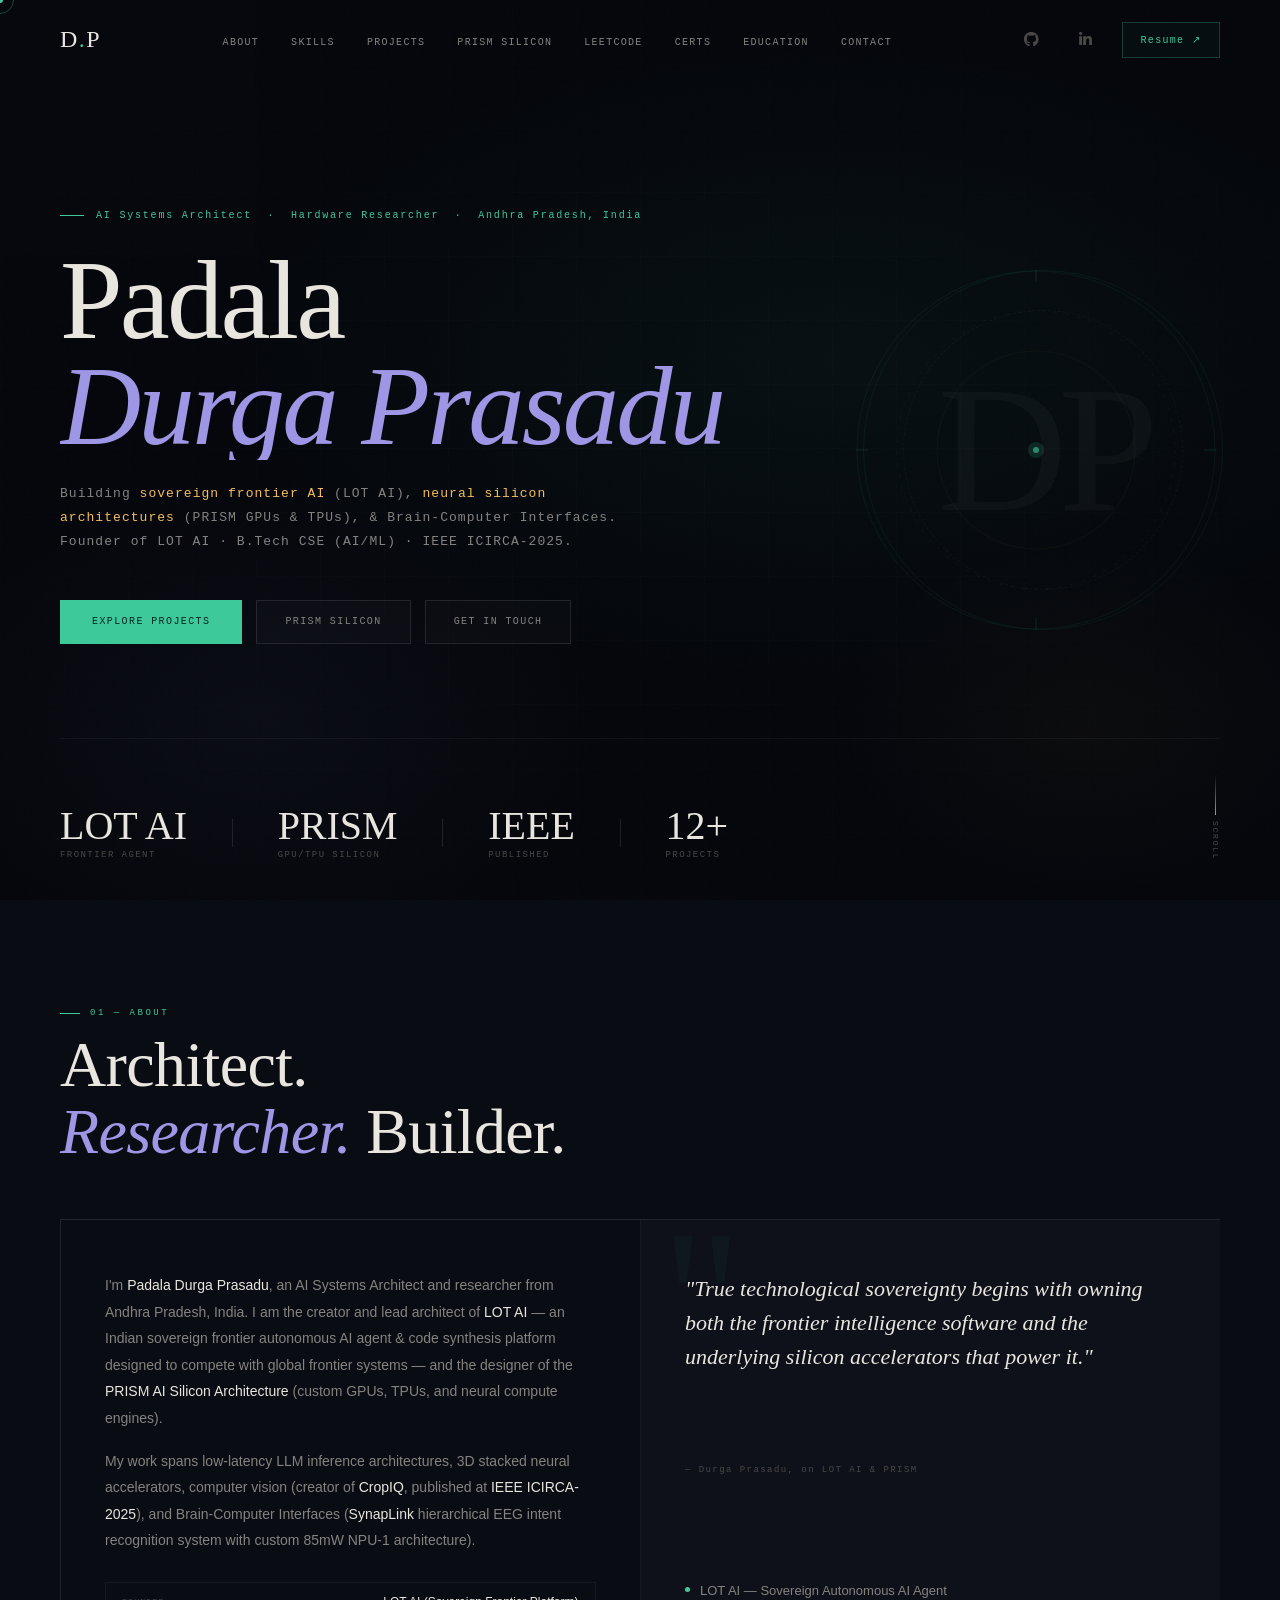
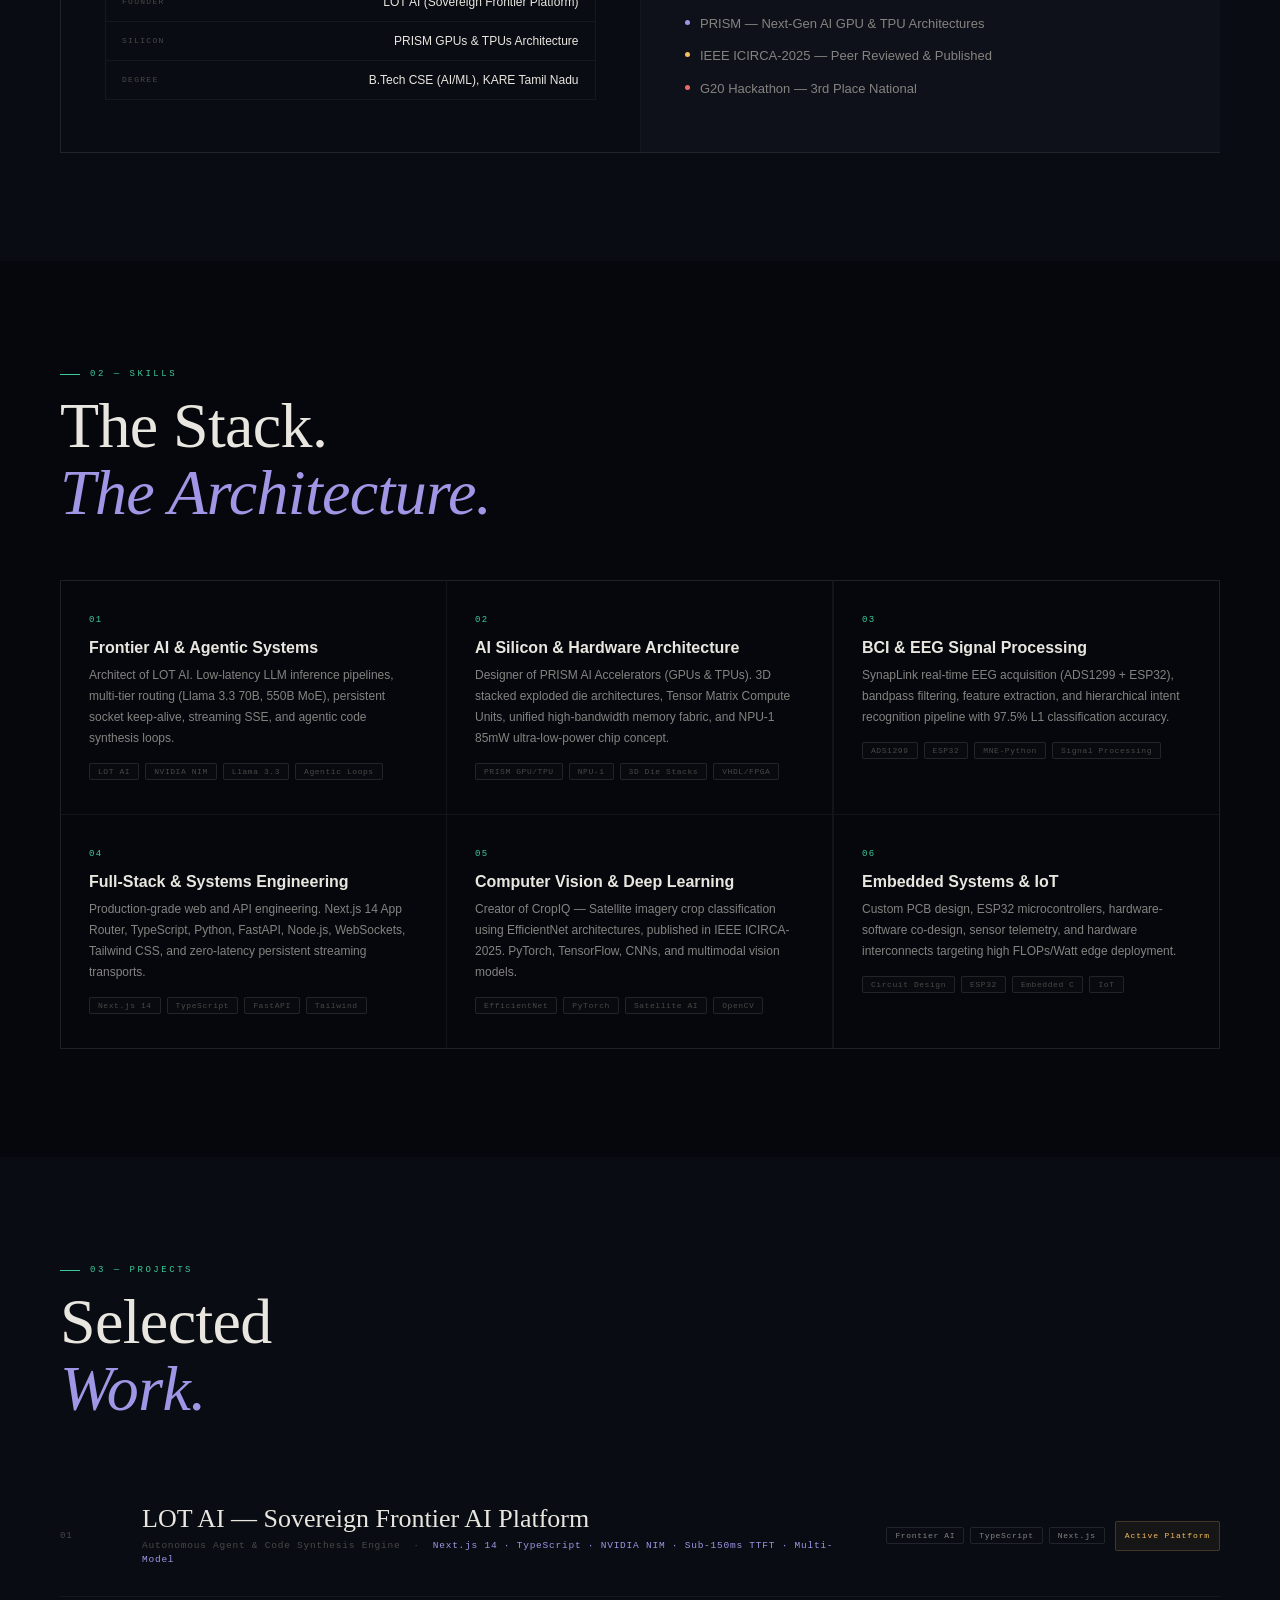
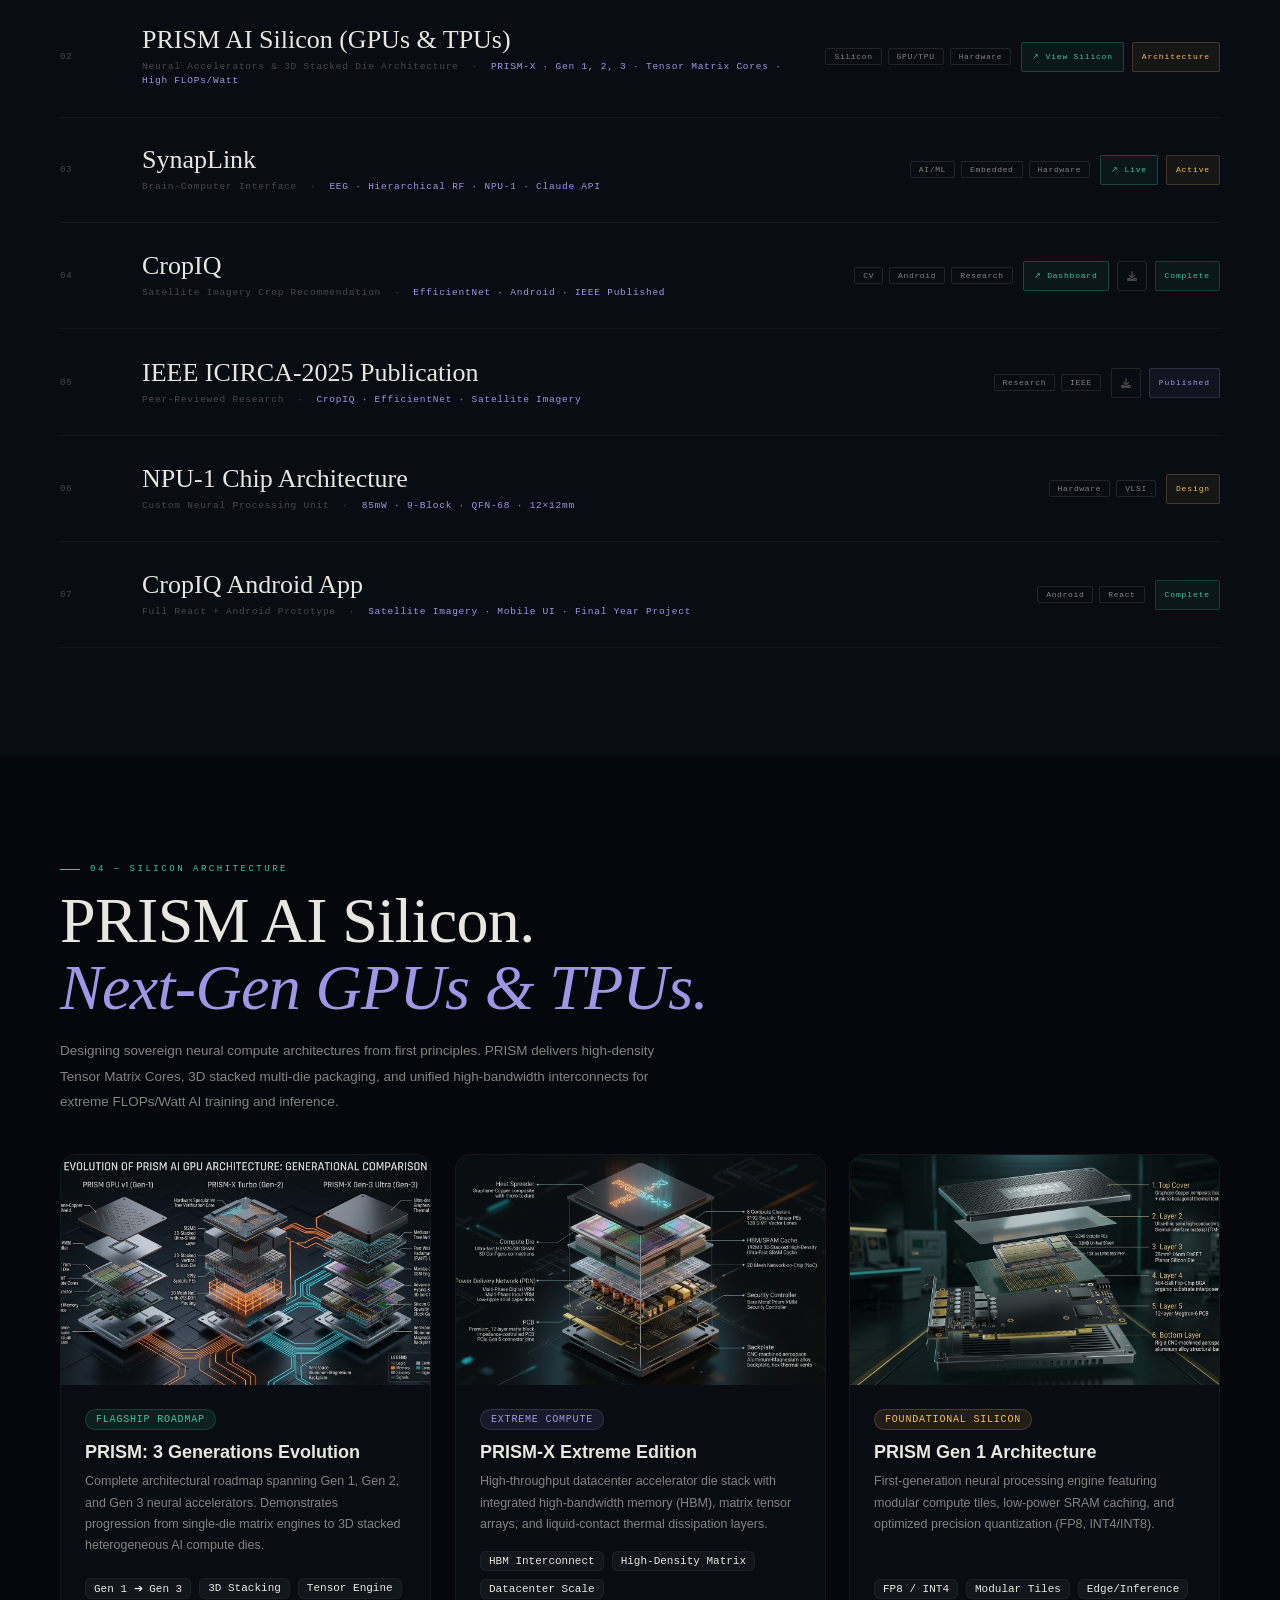
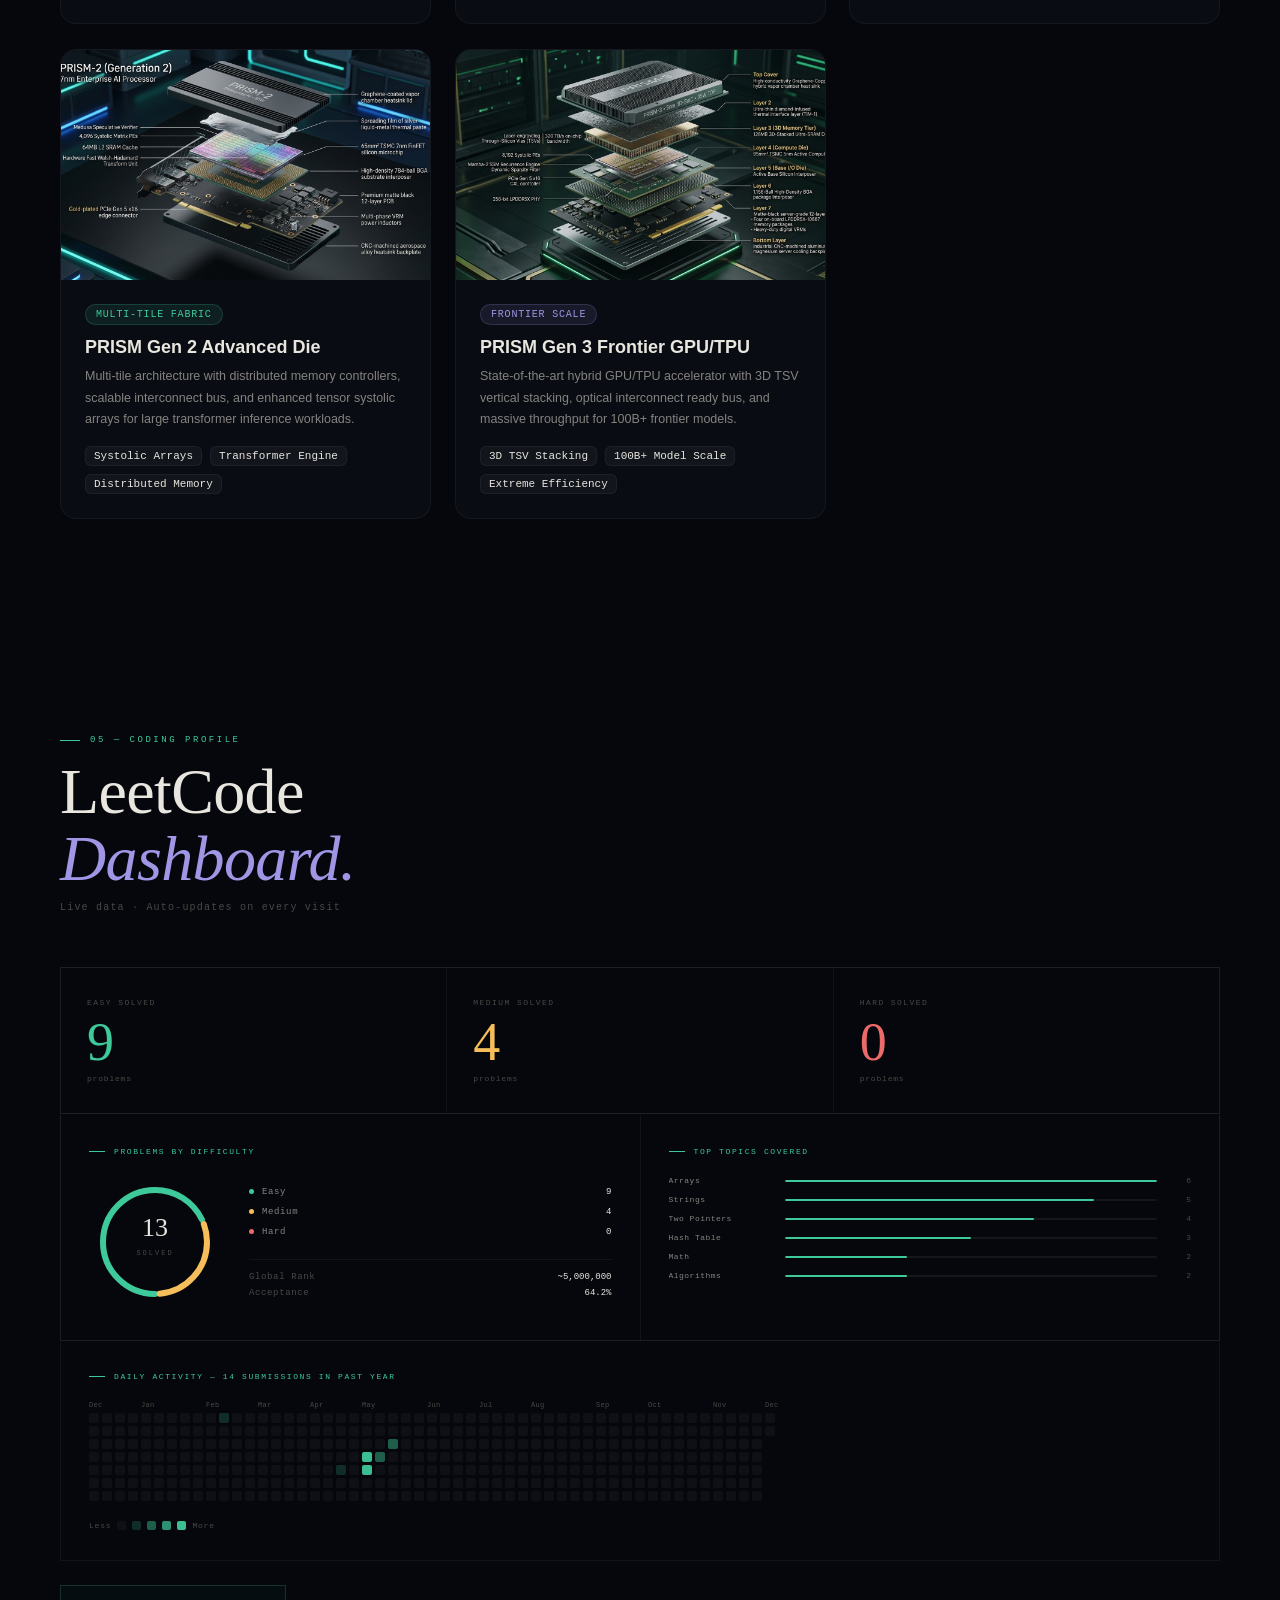
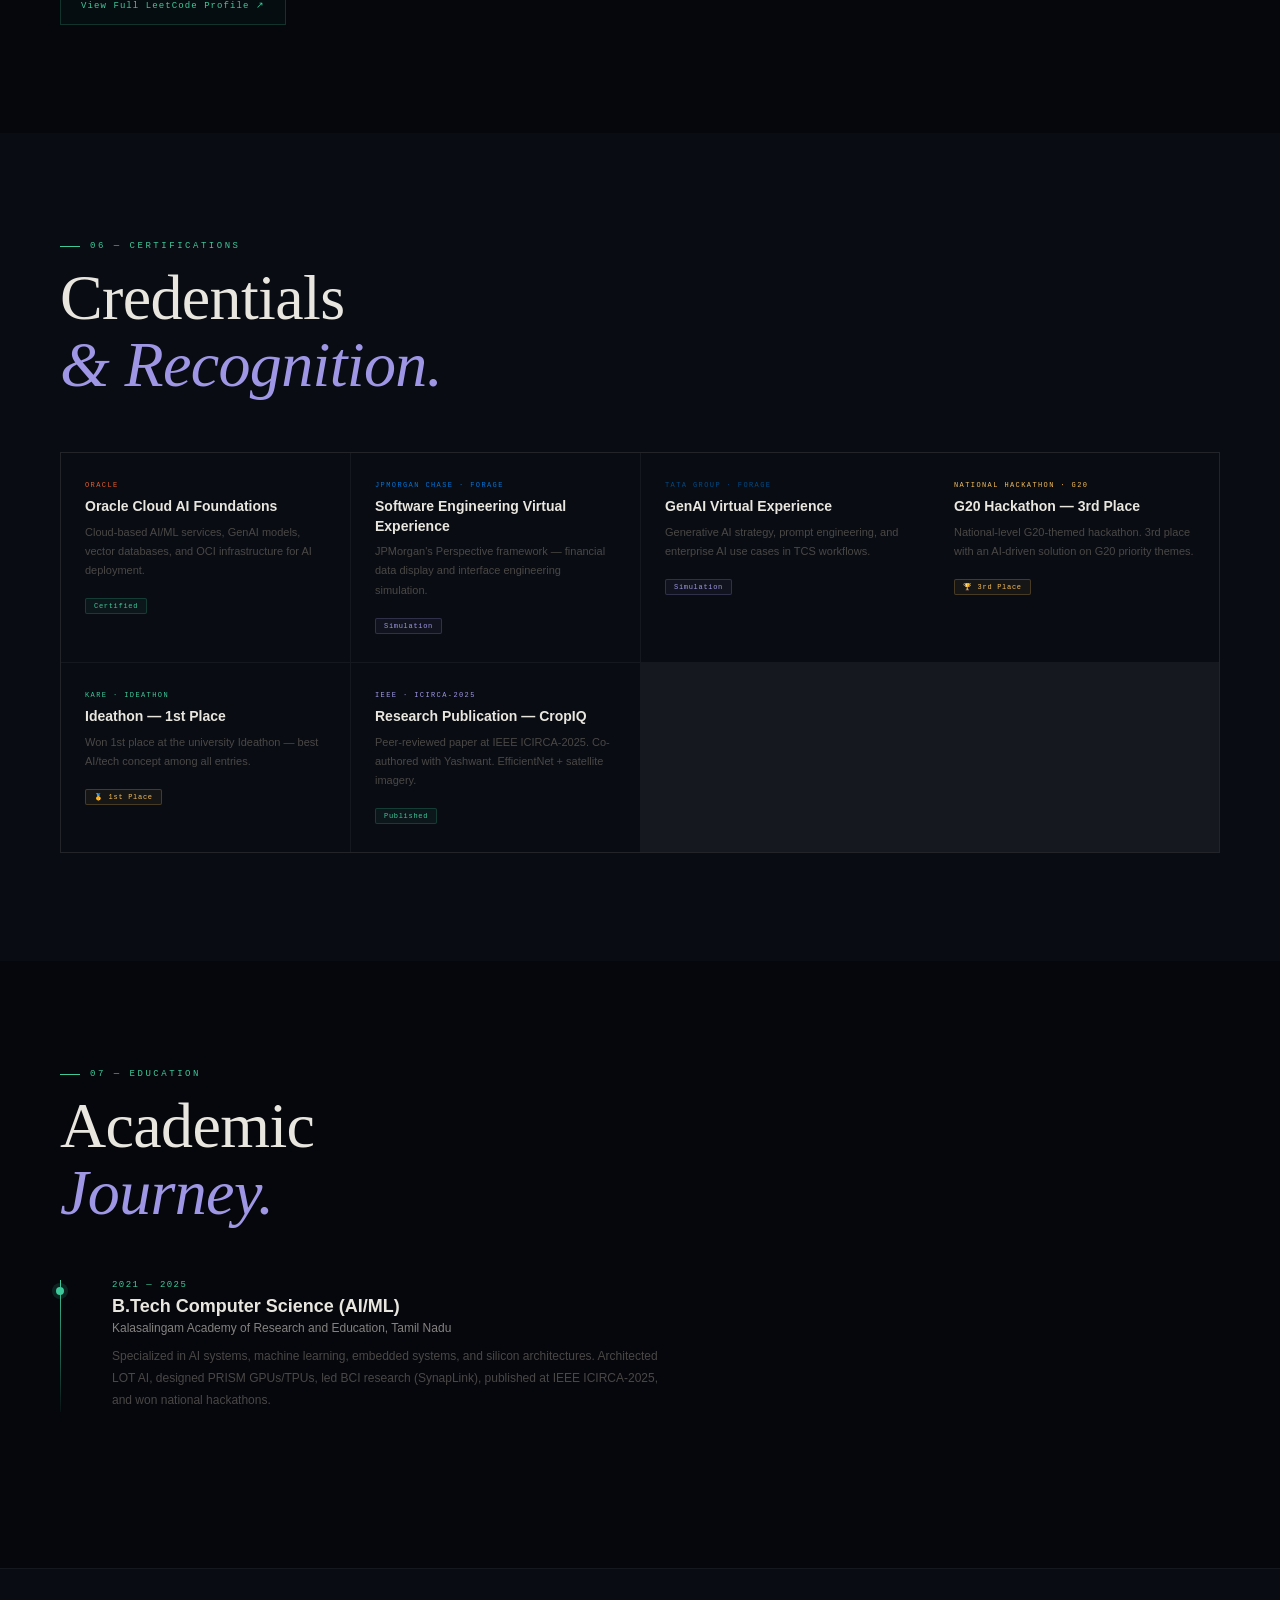
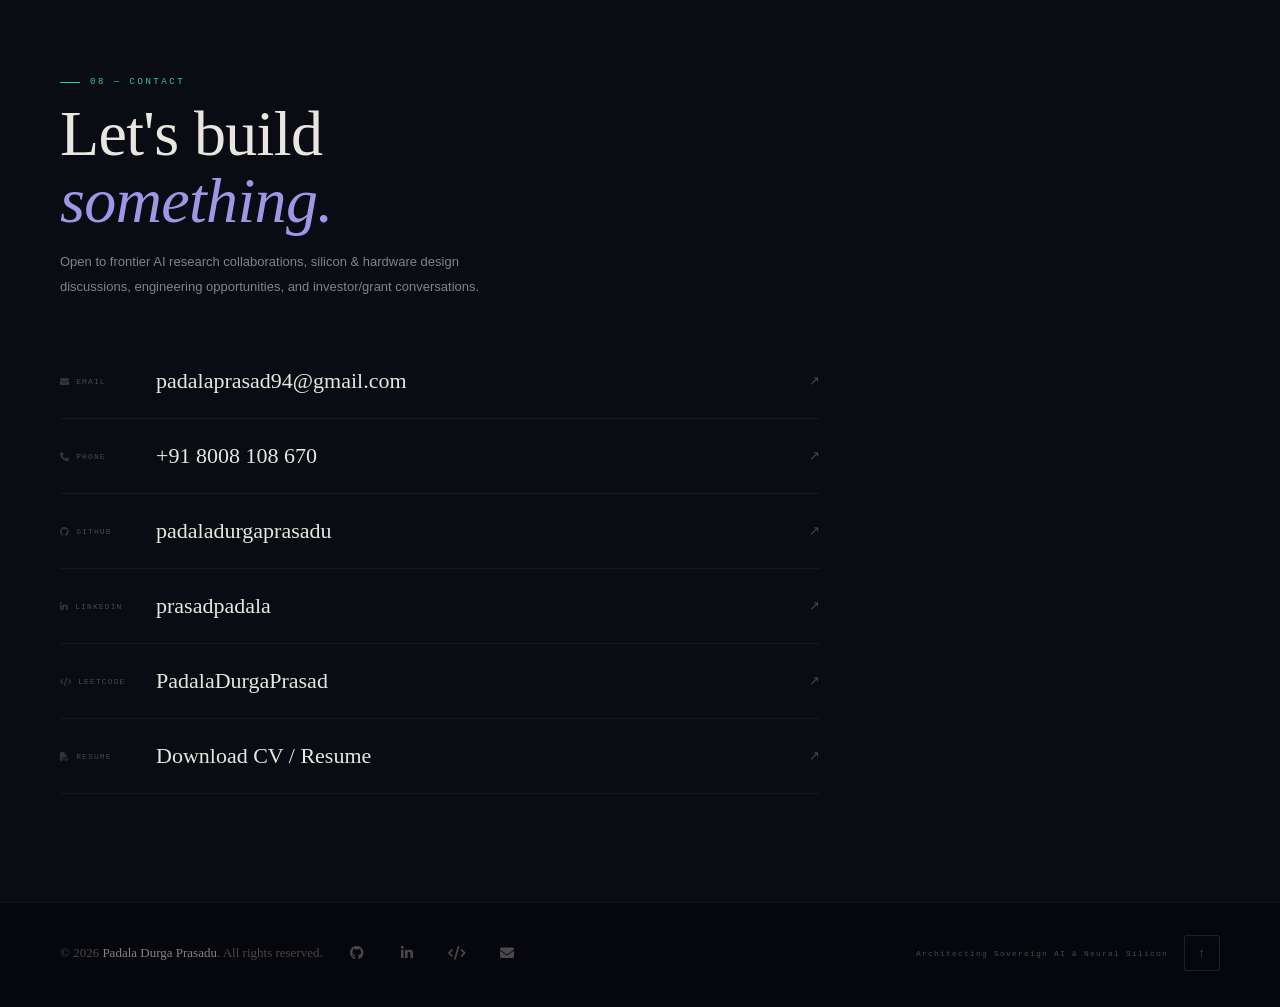
==== commit a4cf9181: "Add LOT AI frontier platform and PRISM GPU/TPU silicon architecture showcase" ====
--- a/index.html
+++ b/index.html
@@ -3,12 +3,12 @@
 <head>
   <meta charset="UTF-8">
   <meta name="viewport" content="width=device-width, initial-scale=1.0, maximum-scale=5.0, viewport-fit=cover">
-  <meta name="description" content="Padala Durga Prasadu — AI/ML Engineer, BCI Researcher, B.Tech CSE (AI/ML) graduate.">
+  <meta name="description" content="Padala Durga Prasadu — AI Systems Architect, Founder of LOT AI, Silicon & Hardware Researcher (PRISM GPUs/TPUs), BCI Researcher.">
   <meta name="author" content="Padala Durga Prasadu">
-  <meta property="og:title" content="Padala Durga Prasadu — AI/ML Engineer & BCI Researcher">
-  <meta property="og:description" content="Building brain-computer interfaces & intelligent systems.">
+  <meta property="og:title" content="Padala Durga Prasadu — AI Systems Architect & Founder of LOT AI">
+  <meta property="og:description" content="Building sovereign frontier AI (LOT AI), neural silicon architectures (PRISM GPUs & TPUs), and Brain-Computer Interfaces.">
   <meta property="og:image" content="image.jpeg">
-  <title>Padala Durga Prasadu — AI/ML Engineer & BCI Researcher</title>
+  <title>Padala Durga Prasadu — AI Systems Architect & Founder of LOT AI</title>
 
   <link rel="icon" href="favicon.jpg" type="image/jpg">
   <link rel="preconnect" href="https://fonts.googleapis.com">
@@ -33,6 +33,7 @@
       <li><a href="#about">About</a></li>
       <li><a href="#skills">Skills</a></li>
       <li><a href="#projects">Projects</a></li>
+      <li><a href="#prism">PRISM Silicon</a></li>
       <li><a href="#leetcode">LeetCode</a></li>
       <li><a href="#certifications">Certs</a></li>
       <li><a href="#education">Education</a></li>
@@ -61,10 +62,11 @@
         <li><a href="#about" class="nav-drawer-link"><span class="nd-num">01</span> About</a></li>
         <li><a href="#skills" class="nav-drawer-link"><span class="nd-num">02</span> Skills</a></li>
         <li><a href="#projects" class="nav-drawer-link"><span class="nd-num">03</span> Projects</a></li>
-        <li><a href="#leetcode" class="nav-drawer-link"><span class="nd-num">04</span> LeetCode</a></li>
-        <li><a href="#certifications" class="nav-drawer-link"><span class="nd-num">05</span> Certifications</a></li>
-        <li><a href="#education" class="nav-drawer-link"><span class="nd-num">06</span> Education</a></li>
-        <li><a href="#contact" class="nav-drawer-link"><span class="nd-num">07</span> Contact</a></li>
+        <li><a href="#prism" class="nav-drawer-link"><span class="nd-num">04</span> PRISM Silicon</a></li>
+        <li><a href="#leetcode" class="nav-drawer-link"><span class="nd-num">05</span> LeetCode</a></li>
+        <li><a href="#certifications" class="nav-drawer-link"><span class="nd-num">06</span> Certifications</a></li>
+        <li><a href="#education" class="nav-drawer-link"><span class="nd-num">07</span> Education</a></li>
+        <li><a href="#contact" class="nav-drawer-link"><span class="nd-num">08</span> Contact</a></li>
       </ul>
       <div class="nav-drawer-bottom">
         <div class="nav-drawer-socials">
@@ -82,7 +84,7 @@
     <div class="h-bg"></div>
     <div class="h-grid"></div>
 
-    <!-- Decorative monogram (no photo) -->
+    <!-- Decorative monogram -->
     <div class="h-monogram">
       <span class="h-monogram-inner">DP</span>
       <div class="h-mono-ring"></div>
@@ -105,7 +107,7 @@
     </div>
 
     <div class="h-content">
-      <div class="h-tag">AI/ML Engineer &nbsp;·&nbsp; BCI Researcher &nbsp;·&nbsp; Andhra Pradesh, India</div>
+      <div class="h-tag">AI Systems Architect &nbsp;·&nbsp; Hardware Researcher &nbsp;·&nbsp; Andhra Pradesh, India</div>
 
       <h1 class="h-name">
         <span class="h-nl">Padala</span>
@@ -113,26 +115,27 @@
       </h1>
 
       <p class="h-sub">
-        Building <em>brain-computer interfaces</em> &amp; intelligent systems.<br>
-        B.Tech CSE (AI/ML) &middot; IEEE ICIRCA-2025.
+        Building <em>sovereign frontier AI</em> (LOT AI), <em>neural silicon architectures</em> (PRISM GPUs &amp; TPUs), &amp; Brain-Computer Interfaces.<br>
+        Founder of LOT AI &middot; B.Tech CSE (AI/ML) &middot; IEEE ICIRCA-2025.
       </p>
 
       <div class="h-acts">
-        <a href="#projects" class="btn-p">View Projects</a>
-        <a href="#contact"  class="btn-g">Get In Touch</a>
+        <a href="#projects" class="btn-p">Explore Projects</a>
+        <a href="#prism" class="btn-g">PRISM Silicon</a>
+        <a href="#contact" class="btn-g">Get In Touch</a>
       </div>
     </div>
 
     <div class="h-bottom">
       <div class="h-stats">
         <div class="h-stat">
-          <span class="h-stat-n">22</span>
-          <span class="h-stat-l">EEG Intents</span>
+          <span class="h-stat-n">LOT AI</span>
+          <span class="h-stat-l">Frontier Agent</span>
         </div>
         <div class="h-stat-div"></div>
         <div class="h-stat">
-          <span class="h-stat-n">7.58</span>
-          <span class="h-stat-l">CGPA / 10</span>
+          <span class="h-stat-n">PRISM</span>
+          <span class="h-stat-l">GPU/TPU Silicon</span>
         </div>
         <div class="h-stat-div"></div>
         <div class="h-stat">
@@ -141,7 +144,7 @@
         </div>
         <div class="h-stat-div"></div>
         <div class="h-stat">
-          <span class="h-stat-n">9</span>
+          <span class="h-stat-n">12+</span>
           <span class="h-stat-l">Projects</span>
         </div>
       </div>
@@ -155,25 +158,27 @@
   <!-- ABOUT -->
   <section id="about" class="sp">
     <div class="s-tag reveal">01 — ABOUT</div>
-    <h2 class="s-title reveal rd1">Researcher.<br><em>Builder.</em> Dreamer.</h2>
+    <h2 class="s-title reveal rd1">Architect.<br><em>Researcher.</em> Builder.</h2>
 
     <div class="about-g">
       <div class="about-col reveal rd2">
-        <p>I'm <strong>Padala Durga Prasadu</strong>, a recent B.Tech graduate in Computer Science (AI/ML) from Kalasalingam Academy of Research and Education, Tamil Nadu. My work sits at the intersection of <strong>neuroscience and artificial intelligence</strong> — specifically, building accessible brain-computer interface systems.</p>
-        <p>My flagship project, <strong>SynapLink</strong>, is a hierarchical EEG intent-recognition system with a custom NPU-1 chip concept, targeting 85mW power consumption. I'm also the creator of <strong>CropIQ</strong> — a satellite imagery crop recommendation system published at IEEE ICIRCA-2025.</p>
+        <p>I'm <strong>Padala Durga Prasadu</strong>, an AI Systems Architect and researcher from Andhra Pradesh, India. I am the creator and lead architect of <strong>LOT AI</strong> — an Indian sovereign frontier autonomous AI agent & code synthesis platform designed to compete with global frontier systems — and the designer of the <strong>PRISM AI Silicon Architecture</strong> (custom GPUs, TPUs, and neural compute engines).</p>
+        <p>My work spans low-latency LLM inference architectures, 3D stacked neural accelerators, computer vision (creator of <strong>CropIQ</strong>, published at <strong>IEEE ICIRCA-2025</strong>), and Brain-Computer Interfaces (<strong>SynapLink</strong> hierarchical EEG intent recognition system with custom 85mW NPU-1 architecture).</p>
         <div class="drows">
-          <div class="dr"><span class="dr-lbl">DEGREE</span>   <span class="dr-val">B.Tech CSE (AI/ML)</span></div>
-          <div class="dr"><span class="dr-lbl">UNIVERSITY</span><span class="dr-val">KARE, Tamil Nadu</span></div>
+          <div class="dr"><span class="dr-lbl">FOUNDER</span>   <span class="dr-val">LOT AI (Sovereign Frontier Platform)</span></div>
+          <div class="dr"><span class="dr-lbl">SILICON</span>   <span class="dr-val">PRISM GPUs &amp; TPUs Architecture</span></div>
+          <div class="dr"><span class="dr-lbl">DEGREE</span>    <span class="dr-val">B.Tech CSE (AI/ML), KARE Tamil Nadu</span></div>
         </div>
       </div>
 
       <div class="about-quote reveal rd3">
-        <blockquote>"The brain is the most complex interface ever built. My goal is to make it speak to machines — and make machines listen."</blockquote>
-        <cite>— Durga Prasadu, on SynapLink</cite>
+        <blockquote>"True technological sovereignty begins with owning both the frontier intelligence software and the underlying silicon accelerators that power it."</blockquote>
+        <cite>— Durga Prasadu, on LOT AI &amp; PRISM</cite>
         <div class="achvs">
-          <div class="achv"><div class="achv-dot" style="background:var(--accent)"></div><span class="achv-t">G20 Hackathon — 3rd Place National</span></div>
-          <div class="achv"><div class="achv-dot" style="background:var(--accent2)"></div><span class="achv-t">Ideathon — 1st Place</span></div>
+          <div class="achv"><div class="achv-dot" style="background:var(--accent)"></div><span class="achv-t">LOT AI — Sovereign Autonomous AI Agent</span></div>
+          <div class="achv"><div class="achv-dot" style="background:var(--accent2)"></div><span class="achv-t">PRISM — Next-Gen AI GPU &amp; TPU Architectures</span></div>
           <div class="achv"><div class="achv-dot" style="background:var(--accent3)"></div><span class="achv-t">IEEE ICIRCA-2025 — Peer Reviewed &amp; Published</span></div>
+          <div class="achv"><div class="achv-dot" style="background:var(--accent4)"></div><span class="achv-t">G20 Hackathon — 3rd Place National</span></div>
         </div>
       </div>
     </div>
@@ -182,14 +187,44 @@
   <!-- SKILLS -->
   <section id="skills" class="sp">
     <div class="s-tag reveal">02 — SKILLS</div>
-    <h2 class="s-title reveal rd1">The Stack.<br><em>The Craft.</em></h2>
+    <h2 class="s-title reveal rd1">The Stack.<br><em>The Architecture.</em></h2>
     <div class="sk-g">
-      <div class="sk-c reveal rd1"><span class="sk-num">01</span><div class="sk-n">AI &amp; Machine Learning</div><div class="sk-d">Deep learning, CV, NLP, and hierarchical classification. Hierarchical Random Forest with 97.5% L1 accuracy on SynapLink.</div><div class="sk-tags"><span class="sk-tag">PyTorch</span><span class="sk-tag">TensorFlow</span><span class="sk-tag">Random Forest</span><span class="sk-tag">CNNs</span></div></div>
-      <div class="sk-c reveal rd2"><span class="sk-num">02</span><div class="sk-n">BCI &amp; EEG Processing</div><div class="sk-d">Real-time EEG acquisition (ADS1299 + ESP32), bandpass filtering, feature extraction, 22-intent recognition pipeline.</div><div class="sk-tags"><span class="sk-tag">ADS1299</span><span class="sk-tag">ESP32</span><span class="sk-tag">MNE-Python</span><span class="sk-tag">EEG</span></div></div>
-      <div class="sk-c reveal rd3"><span class="sk-num">03</span><div class="sk-n">Python Development</div><div class="sk-d">End-to-end ML systems, data pipelines, API integrations. Hackathon-tested with production AI deployment experience.</div><div class="sk-tags"><span class="sk-tag">Python</span><span class="sk-tag">FastAPI</span><span class="sk-tag">Pandas</span><span class="sk-tag">NumPy</span></div></div>
-      <div class="sk-c reveal rd1"><span class="sk-num">04</span><div class="sk-n">Web Development</div><div class="sk-d">Responsive modern web apps and client websites. React, HTML/CSS/JS, and production-grade editorial UI design.</div><div class="sk-tags"><span class="sk-tag">React</span><span class="sk-tag">JavaScript</span><span class="sk-tag">HTML/CSS</span><span class="sk-tag">Tailwind</span></div></div>
-      <div class="sk-c reveal rd2"><span class="sk-num">05</span><div class="sk-n">Android Development</div><div class="sk-d">CropIQ full Android prototype — satellite imagery AI crop recommendations with real-time data and mobile UI.</div><div class="sk-tags"><span class="sk-tag">Kotlin</span><span class="sk-tag">Flutter</span><span class="sk-tag">Firebase</span><span class="sk-tag">REST APIs</span></div></div>
-      <div class="sk-c reveal rd3"><span class="sk-num">06</span><div class="sk-n">Embedded &amp; Hardware</div><div class="sk-d">NPU-1 chip concept: 9-block architecture, 85mW target, 12×12mm QFN-68 package. FPGA → Efabless shuttle path.</div><div class="sk-tags"><span class="sk-tag">ESP32</span><span class="sk-tag">FPGA</span><span class="sk-tag">Circuit Design</span><span class="sk-tag">VHDL</span></div></div>
+      <div class="sk-c reveal rd1">
+        <span class="sk-num">01</span>
+        <div class="sk-n">Frontier AI &amp; Agentic Systems</div>
+        <div class="sk-d">Architect of LOT AI. Low-latency LLM inference pipelines, multi-tier routing (Llama 3.3 70B, 550B MoE), persistent socket keep-alive, streaming SSE, and agentic code synthesis loops.</div>
+        <div class="sk-tags"><span class="sk-tag">LOT AI</span><span class="sk-tag">NVIDIA NIM</span><span class="sk-tag">Llama 3.3</span><span class="sk-tag">Agentic Loops</span></div>
+      </div>
+      <div class="sk-c reveal rd2">
+        <span class="sk-num">02</span>
+        <div class="sk-n">AI Silicon &amp; Hardware Architecture</div>
+        <div class="sk-d">Designer of PRISM AI Accelerators (GPUs &amp; TPUs). 3D stacked exploded die architectures, Tensor Matrix Compute Units, unified high-bandwidth memory fabric, and NPU-1 85mW ultra-low-power chip concept.</div>
+        <div class="sk-tags"><span class="sk-tag">PRISM GPU/TPU</span><span class="sk-tag">NPU-1</span><span class="sk-tag">3D Die Stacks</span><span class="sk-tag">VHDL/FPGA</span></div>
+      </div>
+      <div class="sk-c reveal rd3">
+        <span class="sk-num">03</span>
+        <div class="sk-n">BCI &amp; EEG Signal Processing</div>
+        <div class="sk-d">SynapLink real-time EEG acquisition (ADS1299 + ESP32), bandpass filtering, feature extraction, and hierarchical intent recognition pipeline with 97.5% L1 classification accuracy.</div>
+        <div class="sk-tags"><span class="sk-tag">ADS1299</span><span class="sk-tag">ESP32</span><span class="sk-tag">MNE-Python</span><span class="sk-tag">Signal Processing</span></div>
+      </div>
+      <div class="sk-c reveal rd1">
+        <span class="sk-num">04</span>
+        <div class="sk-n">Full-Stack &amp; Systems Engineering</div>
+        <div class="sk-d">Production-grade web and API engineering. Next.js 14 App Router, TypeScript, Python, FastAPI, Node.js, WebSockets, Tailwind CSS, and zero-latency persistent streaming transports.</div>
+        <div class="sk-tags"><span class="sk-tag">Next.js 14</span><span class="sk-tag">TypeScript</span><span class="sk-tag">FastAPI</span><span class="sk-tag">Tailwind</span></div>
+      </div>
+      <div class="sk-c reveal rd2">
+        <span class="sk-num">05</span>
+        <div class="sk-n">Computer Vision &amp; Deep Learning</div>
+        <div class="sk-d">Creator of CropIQ — Satellite imagery crop classification using EfficientNet architectures, published in IEEE ICIRCA-2025. PyTorch, TensorFlow, CNNs, and multimodal vision models.</div>
+        <div class="sk-tags"><span class="sk-tag">EfficientNet</span><span class="sk-tag">PyTorch</span><span class="sk-tag">Satellite AI</span><span class="sk-tag">OpenCV</span></div>
+      </div>
+      <div class="sk-c reveal rd3">
+        <span class="sk-num">06</span>
+        <div class="sk-n">Embedded Systems &amp; IoT</div>
+        <div class="sk-d">Custom PCB design, ESP32 microcontrollers, hardware-software co-design, sensor telemetry, and hardware interconnects targeting high FLOPs/Watt edge deployment.</div>
+        <div class="sk-tags"><span class="sk-tag">Circuit Design</span><span class="sk-tag">ESP32</span><span class="sk-tag">Embedded C</span><span class="sk-tag">IoT</span></div>
+      </div>
     </div>
   </section>
 
@@ -199,8 +234,40 @@
     <h2 class="s-title reveal rd1">Selected<br><em>Work.</em></h2>
     <div class="proj-l">
 
+      <!-- 01: LOT AI -->
       <div class="p-item reveal">
         <span class="p-num">01</span>
+        <div class="p-info">
+          <div class="p-name">LOT AI — Sovereign Frontier AI Platform</div>
+          <div class="p-meta">Autonomous Agent &amp; Code Synthesis Engine &nbsp;&middot;&nbsp; <span>Next.js 14 · TypeScript · NVIDIA NIM · Sub-150ms TTFT · Multi-Model</span></div>
+        </div>
+        <div class="p-right">
+          <div class="p-tags"><span class="p-tag">Frontier AI</span><span class="p-tag">TypeScript</span><span class="p-tag">Next.js</span></div>
+          <div class="p-actions">
+            <span class="st st-on">Active Platform</span>
+          </div>
+        </div>
+      </div>
+
+      <!-- 02: PRISM AI SILICON -->
+      <div class="p-item reveal">
+        <span class="p-num">02</span>
+        <div class="p-info">
+          <div class="p-name">PRISM AI Silicon (GPUs &amp; TPUs)</div>
+          <div class="p-meta">Neural Accelerators &amp; 3D Stacked Die Architecture &nbsp;&middot;&nbsp; <span>PRISM-X · Gen 1, 2, 3 · Tensor Matrix Cores · High FLOPs/Watt</span></div>
+        </div>
+        <div class="p-right">
+          <div class="p-tags"><span class="p-tag">Silicon</span><span class="p-tag">GPU/TPU</span><span class="p-tag">Hardware</span></div>
+          <div class="p-actions">
+            <a href="#prism" class="p-live" title="View PRISM Showcase">↗ View Silicon</a>
+            <span class="st st-on">Architecture</span>
+          </div>
+        </div>
+      </div>
+
+      <!-- 03: SynapLink -->
+      <div class="p-item reveal">
+        <span class="p-num">03</span>
         <div class="p-info">
           <div class="p-name">SynapLink</div>
           <div class="p-meta">Brain-Computer Interface &nbsp;&middot;&nbsp; <span>EEG · Hierarchical RF · NPU-1 · Claude API</span></div>
@@ -214,8 +281,9 @@
         </div>
       </div>
 
-      <div class="p-item reveal">
-        <span class="p-num">02</span>
+      <!-- 04: CropIQ -->
+      <div class="p-item reveal">
+        <span class="p-num">04</span>
         <div class="p-info">
           <div class="p-name">CropIQ</div>
           <div class="p-meta">Satellite Imagery Crop Recommendation &nbsp;&middot;&nbsp; <span>EfficientNet · Android · IEEE Published</span></div>
@@ -230,8 +298,9 @@
         </div>
       </div>
 
-      <div class="p-item reveal">
-        <span class="p-num">03</span>
+      <!-- 05: IEEE ICIRCA-2025 -->
+      <div class="p-item reveal">
+        <span class="p-num">05</span>
         <div class="p-info">
           <div class="p-name">IEEE ICIRCA-2025 Publication</div>
           <div class="p-meta">Peer-Reviewed Research &nbsp;&middot;&nbsp; <span>CropIQ · EfficientNet · Satellite Imagery</span></div>
@@ -245,8 +314,9 @@
         </div>
       </div>
 
-      <div class="p-item reveal">
-        <span class="p-num">04</span>
+      <!-- 06: NPU-1 Chip -->
+      <div class="p-item reveal">
+        <span class="p-num">06</span>
         <div class="p-info">
           <div class="p-name">NPU-1 Chip Architecture</div>
           <div class="p-meta">Custom Neural Processing Unit &nbsp;&middot;&nbsp; <span>85mW · 9-Block · QFN-68 · 12×12mm</span></div>
@@ -259,8 +329,9 @@
         </div>
       </div>
 
-      <div class="p-item reveal">
-        <span class="p-num">05</span>
+      <!-- 07: CropIQ Android App -->
+      <div class="p-item reveal">
+        <span class="p-num">07</span>
         <div class="p-info">
           <div class="p-name">CropIQ Android App</div>
           <div class="p-meta">Full React + Android Prototype &nbsp;&middot;&nbsp; <span>Satellite Imagery · Mobile UI · Final Year Project</span></div>
@@ -273,30 +344,110 @@
         </div>
       </div>
 
-      <div class="p-item reveal">
-        <span class="p-num">06</span>
-        <div class="p-info">
-          <div class="p-name">E-commerce Business Website</div>
-          <div class="p-meta">Client Web Project &nbsp;&middot;&nbsp; <span>E-commerce · Branding · Traditional Sweet Brand</span></div>
-        </div>
-        <div class="p-right">
-          <div class="p-tags"><span class="p-tag">Web</span><span class="p-tag">Client</span></div>
-          <div class="p-actions">
-            <span class="st st-done">Delivered</span>
-          </div>
-        </div>
-      </div>
-
-      <div class="p-item reveal">
-        <span class="p-num">07</span>
-        <div class="p-info">
-          <div class="p-name">Portfolio — prasad.dev</div>
-          <div class="p-meta">Personal Brand &nbsp;&middot;&nbsp; <span>Dark Editorial · Cinematic Animations · GitHub Pages</span></div>
-        </div>
-        <div class="p-right">
-          <div class="p-tags"><span class="p-tag">Web</span><span class="p-tag">Design</span></div>
-          <div class="p-actions">
-            <span class="st st-done">Live</span>
+    </div>
+  </section>
+
+  <!-- PRISM SILICON SHOWCASE -->
+  <section id="prism" class="sp">
+    <div class="s-tag reveal">04 — SILICON ARCHITECTURE</div>
+    <h2 class="s-title reveal rd1">PRISM AI Silicon.<br><em>Next-Gen GPUs &amp; TPUs.</em></h2>
+    <p class="reveal rd2" style="font-family:var(--sans);font-size:13.5px;color:var(--text2);line-height:1.9;max-width:620px;margin-top:10px">
+      Designing sovereign neural compute architectures from first principles. PRISM delivers high-density Tensor Matrix Cores, 3D stacked multi-die packaging, and unified high-bandwidth interconnects for extreme FLOPs/Watt AI training and inference.
+    </p>
+
+    <div class="prism-showcase">
+      
+      <!-- Card 1: 3 Generations Overview -->
+      <div class="prism-card reveal rd1">
+        <div class="prism-img-wrap">
+          <img src="prism_3_generations_exploded_view_1787456633035.jpg" alt="PRISM 3 Generations Exploded Architecture" class="prism-img" loading="lazy">
+        </div>
+        <div class="prism-body">
+          <div class="prism-badge">Flagship Roadmap</div>
+          <div class="prism-title">PRISM: 3 Generations Evolution</div>
+          <div class="prism-desc">
+            Complete architectural roadmap spanning Gen 1, Gen 2, and Gen 3 neural accelerators. Demonstrates progression from single-die matrix engines to 3D stacked heterogeneous AI compute dies.
+          </div>
+          <div class="prism-specs">
+            <span class="prism-spec-tag">Gen 1 ➔ Gen 3</span>
+            <span class="prism-spec-tag">3D Stacking</span>
+            <span class="prism-spec-tag">Tensor Engine</span>
+          </div>
+        </div>
+      </div>
+
+      <!-- Card 2: PRISM-X -->
+      <div class="prism-card reveal rd2">
+        <div class="prism-img-wrap">
+          <img src="prism_x_exploded_view_1787400089597.jpg" alt="PRISM-X Exploded Die Stack" class="prism-img" loading="lazy">
+        </div>
+        <div class="prism-body">
+          <div class="prism-badge" style="color:var(--accent2);background:rgba(159,151,229,0.1);border-color:rgba(159,151,229,0.2)">Extreme Compute</div>
+          <div class="prism-title">PRISM-X Extreme Edition</div>
+          <div class="prism-desc">
+            High-throughput datacenter accelerator die stack with integrated high-bandwidth memory (HBM), matrix tensor arrays, and liquid-contact thermal dissipation layers.
+          </div>
+          <div class="prism-specs">
+            <span class="prism-spec-tag">HBM Interconnect</span>
+            <span class="prism-spec-tag">High-Density Matrix</span>
+            <span class="prism-spec-tag">Datacenter Scale</span>
+          </div>
+        </div>
+      </div>
+
+      <!-- Card 3: Gen 1 -->
+      <div class="prism-card reveal rd3">
+        <div class="prism-img-wrap">
+          <img src="prism_gen1_exploded_view_1787486875868.jpg" alt="PRISM Gen 1 Exploded Architecture" class="prism-img" loading="lazy">
+        </div>
+        <div class="prism-body">
+          <div class="prism-badge" style="color:var(--accent3);background:rgba(245,190,90,0.1);border-color:rgba(245,190,90,0.2)">Foundational Silicon</div>
+          <div class="prism-title">PRISM Gen 1 Architecture</div>
+          <div class="prism-desc">
+            First-generation neural processing engine featuring modular compute tiles, low-power SRAM caching, and optimized precision quantization (FP8, INT4/INT8).
+          </div>
+          <div class="prism-specs">
+            <span class="prism-spec-tag">FP8 / INT4</span>
+            <span class="prism-spec-tag">Modular Tiles</span>
+            <span class="prism-spec-tag">Edge/Inference</span>
+          </div>
+        </div>
+      </div>
+
+      <!-- Card 4: Gen 2 -->
+      <div class="prism-card reveal rd1">
+        <div class="prism-img-wrap">
+          <img src="prism_gen2_detailed_exploded_1787487080890.jpg" alt="PRISM Gen 2 Detailed Architecture" class="prism-img" loading="lazy">
+        </div>
+        <div class="prism-body">
+          <div class="prism-badge">Multi-Tile Fabric</div>
+          <div class="prism-title">PRISM Gen 2 Advanced Die</div>
+          <div class="prism-desc">
+            Multi-tile architecture with distributed memory controllers, scalable interconnect bus, and enhanced tensor systolic arrays for large transformer inference workloads.
+          </div>
+          <div class="prism-specs">
+            <span class="prism-spec-tag">Systolic Arrays</span>
+            <span class="prism-spec-tag">Transformer Engine</span>
+            <span class="prism-spec-tag">Distributed Memory</span>
+          </div>
+        </div>
+      </div>
+
+      <!-- Card 5: Gen 3 -->
+      <div class="prism-card reveal rd2">
+        <div class="prism-img-wrap">
+          <img src="prism_gen3_exploded_view_1787487250898.jpg" alt="PRISM Gen 3 Frontier Architecture" class="prism-img" loading="lazy">
+        </div>
+        <div class="prism-body">
+          <div class="prism-badge" style="color:var(--accent2);background:rgba(159,151,229,0.1);border-color:rgba(159,151,229,0.2)">Frontier Scale</div>
+          <div class="prism-title">PRISM Gen 3 Frontier GPU/TPU</div>
+          <div class="prism-desc">
+            State-of-the-art hybrid GPU/TPU accelerator with 3D TSV vertical stacking, optical interconnect ready bus, and massive throughput for 100B+ frontier models.
+          </div>
+          <div class="prism-specs">
+            <span class="prism-spec-tag">3D TSV Stacking</span>
+            <span class="prism-spec-tag">100B+ Model Scale</span>
+            <span class="prism-spec-tag">Extreme Efficiency</span>
           </div>
         </div>
       </div>
@@ -306,7 +457,7 @@
 
   <!-- LEETCODE -->
   <section id="leetcode" class="sp">
-    <div class="s-tag reveal">04 — CODING PROFILE</div>
+    <div class="s-tag reveal">05 — CODING PROFILE</div>
     <h2 class="s-title reveal rd1">LeetCode<br><em>Dashboard.</em></h2>
     <p class="reveal rd2" style="font-family:var(--mono);font-size:10px;color:var(--text3);letter-spacing:.12em;margin-top:-6px">Live data · Auto-updates on every visit</p>
     
@@ -321,7 +472,7 @@
 
   <!-- CERTIFICATIONS -->
   <section id="certifications" class="sp">
-    <div class="s-tag reveal">05 — CERTIFICATIONS</div>
+    <div class="s-tag reveal">06 — CERTIFICATIONS</div>
     <h2 class="s-title reveal rd1">Credentials<br><em>&amp; Recognition.</em></h2>
     <div class="cert-g">
       <div class="cert-c reveal rd2" style="--cc:#E25C2F"><span class="cert-iss">ORACLE</span><div class="cert-nm">Oracle Cloud AI Foundations</div><div class="cert-d">Cloud-based AI/ML services, GenAI models, vector databases, and OCI infrastructure for AI deployment.</div><span class="cert-b cb-v">Certified</span></div>
@@ -335,7 +486,7 @@
 
   <!-- EDUCATION -->
   <section id="education" class="sp">
-    <div class="s-tag reveal">06 — EDUCATION</div>
+    <div class="s-tag reveal">07 — EDUCATION</div>
     <h2 class="s-title reveal rd1">Academic<br><em>Journey.</em></h2>
     <div class="tl">
       <div class="tl-item reveal">
@@ -343,7 +494,7 @@
         <div class="tl-d">2021 — 2025</div>
         <div class="tl-t">B.Tech Computer Science (AI/ML)</div>
         <div class="tl-s">Kalasalingam Academy of Research and Education, Tamil Nadu</div>
-        <div class="tl-p">Specialized in AI, machine learning, embedded systems, and signal processing. Led BCI research (SynapLink), satellite imagery AI (CropIQ), IEEE conference publication, hackathon wins, and multiple certified courses.</div>
+        <div class="tl-p">Specialized in AI systems, machine learning, embedded systems, and silicon architectures. Architected LOT AI, designed PRISM GPUs/TPUs, led BCI research (SynapLink), published at IEEE ICIRCA-2025, and won national hackathons.</div>
       </div>
     </div>
   </section>
@@ -351,9 +502,9 @@
   <!-- CONTACT -->
   <section id="contact" class="sp">
     <div class="c-inner">
-      <div class="s-tag reveal">07 — CONTACT</div>
+      <div class="s-tag reveal">08 — CONTACT</div>
       <h2 class="s-title reveal rd1">Let's build<br><em>something.</em></h2>
-      <p class="reveal rd2" style="font-family:var(--sans);font-size:13px;color:var(--text2);line-height:1.9;max-width:440px;margin-top:8px">Open to research collaborations, internship opportunities, and conversations about BCI, AI systems, or German university admissions.</p>
+      <p class="reveal rd2" style="font-family:var(--sans);font-size:13px;color:var(--text2);line-height:1.9;max-width:440px;margin-top:8px">Open to frontier AI research collaborations, silicon &amp; hardware design discussions, engineering opportunities, and investor/grant conversations.</p>
 
       <div class="c-links">
         <a href="mailto:padalaprasad94@gmail.com" class="c-link reveal">
@@ -377,7 +528,7 @@
           <span class="c-arr">↗</span>
         </a>
         <a href="P.Prasadu.pdf" target="_blank" rel="noopener" class="c-link reveal rd4">
-          <div class="c-ll"><span class="c-icon"><i class="fas fa-file-pdf"></i> RESUME</span><span class="c-lbl">Download CV / Europass</span></div>
+          <div class="c-ll"><span class="c-icon"><i class="fas fa-file-pdf"></i> RESUME</span><span class="c-lbl">Download CV / Resume</span></div>
           <span class="c-arr">↗</span>
         </a>
       </div>
@@ -386,7 +537,7 @@
 
   <!-- FOOTER -->
   <footer>
-    <div class="f-l">© 2025 <strong>Padala Durga Prasadu</strong>. All rights reserved.</div>
+    <div class="f-l">© 2026 <strong>Padala Durga Prasadu</strong>. All rights reserved.</div>
     <div class="f-social">
       <a href="https://github.com/padaladurgaprasadu"   target="_blank" rel="noopener" aria-label="GitHub"   class="f-icon"><i class="fab fa-github"></i></a>
       <a href="https://in.linkedin.com/in/prasadpadala" target="_blank" rel="noopener" aria-label="LinkedIn" class="f-icon"><i class="fab fa-linkedin-in"></i></a>
@@ -394,7 +545,7 @@
       <a href="mailto:padalaprasad94@gmail.com"         aria-label="Email"    class="f-icon"><i class="fas fa-envelope"></i></a>
     </div>
     <div class="f-right-group">
-      <div class="f-r">Designed with intention · Built for impact</div>
+      <div class="f-r">Architecting Sovereign AI &amp; Neural Silicon</div>
       <a href="#hero" class="f-top" aria-label="Back to top">↑</a>
     </div>
   </footer>
--- a/style.css
+++ b/style.css
@@ -2041,4 +2041,109 @@
     white-space: normal;
     word-break: break-all;
   }
+}
+
+/* ============================================================
+   PRISM SILICON & HARDWARE SHOWCASE STYLING
+   ============================================================ */
+.prism-showcase {
+  margin-top: 40px;
+  display: grid;
+  grid-template-columns: repeat(auto-fit, minmax(320px, 1fr));
+  gap: 24px;
+}
+
+.prism-card {
+  background: var(--bg2);
+  border: 1px solid var(--border);
+  border-radius: 16px;
+  overflow: hidden;
+  transition: all 0.35s var(--ease);
+  position: relative;
+  display: flex;
+  flex-direction: column;
+}
+
+.prism-card:hover {
+  border-color: var(--border3);
+  transform: translateY(-4px);
+  box-shadow: 0 16px 36px rgba(0, 0, 0, 0.6), 0 0 24px rgba(62, 201, 154, 0.08);
+}
+
+.prism-img-wrap {
+  width: 100%;
+  aspect-ratio: 16 / 10;
+  background: #080a0f;
+  overflow: hidden;
+  position: relative;
+}
+
+.prism-img {
+  width: 100%;
+  height: 100%;
+  object-fit: cover;
+  transition: transform 0.6s var(--ease);
+}
+
+.prism-card:hover .prism-img {
+  transform: scale(1.05);
+}
+
+.prism-body {
+  padding: 24px;
+  display: flex;
+  flex-direction: column;
+  flex-grow: 1;
+}
+
+.prism-badge {
+  display: inline-flex;
+  align-items: center;
+  gap: 6px;
+  padding: 4px 10px;
+  border-radius: 20px;
+  font-family: var(--mono);
+  font-size: 10px;
+  font-weight: 500;
+  letter-spacing: 0.08em;
+  text-transform: uppercase;
+  background: rgba(62, 201, 154, 0.1);
+  color: var(--accent);
+  border: 1px solid rgba(62, 201, 154, 0.2);
+  width: fit-content;
+  margin-bottom: 12px;
+}
+
+.prism-title {
+  font-family: var(--sans);
+  font-size: 18px;
+  font-weight: 700;
+  color: var(--text);
+  margin-bottom: 8px;
+}
+
+.prism-desc {
+  font-family: var(--sans);
+  font-size: 12.5px;
+  color: var(--text2);
+  line-height: 1.7;
+  margin-bottom: 16px;
+  flex-grow: 1;
+}
+
+.prism-specs {
+  display: flex;
+  flex-wrap: wrap;
+  gap: 8px;
+  margin-top: auto;
+}
+
+.prism-spec-tag {
+  font-family: var(--mono);
+  font-size: 11px;
+  padding: 3px 8px;
+  background: rgba(255, 255, 255, 0.04);
+  border: 1px solid var(--border);
+  border-radius: 6px;
+  color: var(--text);
 }
